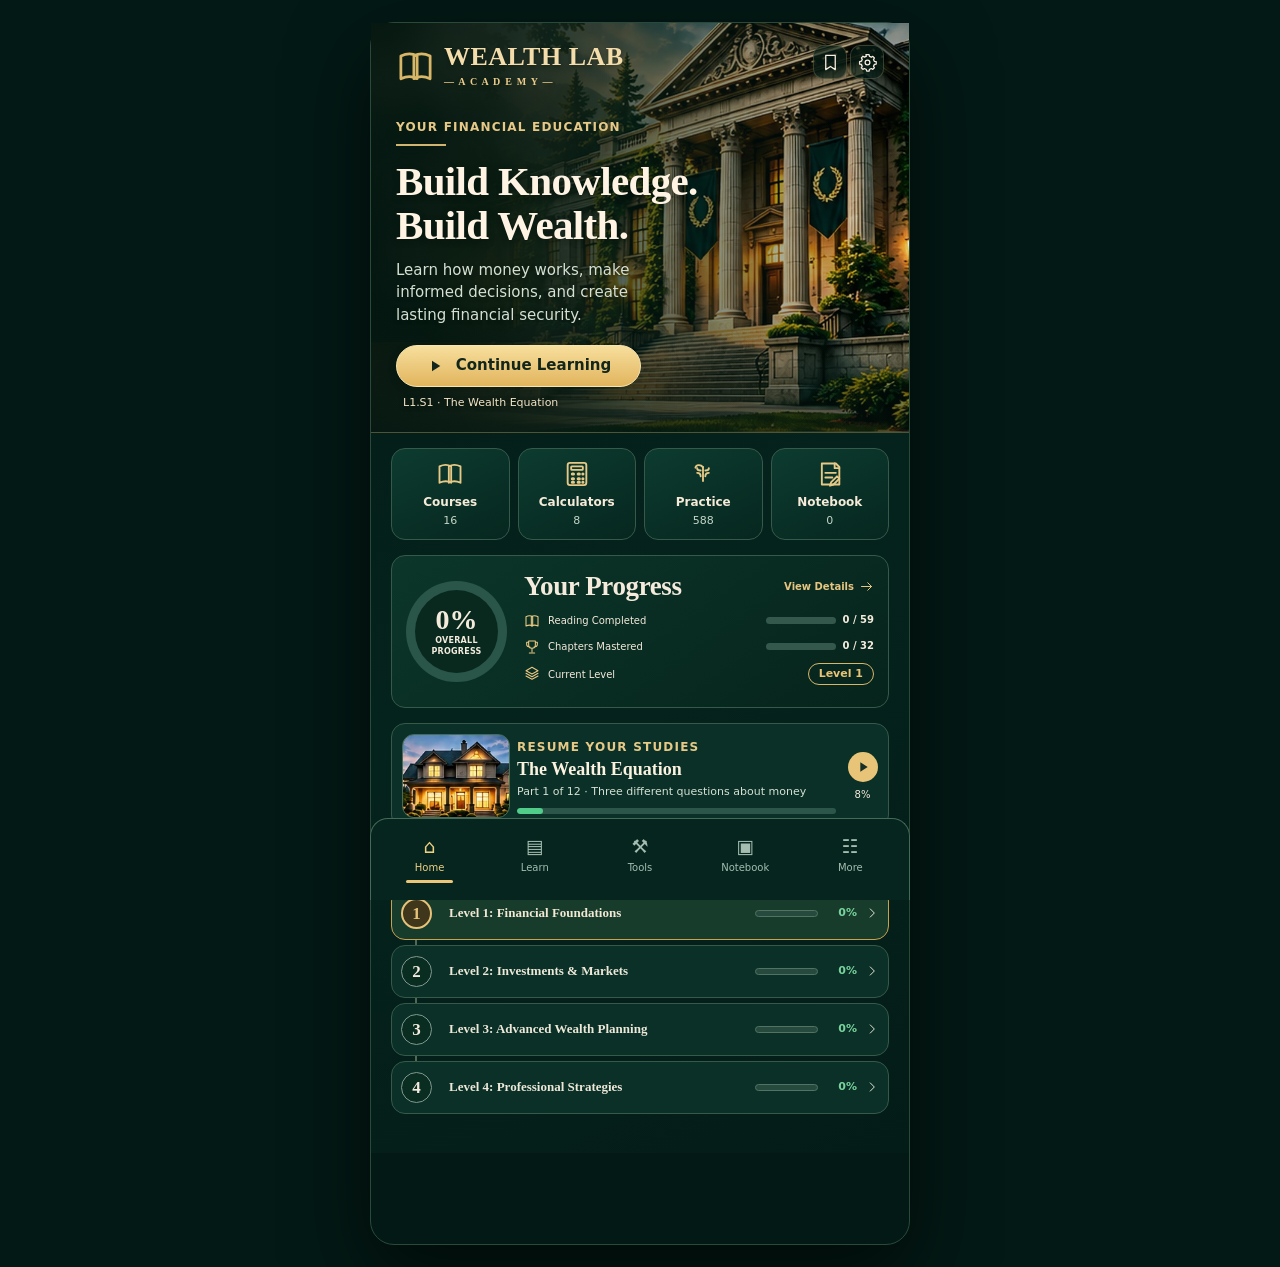
==== index.html @ 4a2fea73 "Integrate Module 14 Academic into existing reader, preserving progress and notes" ====
<!doctype html>
<html lang="en">
<head>
  <meta charset="utf-8">
  <meta name="viewport" content="width=device-width,initial-scale=1,viewport-fit=cover">
  <meta name="theme-color" content="#031915">
  <link rel="manifest" href="./manifest.webmanifest">
  <link rel="icon" type="image/svg+xml" href="./icon.svg">
  <meta name="apple-mobile-web-app-capable" content="yes">
  <meta name="apple-mobile-web-app-status-bar-style" content="black-translucent">
  <meta name="description" content="A practical financial education field guide covering wealth fundamentals, real estate, trusts, investing, insurance, and taxes.">
  
  
  
  <style>:root{--bg:#061c18;--surface:#0c2a24;--surface2:#11372e;--surface3:#173f34;--border:rgba(169,204,182,.17);--text:#f6f2e7;--muted:#b9ccc3;--dim:#8ea89d;--accent:#4bd293;--accent-dark:#135d44;--gold:#d6b77e;--cream:#f4eee0;--ink:#162e28;--red:#e59e92;--radius:19px;--reader-size:15.5px;color-scheme:dark}
*{box-sizing:border-box}html{scroll-behavior:smooth}body{margin:0;background:radial-gradient(ellipse at top,#103a2f 0,#061c18 550px);color:var(--text);font:14px/1.48 system-ui,-apple-system,"Segoe UI",Arial,sans-serif;-webkit-font-smoothing:antialiased}button,input,select,textarea{font:inherit}button{cursor:pointer}button:focus-visible,a:focus-visible,input:focus-visible,textarea:focus-visible,select:focus-visible{outline:2px solid var(--gold);outline-offset:3px}button:disabled{opacity:.35;cursor:not-allowed}a{color:#a7e9c2}p{margin:0 0 13px}h1,h2,h3,h4{margin:0}h1,h2,.serif{font-family:Georgia,"Times New Roman",serif;font-weight:500;letter-spacing:-.025em}h1{font-size:35px;line-height:1.08}h2{font-size:27px;line-height:1.14}h3{font-size:17px;line-height:1.3}small,.small{font-size:11px}svg{display:block;max-width:100%}.app{max-width:540px;margin:0 auto;min-height:100dvh;padding-bottom:calc(91px + env(safe-area-inset-bottom));border-right:1px solid #163e32;border-left:1px solid #163e32;position:relative}.topbar{display:flex;align-items:center;justify-content:space-between;gap:12px;padding:21px 20px 16px}.brand{display:flex;align-items:center;gap:9px}.logo{width:35px;height:35px;border-radius:10px;background:url('[data-uri]') center/cover no-repeat;flex-shrink:0}.brandname{font:26px/1 Georgia,serif}.brand-sub{font-size:9px;color:var(--accent);letter-spacing:.4px;margin-top:5px}.top-actions{display:flex;align-items:center;gap:8px}.circle-btn{display:grid;place-items:center;background:#14382e;color:var(--text);border:1px solid var(--border);width:36px;height:36px;border-radius:50%;font-size:20px}.page{padding:0 18px 26px;animation:fade .18s ease-out}@keyframes fade{from{opacity:.7;transform:translateY(4px)}to{opacity:1;transform:none}}.eyebrow{text-transform:uppercase;letter-spacing:2.4px;font-weight:800;color:var(--gold);font-size:10px;margin-bottom:9px}.muted{color:var(--muted)}.dim{color:var(--dim)}.gold{color:var(--gold)}.mint{color:var(--accent)}.serif{font-size:24px}.section-heading{display:flex;align-items:center;justify-content:space-between;gap:9px;margin:23px 2px 12px}.section-heading h3{font-size:16px}.section-heading .linkish{font-size:12px}.linkish{color:var(--accent);font-weight:650;background:none;border:0;padding:5px}.hero{border:1px solid #41634e;border-radius:18px;min-height:202px;overflow:hidden;position:relative;background:#17463a url('[data-uri]') center/cover no-repeat;display:flex;flex-direction:column;justify-content:end;padding:22px 20px;isolation:isolate}.hero::before,.reader-hero::before{content:'';position:absolute;inset:0;background:linear-gradient(180deg,rgba(5,27,23,.04) 8%,rgba(4,22,19,.84) 100%);z-index:-1}.hero h1{font-size:31px;max-width:300px;text-shadow:0 1px 6px #08261c99}.hero p{margin:7px 0 0;font-size:12px;letter-spacing:.5px;color:#e1e9db}.hero-kicker{font-size:10px;letter-spacing:2px;font-weight:800;color:#f2d3a2;margin-bottom:8px}.progress-card,.panel{background:linear-gradient(145deg,#123c31,#0c2924);border:1px solid var(--border);border-radius:var(--radius);padding:17px}.continue-card{background:linear-gradient(135deg,#184e3d,#0d322a);border:1px solid #3a795a;border-radius:16px;padding:15px;margin-top:12px}.progress-row{display:flex;justify-content:space-between;align-items:center;gap:12px}.progress-row p{margin:4px 0}.round-progress{width:64px;height:64px;border-radius:50%;display:grid;place-items:center;position:relative;background:conic-gradient(var(--accent) var(--value),#2e5649 var(--value));flex:none}.round-progress::before{content:'';position:absolute;inset:8px;background:#123c31;border-radius:50%}.round-progress span{position:relative;font-weight:800;font-size:15px}.meter{height:5px;border-radius:99px;background:#254e3f;overflow:hidden;margin-top:11px}.meter>span{display:block;height:100%;background:linear-gradient(90deg,#8fe1ae,#36c985);border-radius:99px}.primary,.secondary,.cream-btn,.ghost{border-radius:11px;padding:12px 15px;font-weight:750;display:inline-flex;justify-content:center;align-items:center;gap:8px;text-decoration:none;min-height:43px}.primary{background:linear-gradient(#5bdaa0,#32b97d);border:1px solid #77e5ad;color:#082b1f}.secondary{background:#15382f;border:1px solid #416657;color:var(--text)}.cream-btn{background:var(--cream);border:0;color:var(--ink)}.ghost{border:1px solid var(--border);background:transparent;color:var(--muted)}.wide{width:100%}.mini-btn{min-height:31px;padding:7px 9px;border-radius:8px;font-size:12px}.btn-grid{display:grid;grid-template-columns:repeat(2,1fr);gap:9px;margin-top:12px}.tile{background:#153b30;border:1px solid #315c47;border-radius:13px;padding:15px;text-align:left;color:var(--text);min-height:93px;display:flex;flex-direction:column;justify-content:center;gap:7px}.tile-icon{width:31px;height:31px;display:grid;place-items:center;background:#236549;border-radius:9px;color:#ebd3a4;font-size:20px}.tile strong{font-size:13px}.tile small{color:var(--muted)}.module{width:100%;padding:15px 13px;margin:7px 0;background:var(--surface);border:1px solid var(--border);border-radius:13px;display:flex;align-items:center;gap:12px;text-align:left;color:var(--text)}.module.current{border-color:#578a62;background:#174737}.module-num{width:32px;height:32px;border-radius:50%;background:linear-gradient(135deg,#526f62,#23483e);display:grid;place-items:center;color:#f9f5e9;font:19px Georgia,serif;flex:none}.current .module-num{background:linear-gradient(135deg,#eddbb2,#b28e58);color:#26392e}.module-body{min-width:0;flex:1}.module-title{font-size:13px;font-weight:720}.module-sub{font-size:11px;margin-top:4px;color:var(--muted)}.module-pct{font-size:11px;color:var(--accent)}.module-meter{height:3px;background:#2d5042;border-radius:9px;margin-top:7px;overflow:hidden}.module-meter span{display:block;background:var(--accent);height:100%}.module-next{font-size:17px;color:var(--gold)}.reader-hero{height:238px;border-radius:18px;overflow:hidden;background:#245947 url('[data-uri]') center/cover no-repeat;position:relative;display:flex;flex-direction:column;justify-content:end;padding:18px;isolation:isolate;border:1px solid #4d6859}.reader-hero h1{font-size:30px;max-width:380px}.reader-hero p{font-size:12px;line-height:1.4;color:#e3e6de;max-width:350px;margin:7px 0 0}.reader-overhead{display:flex;align-items:center;justify-content:space-between;padding:0 0 12px;gap:7px}.back{background:transparent;color:var(--text);border:0;font-size:13px;padding:4px 0}.pill{display:inline-flex;align-items:center;gap:5px;border-radius:99px;padding:5px 9px;font-size:10px;background:#255741;color:#caead3;font-weight:700}.hero-lesson-meta{color:#e6cf9b;font-weight:800;letter-spacing:1.5px;font-size:10px;margin-bottom:8px}.lesson-progress{margin:14px 2px 16px;display:flex;align-items:center;gap:12px;color:var(--muted);font-size:11px}.lesson-progress .meter{margin:0;flex:1}.segmented{display:flex;background:#0d2922;border:1px solid #28503b;border-radius:12px;padding:4px;gap:4px;margin:13px 0}.segmented button{flex:1;padding:10px 4px;border:0;border-radius:9px;background:transparent;color:var(--muted);font-size:12px;font-weight:700}.segmented button[aria-selected="true"]{background:var(--cream);color:#15332b}.article{background:var(--cream);border-radius:16px;color:#20362e;padding:19px;margin-top:10px;line-height:1.7}.article h2{font-size:24px;margin-bottom:11px;color:#18372d}.article h3{font-size:15px;margin-top:19px;margin-bottom:7px;color:#1a4935}.article p,.article li{font-size:var(--reader-size);line-height:1.72}.article .intro{font-size:calc(var(--reader-size) + 1px);color:#263e35;line-height:1.7}.article .definition{padding:12px 13px;border-bottom:1px solid #ded8c8}.article .definition:last-child{border-bottom:0}.article .definition strong{display:block;color:#124a38;margin-bottom:4px;font-size:14px}.article .definition p{font-size:calc(var(--reader-size) - 1px);margin:0}.article .inside{background:#e6ebdb;border:1px solid #ccd9c5;border-radius:12px;padding:12px 13px;margin:17px 0}.article .inside p{font-size:13px;color:#254333;margin:0}.disclaimer{font-size:11px;color:var(--dim);line-height:1.65}.article .disclaimer{color:#607568}.table-lite{width:100%;border-collapse:collapse;font-size:13px}.table-lite tr td{border-bottom:1px solid #d9dfd1;padding:9px 2px}.table-lite tr:last-child td{border-bottom:0}.table-lite tr td:last-child{text-align:right;font-weight:700;color:#245745}.quizard{display:flex;flex-direction:column;gap:8px}.answer{border:1px solid #c7d5c7;border-radius:10px;background:white;color:#193b2e;text-align:left;padding:12px 14px}.answer.chosen{border:2px solid #2f8d65;background:#e1f1e6}.feedback{margin-top:12px;background:#d9eadb;color:#17402f;border-radius:11px;padding:13px;font-size:13px;line-height:1.55}.article .feedback{font-size:13px}.noteeditor{background:#102e26;border:1px solid #2c5943;padding:16px;border-radius:15px}.noteeditor textarea,textarea.note-input{background:#0b261f;border:1px solid #3d6651;color:var(--text);width:100%;border-radius:11px;padding:12px;min-height:125px;resize:vertical;line-height:1.55}.note-card{padding:14px 15px;border-radius:13px;background:var(--cream);color:var(--ink);margin:8px 0}.note-card p{color:#445a4b;font-size:13px;white-space:pre-wrap;margin:8px 0}.tag{font-size:10px;font-weight:750;color:#315a45;background:#d9dfd3;border-radius:100px;padding:4px 8px}.note-actions{display:flex;gap:8px;flex-wrap:wrap}.note-actions button{flex:1}.reader-actions{margin:15px 0;display:flex;flex-wrap:wrap;gap:8px}.reader-actions button{flex:1}.sources{margin-top:15px}.sources summary{color:var(--muted);font-size:12px;cursor:pointer}.sources a{display:block;margin:8px 0;font-size:12px}.eyeline{color:var(--gold);font-weight:750;font-size:11px;letter-spacing:1px}.tool-chooser{display:flex;gap:8px;overflow-x:auto;padding:3px 0 10px;scrollbar-width:none}.tool-chooser button{flex-shrink:0;padding:9px 13px;border-radius:30px;border:1px solid #34624e;background:#0a2a22;color:var(--muted);font-size:12px}.tool-chooser button.active{background:#dfeede;color:#15412f;font-weight:750}.tool-panel{margin-top:10px}.range-row{margin:18px 0}.range-header{display:flex;align-items:center;justify-content:space-between;gap:10px;font-size:13px;margin-bottom:7px}.range-header strong{color:var(--accent)}input[type=range]{width:100%;accent-color:#53d49a;height:26px}.value-box{display:flex;gap:12px;align-items:center;justify-content:space-between;margin:12px 0}.value-big{font:38px/1.05 Georgia,serif;letter-spacing:-1.6px;color:#f0e1be}.value-label{color:var(--muted);font-size:12px}.breakdown{display:flex;height:13px;border-radius:99px;overflow:hidden;background:#143d33;margin:16px 0}.breakdown span{height:100%;display:block}.breaklist{margin:12px 0}.breakline{display:flex;justify-content:space-between;align-items:center;padding:8px 0;border-bottom:1px solid var(--border);font-size:12px}.breakline:last-child{border:0}.swatch{width:10px;height:10px;border-radius:50%;display:inline-block;margin-right:7px}.small-warning{background:#3c3326;color:#ecdbb2;border-radius:11px;padding:12px;font-size:12px;line-height:1.55;margin:14px 0}.searchbox{width:100%;padding:12px 13px;border:1px solid #39614c;background:#10352b;color:white;border-radius:12px;margin:14px 0}.top-intro{margin-bottom:18px}.top-intro h1{margin:7px 0 10px}.stats-row{display:grid;grid-template-columns:repeat(3,1fr);gap:8px;margin:13px 0}.stat{background:#14382e;border:1px solid var(--border);border-radius:13px;padding:11px;text-align:center}.stat strong{font:23px Georgia,serif;display:block;color:#e7cd9c}.stat span{font-size:10px;color:var(--muted)}.empty{padding:28px 20px;text-align:center;color:var(--muted);border:1px dashed #4c6c53;border-radius:14px}.empty strong{color:var(--text);display:block;margin:8px 0}.bottom{position:fixed;bottom:0;z-index:30;left:50%;transform:translateX(-50%);width:min(100%,540px);display:grid;grid-template-columns:repeat(5,1fr);background:rgba(5,26,21,.975);border-top:1px solid #2f5241;padding:9px 6px calc(11px + env(safe-area-inset-bottom));backdrop-filter:blur(17px)}.bottom button{background:transparent;border:0;color:#a4bdb0;display:flex;align-items:center;flex-direction:column;gap:3px;padding:5px 0;min-width:0}.bottom button span:first-child{font-size:19px;line-height:1.3}.bottom button small{font-size:10px}.bottom button.active{color:var(--accent)}.divider{border:0;border-top:1px solid var(--border);margin:17px 0}.settings-row{display:flex;justify-content:space-between;align-items:center;border-bottom:1px solid var(--border);padding:13px 0;gap:10px}.toggle{border:1px solid #46775c;background:#1b4b39;color:#e2efdd;border-radius:9px;padding:8px 10px;font-size:12px}.toast{position:fixed;z-index:90;bottom:105px;left:50%;transform:translateX(-50%);background:#f2ead7;color:#153c2c;box-shadow:0 10px 30px #0007;border-radius:11px;padding:13px 16px;max-width:400px;width:calc(100% - 40px);font-size:12px;font-weight:700;text-align:center}.dialog-back{position:fixed;inset:0;z-index:60;background:#000b;display:flex;align-items:flex-end;justify-content:center}.dialog{max-width:540px;width:100%;background:#12352c;border:1px solid #567258;border-radius:23px 23px 0 0;padding:23px 20px calc(30px + env(safe-area-inset-bottom));box-shadow:0 0 65px #0007}.dialog h2{margin:7px 0}.dialog p{color:var(--muted);font-size:13px}.dialog textarea{width:100%;min-height:90px;padding:12px;background:#0b261f;color:white;border:1px solid #477058;border-radius:11px}.dialog .note-actions{margin-top:13px}.help{font-size:11px;line-height:1.65;color:var(--dim)}.footer-note{text-align:center;margin:25px 5px;font-size:10px;color:var(--dim)}.source-pill{display:inline-flex;padding:5px 7px;border-radius:8px;background:#285042;color:#bdebd1;font-size:10px}.install-tip{background:#1e4937;border:1px solid #648362;border-radius:12px;padding:13px;font-size:12px;line-height:1.6;margin:16px 0}.archive{display:none}@media(min-width:700px){.app{margin:22px auto;min-height:calc(100vh - 44px);border:1px solid #294a39;border-radius:24px;box-shadow:0 30px 80px #0009}.bottom{bottom:0}.hero{min-height:225px}.reader-hero{height:270px}}@media(max-width:360px){.page{padding:0 13px 22px}.topbar{padding:16px 14px}.brandname{font-size:23px}.article{padding:15px}.hero h1{font-size:29px}.reader-hero h1{font-size:27px}}@media(prefers-reduced-motion:reduce){html{scroll-behavior:auto}.page{animation:none}}
/* Keep chapter metadata on separate lines in narrow mobile layouts. */
.module-title,.module-sub,.module-meter{display:block}
.module-body{overflow:hidden}
.module-title,.module-sub{overflow-wrap:anywhere}

/* Foundation and Mortgage deep dives (v1.1); native details remain functional offline. */
.article .deep-dive{border-top:1px solid #d8ddcc;margin:21px 0 9px;padding-top:20px}
.deep-marker{font-size:10px;font-weight:800;letter-spacing:1.25px;color:#3a7658}
.article .deep-head h3{font:700 23px/1.15 Georgia,serif;color:#163b30;margin:8px 0}
.article .deep-head p{font-size:calc(var(--reader-size) - 1px);line-height:1.65;color:#395849;margin:0 0 13px}
.deep-steps{border-radius:13px;background:#eff2e9;border:1px solid #d2ddcb;padding:4px 12px 5px}
.deep-step{display:flex;gap:11px;align-items:flex-start;padding:13px 0;border-bottom:1px solid #dce2d7}
.deep-step:last-child{border-bottom:0}
.step-num{flex:0 0 27px;width:27px;height:27px;border-radius:50%;background:#1b684b;color:#fff;display:grid;place-items:center;font-size:12px;font-weight:700}
.step-text{min-width:0;display:flex;flex-direction:column;gap:3px}
.step-text strong{color:#234e3c;font-size:12px}
.step-text b{color:#0f3428;font-size:17px;line-height:1.2}
.step-text small{color:#547064;font-size:12px;line-height:1.4}
.deep-more{border:1px solid #d3ddce;background:#f8f8f2;border-radius:13px;margin:10px 0;overflow:hidden}
.deep-more summary{display:flex;justify-content:space-between;gap:8px;align-items:center;padding:13px 14px;font-size:13px;font-weight:750;color:#1b543d;cursor:pointer;list-style:none}
.deep-more summary::-webkit-details-marker{display:none}
.deep-more[open] summary{border-bottom:1px solid #d9e0d6}
.deep-inner{padding:13px 14px;color:#335747;font-size:13px;line-height:1.55}
.deep-inner>strong{display:block;margin-bottom:9px;color:#244b3b}
.deep-inner>p{margin:0}
.deep-row{display:flex;gap:11px;align-items:flex-start;justify-content:space-between;border-bottom:1px solid #e0e3d9;padding:10px 0}
.deep-row:last-child{border-bottom:0}
.deep-row>span{flex:1;color:#214638;font-size:13px}
.deep-row small{display:block;color:#62766a;font-size:11px;margin-top:3px}
.deep-row b{flex:0 0 auto;color:#104a34;font-size:13px;text-align:right;max-width:48%}
.deep-footnote{margin-top:12px!important;color:#557363}
.deep-prompt{background:#173a2d;color:#f0ecdc;padding:15px;border-radius:13px;margin-top:13px}
.deep-prompt span{font-size:10px;letter-spacing:1.1px;color:#d8bd85;font-weight:800}
.deep-prompt p{font-size:14px;line-height:1.6;margin:7px 0 0;color:#e6eddf}


/* Wealth Lab state explorer: nationwide research, still local-first */
.state-page .state-hero{background:linear-gradient(135deg,#173f32,#08261f 68%);border:1px solid #39674d;border-radius:18px;padding:20px 17px;margin:16px 0;color:#f9f3e8}.state-hero h2{font:30px/1.1 Georgia,serif;margin:11px 0 10px;max-width:290px}.state-hero p{font-size:13px;line-height:1.65;color:#c9d7ca}.state-select-label{display:block;margin:16px 0 6px;font-size:12px;font-weight:700;color:#c0e6ce}.state-select{width:100%;font-size:16px;background:#f9f5e9;border:1px solid #cabf9d;color:#18392d;padding:12px 10px;border-radius:11px}.state-region{display:flex;align-items:center;gap:14px;margin:17px 0 10px}.state-region h2{margin:3px 0;font:27px Georgia,serif}.state-big-code{width:65px;height:65px;display:grid;place-items:center;border-radius:16px;background:#204c39;color:#e9d4a7;border:1px solid #6b845f;font:27px Georgia,serif;flex-shrink:0}.state-agency{background:#f7f2e5;color:#17382a;border:1px solid #d6ceb7;border-radius:15px;padding:17px;margin:11px 0}.state-agency h3{color:#123e2e;font:22px/1.2 Georgia,serif;margin:9px 0}.state-agency p{font-size:13px;line-height:1.55;color:#476152}.state-link{display:inline-block;background:#176245;color:#fff!important;text-decoration:none;border-radius:10px;padding:12px 14px;font-size:12px;font-weight:750;margin-top:8px}.state-agency .eyeline{color:#426a4c}.state-check{display:flex;gap:10px;padding:13px 0;border-bottom:1px solid #355444}.state-check:last-child{border:0}.state-check span{color:#6de0a3;font-weight:bold;font-size:16px}.state-check strong{font-size:13px}.state-check p{font-size:12px;line-height:1.55;color:var(--muted);margin:4px 0 0}.state-loan{border-top:1px solid #31503f;padding:13px 0}.state-loan strong{font-size:14px}.state-loan p{color:var(--muted);font-size:12px;line-height:1.55;margin:6px 0}.state-loan a,.state-links a,.state-underlink{font-size:12px;color:#8fdfb1}.state-rates{display:grid;grid-template-columns:repeat(2,1fr);gap:10px;margin:16px 0}.state-rates>div{background:#173a30;border:1px solid #365b49;border-radius:12px;padding:14px}.state-rates small{display:block;font-size:11px;color:#c2d1c1}.state-rates strong{display:block;font:30px Georgia,serif;margin-top:7px;color:#f1d49b}.state-links a{display:block;padding:11px 0;border-bottom:1px solid #345340}.state-chat{border:1px solid #927a49;background:linear-gradient(135deg,#1b4132,#142e27);border-radius:17px;padding:19px 16px;margin-top:15px}.state-chat strong{font:22px Georgia,serif}.state-chat p{font-size:12px;line-height:1.55;color:#d4dac7}.state-chat a{display:block;text-align:center;margin-top:13px;color:#d9c197;font-size:12px}.state-tool-link{display:block;width:100%;text-align:center;background:#224b37;color:#c9f2d9;padding:13px 10px;border:1px solid #51735b;border-radius:12px;font-weight:750;font-size:13px;margin:12px 0}.state-teaser{margin:15px 0}.state-page .panel{margin-top:13px}

/* State assistance research catalog — Wealth Lab v1.3 */
.program-panel{margin-top:14px;padding:16px 14px}
.program-panel .program-heading{display:flex;align-items:flex-start;justify-content:space-between;gap:12px}
.program-panel .program-heading h3{font:24px/1.17 Georgia,serif;margin:7px 0 4px;color:#f6f1e6}
.program-panel .program-count{white-space:nowrap;background:#183f34;border:1px solid #406651;color:#c9ead7;padding:7px 9px;border-radius:11px;font-weight:750;font-size:12px}
.program-hint{font-size:12px;line-height:1.6;color:#b8cfc1;margin:6px 0 13px}
.program-card{border:1px solid #406851;background:linear-gradient(155deg,#103a2e,#092b23);border-radius:15px;padding:15px 13px;margin:10px 0}
.program-card-title{font-size:17px;line-height:1.2;margin:0;color:#f3e9d1;font-weight:750;letter-spacing:-.3px}
.program-tags{display:flex;gap:6px;flex-wrap:wrap;margin:9px 0}
.program-tag{border:1px solid #4b745d;border-radius:20px;padding:5px 8px;font-size:10px;color:#d4e5d4;background:#1c4839}
.program-tag.closure{color:#f0cf9c;border-color:#8a6b3e;background:#423424}
.program-amount{font:21px/1.3 Georgia,serif;color:#efd5a0;margin:12px 0 7px}
.program-detail{font-size:12px;line-height:1.7;color:#d0ded3;margin:0 0 12px}
.program-source{display:flex;align-items:center;justify-content:space-between;gap:8px;flex-wrap:wrap;border-top:1px solid #315543;padding-top:12px;margin-top:12px}
.program-source a{font-size:12px;font-weight:750;color:#70e0a7}
.program-source small{font-size:10px;color:#a2bead;line-height:1.4}
.program-glossary{border:1px solid #406751;background:#112f27;border-radius:12px;padding:12px;margin:13px 0 0}
.program-glossary summary{cursor:pointer;color:#e9d5a4;font-size:12px;font-weight:700}
.program-glossary p{color:#c8d6c9;font-size:12px;line-height:1.6;margin:10px 0}
.program-smallprint{font-size:11px;line-height:1.6;color:#acc4b6;margin-top:12px}
.program-panel.compact .program-card{padding:12px}
.program-panel.compact .program-card-title{font-size:15px}

/* Wealth Lab v2.2 — state-by-state comparison */
.state-selector-grid{display:grid;grid-template-columns:repeat(2,minmax(0,1fr));gap:10px;margin-top:16px}
.state-selector-grid .state-select{width:100%;min-width:0;padding:12px 7px;font-size:12px}
.state-selector-grid .state-select-label{font-size:11px;letter-spacing:0;display:block;margin-bottom:7px}
.state-compare-actions{display:flex;gap:9px;margin:12px 0 0;flex-wrap:wrap}
.state-compare-actions button{flex:1;min-width:125px}
.state-compare-actions button:disabled{opacity:.4;cursor:not-allowed}
.state-mode-label{font-size:11px;letter-spacing:.55px;color:#a8debd;font-weight:700;margin:12px 0 0;line-height:1.45}
.compare-summary{margin-top:16px}
.compare-summary h2,.compare-heading h2{margin:7px 0;font:25px Georgia,serif}
.comparison-table{border:1px solid #3c6352;border-radius:12px;overflow:hidden;margin:13px 0}
.compare-grid-row{display:grid;grid-template-columns:minmax(72px,.77fr) repeat(2,minmax(0,1fr));align-items:stretch}
.compare-grid-row>div{padding:10px 8px;min-width:0;font-size:11px;line-height:1.5;overflow-wrap:anywhere;border-top:1px solid #31503f}
.compare-grid-row>div+div{border-left:1px solid #31503f}
.compare-grid-row>div:first-child{font-weight:720;color:#c4d9ca}
.compare-grid-row:nth-child(odd){background:#0c3026}
.compare-grid-head>div{border-top:0;background:#20503c;color:#f3eddb!important;font-weight:750;font-size:12px}
.compare-grid-head>div:first-child{font-size:10px;color:#d3e8d8!important}
.compare-grid-row a{color:#9becbb;text-decoration:underline;text-underline-offset:2px}
.compare-letter{display:inline-grid;place-items:center;width:22px;height:22px;border:1px solid #c6ae77;color:#efddb2;background:#244536;border-radius:7px;margin-right:7px;font-weight:800;font-size:12px;vertical-align:middle}
.compare-heading{margin-top:14px}
.compare-horizontal{overflow-x:auto;overscroll-behavior-inline:contain;-webkit-overflow-scrolling:touch;scrollbar-width:thin;scrollbar-color:#6dbb8b #0c3026;border-radius:14px;margin:10px 0;outline-offset:3px}
.compare-two-columns{display:grid;grid-template-columns:repeat(2,minmax(292px,1fr));gap:10px;min-width:610px;align-items:start;padding:2px 2px 12px}
.compare-detail-column{background:#11372b;border:1px solid #3c6651;border-radius:15px;padding:10px;min-width:0}
.compare-detail-heading{display:flex;gap:9px;align-items:center;min-height:64px;margin-bottom:9px}
.compare-detail-heading h3{margin:3px 0;font:23px Georgia,serif;color:#f1e7d2}
.compare-detail-column .state-agency{margin:8px 0;padding:14px}
.compare-detail-column .state-agency h3{font-size:20px;overflow-wrap:anywhere}
.compare-detail-column .program-panel{margin-top:10px!important;padding:13px}
.compare-detail-column .program-panel h3{font-size:20px}
.compare-detail-column .program-card{overflow-wrap:anywhere}
.compare-detail-column .program-source a{overflow-wrap:anywhere}
.compare-detail-column .compare-checklist{margin-top:11px}
.compare-full-reading{margin-top:13px}
.compare-full-reading summary{cursor:pointer;font-weight:750;color:#dcebcf;padding:4px}
.compare-readable-details h3{margin:24px 0 12px;color:#ebd2a0}
.compare-readable-details .state-agency,.compare-readable-details .program-panel{max-width:100%}
.compare-note{margin-top:12px}
@media(min-width:740px){.compare-two-columns{min-width:0}.compare-grid-row>div{font-size:12px;padding:11px 12px}}
@media(max-width:380px){.compare-grid-row{grid-template-columns:minmax(66px,.68fr) repeat(2,minmax(0,1fr))}.compare-grid-row>div{font-size:10px;padding:9px 6px}.compare-grid-head>div{font-size:11px}.state-selector-grid{gap:6px}}

/* Wealth Lab v2.2 — Optional local assistance research; off by default */
.local-lookup{border:1px solid #385c4c;background:#0d2e25;border-radius:15px;margin:12px 0 16px;padding:0 13px}
.local-lookup>summary{list-style:none;cursor:pointer;display:flex;align-items:center;justify-content:space-between;gap:9px;min-height:53px;font-size:13px;font-weight:700;color:#f3ebd6}
.local-lookup>summary::-webkit-details-marker{display:none}
.local-lookup>summary small{color:#9cbaa9;font-size:10px;font-weight:500;text-align:right}
.local-lookup>summary:before{content:'⌖';font-size:17px;color:#c9ac7b;margin-right:2px}
.local-lookup .local-body{border-top:1px solid #2c5141;padding:12px 0 15px}
.local-picker-grid{display:grid;grid-template-columns:repeat(2,minmax(0,1fr));gap:10px}
.local-picker-grid label{font-size:11px;color:#c4d6c7;display:block}
.local-picker-grid input{display:block;width:100%;margin-top:7px;background:#08231d;color:#f5f1e4;border:1px solid #57725b;padding:10px;border-radius:9px;font-size:13px;min-width:0}
.local-body .local-help{font-size:11px;line-height:1.5;color:#a9c1b3;margin:10px 0}
.local-selected{font-size:11px;color:#b9e6c6;margin:4px 0}
.local-results{margin:12px 0;background:#10362c;border:1px solid #46694e;border-radius:12px;padding:0 11px}
.local-results>summary{cursor:pointer;display:flex;justify-content:space-between;align-items:center;gap:8px;min-height:57px;list-style:none;font-size:12px;color:#f1e8d4;font-weight:700}
.local-results>summary::-webkit-details-marker{display:none}
.local-results>summary small{color:#a8d5b5;white-space:nowrap;font-weight:600}
.local-results .local-content{border-top:1px solid #385946;padding:10px 0 12px}
.local-results .local-card{background:#09291f;border:1px solid #375f46;border-radius:10px;padding:12px;margin:10px 0}
.local-card h4{font-size:13px;margin:1px 0 7px;color:#f4eddb;overflow-wrap:anywhere}
.local-card .local-amount{font-size:14px;color:#b6e3b8;font-weight:750;margin:7px 0}
.local-card p{font-size:11px;color:#c6d8cb;line-height:1.55;margin:7px 0}
.local-card a{font-size:11px;color:#92e2b3;display:inline-block;margin-top:6px}
.local-card .local-type{font-size:10px;color:#d7c49b}
.local-note{font-size:10px;line-height:1.5;color:#aec4b1}
.compare-detail-column .local-results{margin:12px 0}
@media(max-width:350px){.local-picker-grid{grid-template-columns:1fr}.local-lookup>summary small{font-size:9px}}


/* Financial Planning Academy v2 · grouped course catalog, deep reader, assessment */
.academy-page .top-intro h1{font:32px/1.15 Georgia,serif;letter-spacing:-.5px}
.academy-overview{display:grid;grid-template-columns:repeat(3,minmax(0,1fr));gap:8px;margin:14px 0}
.academy-overview>div{border:1px solid #315c49;background:#10362b;border-radius:13px;text-align:center;padding:13px 6px}
.academy-overview span{display:block;font-size:9px;letter-spacing:.6px;color:#a5c8b6}
.academy-overview strong{display:block;font:29px Georgia,serif;color:#f1dfb6;margin-top:6px}
.academy-intro{border-left:3px solid #c0a673;margin:18px 0;padding:3px 14px;color:#ebeee5}
.academy-intro p{font-size:12px;line-height:1.65;color:#bacdc1;margin:8px 0}
.academy-note{font-size:11px!important;color:#9db5a7!important;line-height:1.6!important}
.academy-level{background:#102f27;border:1px solid #315543;border-radius:15px;margin:10px 0;overflow:hidden}
.academy-level summary{display:flex;align-items:center;gap:12px;list-style:none;padding:16px 14px;cursor:pointer}
.academy-level summary::-webkit-details-marker{display:none}
.academy-level-no{background:#274d3e;border:1px solid #637c5c;color:#ebddbf;border-radius:10px;width:38px;height:38px;display:grid;place-items:center;font:21px Georgia,serif;flex-shrink:0}
.academy-level-label{flex:1;min-width:0}
.academy-level-label strong{display:block;font:16px Georgia,serif;color:#f2ebda;line-height:1.3}
.academy-level-label small{font-size:10px;color:#abc2b4;display:block;margin-top:5px}
.academy-level-arrow{color:#b7d4bf;font-size:17px}
.academy-level-inside{padding:0 11px 13px}
.academy-level-inside>p{font-size:12px;color:#a8c9b8;line-height:1.5;margin:2px 4px 12px}
.academy-level-inside .module{margin:7px 0}
.academy-active{margin:22px 0}
.academy-active h2{margin:9px 0 6px;font:26px Georgia,serif}
.academy-active p{line-height:1.55}
.academy-pulse{display:flex;flex-wrap:wrap;gap:10px;margin:15px 0;color:#b8d1c3;font-size:11px}
.academy-section-list{margin:17px 0}
.academy-section-list .module{margin:7px 0}
.academy-assessment{background:#173b30;border:1px solid #46705a;padding:13px;border-radius:12px}
.academy-assessment strong{color:#e9d7b0;font-size:13px}
.academy-assessment p{font-size:12px;color:#c1d2c8;margin:8px 0}
.academy-assessment span{font-size:11px;color:#9cd9b8}
.academy-deep{border-top:1px solid #d8ddcd;margin-top:19px;padding-top:18px}
.academy-study-label{font-size:10px;font-weight:750;letter-spacing:.8px;color:#3a725b}
.article .academy-deep h3{font:22px Georgia,serif;color:#214c36;margin:9px 0}
.article .academy-deep p{line-height:1.7;font-size:calc(var(--reader-size) - 1px);color:#334e3f}
.academy-catch{background:#eee8da;border:1px solid #dbcdb5;border-radius:11px;padding:13px;margin-top:14px}
.academy-catch summary{font-size:13px;font-weight:700;color:#634b2d;cursor:pointer}
.article .academy-catch p{font-size:13px;line-height:1.6}
.academy-work{background:#eaf0e5;border:1px solid #cadac3;border-radius:12px;padding:15px;margin:20px 0}
.academy-work h3{font:21px Georgia,serif;color:#274936;margin:9px 0}
.article .academy-work p{font-size:13px;line-height:1.65;color:#375242}
@media(max-width:360px){.academy-level-label strong{font-size:15px}.academy-page .top-intro h1{font-size:28px}}

/* Replace the beginner property photo with a serious abstract backdrop for advanced study. */
.reader-hero.academy-hero{background-image:linear-gradient(135deg,rgba(5,32,26,.97),rgba(9,57,44,.92)),repeating-linear-gradient(90deg,transparent 0px,transparent 31px,rgba(156,204,171,.2) 32px),linear-gradient(60deg,#083627,#164538)!important;position:relative;isolation:isolate}
.reader-hero.academy-hero:before{content:"";position:absolute;right:23px;top:22px;width:125px;height:95px;border-bottom:2px solid rgba(174,214,181,.35);border-left:2px solid rgba(174,214,181,.35);background:linear-gradient(135deg,transparent 57%,rgba(140,218,173,.22) 58%,rgba(140,218,173,.22) 59%,transparent 60%);z-index:-1}
.reader-hero.academy-hero h1,.reader-hero.academy-hero p{position:relative;text-shadow:0 1px 5px #0005}


/* Textbook chapter reading system: long-form instruction, one manageable page at a time. */
.textbook-book{scroll-margin-top:12px}.book-masthead{padding:12px 0 10px;border-bottom:1px solid #d9e0d4}.book-masthead h2{font:29px/1.13 Georgia,serif;color:#173f30;margin:10px 0}.book-masthead p{font-size:14px;line-height:1.6;color:#4c6657}.book-counter{display:flex;justify-content:space-between;align-items:center;gap:8px;margin:20px 0 7px;color:#275241;font-size:12px}.book-counter span{color:#617a69}.book-meter{height:7px;background:#dbe5dc;overflow:hidden;border-radius:100px}.book-meter span{display:block;height:100%;background:#24835b;transition:width .2s}.book-toc,.book-glossary{border:1px solid #ced9ce;border-radius:12px;margin:18px 0;background:#f8f6ee}.book-toc summary,.book-glossary summary{cursor:pointer;padding:13px;color:#2d5c43;font-size:13px;font-weight:700}.book-toc>div{padding:0 9px 9px}.book-toc button{display:flex;width:100%;align-items:center;gap:10px;background:transparent;border:0;border-top:1px solid #dde3d8;text-align:left;padding:11px 6px;color:#36594b;font-size:12px}.book-toc button span{color:#608d71;font-weight:800}.book-toc button.selected{font-weight:800;color:#10613d;background:#e5efe4}.book-sheet{padding:8px 0}.book-part-label{font-size:11px;font-weight:800;letter-spacing:1px;color:#5a8666}.book-sheet>h2{font:29px/1.15 Georgia,serif;color:#173f30;margin:13px 0 10px}.book-lede{font:19px/1.4 Georgia,serif;color:#216449!important;margin:10px 0 20px!important}.book-paragraph{font-size:calc(var(--reader-size) + 0px)!important;line-height:1.78!important;color:#344a40!important;margin:0 0 16px!important}.book-numbers{background:#edf2e7;border:1px solid #d8e5d4;padding:14px;border-radius:13px;margin:16px 0}.book-numbers .eyeline{color:#386647}.book-numbers td{font-size:12px;white-space:normal;overflow-wrap:anywhere;vertical-align:top}.book-numbers td:first-child{width:40%}.book-pitfall{background:#f5ebdf;border-left:4px solid #bb7a40;border-radius:8px;padding:13px 15px;margin:17px 0}.book-pitfall>div,.book-thinking>div{font-size:11px;font-weight:850;letter-spacing:.6px;color:#795022}.book-pitfall p{color:#654a37;font-size:13px;margin:8px 0 0;line-height:1.65}.book-thinking{background:#e6efea;border-left:4px solid #247c59;border-radius:8px;padding:13px 15px;margin:17px 0}.book-thinking>div{color:#286343}.book-thinking p{color:#335947;font-size:13px;line-height:1.6;margin:8px 0 0}.book-navigation{display:grid;grid-template-columns:1fr 1fr;gap:10px;margin:22px 0}.book-navigation button{min-width:0;font-size:12px;padding:13px 7px}.book-navigation button:disabled{opacity:.3}.book-finished{background:#eaf1e6;border:1px solid #cbdccc;border-radius:13px;padding:16px;margin:16px 0;color:#264c37}.book-finished p{font-size:13px;line-height:1.6;margin:9px 0}.book-finished strong{color:#19513a}.book-glossary{padding:0 9px 8px}.book-glossary .definition{padding:9px 6px}.book-glossary a{display:block;font-size:12px;padding:8px;color:#116344;overflow-wrap:anywhere}.book-case-card,.book-quiz-card{background:#f8f7f0;border:1px solid #dbe1d6;border-radius:13px;padding:14px;margin:15px 0}.book-case-card h3,.book-quiz-card h3{color:#244d39;font-size:16px;line-height:1.45;margin:10px 0}.book-case-card .table-lite td{font-size:12px;overflow-wrap:anywhere}.book-case-note{color:#506752!important;font-size:13px!important}.book-score{color:#2f7250;font-size:12px;font-weight:800;margin:14px 0}.textbook-practice .answer{width:100%;}.textbook-practice .feedback p{margin:8px 0 0;color:#194d38}.textbook-case .intro{font-size:15px}.textbook-book .eyeline{color:#386647}.textbook-book .book-finished button{margin-top:9px}.textbook-practice .book-finished button{margin-top:12px}

/* v2.2 part-specific references, practice and sourced practitioner insights */
.part-term-count{font-size:10px;float:right;color:#5c806b;font-weight:500}.part-caption{color:#65796b!important;font-size:12px!important;padding:2px 8px 9px;margin:0}.book-part-glossary{border-color:#bcd6c5;background:#eef4e9}.book-part-glossary summary{font-size:14px}.book-practitioner{background:#0f3b30;border:1px solid #467b61;color:#f1ead8;border-radius:13px;margin:17px 0;overflow:hidden}.book-practitioner summary{padding:14px;cursor:pointer;font-size:13px;font-weight:800;color:#e1ca9d;line-height:1.4}.book-practitioner summary span{float:right}.practitioner-copy{padding:0 14px 14px}.practitioner-copy p{color:#ebf1e6!important;font-size:13px!important;line-height:1.65!important;margin:0 0 12px!important}.practitioner-copy a{display:block;color:#92e3b3;font-size:12px;line-height:1.5;overflow-wrap:anywhere}.practitioner-copy small{display:block;margin-top:9px;color:#aac6b4;font-size:11px;line-height:1.5}.part-quiz{border:1px solid #c7dbca;background:#ecf2e9;border-radius:14px;padding:14px;margin:18px 0}.part-quiz-heading{display:flex;justify-content:space-between;gap:9px;align-items:flex-start}.part-quiz-heading h3{font:22px/1.2 Georgia,serif!important;color:#19452f!important;margin:8px 0!important}.part-quiz-heading p{font-size:12px!important;color:#4d6755!important;line-height:1.6!important;margin:0 0 9px!important}.part-score{font-size:11px;color:#225b3b;background:#d4e8d7;border-radius:99px;padding:6px 9px;white-space:nowrap;font-weight:800}.part-question{padding:12px 0;border-top:1px solid #c9d9cb}.part-question>strong{font-size:11px;text-transform:uppercase;color:#32654b;letter-spacing:.5px}.part-prompt{color:#183d2b!important;font-size:14px!important;font-weight:650;line-height:1.55!important;margin:9px 0 12px!important}.part-question .answer{width:100%;font-size:13px;line-height:1.4;min-height:43px}.part-feedback{margin-top:10px;padding:12px;border-radius:10px;border-left:3px solid #257d53;background:#d8ecdc;color:#1c4f33}.part-feedback.needs-review{background:#f6e9d8;border-color:#ae7638;color:#5c482f}.part-feedback strong{font-size:12px}.part-feedback p{font-size:12px!important;margin:7px 0 0!important;color:inherit!important;line-height:1.55!important}.part-quiz-footer{border-top:1px solid #cbd9cb;padding-top:10px;font-size:11px;color:#4f715b}.book-counter span{max-width:65%;text-align:right;line-height:1.4}

.academy-mastery{margin:12px 0 15px;padding:15px}.academy-mastery strong{display:block;margin:8px 0;font:22px Georgia,serif;color:#e8d5ac}.academy-mastery p{line-height:1.6;margin:0}.book-case-file{border:1px solid #ccd4c6;background:#f5f3ea;color:#173d2d;border-radius:14px;padding:15px;margin:15px 0}.book-case-file h3{font:24px Georgia,serif;color:#154834;margin:9px 0}.book-case-file p{color:#3b5848;font-size:14px;line-height:1.7}.book-case-file .book-thinking{background:#e9eee3;color:#174532;margin:13px 0 0;padding:13px;border-radius:11px}.book-case-file .book-thinking p{margin:5px 0 0}
</style>
<link rel="stylesheet" href="./home-v3.css">
  <link rel="stylesheet" href="./learn-v4.css?v=4.3.0">
  <link rel="stylesheet" href="./learn-thumbnails.css?v=4.3.0">
  <link rel="stylesheet" href="./tools-v1.css?v=1.2.0">
  <link rel="stylesheet" href="./notebook-v1.css?v=1.2.0">
  <link rel="stylesheet" href="./more-v1.css?v=1.0.2">
  <link rel="stylesheet" href="./reader-v1.css?v=1.0.1">
  <link rel="stylesheet" href="./academy-academic/module1-academic.css?v=3.0.0">
<link rel="stylesheet" href="./academy-academic/module2-academic.css?v=3.0.0">
<link rel="stylesheet" href="./academy-academic/module3-academic.css?v=3.0.0">
<link rel="stylesheet" href="./academy-academic/module4-academic.css?v=3.0.0">
<link rel="stylesheet" href="./academy-academic/module5-academic.css?v=3.0.0">
<link rel="stylesheet" href="./academy-academic/module6-academic.css?v=3.0.0">
<link rel="stylesheet" href="./academy-academic/module7-academic.css?v=3.0.0">
<link rel="stylesheet" href="./academy-academic/module8-academic.css?v=3.0.0">
<link rel="stylesheet" href="./academy-academic/module9-academic.css?v=3.0.0">
<link rel="stylesheet" href="./academy-academic/module10-academic.css?v=3.0.0">
<link rel="stylesheet" href="./academy-academic/module11-academic.css?v=3.0.0">
<link rel="stylesheet" href="./academy-academic/module12-academic.css?v=3.0.0">
<link rel="stylesheet" href="./academy-academic/module13-academic.css?v=3.0.0">
<link rel="stylesheet" href="./academy-academic/module14-academic.css?v=3.0.0">
<link rel="stylesheet" href="./visual-polish-v1.css?v=6.0.0">
  <title>Wealth Lab — Learn. Plan. Build.</title>
  
  
</head>
<body>
  <main id="app" class="app" aria-label="Wealth Lab learning app">
    <header class="topbar"><div class="brand"><div class="logo"></div><div><div class="brandname">Wealth Lab</div><div class="brand-sub">LEARN · PLAN · BUILD · PROTECT</div></div></div></header>
    <section class="page"><p class="eyebrow">LOADING YOUR LEARNING LAB</p><h1>Learn. Plan.<br>Build a legacy.</h1></section>
  </main>
  <noscript><div style="color:#f5f0e5;padding:20px;text-align:center">Wealth Lab needs JavaScript to display lessons and interactive tools.</div></noscript>
<script>/* Wealth Lab curriculum v1.0 — stable section IDs for chat references. */
const SOURCES = {
 cfpb:{name:'CFPB · Mortgage Loan Estimate guide',url:'https://www.consumerfinance.gov/owning-a-home/loan-estimate/'},
 payment:{name:'CFPB · What makes up a mortgage payment',url:'https://www.consumerfinance.gov/ask-cfpb/on-a-mortgage-whats-the-difference-between-my-principal-and-interest-payment-and-my-total-monthly-payment-en-1941/'},
 spend:{name:'CFPB · Decide what you can afford',url:'https://www.consumerfinance.gov/owning-a-home/prepare/decide-how-much-you-want-spend/'},
 chfa:{name:'CHFA · Time To Own assistance',url:'https://www.chfa.org/homebuyers-homeowners/homebuyers/time-to-own-down-payment-assistance-program-loan/'},
 ct:{name:'CT OPM · Municipal mill rates',url:'https://portal.ct.gov/opm/igpp/publications/mill-rates'},
 irstrust:{name:'IRS · Trust definitions and taxation',url:'https://www.irs.gov/instructions/i1041'},
 investor:{name:'SEC Investor.gov · Introduction to investing',url:'https://www.investor.gov/introduction-investing'},
 diversify:{name:'SEC Investor.gov · Asset allocation and diversification',url:'https://www.investor.gov/introduction-investing/investing-basics/investment-products/mutual-funds-and-exchange-traded-funds'},
 term:{name:'NAIC · Life insurance consumer resources',url:'https://content.naic.org/consumer/life-insurance'},
 taxes:{name:'IRS · Tax basics',url:'https://www.irs.gov/individuals'},
 probate:{name:'Connecticut Probate Courts',url:'https://www.ctprobate.gov/'},
 homeowner:{name:'CFPB · Buying a house',url:'https://www.consumerfinance.gov/owning-a-home/'}
};
function S(id,title,subtitle,lead,points,example,quiz,sourceKeys=[],action=''){
 return {id,title,subtitle,lead,points,example,quiz,sourceKeys,action};
}
const CURRICULUM = [
 {id:'M1',title:'Foundations',short:'Build your financial base',deck:'Understand the rules of money before making big decisions.',symbol:'◈',sections:[
  S('L1.S1','The Wealth Equation','What you own, what you owe, what remains',
  'Income is money coming in. Wealth is what remains after subtracting everything you owe from everything you own. These are different measurements.',
  [ ['Asset','Something you own with financial value: savings, a vehicle, shares, or property. An asset does not have to generate cash.'],['Liability','Money you owe: a mortgage, credit card balance, car loan, or personal loan.'],['Net worth','Assets − liabilities. It can rise even when your bank balance does not.'],['The catch','An asset might be difficult to sell quickly. High net worth does not guarantee enough cash for next month’s bills.'] ],
  {title:'A $250,000 home (any state)',lines:[['Home value','$250,000'],['Mortgage balance','− $237,500'],['Home equity','$12,500']],bottom:'Putting $12,500 down converts savings into equity; it does not create $12,500 of new wealth. Closing costs can reduce net worth.'},
  {q:'A house is worth $300,000 and has a $220,000 mortgage. What is the home equity?',options:['$300,000','$220,000','$80,000','$520,000'],answer:2,feedback:'Equity = $300,000 − $220,000 = $80,000. Sales expenses are not included.'},['spend'], 'Write down your assets and debts to calculate a starting net worth.'),
  S('L1.S2','Cash Flow vs. Net Worth','Why a valuable house can feel unaffordable',
  'Cash flow is the money entering and leaving your accounts. A financially valuable asset can have expensive monthly carrying costs.',
  [ ['Income','The money received over a period—usually measured monthly.'],['Outflows','Rent or mortgage, utilities, transport, food, taxes, debt payments, and savings contributions.'],['Free cash flow','Income minus outflows. A negative number means reserves or borrowing must cover the difference.'],['Liquidity','Cash or assets that can be accessed quickly without large losses. Home equity usually is not liquid.'] ],
  {title:'Two people, similar net worth',lines:[['Person A: monthly income','$4,000'],['Person A: monthly expenses','− $3,600'],['Person A: leftover','$400'],['Person B: monthly income','$4,000'],['Person B: monthly expenses','− $4,200'],['Person B: leftover','− $200']],bottom:'Even if Person B owns more property, cash flow is negative. Property taxes, insurance, and repairs still require cash.'},
  {q:'Which is the clearest sign of a monthly cash-flow problem?',options:['Home value is falling','Total expenses exceed income','Your net worth rises','Your mortgage balance falls'],answer:1,feedback:'When monthly expenses exceed monthly income, the difference must be covered somehow.'},['spend']),
  S('L1.S3','Compound Growth','The effect of returns and time',
  'Compounding means that growth can earn additional growth. With investments, returns vary and negative years happen; a steady rate is an illustration, not a forecast.',
  [ ['Principal','The money contributed at the start or along the way.'],['Return','A gain or loss on investments, from price changes, income, or both.'],['Time','More periods can magnify compounding, but also expose investments to changing markets.'],['Costs and taxes','Fees, taxes, and inflation can materially reduce how much your balance is worth or how fast it grows.'] ],
  {title:'Investing $250 every month',lines:[['Total contributions, 20 years','$60,000'],['Illustrative balance at 6%','$115,510'],['Illustrative growth','$55,510']],bottom:'Assumes monthly contributions and 6% nominal annual return compounded monthly, before taxes, fees, and inflation. Real investments will not grow smoothly.'},
  {q:'What allows an investment to compound?',options:['Only the original deposit earns returns','Any earned returns can also earn returns','Growth is legally guaranteed','Inflation disappears'],answer:1,feedback:'Reinvested earnings can grow alongside original contributions. Neither the return nor its timing is guaranteed.'},['investor'],'Try the investment-growth calculator and change the number of years.'),
  S('L1.S4','Debt and Leverage','Borrowing magnifies outcomes',
  'Leverage means using borrowed money to control an asset worth more than the cash you put down. It can magnify both gains and losses.',
  [ ['Positive leverage','You borrow at a cost and the asset performs better than the total financing and ownership costs.'],['Negative leverage','Interest, fees, upkeep, or losses outweigh the benefit. Borrowing can increase the damage.'],['Debt service','The ongoing payment obligation exists even when income drops or the property falls in value.'],['Practical rule','Before borrowing, evaluate the worst plausible outcome—not just the attractive forecast.'] ],
  {title:'What a 10% price swing does',lines:[['Home purchase price','$250,000'],['Cash down at 5%','$12,500'],['Home value after 10% decline','$225,000'],['Mortgage initially','− $237,500'],['Equity (before principal paydown)','− $12,500']],bottom:'A 10% decline in home value can wipe out a small down payment and leave negative equity. Closing and sale costs make it harder.'},
  {q:'What is a major risk of buying property with a small down payment?',options:['The mortgage balance disappears','Prices can never drop more than 5%','A modest price decline can erase equity','Property taxes stop applying'],answer:2,feedback:'Borrowing amplifies the effect of changing property prices on your smaller equity stake.'},['spend'])
 ]},
 {id:'M2',title:'Real Estate & Mortgages',short:'Buy intelligently. Own deliberately.',deck:'Understand the real price of a home and the traps inside financing.',symbol:'⌂',sections:[
  S('L2.S1','What a Mortgage Really Is','The bank, the borrower, and collateral',
  'A mortgage is a secured loan used to finance property. You generally hold ownership subject to the lender’s security interest. The lender can enforce its rights if payments are not made.',
  [ ['Principal','The loan balance you must repay.'],['Interest rate','The percentage used to calculate the cost of borrowing on the outstanding principal.'],['Term','How long payments are scheduled, such as 15 or 30 years.'],['APR','Annual percentage rate, a comparison measure that includes certain loan charges; it can differ from the stated interest rate.'],['Security interest','The property secures the debt. Missing required payments can ultimately lead to foreclosure.'] ],
  {title:'A simple purchase',lines:[['Purchase price','$250,000'],['Down payment (5%)','$12,500'],['Mortgage principal','$237,500'],['Illustrative annual rate','6.50%']],bottom:'A 30-year fixed loan at this illustrative rate has principal-and-interest payments of about $1,501/month; the actual housing cost is higher.'},
  {q:'What is mortgage principal?',options:['The lender’s upfront fee','The original borrowed balance, adjusted by payments','The property tax bill','The insurance company’s premium'],answer:1,feedback:'Principal is the balance borrowed and not yet repaid; paying down principal builds equity if the property value holds.'},['cfpb','payment']),
  S('L2.S2','Down Payment vs. Reserves','How much cash do you need?',
  'Putting more money down can reduce borrowing and some insurance costs. But spending your last dollar at closing leaves no cushion for repairs or emergencies.',
  [ ['Down payment','Your initial contribution toward the purchase price.'],['Cash to close','The money required at closing, including down payment and applicable closing charges, minus credits and deposits already made.'],['Emergency reserves','Money set aside after closing for living expenses or surprises.'],['Tradeoff','A larger down payment can improve the loan economics, but less cash on hand can increase financial fragility.'] ],
  {title:'Two ways to buy a $250,000 house',lines:[['5% down','$12,500'],['20% down','$50,000'],['Extra upfront cash required','$37,500']],bottom:'At 20% down, the loan is $200,000 versus $237,500 at 5%. Compare total loan costs and remaining savings before deciding.'},
  {q:'Why might a buyer choose a smaller down payment even if a larger one saves interest?',options:['To preserve emergency reserves','To eliminate all loan fees','To avoid property taxes','To guarantee property appreciation'],answer:0,feedback:'Cash left after closing can cover emergencies, moving, insurance, and repairs. Lenders still decide eligibility.'},['spend','cfpb']),
  S('L2.S3','The Anatomy of a Mortgage','Why the headline payment is misleading',
  'Mortgage ads often emphasize principal and interest (P&I). The full cost of ownership usually includes more. Use the payment breakdown calculator to see each part.',
  [ ['Principal','Reduces the loan balance.'],['Interest','The lender’s charge for using its money. On a fixed-payment mortgage, its portion typically falls as the balance is repaid.'],['Property taxes','Local taxes; an escrow account may collect them monthly.'],['Homeowners insurance','Protection against covered losses; usually required by lenders.'],['Mortgage insurance','Often applies to loans with smaller down payments, but rules vary by product. It generally protects the lender.'],['Upkeep and HOA','Repairs, maintenance, and association fees may be real cash costs even if they are not paid to the lender.'] ],
  {title:'A hypothetical monthly breakdown',lines:[['Principal and interest','$1,501'],['Property taxes','$530'],['Homeowners insurance','$150'],['Mortgage insurance','$95'],['Total before maintenance','$2,276']],bottom:'Amounts are illustrative, not quotes. Actual property taxes vary by state and locality; these are teaching numbers.'},
  {q:'Which cost may be missing from a quoted “principal and interest” payment?',options:['Only principal','Only interest','Property tax and homeowners insurance','The loan balance'],answer:2,feedback:'The full housing cost includes property taxes, insurance, and possibly mortgage insurance, HOA charges, and maintenance.'},['payment','cfpb'],'Open Tools → Mortgage Payment to see your own breakdown.'),
  S('L2.S4','Property Taxes by Location','A Connecticut mill-rate example',
  'Property tax rules differ widely by state, county, city, and parcel. Connecticut uses a mill-rate system: this is just one example. Always check the selected property’s official local assessment and bill.',
  [ ['Assessed value','The value recorded by the town assessor for taxation, which is not necessarily the sale price.'],['Mill rate','The local tax rate per $1,000 of assessment.'],['Formula','Annual tax = (assessed value × mill rate) ÷ 1,000.'],['Practical step','Before making an offer, look up the parcel assessment, current town mill rate, and whether revaluation or district taxes may affect the bill.'] ],
  {title:'Illustrative Connecticut calculation',lines:[['Assessed value','$175,000'],['Example mill rate','36.00'],['Annual property tax','$6,300'],['Monthly equivalent','$525']],bottom:'The 36.00 mill rate is a round-number illustration, not a verified current Vernon rate. Use the town and parcel records for the real bill.'},
  {q:'A parcel is assessed at $200,000 and the tax rate is 30 mills. What is the annual tax?',options:['$600','$3,000','$6,000','$60,000'],answer:2,feedback:'$200,000 × 30 ÷ 1,000 = $6,000 per year.'},['ct']),
  S('L2.S5','State Assistance, Refinancing & Trusts','One strategy can affect another',
  'Most states have a housing finance agency that may provide affordable mortgage or assistance options. This section uses Connecticut’s CHFA as a case study, not a nationwide offer. Verify the selected state’s current rules.',
  [ ['Time To Own','CHFA publishes a 0% forgivable assistance loan for eligible borrowers alongside a CHFA first mortgage, with annual forgiveness under program terms.'],['Possible restrictions','Occupancy, resale, refinance, and transfer provisions may affect repayment or permission. Read the actual loan documents.'],['Trust complication','Do not assume you can transfer a home into a trust without consequences for an assistance loan or mortgage. Get lender/servicer and attorney confirmation before changing title.'],['Better sequence','Check purchase eligibility → obtain and review loan documents → discuss estate plan with an attorney licensed in the property state → obtain written approvals where required.'] ],
  {title:'A tempting plan that needs checking',lines:[['First mortgage','CHFA-qualified loan'],['Possible assistance','Up to program limits'],['Later change','Refinance or deed transfer'],['Potential issue','Repayment / consent terms']],bottom:'The example is about sequencing, not disqualification. Program terms and individual circumstances control; do not transfer title based on a generic online claim.'},
  {q:'Before transferring a home with assistance financing into a trust, what is the sensible first step?',options:['Assume trusts are always exempt','Change the deed without telling anyone','Review the loan terms and obtain professional/lender guidance','Stop paying property tax'],answer:2,feedback:'Financing and assistance documents may include restrictions. Confirm the actual requirements before transferring property.'},['chfa','cfpb'],'Save a question for a lender about future refinancing and trust transfers.')
 ]},
 {id:'M3',title:'Trusts & Inheritance',short:'Plan for the next generation',deck:'The difference between building assets and legally transferring them.',symbol:'♧',sections:[
  S('L3.S1','A Trust Is Not a Money Machine','The people and the property',
  'A trust is a legal relationship: someone establishes it, a trustee administers assets under its terms, and beneficiaries may benefit. A trust is not automatically a tax shelter or a shield against all creditors.',
  [ ['Grantor / settlor','The person creating and funding the trust.'],['Trustee','The person or institution with the legal duty to manage assets under the trust terms.'],['Beneficiary','The person or group who can receive benefits under the trust.'],['Funding','A trust document alone is not enough if an asset was never properly transferred or assigned where required.'],['Costs','Creating, administering, maintaining, and occasionally filing for a trust may involve ongoing costs.'] ],
  {title:'A simple family illustration',lines:[['Parent','Creates trust'],['Trustee','Manages trust assets'],['Daughter','Named beneficiary'],['Property','Transferred only if legally appropriate']],bottom:'The arrangement must be drafted to fit the actual circumstances, title documents, lenders, and other legal requirements.'},
  {q:'What does a trustee generally do?',options:['Guarantees investment returns','Manages assets following trust terms and duties','Eliminates every tax','Owns the assets for personal use'],answer:1,feedback:'A trustee has legal obligations to administer the trust in accordance with its terms and applicable law.'},['irstrust','probate']),
  S('L3.S2','Revocable vs. Irrevocable','Control, flexibility, and tradeoffs',
  'A revocable living trust can typically be amended or revoked by its creator during life. An irrevocable trust generally gives up meaningful control. The legal and tax results depend on detailed terms and applicable law.',
  [ ['Revocable trust','Commonly used for management, continuity, and estate administration. It generally does not shield the creator’s assets from the creator’s creditors.'],['Irrevocable trust','Can serve specific planning objectives but may sacrifice flexibility and involve complicated gift, income, estate, or benefit rules.'],['Tax trap','The IRS generally treats a revocable trust as a grantor trust. Trust ownership does not automatically create an income-tax deduction.'],['Professional checkpoint','Have a Connecticut estate-planning attorney assess actual beneficiary needs, family dynamics, and financing terms.'] ],
  {title:'Choosing the right question',lines:[['Goal','Make inheritance simpler'],['Potential tool','Revocable living trust'],['Goal','Specialized asset protection'],['Potential tool','Possibly an irrevocable arrangement']],bottom:'These are broad examples, not recommendations for a particular trust. Different goals call for different legal instruments.'},
  {q:'Does moving cash into your own revocable trust automatically eliminate income tax on its earnings?',options:['Yes, always','No, generally not','Only if the home is paid off','Only in Connecticut'],answer:1,feedback:'The IRS generally treats a revocable living trust as a grantor trust for income-tax purposes.'},['irstrust']),
  S('L3.S3','Planning for a Daughter','The inheritance is more than a deed',
  'Passing an asset means deciding who receives it, when, how it will be managed, and who pays ongoing expenses. A clear plan can be more valuable than a sophisticated-sounding trust.',
  [ ['Who','Identify intended beneficiaries and backups.'],['When','Decide whether distribution should be immediate, staged, or managed over time.'],['How','Plan for property taxes, insurance, repairs, sale decisions, and co-owners.'],['Contingencies','Consider disability-benefit eligibility, minor beneficiaries, incapacity, divorce, and creditor claims where applicable.'],['Coordination','Review wills, trust provisions, insurance beneficiaries, bank account designations, and deeds together.'] ],
  {title:'An inherited home still has bills',lines:[['Estimated yearly property taxes','$6,300'],['Insurance (illustrative)','$1,800'],['Repairs reserve (illustrative)','$3,000'],['Annual cash needed','$11,100']],bottom:'A mortgage-free home can still cost $925/month in this example. It matters how the beneficiary will pay those bills.'},
  {q:'What is an important question when leaving a mortgage-free home to a child?',options:['Can they afford ongoing taxes and repairs?','Will all taxes disappear?','Is insurance no longer needed?','Can a trustee ignore the deed?'],answer:0,feedback:'Even without a mortgage, the beneficiary must address property taxes, insurance, and upkeep.'},['probate'])
 ]},
 {id:'M4',title:'Investing & Growth',short:'Make long-term decisions',deck:'Build diversified growth without confusing predictions for promises.',symbol:'↗',sections:[
  S('L4.S1','Stocks, Funds, and Ownership','What exactly are you buying?',
  'A share of stock represents an ownership interest in a company. A fund can own many securities, letting investors buy a portfolio rather than only one company.',
  [ ['Individual stock','Concentrated exposure to one company’s performance.'],['Index fund','A fund designed to track a specified market index; performance, fees, and tracking can differ.'],['ETF','Exchange-traded fund; a wrapper that can hold stocks, bonds, or other assets and trades on an exchange.'],['Risk','Diversification can reduce some company-specific risk, not remove the possibility of market losses.'] ],
  {title:'Concentration vs. diversification',lines:[['Single-company portfolio','1 company'],['Broad index example','Hundreds or thousands'],['Guaranteed return','None']],bottom:'A diversified fund can still lose value during a broad market decline.'},
  {q:'Which generally spreads company-specific risk across more businesses?',options:['Owning one stock only','A broad diversified stock index fund','Borrowing to buy one stock','Keeping all money in one company'],answer:1,feedback:'Owning many companies spreads the impact of any single company’s results, although overall market risk remains.'},['investor','diversify']),
  S('L4.S2','Risk, Time, and Liquidity','Match money to its job',
  'Money needed for a down payment soon has a different job from retirement investments decades away. A high expected return is not useful if a sudden loss ruins the purchase plan.',
  [ ['Short horizon','Prioritize accessible, low-volatility funds for near-term obligations.'],['Long horizon','A diversified investment mix may be appropriate, depending on risk capacity and goals.'],['Emergency savings','A buffer for unexpected expenses should generally be liquid.'],['Volatility','The price of an investment can move sharply before you need to sell.'] ],
  {title:'One savings goal, two jobs',lines:[['House closing in 12 months','Needs stability'],['Retirement in 25 years','Can evaluate long-term growth'],['Emergency fund','Needs ready access']],bottom:'How soon you need the money often matters more than the most exciting potential return.'},
  {q:'Where is money for a house closing next month generally better placed?',options:['A highly speculative stock','Liquid, stable savings appropriate for the goal','One volatile cryptocurrency','An illiquid long-term investment'],answer:1,feedback:'Short-horizon money must be available when needed; large price swings can jeopardize closing.'},['investor']),
  S('L4.S3','Investing with Tax Advantages','Different accounts, different rules',
  'A tax-advantaged account can change when or how investments are taxed. It does not guarantee returns, and eligibility and contribution limits vary by year.',
  [ ['Traditional retirement accounts','Contributions may receive a tax benefit subject to rules; future withdrawals may be taxable.'],['Roth accounts','Contributions are generally after-tax; qualifying withdrawals can be tax-free under applicable conditions.'],['Employer match','If available, may add funds to retirement savings; vesting and plan rules matter.'],['Taxable brokerage','Usually flexible access but investment income and gains may create taxes.'] ],
  {title:'Same investment, different wrapper',lines:[['Investment','Diversified fund'],['Account A','Taxable brokerage'],['Account B','Eligible retirement account'],['Result','Different tax treatment']],bottom:'Check current IRS limits, filing status, income eligibility, and employer plan rules before contributing.'},
  {q:'What is the main role of a Roth IRA?',options:['Guaranteeing a fixed investment return','Providing qualifying tax advantages to retirement investing','Avoiding all stock-market risk','Replacing homeowners insurance'],answer:1,feedback:'A Roth IRA is an account with particular tax rules; its investments can still gain or lose value.'},['taxes','investor'])
 ]},
 {id:'M5',title:'Insurance & Protection',short:'Protect what you build',deck:'Understand risk transfer and the actual job of insurance.',symbol:'⬡',sections:[
  S('L5.S1','Term vs. Permanent Life Insurance','Protection first, product second',
  'Life insurance is primarily meant to provide a death benefit to beneficiaries. Some permanent policies also build cash value; they have more moving parts and costs.',
  [ ['Term insurance','Coverage for a defined period, often with lower initial premiums for the same death benefit. Typically no cash value.'],['Permanent insurance','Coverage designed to remain in force subject to premiums and policy terms; some products build cash value.'],['Policy loan','Usually borrows against available cash value; interest and unpaid debt can reduce the death benefit or jeopardize the policy.'],['Opportunity cost','Money spent on insurance premiums cannot simultaneously fund other goals. Compare protection, fees, and alternatives.'] ],
  {title:'A common marketing claim',lines:[['Claim','Borrow from your own policy'],['Missing detail','You still owe interest'],['Potential downside','Reduced death benefit / lapse risk'],['Decision','Compare policy illustration and alternatives']],bottom:'Never assume borrowing is free, untaxed in every circumstance, or a shortcut to a mortgage down payment.'},
  {q:'What can happen to a permanent policy if a loan is not managed properly?',options:['Debt is always forgiven with no effect','Policy lapse or reduced benefit is possible','The policy becomes a savings account insured by FDIC','Mortgage interest stops'],answer:1,feedback:'Unpaid policy loans and interest may erode cash value, reduce proceeds, or contribute to lapse.'},['term']),
  S('L5.S2','Protecting a Home and a Family','Match coverage to real risks',
  'Property ownership introduces hazards: damage, liability, illness, loss of income, and death. Different insurance policies address different risks and exclusions.',
  [ ['Homeowners policy','May cover certain property losses and liability subject to limits, exclusions, and deductibles.'],['Flood insurance','Flood damage is commonly excluded from standard homeowners policies; separate protection may be needed.'],['Life insurance','May replace lost income or pay debts for surviving family members.'],['Disability coverage','May replace some income if disability prevents work, subject to definitions and limits.'],['Emergency reserves','Insurance does not replace accessible cash for deductibles, smaller repairs, and waiting periods.'] ],
  {title:'Start from what could go wrong',lines:[['Roof damage','Property insurance + deductible'],['Income lost','Income replacement plan'],['Death of earner','Beneficiary needs assessment'],['Unexpected repair','Cash reserves']],bottom:'The useful coverage is the coverage that pays for the particular loss—subject to the policy contract.'},
  {q:'Which statement about homeowners insurance is generally accurate?',options:['It covers every type of loss','It removes the need for emergency savings','It has terms, exclusions, and deductibles','It pays off every mortgage automatically'],answer:2,feedback:'Policy terms determine which losses are covered, how much is paid, and what you must pay yourself.'},['term','homeowner'])
 ]},
 {id:'M6',title:'Taxes & Advanced Strategies',short:'Learn the fine print',deck:'Understand how rules, incentives, and legal structures interact.',symbol:'⚖',sections:[
  S('L6.S1','Taxes: The Rules of the Game','Deduction is not a rebate',
  'A tax deduction can reduce income subject to tax under applicable rules. A tax credit can reduce tax liability more directly. Neither necessarily makes a purchase free.',
  [ ['Marginal rate','The rate applying to the next dollar of taxable income within a bracket.'],['Deduction','May reduce taxable income; its value depends on tax circumstances.'],['Credit','May reduce the tax owed, with different refundability and eligibility rules.'],['Tradeoff','Paying $1 solely to deduct a fraction of it still costs money.'] ],
  {title:'The $1,000 deduction example',lines:[['Qualifying deduction','$1,000'],['Illustrative marginal rate','22%'],['Potential federal tax reduction','$220'],['Net cost before other effects','$780']],bottom:'Simplified illustration; actual eligibility, itemization, limits, and state taxation change the outcome.'},
  {q:'At a hypothetical 22% marginal rate, what is the simplified tax value of a $1,000 deductible expense?',options:['$1,000','$780','$220','$22'],answer:2,feedback:'$1,000 × 22% = $220 in simplified income-tax savings if the deduction applies as assumed.'},['taxes']),
  S('L6.S2','The High-Stakes Fine Print','Where clever strategies go wrong',
  'A strategy involving property, a mortgage, insurance, a trust, and taxes must work under all of those systems—not just the one someone is advertising.',
  [ ['Financing documents','Review transfer, refinance, due-on-sale, assistance, and occupancy terms.'],['Tax treatment','Determine whose tax is affected, when tax applies, and what basis or reporting changes occur.'],['Estate planning','Confirm title, beneficiary designations, trust funding, and management instructions line up.'],['Benefit eligibility','Some programs count assets or trusts differently. Obtain specialized advice where public benefits are involved.'],['Written verification','Ask for contracts, independent legal/tax review, and a numerical comparison with simpler alternatives.'] ],
  {title:'Before saying yes to a strategy',lines:[['1. Benefit','What dollars could it save?'],['2. Cost','Fees, premiums, taxes, lost flexibility'],['3. Worst case','What could go wrong?'],['4. Authority','Where are the rules written?']],bottom:'If a salesperson cannot explain downside scenarios in plain language, that is a reason to slow down.'},
  {q:'Which is the best test of a sophisticated wealth strategy?',options:['It uses the most legal entities','It sounds tax-free','It works financially and legally after costs and risks','A stranger claims rich people use it'],answer:2,feedback:'A useful strategy survives full cash-flow, tax, legal, and downside analysis—not only a persuasive sales pitch.'},['chfa','irstrust','cfpb'])
 ]}
];

/* Wealth Lab Academy v2.0. Independent non-accredited study. */
const ACADEMY_MODULES=[{"id":"M7","title":"Economics & Financial Math","short":"Know why prices, credit and markets move","deck":"Money, policy, growth, and calculation skills behind financial advice.","level":1,"symbol":"◇","lessons":[{"id":"L7.S1","title":"Inflation and Real Wealth","subtitle":"Why nominal dollars can mislead","lead":"Inflation means the general price level rises; future money can buy less even if the number of dollars grows.","points":[["Nominal return","The percentage increase before adjusting for inflation."],["Real return","Purchasing-power growth, approximately nominal return minus inflation for small rates."],["CPI","A price index for a basket of consumer goods and services, not a perfect index of your household."],["Planning implication","A future retirement balance has to support future prices, not today’s prices."]],"example":{"title":"Work through the numbers","lines":[["Savings starting value","$10,000"],["One-year nominal gain at 5%","$500"],["One-year inflation at 3%","About 3%"],["Approx. real growth","About 1.94%"]],"bottom":"Exact real return is (1.05 / 1.03) − 1 = about 1.94%; a 5% bank interest rate is not 5% additional buying power."},"quiz":{"q":"At a 5% nominal return and 3% inflation, what is the closest exact real return?","options":["5.00%","3.00%","1.94%","8.00%"],"answer":2,"feedback":"(1.05/1.03)−1 ≈ 1.94%; subtracting gives a useful approximation of 2%."},"academy":{"study":"Imagine $50,000 needed for tuition today. With 3% inflation for ten years it would cost approximately $67,196. A savings plan that ignores changing prices can fall behind even while its balance increases.","pitfall":"Inflation is not uniform; homeowners insurance, medical bills, and food may move differently from the headline CPI. Do not assume investments will beat inflation in any particular year.","assignment":"Estimate a future cost for a home repair using 2%, 3% and 5% annual inflation. Compare the amounts.","level":1,"minutes":18},"sourceKeys":["investor"]},{"id":"L7.S2","title":"Rates, Central Banks & Bonds","subtitle":"How the cost of money moves through the economy","lead":"Central-bank policy, lender funding costs, inflation expectations and risk influence interest rates, but do not determine every mortgage or savings quote.","points":[["Policy rate","A short-term rate target used by the Federal Reserve to influence financial conditions."],["Yield curve","Rates across maturities; long-term bond yields reflect expectations and term/risk premiums."],["Credit spread","Extra yield a riskier borrower pays over a benchmark."],["Transmission","Higher rates can make borrowing costly and may slow spending and investment."]],"example":{"title":"Work through the numbers","lines":[["Illustrative principal","$200,000"],["Loan A at 6% / 30 years","About $1,199 monthly P&I"],["Loan B at 7% / 30 years","About $1,331 monthly P&I"],["Monthly difference","About $132"]],"bottom":"A one-percentage-point rate change affects monthly affordability and long-run interest costs; taxes and insurance are additional."},"quiz":{"q":"Which change generally raises a fixed-rate new mortgage payment when other terms stay equal?","options":["A smaller principal","A lower interest rate","A longer term","A higher interest rate"],"answer":3,"feedback":"For the same principal and term, a higher rate requires a larger payment."},"academy":{"study":"Mortgage pricing is not set by a single official number. Investors buying mortgage bonds, inflation expectations, property and borrower risk, and lender margins all matter. Compare Loan Estimates on the same day using the same assumptions.","pitfall":"A shorter loan term may have a lower rate but a higher payment; never decide based on the advertised rate alone.","assignment":"Model a $250,000 mortgage at 5%, 6% and 7% over 30 years and explain the payment and interest differences.","level":1,"minutes":18},"sourceKeys":["cfpb","payment"]},{"id":"L7.S3","title":"The Time Value of Money","subtitle":"A dollar now versus later","lead":"A dollar available today can be invested or used to avoid borrowing; future cash flows must be compared using the same reference date.","points":[["Present value","What future money is worth today at a given discount rate."],["Future value","How money grows after a specified return and period."],["Discount rate","Rate reflecting opportunity cost and risk; choosing it matters."],["Compounding frequency","How often growth is applied changes final results."]],"example":{"title":"Work through the numbers","lines":[["Future payment","$10,000"],["Years until payment","5"],["Illustrative discount rate","5%"],["Present value","About $7,835"]],"bottom":"Present value = $10,000 / 1.05^5. A promised $10,000 in five years is not equivalent to $10,000 cash today."},"quiz":{"q":"What is the approximate present value of $10,000 in five years discounted at 5% yearly?","options":["$7,835","$10,500","$12,763","$5,000"],"answer":0,"feedback":"10,000 divided by 1.05 to the fifth power is about 7,835."},"academy":{"study":"The same tool helps compare buying now versus saving longer, life insurance premiums versus future benefits, and a rental property’s expected net receipts. When cash flows are risky, a low discount rate may be misleading.","pitfall":"Present value is a model, not a guarantee. Investors can use unrealistic discount assumptions to make expensive investments seem cheap.","assignment":"Calculate the present value of $20,000 received in 10 years at 3%, 6%, and 9%; explain the range.","level":1,"minutes":18},"sourceKeys":["investor"]},{"id":"L7.S4","title":"Economic Indicators and Cycles","subtitle":"GDP, jobs, recessions and expectations","lead":"An economy can grow while some households struggle, and markets price expectations rather than simply reacting to yesterday’s headline.","points":[["GDP","A measure of total output, not a report card on personal welfare."],["Unemployment","Share of the labor force without jobs and looking for work; it omits some forms of underemployment."],["Leading vs lagging","Some measures anticipate activity while others reflect conditions after they occur."],["Market response","A positive economic report may still hurt stocks if it implies tighter policy than investors expected."]],"example":{"title":"Work through the numbers","lines":[["Portfolio starting value","$20,000"],["Market falls 20%","− $4,000"],["Value after drop","$16,000"],["Gain needed to recover","25%"]],"bottom":"To return from $16,000 to $20,000 requires $4,000 / $16,000 = 25%. Declines and recoveries are mathematically asymmetric."},"quiz":{"q":"After a 20% loss, what percentage gain restores the portfolio to its original value?","options":["20%","25%","10%","40%"],"answer":1,"feedback":"A gain of 4,000 on the remaining 16,000 is 25%."},"academy":{"study":"Advisers use broad indicators to understand risks, but precise market timing is very difficult. A long-term plan should survive multiple business cycles and avoid relying on one prediction.","pitfall":"Headlines are not a strategy. A rapidly growing economy does not prove every stock is attractively priced.","assignment":"Find a GDP, inflation, and employment report from official sources and explain how each might influence a fixed-rate borrower.","level":1,"minutes":18},"sourceKeys":["investor"]}]},{"id":"M8","title":"Stock Markets & Company Analysis","short":"Read businesses instead of guessing prices","deck":"Ownership, company filings, earnings quality, valuation and dividends.","level":2,"symbol":"◇","lessons":[{"id":"L8.S1","title":"What a Stock Actually Owns","subtitle":"Equity shares, rights and risk","lead":"Buying common stock gives you a residual ownership interest in a business, not a guaranteed savings balance.","points":[["Common stock","Residual ownership after creditors; shareholders may vote and receive dividends."],["Market capitalization","Share price multiplied by shares outstanding."],["Volatility","Market prices can move without the business’s operations changing by the same amount."],["Concentration","One company can fail; diversification reduces company-specific exposure."]],"example":{"title":"Work through the numbers","lines":[["Shares outstanding","10 million"],["Price per share","$40"],["Market capitalization","$400 million"],["Your shares","25 (0.00025% ownership)"]],"bottom":"Market cap measures market value of equity, not the company’s bank cash or enterprise value."},"quiz":{"q":"A company has 10 million shares at $40 each. What is its market capitalization?","options":["$40 million","$400 million","$4 billion","$10 million"],"answer":1,"feedback":"Ten million shares multiplied by $40 each equals $400 million."},"academy":{"study":"A stock can produce gains through price changes and cash dividends. Shareholders are last in line if the firm is liquidated. Learn what you own before evaluating what price to pay.","pitfall":"A cheap share price does not mean a cheap business; share count matters. A $5 stock can be more richly valued than a $500 stock.","assignment":"Choose a public company and identify its ticker, total shares, market cap and latest Form 10-K.","level":2,"minutes":18},"sourceKeys":["investor"]},{"id":"L8.S2","title":"Reading the Three Statements","subtitle":"Profit is not the same as cash","lead":"Business analysis starts with an income statement, balance sheet, and cash flow statement; each answers a different question.","points":[["Income statement","Revenue minus expenses over a period leads to net income."],["Balance sheet","Assets = liabilities + equity at a point in time."],["Cash flow statement","Operating, investing and financing cash movements over the period."],["Free cash flow","Commonly operating cash flow less capital expenditure; definitions can vary."]],"example":{"title":"Work through the numbers","lines":[["Sales","$1,000,000"],["Operating expenses","− $800,000"],["Net income (simplified)","$200,000"],["Operating cash flow","$120,000"]],"bottom":"The $80,000 gap prompts research into receivables, inventories and noncash accounting items; it does not automatically prove fraud."},"quiz":{"q":"Which report shows a company’s financial position at one date?","options":["Income statement","Balance sheet","Cash flow statement","Statement of returns"],"answer":1,"feedback":"The balance sheet is a snapshot of assets, liabilities and equity on the reporting date."},"academy":{"study":"Imagine a manufacturer books sales on credit but has not collected cash. Its income statement may look strong while payroll and inventory drain available cash. Read the notes to statements, too.","pitfall":"Net income can include noncash expenses and estimated accruals; do not treat it as the same thing as cash in the bank.","assignment":"Download a public company 10-K and find revenue, net income, operating cash flow, total debt and cash.","level":2,"minutes":18},"sourceKeys":["investor"]},{"id":"L8.S3","title":"Valuing a Stock","subtitle":"Price is what you pay; value is an estimate","lead":"Investors use earnings, cash flow and growth expectations to estimate value. Every valuation depends on uncertain assumptions.","points":[["P/E ratio","Share price divided by earnings per share; meaningful only with appropriate earnings."],["Earnings yield","Earnings per share divided by share price; the reciprocal of a positive P/E."],["Enterprise value","Approximate total business value considering debt and cash, not just common stock."],["Margin of safety","Buying below a reasoned valuation estimate may provide a cushion, but not certainty."]],"example":{"title":"Work through the numbers","lines":[["Share price","$60"],["Annual earnings/share","$3"],["P/E ratio","20×"],["Earnings yield","5%"]],"bottom":"A 20× P/E is a price-to-earnings relationship, not a guaranteed 5% investment return."},"quiz":{"q":"A stock trades at $60 and earns $3 per share. What is its P/E?","options":["10×","15×","20×","30×"],"answer":2,"feedback":"Price divided by earnings per share: 60/3 = 20 times earnings."},"academy":{"study":"Two firms both trading at 20 times earnings can differ sharply in debt, revenue growth, cash flow quality and competitive threats. Compare businesses, not just headline multiples.","pitfall":"A low P/E can reflect deteriorating earnings. A high P/E can be a warning or reflect optimistic growth expectations. Neither alone decides value.","assignment":"Choose two companies in the same industry and compare P/E, debt, cash flow, and reasons for differing valuations.","level":2,"minutes":18},"sourceKeys":["investor"]},{"id":"L8.S4","title":"Dividends, Buybacks and Returns","subtitle":"Cash distributions versus share price movement","lead":"Shareholder return can come from dividends, changing prices or both; a company can also reinvest cash instead of distributing it.","points":[["Dividend yield","Annual dividends per share divided by current share price."],["Total return","Price change plus cash distributions, with assumptions about reinvestment."],["Buyback","Company repurchases stock, potentially changing shares outstanding."],["Ex-dividend date","A key date in determining which shareholders receive a declared dividend."]],"example":{"title":"Work through the numbers","lines":[["Initial share price","$50"],["Ending share price","$54"],["Cash dividend","$1.50"],["Simple holding-period return","11%"]],"bottom":"($54 − $50 + $1.50) / $50 = 11% before trading costs and taxes."},"quiz":{"q":"A stock rises from $50 to $54 and pays $1.50. What is its one-period simple total return?","options":["8%","11%","3%","15%"],"answer":1,"feedback":"Total dollar gain is $5.50 and $5.50/$50 = 11%."},"academy":{"study":"High dividend yield may look attractive but can rise because the stock price collapses. Examine whether earnings and cash flow support payments and whether the company needs capital for growth.","pitfall":"A dividend is not free money that appears in addition to an unchanged company value; ex-dividend pricing and taxes matter.","assignment":"Compare a growth stock and a dividend stock for a long-term account versus a taxable account.","level":2,"minutes":18},"sourceKeys":["investor","irs_cap"]}]},{"id":"M9","title":"Bonds, Funds & Alternatives","short":"Understand what each product pays and risks","deck":"Fixed income, fund structures, property exposure, and complex products.","level":2,"symbol":"◇","lessons":[{"id":"L9.S1","title":"Bonds and Yield","subtitle":"Lending money through securities","lead":"A bond typically promises interest and principal subject to issuer and contractual risks; its price changes as market yields move.","points":[["Coupon","Cash interest defined by the bond, often stated as a percentage of face value."],["Yield to maturity","A rate estimate incorporating purchase price and promised cash flows if held to maturity and payments occur."],["Duration","Sensitivity of a bond’s price to changes in yields."],["Credit risk","Issuer may pay late, default or restructure obligations."]],"example":{"title":"Work through the numbers","lines":[["Face value","$1,000"],["Annual coupon at 4%","$40"],["Market price","$950"],["Current yield","About 4.21%"]],"bottom":"Current yield = 40/950 ≈ 4.21%; yield to maturity also considers the gap between market price and principal repaid."},"quiz":{"q":"A $1,000 bond pays $40 annually and trades at $950. Approximately what is current yield?","options":["4.00%","4.21%","5.26%","9.50%"],"answer":1,"feedback":"Annual coupon divided by market price: 40/950 ≈ 4.21%."},"academy":{"study":"When interest rates rise, existing fixed-rate bonds generally fall in market price. Holding a default-free individual bond to maturity can be very different from needing to sell early.","pitfall":"Bond funds do not necessarily mature on a date when your original principal is returned. Do not equate all bonds with a bank deposit.","assignment":"Model a coupon payment and compare what happens if the bond is bought above or below face value.","level":2,"minutes":18},"sourceKeys":["investor"]},{"id":"L9.S2","title":"Savings, CDs and Treasuries","subtitle":"Where short-term money belongs","lead":"An emergency fund and a near-term down payment need liquidity and capital preservation more than an exciting projected return.","points":[["Insured bank deposits","FDIC or NCUA rules may protect deposits within applicable limits."],["CD","Deposit with a term and potential early withdrawal penalty."],["Treasury bills","Short-dated U.S. government obligations purchased at discount or otherwise auctioned."],["Money market fund","Investment fund, generally not FDIC-insured even when sold through a bank."]],"example":{"title":"Work through the numbers","lines":[["Savings held","$10,000"],["Illustrative annual yield","4%"],["Simple one-year interest","$400"],["Illustrative income tax at 22%","$88"]],"bottom":"After $88 tax on $400 of taxable interest the example retains $312; actual tax depends on taxpayer and account."},"quiz":{"q":"Which choice is generally an investment fund rather than an insured bank deposit?","options":["FDIC-insured checking account","NCUA-insured savings account","Money market mutual fund","FDIC-insured CD"],"answer":2,"feedback":"A money market mutual fund is a security rather than a bank deposit, so deposit insurance does not apply to it."},"academy":{"study":"Cash is an asset class with a purpose: availability when you need it. For someone buying within a year, stock-market losses could be more harmful than missing upside.","pitfall":"Compare after-tax yields and terms, not just headline APY. Municipal and Treasury interest can have different federal/state treatments.","assignment":"Find the published deposit insurance rules and build an emergency fund placement plan using three account options.","level":2,"minutes":18},"sourceKeys":["investor","irs_cap"]},{"id":"L9.S3","title":"ETFs, Mutual Funds and Indexes","subtitle":"Diversification with a single holding","lead":"Pooled funds give investors an interest in a portfolio, but the name of a fund does not prove it is diversified or low cost.","points":[["Index fund","Attempts to track a specified market index rather than select stocks one by one."],["ETF","Exchange-traded fund bought and sold during market hours; trading spread and price-to-NAV matter."],["Mutual fund","Fund generally bought or redeemed at end-of-day net asset value."],["Expense ratio","Annual fund operating expense expressed as a percentage of assets."]],"example":{"title":"Work through the numbers","lines":[["Initial portfolio","$20,000"],["Fund A fee at 0.10%","$20 / year initially"],["Fund B fee at 1.00%","$200 / year initially"],["Initial annual fee gap","$180"]],"bottom":"With compounding, higher ongoing expenses can meaningfully widen the performance gap over long periods."},"quiz":{"q":"On $20,000, what is the initial annual fee at a 1% expense ratio?","options":["$20","$100","$200","$2,000"],"answer":2,"feedback":"1% of $20,000 is $200; the charge is generally reflected in fund performance, not necessarily a bill."},"academy":{"study":"A fund tracking 500 companies may still be concentrated in a few large names. Compare holdings, geography, stock/bond exposure, fee, trading costs, and the account used.","pitfall":"An ETF is a wrapper, not a guarantee of safety. A leveraged or single-sector ETF can be much riskier than a broad index fund.","assignment":"Compare two ETFs for asset allocation, expense ratio, underlying index, top holdings, and tax considerations.","level":2,"minutes":18},"sourceKeys":["investor","diversify"]},{"id":"L9.S4","title":"REITs, Annuities and Alternatives","subtitle":"The tradeoffs of less familiar investments","lead":"Some products promise property exposure, retirement income or nontraditional returns; their liquidity, expenses and complexity differ widely.","points":[["REIT","Real estate investment trust holding income-producing real estate or financing."],["Annuity","Insurance contract with terms for accumulation and/or future payments."],["Private investments","May have limited reporting, restrictions, fees and long lockups."],["Liquidity risk","You may be unable to sell quickly without losing value or paying a penalty."]],"example":{"title":"Work through the numbers","lines":[["Investment principal","$50,000"],["Hypothetical annual distribution","$2,000"],["Cash distribution yield","4%"],["Capital change","Unknown"]],"bottom":"A 4% distribution does not establish a 4% total return; principal can rise or fall and some distributions can be return of capital."},"quiz":{"q":"A fund distributes $2,000 on a $50,000 investment. What does that prove?","options":["4% total profit","4% cash-distribution ratio","No loss of principal","A guaranteed return"],"answer":1,"feedback":"The distribution is 4% of the stated amount; total return requires price change, fees and possibly tax details."},"academy":{"study":"An investor can own real estate through a public REIT without handling tenants, yet may still experience public-market volatility. An annuity can address income longevity but may introduce surrender charges and complex riders.","pitfall":"A high advertised payout is not proof of high economic return. Ask how much is investment profit versus your own principal coming back.","assignment":"Pick one REIT and one annuity illustration and list liquidity, fees, tax treatment, ownership and counterparty risk.","level":2,"minutes":18},"sourceKeys":["investor","term"]}]},{"id":"M10","title":"Portfolio Design & Risk","short":"Turn investments into a coherent strategy","deck":"Allocation, statistical risks, fees, rebalancing and investment policy.","level":2,"symbol":"◇","lessons":[{"id":"L10.S1","title":"Asset Allocation and Goal Buckets","subtitle":"Different money deserves different risk","lead":"A portfolio should be built from goals, time horizon, cash needs and ability to endure losses—not the most exciting past return.","points":[["Asset allocation","How funds are divided across stocks, bonds, cash and other exposures."],["Time horizon","How soon money may need to be spent."],["Risk capacity","Financial ability to absorb a decline without missing obligations."],["Risk tolerance","Emotional willingness to face market losses; different from capacity."]],"example":{"title":"Work through the numbers","lines":[["Total investments","$40,000"],["Stock allocation 70%","$28,000"],["Bond allocation 20%","$8,000"],["Cash allocation 10%","$4,000"]],"bottom":"A 70/20/10 allocation describes exposure but must be justified by needs and risk—not treated as a universal formula."},"quiz":{"q":"At 70% stocks, how much of a $40,000 portfolio is in stocks?","options":["$7,000","$12,000","$28,000","$35,000"],"answer":2,"feedback":"0.70 × $40,000 = $28,000."},"academy":{"study":"A home purchase in 12 months and retirement in 25 years are different goals. It can make sense to hold them in different asset mixes even for the same person.","pitfall":"The popular phrase “stocks average X%” is not a promise; short-horizon losses can be severe.","assignment":"Create three buckets: emergency, house purchase, and long-term wealth. Specify horizon, liquidity and allowable drawdown.","level":2,"minutes":18},"sourceKeys":["diversify"]},{"id":"L10.S2","title":"Diversification and Correlation","subtitle":"What several holdings do together","lead":"A portfolio can own many securities yet still depend heavily on one risk factor; what matters is how exposures move together.","points":[["Systematic risk","Market-wide risk not eliminated simply by owning more individual shares."],["Specific risk","Company or sector exposures that diversification may reduce."],["Correlation","A measure of how asset returns move together, from −1 to +1."],["Concentration","A fund, employer stock or leveraged property can create hidden large exposures."]],"example":{"title":"Work through the numbers","lines":[["Fund A equities","60%"],["Fund B equities (same index)","40%"],["Total equity market exposure","100%"],["True diversification gain","Very limited"]],"bottom":"Two funds tracking the same index are not meaningfully diversified simply because they have different tickers."},"quiz":{"q":"A person holds two ETFs tracking the exact same index. What is the main issue?","options":["Funds are always tax-free","They may overlap almost completely","The funds guarantee gains","The investor has no equity risk"],"answer":1,"feedback":"Funds tracking the same market can hold nearly identical companies and leave overall exposure unchanged."},"academy":{"study":"Review the top ten holdings of each ETF. If both have the same large positions, the asset-allocation chart can look more varied than the actual business exposures.","pitfall":"Correlation changes during crises; diversification reduces some risks but cannot eliminate market losses.","assignment":"Draw a portfolio with five investments and identify overlapping industries, geography, and employer/income risks.","level":2,"minutes":18},"sourceKeys":["diversify"]},{"id":"L10.S3","title":"Rebalancing and Costs","subtitle":"Why disciplined adjustments matter","lead":"As prices move, portfolio weights drift; rebalancing restores your intended mix but can trigger taxes, trading costs and missed gains.","points":[["Drift","Actual asset weights move away from desired weights as returns differ."],["Rebalancing","Buy or sell exposures to return toward targets."],["Tax awareness","Selling appreciated holdings in taxable accounts may realize gains."],["Contribution method","New deposits can help correct drift without selling existing assets."]],"example":{"title":"Work through the numbers","lines":[["Initial portfolio","$10,000"],["Target stocks / bonds","60% / 40%"],["Later stocks / bonds","$8,000 / $4,000"],["Later stock percentage","66.7%"]],"bottom":"The total is now $12,000; target stocks are $7,200. Selling $800 in stocks and buying bonds would restore 60/40, before costs/taxes."},"quiz":{"q":"If stocks are $8,000 and bonds $4,000, what fraction of the portfolio is stocks?","options":["60%","66.7%","75%","80%"],"answer":1,"feedback":"8,000 / 12,000 = 66.7%."},"academy":{"study":"Periodic or threshold-based rebalancing is a process decision, not an attempt to predict tomorrow’s winner. Contributions and tax-advantaged accounts may simplify it.","pitfall":"Trading too frequently can incur costs and taxable events; rebalancing is not an automatic return booster.","assignment":"Compare annual rebalancing with a five-percentage-point drift threshold and describe tax implications.","level":2,"minutes":18},"sourceKeys":["diversify","irs_cap"]},{"id":"L10.S4","title":"Building an Investment Policy","subtitle":"Rules before emotions","lead":"An investment policy statement is a simple set of written rules connecting goals, allocation, risk, deposits, and review habits.","points":[["Goal","Identify amount needed, deadline and purpose."],["Constraints","Liquidity, taxes, restrictions, emergency reserves, debt and ethics."],["Implementation","Accounts, asset mix, low-cost vehicles, contributions and rebalancing thresholds."],["Review","Regular checks when life changes—not reacting to every market headline."]],"example":{"title":"Work through the numbers","lines":[["Emergency fund","$8,000"],["House fund target","$20,000 in 24 months"],["Retirement contribution","$250 per month"],["Review cadence","Every 6 months"]],"bottom":"The policy should specify which investments serve which goal and what actions are triggered by a major life change."},"quiz":{"q":"What belongs in an investment policy statement?","options":["Only last year’s top stocks","Goals, constraints and rebalancing rules","A guaranteed market forecast","A single favorite asset"],"answer":1,"feedback":"A useful policy defines measurable goals, constraints and an implementation/review process."},"academy":{"study":"Professional portfolio construction begins by understanding the person and the goal. A brilliant fund choice can be wrong for money needed for a down payment soon.","pitfall":"Risk questionnaires are imperfect. Financial capacity, willingness and the consequences of loss require conversation and scenario testing.","assignment":"Write a one-page investment policy for a hypothetical household saving for a home and retirement simultaneously.","level":2,"minutes":18},"sourceKeys":["diversify"]}]},{"id":"M11","title":"Income & Investment Taxes","short":"Understand the mechanics before strategies","deck":"Taxable income, brackets, gains, losses and federal-state differences.","level":3,"symbol":"◇","lessons":[{"id":"L11.S1","title":"From Income to Tax","subtitle":"Learn the structure of a return","lead":"Federal tax is calculated using income classification, adjustments, deductions, credits and several special rules; not all dollars face one rate.","points":[["Gross income","Starting categories such as wages, interest, dividends or business income."],["Adjusted gross income","Income after certain permitted adjustments."],["Taxable income","Amount after applicable deductions; exclusions and rules matter."],["Credits","Often reduce tax owed dollar for dollar, subject to limitations."]],"example":{"title":"Work through the numbers","lines":[["Illustrative gross income","$70,000"],["Illustrative adjustments","− $3,000"],["Illustrative deductions","− $15,000"],["Simplified taxable income","$52,000"]],"bottom":"This shows structure, not current-year filing law; real deductions, thresholds and tax calculations require the correct tax year and filing status."},"quiz":{"q":"A $1,000 nonrefundable tax credit, where fully usable, generally changes federal tax liability by how much?","options":["$100","$1,000","$10,000","$0"],"answer":1,"feedback":"A fully usable $1,000 credit ordinarily reduces tax liability by $1,000."},"academy":{"study":"Effective tax rate is total tax divided by a chosen income measure; the marginal rate applies to the next taxable dollar in its bracket. They are not interchangeable concepts.","pitfall":"Deductions reduce taxable income, while credits reduce computed tax. A $1,000 deduction does not usually save $1,000 in taxes.","assignment":"Sketch a federal tax return flow from wages and interest to AGI, deductions, taxable income and credits.","level":3,"minutes":18},"sourceKeys":["taxes"]},{"id":"L11.S2","title":"Marginal vs Effective Tax Rate","subtitle":"Why brackets do not swallow all income","lead":"Progressive federal brackets apply different rates to portions of taxable income; moving into a higher bracket generally does not re-tax all earlier income at that rate.","points":[["Marginal rate","Rate on the next dollar of taxable ordinary income, subject to special rules."],["Effective rate","Total tax divided by income, using a clearly stated income definition."],["Tax bracket","Band of taxable income taxed at a specified marginal rate."],["Tax planning","Control timing, deductions, credits and account types legally—not simply avoid any higher bracket."]],"example":{"title":"Work through the numbers","lines":[["Hypothetical first $20,000 taxed at 10%","$2,000"],["Next $10,000 taxed at 20%","$2,000"],["Total taxable income","$30,000"],["Total tax in toy example","$4,000"]],"bottom":"Average effective rate on that simplified $30,000 taxable income is 13.3%; last dollar is taxed at 20%. These are made-up brackets for teaching."},"quiz":{"q":"With a toy system charging 10% on first $20k and 20% on next $10k, tax on $30k is:","options":["$3,000","$4,000","$6,000","$5,000"],"answer":1,"feedback":"$2,000 + $2,000 = $4,000. The higher rate only applies to the top layer."},"academy":{"study":"This distinction matters when deciding whether to take more work, convert retirement dollars, realize investment income or defer a business payment. Some benefits and special rules create additional effects.","pitfall":"Tax brackets change with tax year and filing status. Never reuse old brackets for actual tax filing.","assignment":"Draw a staircase illustration of a progressive tax system and calculate marginal and effective rates at three incomes.","level":3,"minutes":18},"sourceKeys":["taxes"]},{"id":"L11.S3","title":"Capital Gains, Basis & Dividends","subtitle":"Selling an asset can create a taxable event","lead":"A stock’s sale proceeds minus adjusted tax basis determines realized gain or loss; holding period, account type and special rules affect taxes.","points":[["Cost basis","Generally what you paid, adjusted for applicable events and rules."],["Realized gain","Typically proceeds less adjusted basis when sold."],["Holding period","Can distinguish short-term and long-term capital transactions."],["Dividend income","Dividends may be taxable even if automatically reinvested in a taxable account."]],"example":{"title":"Work through the numbers","lines":[["Shares purchased","10 at $50"],["Original basis","$500"],["Shares sold","10 at $70"],["Illustrative realized gain","$200"]],"bottom":"Realized gain is $700 proceeds minus $500 basis. The tax rate is NOT necessarily your ordinary rate, especially for long-term gains."},"quiz":{"q":"What is realized gain when an investment with $500 adjusted basis sells for $700 before fees?","options":["$500","$700","$200","$1,200"],"answer":2,"feedback":"Proceeds of $700 less basis of $500 equals $200."},"academy":{"study":"Stocks inside an IRA and stocks in a regular brokerage account are subject to different timing and reporting rules. Reinvested taxable dividends may also increase basis in newly purchased shares.","pitfall":"An unrealized gain usually differs from a realized sale for income-tax timing. Estate/inheritance basis rules can change the eventual result; learn them separately.","assignment":"Create a three-lot share purchase log and work out potential gain on the sale of selected lots.","level":3,"minutes":18},"sourceKeys":["irs_cap"]},{"id":"L11.S4","title":"Tax-Loss Harvesting and State Taxes","subtitle":"Legal tax planning has constraints","lead":"A loss may help offset certain gains and limited ordinary income, but wash-sale and basis rules can affect whether and when the loss counts.","points":[["Tax-loss harvesting","Realizing investment losses for possible tax benefits while preserving an appropriate portfolio."],["Wash sale","Certain purchases of substantially identical securities within the statutory window can defer a loss."],["Federal vs state","Different jurisdictions may treat retirement income, interest, gains or credits differently."],["Location","Property taxes, transfer taxes and local benefits can outweigh a narrow income-tax advantage."]],"example":{"title":"Work through the numbers","lines":[["Security purchased","$5,000"],["Sold for","$4,000"],["Realized capital loss","$1,000"],["Automatic tax savings","Not necessarily $1,000"]],"bottom":"Actual tax value depends on offsetting gains, deduction rules, individual circumstances and wash-sale restrictions."},"quiz":{"q":"Which is the best description of a $1,000 realized stock loss?","options":["A guaranteed $1,000 refund","A loss with possible tax effects subject to rules","An amount the broker always reimburses","A deduction from property tax automatically"],"answer":1,"feedback":"Tax losses may offset certain gains or other income under applicable limits, but are not dollar-for-dollar refunds."},"academy":{"study":"Suppose you move from a high-income-tax state to a low-income-tax state. Housing, property tax, insurance, salaries and state tax treatment can change the real benefit. Model the entire picture.","pitfall":"Wash-sale rules may apply across related accounts and automatic dividend reinvestment. Not every loss produces an immediate tax saving.","assignment":"Compare two hypothetical states by after-tax income plus housing, insurance and property-tax costs.","level":3,"minutes":18},"sourceKeys":["irs_cap","taxes"]}]},{"id":"M12","title":"Retirement & Tax-Advantaged Accounts","short":"Use account rules to keep more of what grows","deck":"Work plans, Roth/traditional tradeoffs, income and withdrawal risk.","level":3,"symbol":"◇","lessons":[{"id":"L12.S1","title":"401(k), Employer Match and Vesting","subtitle":"Understanding compensation beyond the paycheck","lead":"Workplace retirement plans may allow pre-tax or Roth contributions, employer matching and investment choices subject to plan rules.","points":[["Employee deferral","Money you elect to contribute; payroll and tax treatment depend on the election."],["Employer match","Additional contribution under the plan’s formula, if offered."],["Vesting","When employer-contributed funds become nonforfeitable."],["Fees","Plan investment and administrative charges reduce results."]],"example":{"title":"Work through the numbers","lines":[["Annual salary","$50,000"],["Employee contribution 4%","$2,000"],["Employer match 50% of first 4%","$1,000"],["Total annual additions","$3,000"]],"bottom":"Formula is illustrative. An employer can match differently, have eligibility rules and a vesting schedule."},"quiz":{"q":"Employer matches half of the first 4% of pay. On $50,000 salary, what match results from a 4% employee contribution?","options":["$500","$1,000","$2,000","$4,000"],"answer":1,"feedback":"Employee puts in $2,000; matching half equals $1,000."},"academy":{"study":"The matching contribution can significantly improve retirement saving, but it is not always immediately owned if it is subject to vesting. Contribute within a realistic budget and understand debt/emergency tradeoffs.","pitfall":"Contribution limits and employer policies change. A match is not automatically paid on every paycheck without checking the plan document.","assignment":"Read a hypothetical 401(k) summary and calculate match dollars and vested dollars under three tenure scenarios.","level":3,"minutes":18},"sourceKeys":["irs_ira","investor"]},{"id":"L12.S2","title":"Traditional and Roth Accounts","subtitle":"When you pay tax changes the outcome","lead":"Traditional and Roth accounts generally differ in when tax benefits apply; access, deductibility, distribution rules and eligibility can differ.","points":[["Traditional IRA","Contributions may be deductible; qualifying withdrawals are generally taxed under traditional IRA rules."],["Roth IRA","Contributions use after-tax dollars; qualified distributions can be tax-free."],["Tax bracket timing","Current versus future tax rates affect the arithmetic."],["Withdrawal restrictions","Early distributions and special holding periods can create taxes or penalties."]],"example":{"title":"Work through the numbers","lines":[["Money available before current tax","$5,000"],["Illustrative marginal rate now","22%"],["After-tax amount for Roth","$3,900"],["Traditional pre-tax contribution","$5,000"]],"bottom":"The same $5,000 before tax is not the same current out-of-pocket cost for both options. Compare after-tax retirement value using equal economic cost."},"quiz":{"q":"Which statement best describes qualified Roth IRA distributions?","options":["Always ordinary-income taxed","May be federal income-tax free under Roth rules","Always subject to 10% penalty","Taxed based on the stock market index"],"answer":1,"feedback":"Qualified Roth IRA distributions are generally federal income-tax free when statutory requirements are met."},"academy":{"study":"Investing in the same index fund inside different accounts creates different tax timing. The account matters as much as the asset for withdrawal and reporting decisions.","pitfall":"A Roth account is not an unrestricted checking account. Eligibility, five-year rules and distribution ordering require attention.","assignment":"Build a traditional vs Roth comparison using one expected current and future tax rate, and explain uncertainty.","level":3,"minutes":18},"sourceKeys":["irs_ira","taxes"]},{"id":"L12.S3","title":"Social Security and Retirement Income","subtitle":"Planning for spending, not just accumulation","lead":"Retirement planning is a cash-flow problem: benefits, portfolio withdrawals, expenses, health costs and longevity must be considered together.","points":[["Social Security","Benefits reflect eligibility and earnings history; claiming age changes monthly benefits."],["Withdrawal plan","Portfolio withdrawals must cover the gap between expenses and other income."],["Inflation","Retirement spending often rises over time; purchasing power matters."],["Longevity risk","Outliving assets or experiencing high costs late in life."]],"example":{"title":"Work through the numbers","lines":[["Monthly retirement spending","$4,000"],["Illustrative monthly benefit","$2,200"],["Portfolio gap per month","$1,800"],["Annual gap","$21,600"]],"bottom":"The $21,600 is a starting withdrawal need before taxes and one-time costs—not a prediction of safe sustainable withdrawals."},"quiz":{"q":"If retirement spending is $4,000/month and reliable income is $2,200/month, annual portfolio gap is:","options":["$1,800","$12,000","$21,600","$48,000"],"answer":2,"feedback":"Monthly gap is $1,800; multiply by 12 for $21,600 a year."},"academy":{"study":"Claiming Social Security early versus later should consider health, work, spouse benefits, taxes and longevity. A high investment balance is useless if retirement withdrawals are poorly planned.","pitfall":"A single “4% rule” is a historical planning heuristic with assumptions and limitations; it is not an income guarantee.","assignment":"Make an annual retirement budget and estimate how much must come from a portfolio after other income.","level":3,"minutes":18},"sourceKeys":["investor"]},{"id":"L12.S4","title":"Sequence Risk and Withdrawals","subtitle":"Market losses hurt differently in retirement","lead":"The order of portfolio returns matters when money is withdrawn; early retirement losses can permanently reduce the principal available to recover.","points":[["Sequence-of-returns risk","Same average investment return can produce different retirement outcomes due to withdrawal timing."],["Withdrawal rate","Annual portfolio withdrawal divided by starting or current balance, depending on method."],["Cash reserve","May reduce forced stock sales in downturns but has opportunity cost."],["Required distributions","Certain tax-advantaged accounts may require distributions under age and beneficiary rules."]],"example":{"title":"Work through the numbers","lines":[["Starting portfolio","$500,000"],["Year-one decline 20%","− $100,000"],["Withdrawal for living costs","− $25,000"],["Ending before later returns","$375,000"]],"bottom":"The year begins with a decline and withdrawal; reversing this damage requires larger percentage gains on a smaller capital base."},"quiz":{"q":"A $500,000 portfolio declines 20%, then $25,000 is withdrawn. What remains?","options":["$400,000","$375,000","$475,000","$350,000"],"answer":1,"feedback":"After market loss it is $400,000; withdraw $25,000 to leave $375,000."},"academy":{"study":"An accumulation-phase investor may benefit from buying at lower prices with new deposits. A retiree selling the same assets to pay bills experiences the opposite cash-flow pattern.","pitfall":"Never project steady 7% every year when designing withdrawal safety; volatility and spending flexibility must be stress-tested.","assignment":"Model a retirement portfolio with early losses versus late losses using the same annual return set and $20,000 withdrawals.","level":3,"minutes":18},"sourceKeys":["irs_ira"]}]},{"id":"M13","title":"Insurance & Estate Design","short":"Protect assets and plan what passes on","deck":"Income protection, policy loans, beneficiaries, and trust tradeoffs.","level":3,"symbol":"◇","lessons":[{"id":"L13.S1","title":"How to Calculate Insurance Needs","subtitle":"Cover a risk instead of chasing a product","lead":"Insurance planning starts with potential losses and resources, not with a sales brochure claiming a policy builds wealth.","points":[["Human capital","Present value of future earnings and household contributions."],["Life insurance need","Needs such as debts, dependents, education and income replacement less available resources."],["Disability protection","Income protection when illness or injury prevents work."],["Risk pooling","Premiums pay for contractual protections based on insurer underwriting."]],"example":{"title":"Work through the numbers","lines":[["Remaining home loan","$220,000"],["Income replacement target","$250,000"],["Available savings to offset","− $40,000"],["Illustrative coverage gap","$430,000"]],"bottom":"This simple needs analysis excludes additional details such as existing policies, survivor income, education and final expenses."},"quiz":{"q":"What is the illustrative insurance need for $220k debt + $250k support − $40k existing resources?","options":["$430,000","$510,000","$210,000","$470,000"],"answer":0,"feedback":"220,000 + 250,000 − 40,000 = $430,000."},"academy":{"study":"A person with dependents, a large mortgage and limited savings may need affordable large death-benefit protection; a young person with no dependents can have very different priorities.","pitfall":"Cash-value life insurance is not always an appropriate replacement for retirement investing or emergency savings.","assignment":"Create a protection-needs worksheet for a hypothetical family with a child, mortgage and two earners.","level":3,"minutes":18},"sourceKeys":["term"]},{"id":"L13.S2","title":"Whole Life, Universal Life & Policy Loans","subtitle":"Why borrowing from a policy is not free","lead":"Permanent life insurance can build contract cash value, but premiums, charges, loan interest and lapse risk can complicate its use.","points":[["Term insurance","Temporary death-benefit protection, usually no policy cash value."],["Whole life","Lifetime-policy form with contract guarantees subject to insurer strength and premium obligations."],["Universal life","Policy with flexible elements and cash-value/charge mechanics that require monitoring."],["Policy loan","Borrowing against policy value accrues interest and reduces available benefits; lapse can create tax consequences."]],"example":{"title":"Work through the numbers","lines":[["Policy cash value","$25,000"],["Illustrative loan","$15,000"],["Illustrative loan rate","7%"],["One-year simple interest","$1,050"]],"bottom":"The policy loan creates debt; it is not new income from nowhere. Terms, capitalized interest and potential dividends affect real outcomes."},"quiz":{"q":"A $15,000 policy loan at 7% simple annual interest incurs approximately how much first-year interest?","options":["$105","$1,050","$7,000","$15,700"],"answer":1,"feedback":"15,000 × 0.07 = $1,050 before compounding and policy-specific details."},"academy":{"study":"Insurance agents sometimes describe policy borrowing as “paying yourself interest.” Actual loans can charge the insurer’s contractual rate, with possible dividend adjustments. Read an in-force illustration and alternatives.","pitfall":"A policy in a trust is not automatically protected, tax-free or available for a home down payment; owner, beneficiary and trustee roles matter.","assignment":"Request a policy illustration showing guarantees, non-guaranteed projections, total premiums, cash surrender value, and loan lapse stress.","level":3,"minutes":18},"sourceKeys":["term","irstrust"]},{"id":"L13.S3","title":"Deeds, Beneficiaries and Probate","subtitle":"Assets transfer in different ways","lead":"What happens at death depends on property title, beneficiaries, marital rules, probate and whether a trust actually owns an asset.","points":[["Probate","Court-supervised process that may handle assets passing through an estate."],["Beneficiary designation","Can transfer certain accounts outside the will or probate process."],["Joint title","May carry survivorship consequences, but state laws and deed language matter."],["Funding a trust","Actually transferring suitable assets or naming beneficiaries as appropriate; merely signing a trust may not accomplish it."]],"example":{"title":"Work through the numbers","lines":[["Home market value","$300,000"],["Mortgage balance","− $200,000"],["Equity before selling costs","$100,000"],["Net inherited value","Depends on debts, costs, title and estate"]],"bottom":"A beneficiary does not automatically inherit a debt-free $300,000 house."},"quiz":{"q":"What is usually required for a living trust to control a deeded home?","options":["Only talking about a trust","Properly completing required ownership/transfer steps","Buying life insurance","Opening a brokerage account"],"answer":1,"feedback":"Appropriate legal transfer or other valid arrangement is needed; signing a trust alone does not necessarily move title."},"academy":{"study":"Changing title can conflict with assistance loans, property tax exemptions, homestead rules, Medicaid planning or mortgages. Estate strategy must begin with the actual deed and contracts.","pitfall":"A will does not always override beneficiary designations. Review every account and title separately.","assignment":"Make an asset map: home, bank accounts, IRA, insurance, vehicle. Identify how each would pass and what documents govern.","level":3,"minutes":18},"sourceKeys":["probate","irstrust"]},{"id":"L13.S4","title":"Estate Tax, Basis & Trust Types","subtitle":"Avoid assuming every trust saves tax","lead":"Revocable trusts generally do not remove assets from the creator’s taxable estate; specialized irrevocable strategies have tradeoffs and state-specific consequences.","points":[["Revocable trust","Can help management and probate planning; creator usually retains control and tax attribution."],["Irrevocable trust","Can change control and estate-treatment outcomes depending on terms, transfers and applicable rules."],["Income tax basis","Inherited asset basis can differ from gifted asset basis; exceptions matter."],["Estate and gift tax","Different from income tax; federal and certain state regimes may apply."]],"example":{"title":"Work through the numbers","lines":[["Original property cost basis","$150,000"],["Property value at death","$300,000"],["Hypothetical sale proceeds","$310,000"],["Illustrative gain if basis adjusted to $300k","$10,000"]],"bottom":"Basis adjustments depend on ownership, inclusion and law; the example is not a guarantee. A lifetime gift might retain older basis under different rules."},"quiz":{"q":"If inherited asset basis is $300,000 and it sells for $310,000 before costs, what is the gain?","options":["$160,000","$310,000","$10,000","$150,000"],"answer":2,"feedback":"310,000 − 300,000 = $10,000 on the assumptions given."},"academy":{"study":"Estate plans often prioritize a smooth transfer and stable stewardship of property, not just minimizing an estate tax that may not apply to a particular family. Trust administration has costs.","pitfall":"A trust does not make creditors, mortgages, taxes or benefit-eligibility issues disappear. Consult local counsel before transferring ownership.","assignment":"Compare a lifetime gift, an inheritance through an estate and a funded revocable trust using title, basis, probate and control.","level":3,"minutes":18},"sourceKeys":["irstrust","probate","taxes"]}]},{"id":"M14","title":"Rental Property & Real Estate Investing","short":"Analyze property as an operating business","deck":"Net operating income, financing, maintenance, tax and exit scenarios.","level":3,"symbol":"◇","lessons":[{"id":"L14.S1","title":"Rentals: Revenue vs Cash Flow","subtitle":"Gross rent can be misleading","lead":"An investment rental is a small operating business with rent collections, vacancy, taxes, insurance, upkeep, management and financing.","points":[["Gross scheduled rent","Contracted rent if fully occupied and paid."],["Vacancy and credit loss","Expected empty periods and unpaid rent."],["Operating expenses","Taxes, insurance, maintenance, utilities or management paid by owner."],["Cash flow after debt","Operating cash left after loan principal and interest payments."]],"example":{"title":"Work through the numbers","lines":[["Gross rent $1,800/month","$21,600 per year"],["Vacancy allowance","− $1,300"],["Operating costs","− $7,500"],["Annual NOI","$12,800"]],"bottom":"NOI excludes mortgage payments and typically capital expenditures; actual cash flow could be much lower."},"quiz":{"q":"Rent is $21,600 per year, vacancy $1,300, operating expense $7,500. What is NOI?","options":["$21,600","$14,100","$12,800","$20,300"],"answer":2,"feedback":"21,600 − 1,300 − 7,500 = 12,800."},"academy":{"study":"Suppose the property’s annual debt payments are $14,000. Despite positive NOI of $12,800, cash flow before major capital expenses is negative $1,200. Appreciation cannot pay a current shortfall.","pitfall":"Ignoring vacancy and large repairs makes an investment property appear safer than it is.","assignment":"Underwrite a property with rent, property tax, insurance, repairs, vacancy, management and mortgage; compute cash flow.","level":3,"minutes":18},"sourceKeys":["homeowner"]},{"id":"L14.S2","title":"Cap Rate, Cash-on-Cash and Leverage","subtitle":"Compare a property independent of financing","lead":"Properties can be evaluated through capitalization rates and cash-on-cash return, but these metrics answer different questions.","points":[["Cap rate","NOI divided by property value; an unlevered operating yield measure."],["Cash-on-cash return","Pre-tax annual cash flow divided by cash invested."],["Loan-to-value","Loan balance divided by property value."],["Debt-service coverage","NOI divided by annual debt service; below 1 indicates NOI does not cover debt payments."]],"example":{"title":"Work through the numbers","lines":[["Annual NOI","$12,000"],["Purchase price","$200,000"],["Cap rate","6%"],["Annual debt service","$10,000"]],"bottom":"Debt-service coverage is 12,000/10,000 = 1.20. Cap rate excludes financing effects and ignores property price growth."},"quiz":{"q":"Annual NOI $12,000 divided by $200,000 purchase price is:","options":["4%","6%","8%","12%"],"answer":1,"feedback":"12,000 / 200,000 = 6%."},"academy":{"study":"The same property can have an attractive cap rate but weak cash-on-cash return with expensive financing. Negative leverage is especially dangerous when rates rise or rents disappoint.","pitfall":"Cap rates based on optimistic seller expenses can be overstated; audit line items before accepting an offer.","assignment":"Compare a 5%-cap property with 7%-cap property after reserves, financing, taxes and management.","level":3,"minutes":18},"sourceKeys":["homeowner"]},{"id":"L14.S3","title":"Repairs, Reserves and Stress Testing","subtitle":"What happens when the furnace breaks","lead":"Investment returns depend on realistic reserves for recurring repairs, vacancies and large capital expenditures, not just average months.","points":[["Maintenance","Regular fixes that keep property functional."],["Capex","Long-lived replacements such as roof, HVAC or major systems."],["Reserves","Cash set aside for unexpected repairs and vacancies."],["Stress test","Model adverse rent, interest, property tax or occupancy outcomes."]],"example":{"title":"Work through the numbers","lines":[["Annual rent collected","$21,600"],["Base cash flow before major repairs","$3,000"],["Emergency roof cost","− $9,000"],["Cash flow after roof","− $6,000"]],"bottom":"A single capital event can turn a seemingly positive year into a cash deficit."},"quiz":{"q":"A property has $3,000 annual cash flow before a $9,000 roof replacement. Net after repair:","options":["$12,000","$6,000","− $6,000","− $12,000"],"answer":2,"feedback":"3,000 − 9,000 = −6,000."},"academy":{"study":"A reserve protects the property and the household from having to use credit cards or sell during a vacancy. Inspection reports, systems ages and local regulation affect the reserve needed.","pitfall":"Never count a security deposit or expected appreciation as a substitute for repair reserves.","assignment":"Run a two-month vacancy, 20% tax increase, and a $7,000 repair scenario on the same rental.","level":3,"minutes":18},"sourceKeys":["homeowner"]},{"id":"L14.S4","title":"Selling, Exchanges and Property Taxes","subtitle":"When a good investment may still trigger taxes","lead":"Selling real estate involves transaction costs, loan payoff, possible gain/depreciation rules, and special reinvestment procedures.","points":[["Adjusted basis","Original basis with qualifying capital improvements and depreciation adjustments."],["Depreciation","Tax deduction for eligible rental building basis over applicable periods."],["1031 exchange","Potential gain deferral if strict conditions for qualifying business/investment real estate are met."],["After-tax proceeds","Sale price less costs, debt payoff, and applicable taxes."]],"example":{"title":"Work through the numbers","lines":[["Illustrative sale price","$300,000"],["Selling costs","− $18,000"],["Mortgage payoff","− $170,000"],["Before-tax cash proceeds","$112,000"]],"bottom":"The $112,000 is not equal to taxable gain. Gains depend on adjusted basis, depreciation and other rules."},"quiz":{"q":"A $300,000 property sale with $18,000 selling costs and $170,000 loan payoff leaves cash before tax of:","options":["$130,000","$112,000","$170,000","$282,000"],"answer":1,"feedback":"300,000 − 18,000 − 170,000 = 112,000."},"academy":{"study":"A tax-deferred exchange is not a free cash withdrawal; there are identification and closing deadlines and qualified intermediary requirements. It generally does not apply to a personal residence.","pitfall":"Avoid the claim that forming an LLC or trust automatically eliminates real-estate gain or transfer tax.","assignment":"Make a sale worksheet showing cash proceeds separately from taxable gain and compare sale vs hold.","level":3,"minutes":18},"sourceKeys":["taxes","homeowner"]}]},{"id":"M15","title":"Business Ownership & Complex Strategies","short":"Evaluate entrepreneurship and “wealth hacks”","deck":"Cash flow statements, financing, legal structures and product scrutiny.","level":3,"symbol":"◇","lessons":[{"id":"L15.S1","title":"Business Profit and Owner Cash","subtitle":"Revenues are not personal income","lead":"Business owners must track revenue, variable expenses, overhead, cash conversions, working capital, taxes and owner compensation.","points":[["Gross margin","Revenue less direct cost of goods or service, divided by revenue."],["Operating profit","What remains after operating costs, before certain financing/tax items."],["Working capital","Cash committed to receivables, inventory and supplier terms."],["Owner distribution","Cash taken out of a business; not automatically equivalent to deductible salary."]],"example":{"title":"Work through the numbers","lines":[["Business sales","$150,000"],["Direct costs","− $90,000"],["Operating overhead","− $40,000"],["Operating profit","$20,000"]],"bottom":"A $150,000-sales business might generate only $20,000 in operating profit before taxes, capital needs and financing."},"quiz":{"q":"Business revenue $150k, direct costs $90k, overhead $40k. Operating profit is:","options":["$150,000","$60,000","$20,000","$40,000"],"answer":2,"feedback":"150,000 − 90,000 − 40,000 = 20,000."},"academy":{"study":"A business selling fast but offering long payment terms can be profitable on paper while short on payroll cash. Owner wealth also depends on marketable business value and debts.","pitfall":"Revenue growth is not automatically healthy growth. Track cash collections and returns on invested capital.","assignment":"Read a sample small-business P&L and calculate gross margin, net operating margin and cash buffer.","level":3,"minutes":18},"sourceKeys":["taxes"]},{"id":"L15.S2","title":"LLCs, Corporations and Asset Protection","subtitle":"An entity is a legal framework, not a magic shield","lead":"Business structures can change liability, administration and taxation, but personal guarantees, misconduct and compliance obligations remain.","points":[["Sole proprietorship","Owner and business generally not separate legal persons."],["LLC","State-law entity offering potential liability separation with conditions and costs."],["S corporation","A federal tax election/status with eligibility and payroll rules; not a universal entity type."],["Personal guarantee","Owner personally promises repayment; often survives an LLC ownership structure."]],"example":{"title":"Work through the numbers","lines":[["Rental loan balance","$180,000"],["LLC holds title","Entity form alone"],["Owner signs personal guarantee","Owner risk remains"],["Annual admin and insurance","Still required"]],"bottom":"Forming an LLC does not automatically erase mortgage debt or the owner’s guarantee."},"quiz":{"q":"Which fact may expose an owner personally despite an LLC?","options":["An LLC owns property","The owner signed a personal loan guarantee","The company pays bills","The entity files reports"],"answer":1,"feedback":"A personal guarantee is a separate obligation undertaken by the guarantor."},"academy":{"study":"Compare entity insurance and ownership choices with a local attorney and tax professional. Moving a mortgaged home into an LLC can also affect a loan and homeowner-assistance conditions.","pitfall":"A trust and an LLC are not interchangeable; one manages assets and distributions while the other is generally a legal business entity.","assignment":"Draw owner → LLC → property → mortgage → insurer and mark which contractual obligations attach to each.","level":3,"minutes":18},"sourceKeys":["taxes","probate"]},{"id":"L15.S3","title":"Debt Strategies and Arbitrage Claims","subtitle":"When borrowing to invest fails","lead":"Borrowing to invest only improves results when the true after-tax, risk-adjusted return exceeds financing and operating costs.","points":[["Leverage","Borrowed funds amplify gains and losses."],["Spread","Difference between investment return and all-in borrowing rate."],["Margin call","Lender may require cash or sale of collateral after a drop."],["Counterparty risk","Other party in a contract may not perform or may impose restrictions."]],"example":{"title":"Work through the numbers","lines":[["Amount borrowed","$50,000"],["Loan rate 8%","− $4,000 annual simple cost"],["Investment return 5%","$2,500 illustrative gain"],["Pre-tax spread","− $1,500"]],"bottom":"Borrowing at 8% to earn 5% loses $1,500 before fees, taxes and market risk on the stated assumptions."},"quiz":{"q":"Borrow $50,000 at 8%, earn 5% for a year. Simple pre-tax spread is:","options":["+$1,500","− $1,500","+$6,500","$0"],"answer":1,"feedback":"Investment return is $2,500; interest cost $4,000; net spread −$1,500."},"academy":{"study":"Schemes described as infinite banking, tax-free real estate borrowing, or guaranteed 12% cash flow must be deconstructed into contracts, rates, capital, fees and downside cases.","pitfall":"Borrowing is not automatically taxable income, but debt forgiveness, failed collateral, and policy lapse can create tax consequences.","assignment":"Audit a hypothetical “borrow against insurance to buy property” pitch using loan interest, premiums, reserve and downside assumptions.","level":3,"minutes":18},"sourceKeys":["term","irs_cap"]},{"id":"L15.S4","title":"Comparing Wealth-Building Vehicles","subtitle":"Cash, stocks, property, business and insurance","lead":"Every strategy has a role and a cost. Choose tools by objectives, liquidity, risk, tax treatment and the work required to maintain them.","points":[["Return source","Interest, dividends, profit, appreciation, risk transfer or tax timing."],["Liquidity","How reliably funds can be accessed when needed."],["Ongoing burden","Management time, maintenance, insurance, legal administration and reporting."],["Hidden costs","Fees, taxes, spreads, interest, commissions and opportunity cost."]],"example":{"title":"Work through the numbers","lines":[["Option A: savings","$10,000 liquid"],["Option B: stock ETF","$10,000 exposed to markets"],["Option C: property down payment","$10,000 illiquid equity"],["Option D: policy premium","$10,000 for contract protection/cash-value mechanics"]],"bottom":"Identical cash outlay does not create interchangeable assets: the availability, protections and risks differ."},"quiz":{"q":"Which feature is most important for a six-month emergency reserve?","options":["Maximum expected volatility","Immediate accessible liquidity","Illiquid appreciation potential","Longest lock-up"],"answer":1,"feedback":"An emergency reserve must be available when needed; illiquid gains do not pay immediate bills."},"academy":{"study":"The sophisticated approach is not the strategy with the most tax code citations. It is the combination that meets the goal at acceptable cost and risk. Document what you need before selecting a product.","pitfall":"Reject comparisons that cherry-pick one product’s advantages and ignore the alternatives’ fees, time requirements or downside risks.","assignment":"Create a decision matrix ranking five assets on liquidity, risk, fees, effort, taxation and time horizon.","level":3,"minutes":18},"sourceKeys":["investor","taxes"]}]},{"id":"M16","title":"Financial Adviser Practice & Capstone","short":"Think like an analyst; act like a fiduciary","deck":"Client discovery, professional conduct, rigorous analysis and integrated planning.","level":4,"symbol":"◇","lessons":[{"id":"L16.S1","title":"Fiduciary Duty and Conflicts","subtitle":"Who is paid and whose interests matter","lead":"Financial planning advice depends on standards of care, compensation, conflicts, scope and the client’s actual goals.","points":[["Fiduciary obligation","Under applicable standards, act in the client’s best interest and manage conflicts appropriately."],["Compensation models","Fees, asset-based percentages, commissions and indirect revenue may create different incentives."],["Disclosure","Explanation of material conflicts and services; not a substitute for understanding."],["Verification","Check registration and disciplinary information in official databases."]],"example":{"title":"Work through the numbers","lines":[["Portfolio balance","$200,000"],["Adviser fee 1% of assets","$2,000/year at current size"],["Additional fund fees 0.50%","$1,000/year initially"],["Total illustration","$3,000/year"]],"bottom":"The combined $3,000 equals 1.5% of the portfolio at the starting balance, before other costs and changes in asset value."},"quiz":{"q":"On $200,000, a 1% advisory fee plus 0.5% fund fee initially totals:","options":["$1,000","$2,000","$3,000","$5,000"],"answer":2,"feedback":"1.5% × 200,000 = $3,000 for the initial annual amount."},"academy":{"study":"Commission-based products can be legitimate but may reward product sales. A capable adviser should be able to explain fees, alternatives, conflicts and why a recommendation fits the client.","pitfall":"Someone calling themselves a “financial advisor” is not proof of a specific license, fiduciary obligation or CFP certification. Verify the role and registration.","assignment":"Compare two hypothetical adviser compensation disclosures and identify conflicts, total cost and questions you would ask.","level":4,"minutes":18},"sourceKeys":["fiduciary","investor"]},{"id":"L16.S2","title":"The Financial Planning Process","subtitle":"Start with goals and data, not products","lead":"A professional plan moves from the client’s circumstances to analysis, recommendations, implementation and monitoring.","points":[["Discovery","Identify goals, priorities, values, documents, income, assets, liabilities and risks."],["Analysis","Stress-test cash flow, taxes, insurance, assets and future needs."],["Recommendations","Compare alternatives with explicit rationale and costs."],["Monitoring","Revisit assumptions and adjust for changed circumstances or law."]],"example":{"title":"Work through the numbers","lines":[["Annual net income","$48,000"],["Annual baseline spending","− $42,000"],["Annual surplus","$6,000"],["Potential savings rate","12.5% of net income"]],"bottom":"A $6,000 surplus is not a recommendation to invest all of it; reserves and near-term needs determine allocation."},"quiz":{"q":"On $48,000 net income and $42,000 spending, what percent of net income is available before further decisions?","options":["6%","12.5%","15%","20%"],"answer":1,"feedback":"6,000/48,000 = 12.5%."},"academy":{"study":"If a client asks which life insurance product to buy before providing income, dependents, debt, health and existing coverage, the correct first step is information gathering, not product selection.","pitfall":"A recommendation based only on investment returns ignores legal ownership, insurance, estate transfer and tax considerations.","assignment":"Design an intake checklist for a couple planning a first home, protection for a child and retirement savings.","level":4,"minutes":18},"sourceKeys":["fiduciary"]},{"id":"L16.S3","title":"Regulation and Adviser Due Diligence","subtitle":"Understanding roles, registration and the law","lead":"Financial advice can involve different regulatory frameworks depending on services, compensation, registration and jurisdiction.","points":[["Investment adviser","Person or firm meeting statutory definitions and registration requirements."],["Broker-dealer","Securities intermediary under a different framework with its own standards."],["Series 65","Examination covering investment-adviser laws, investment vehicles and recommendations; passing alone does not confer all permissions."],["Disciplinary history","Public databases can help consumers examine firm and professional records."]],"example":{"title":"Work through the numbers","lines":[["Question to adviser","How are you compensated?"],["Question to adviser","Are you registered, and where?"],["Question to adviser","What standard applies to this recommendation?"],["Question to adviser","Are there surrender fees or lockups?"]],"bottom":"The questions are qualitative; an impressive title or certificate is not enough to evaluate financial advice."},"quiz":{"q":"Which is the best way to verify an investment adviser’s background?","options":["Only social media","Official registration records and disclosures","A company slogan","An advertisement saying “fiduciary”"],"answer":1,"feedback":"Official records and disclosures are appropriate verification starting points."},"academy":{"study":"Learn the distinction between a planning credential, an examination, an employer role and a state or federal registration. Wealth Lab is a self-study course and does not grant any of these.","pitfall":"Never assume all “tax-free”, “guaranteed” or “asset protected” claims are factual without the written contract and statutory basis.","assignment":"Investigate an example Form ADV brochure and identify its services, compensation, conflicts and disciplinary disclosures.","level":4,"minutes":18},"sourceKeys":["fiduciary","investor"]},{"id":"L16.S4","title":"Comprehensive Financial Plan Capstone","subtitle":"Put all the systems together","lead":"A real planning exercise combines the budget, investing, taxes, housing, protection and transfer strategy into one defensible plan.","points":[["Assumptions","Make current figures, forecasts and uncertainties explicit."],["Cash flow","A purchase must leave realistic monthly spending capacity and reserves."],["Risk","Consider job loss, market drawdown, death, disability and home repair."],["Implementation","Prioritize steps with owners, deadlines, professional verification and monitoring."]],"example":{"title":"Work through the numbers","lines":[["Household annual take-home pay","$65,000"],["Annual core expenses","$48,000"],["Annual remaining before goals","$17,000"],["Cash reserves","$10,000"]],"bottom":"The case is hypothetical. A 250k home, child’s future needs and retirement goals compete for the same limited cash; solve as a system."},"quiz":{"q":"Before allocating all $17,000 annual surplus to investments, a planner should first check:","options":["Stock tips only","Liquidity, goals, debt and risk exposures","A single tax deduction","Last year’s market leaderboard"],"answer":1,"feedback":"Liquidity, near-term needs, debts and protection determine whether the surplus is really investable."},"academy":{"study":"Capstone file: fictional household with one child, $65,000 annual take-home income, $48,000 annual expenses, $10,000 liquid assets, a possible $250,000 property purchase, and $7,000 credit-card debt at 22%. Design a 5-year plan with a reserve, debt payoff, mortgage estimate, insurance review, asset allocation, and estate/beneficiary steps. Explain the opportunity costs.","pitfall":"An elegant spreadsheet is not a plan if it assumes no repairs, perfect investment returns, guaranteed assistance or no unexpected medical expenses.","assignment":"Write a 1–2 page investment and homeownership plan with three scenarios: base, income disruption, and housing-cost surprise. Justify every priority.","level":4,"minutes":18},"sourceKeys":["fiduciary","investor","cfpb","irs_cap"]}]}];
CURRICULUM.push(...ACADEMY_MODULES.map(m=>({id:m.id,title:m.title,short:m.short,deck:m.deck,level:m.level,symbol:m.symbol,sections:m.lessons.map(l=>Object.assign(S(l.id,l.title,l.subtitle,l.lead,l.points,l.example,l.quiz,l.sourceKeys,l.academy.assignment),{academy:l.academy}))})));


Object.assign(SOURCES,{
 irs_cap:{name:'IRS · Investment income and capital gains (Pub. 550)',url:'https://www.irs.gov/publications/p550'},
 irs_ira:{name:'IRS · Traditional and Roth IRA withdrawal rules',url:'https://www.irs.gov/publications/p590b'},
 fiduciary:{name:'CFP Board · Financial planning knowledge domains',url:'https://www.cfp.net/certification-process/education-requirement/certification-coursework-requirement/what-youll-learn'},
 nasaa:{name:'NASAA · Series 65 content outline',url:'https://www.nasaa.org/exams/general-exam-information/series-65-exam-content-outline/'},
 asset:{name:'SEC Investor.gov · Investment options and tradeoffs',url:'https://www.investor.gov/introduction-investing/investing-basics/save-and-invest/learn-about-investment-options'}
});
const TEXTBOOK={"L1.S1":{"title":"The Wealth Equation","pages":[{"heading":"Three different questions about money","concept":"Wealth is a balance-sheet idea, not a paycheck.","paragraphs":["Income measures money received over a period. Cash flow measures what comes in and goes out over the same period. Net worth measures what remains after subtracting liabilities from assets at a particular moment. A person can have strong income but weak net worth after years of spending; another can own a valuable property yet struggle to buy groceries.","Imagine two pictures. The first is a snapshot of everything you own and owe on October 31. That is the balance sheet. The second is a movie showing each paycheck, insurance bill, grocery purchase, debt payment, and savings deposit throughout October. That is cash flow. A financial planner needs both to understand what a person can afford and what risks they face.","The goal is not automatically to maximize net worth today. A sensible plan considers access to cash, stability of income, the timing of bills, and future obligations. A single net-worth total can hide a dangerous situation."],"example":[["Assets","Cash $8,000 + retirement $12,000 + car $10,000 = $30,000"],["Liabilities","Car loan $7,000 + cards $3,000 = $10,000"],["Net worth","$30,000 − $10,000 = $20,000"]],"pitfall":null,"exercise":"Try writing a balance sheet using broad categories only. Do not confuse an asset value with cash available tomorrow."},{"heading":"How assets and liabilities interact","concept":"Assets have different quality, costs, and liquidity.","paragraphs":["An asset is anything with economic value you control or own, but owning it does not guarantee a return. Cash may be stable in dollar terms but lose purchasing power to inflation. A car helps you travel and may be necessary for work, yet its market value typically declines and maintenance consumes cash. A stock offers partial ownership of a business, with uncertain future profits and prices. A home can appreciate, stagnate, or decline while generating ongoing tax, insurance, and repair bills.","A liability is an obligation, not a judgment about whether borrowing was smart. A low-rate mortgage can help a family acquire an asset; a high-interest revolving balance may reduce future options. But both impose future payments, and the benefit depends on what was financed, terms, resilience and opportunity cost.","A useful personal balance sheet records each asset at a realistic estimated market value and each liability at its payoff balance. Do not count a home at its original price forever or list a retirement account at a value that ignores its market movements."],"example":null,"pitfall":"A vehicle worth $14,000 with a $17,000 loan contributes negative $3,000 to net worth. Monthly payments do not prove the asset is worth what you owe.","exercise":null},{"heading":"Buying a home does not create instant wealth","concept":"Follow every dollar through a purchase.","paragraphs":["Suppose a buyer starts with $25,000 in cash and no debt. Their net worth is $25,000. They purchase a $250,000 home with a $12,500 down payment, borrow $237,500 and incur $7,500 of assumed costs. Immediately afterward, they have $5,000 cash and a house worth $250,000, offset by $237,500 of mortgage debt.","The new net worth is $17,500: $5,000 cash plus $12,500 equity. The purchase did not create $250,000 of wealth. Under these simplified assumptions, $7,500 in transaction costs reduced net worth. Actual accounting can vary with prepaid costs, property valuation and items that retain economic value.","Equity is home value minus mortgage debt. Equity can increase through principal repayment or appreciation, but appreciation is never guaranteed. Moreover, selling usually costs money. You should not equate appraised equity with proceeds you could put into your bank account today."],"example":[["Starting wealth","$25,000 cash"],["Closing cash used","$12,500 down + $7,500 costs = $20,000"],["After purchase","$5,000 cash + $12,500 equity = $17,500 net worth"]],"pitfall":"If the home value falls 10% before meaningful principal payments, the $25,000 price decline more than wipes out the initial equity.","exercise":null},{"heading":"Cash flow can make you property-rich and cash-poor","concept":"Owning an asset creates obligations.","paragraphs":["Suppose the same household takes home $4,000 per month. Housing consumes $2,350 after taxes and insurance, and all other essential costs consume $1,450. The monthly margin is $200. On paper, their equity may grow as the mortgage is paid down, but a $3,000 furnace repair could require fifteen months of that entire surplus.","That is why planners distinguish solvency from liquidity. Solvency asks whether total assets exceed total debts. Liquidity asks how quickly money can cover a bill. Your financial position can be positive but fragile if most assets are inaccessible without penalties, borrowing, sale costs or market risk.","Emergency savings are not wasted just because a mortgage down payment could have been larger. The cash reserve can prevent expensive borrowing or forced asset sales. A home purchase is a collection of decisions about price, financing, insurance, monthly cash margin and reserves—not just whether a lender offers approval."],"example":[["Net monthly income","$4,000"],["Housing and other essentials","$2,350 + $1,450 = $3,800"],["Monthly margin","$200"],["$3,000 repair","15 months of that margin"]],"pitfall":null,"exercise":"Calculate how many months your available cash could cover core expenses if income stopped."},{"heading":"Changes in net worth have several causes","concept":"Distinguish progress from market movement.","paragraphs":["If a $200,000 investment portfolio rises 8%, its value goes up $16,000 without new savings. If the market then falls 20%, the same portfolio might be worth $172,800. Neither change tells you what cash the owner earned from work. Conversely, depositing $500 a month can increase net worth while markets do nothing.","Debt principal repayment generally moves value from cash into equity, ignoring interest and other costs. Interest payments are expenses; they do not directly build equity. A good financial review separates new savings, market gains or losses, debt reduction, income, taxes and fees so the sources of progress are visible.","Inflation complicates the picture. A nominal net worth of $100,000 now and $120,000 many years later is not necessarily 20% more buying power. Real wealth depends on what that money will purchase, not merely the account balance. This leads directly to lessons on time value of money, investing and financial planning."],"example":null,"pitfall":"Do not call an increase in property value “guaranteed retirement income.” You must still decide whether and how to turn value into spendable resources.","exercise":null},{"heading":"From personal wealth to generational wealth","concept":"Ownership, transfer and protection are separate problems.","paragraphs":["Generational planning starts by determining what is actually owned, what debts encumber it, and who depends on it. Then it asks how ownership or benefits should pass to other people, whether a will, beneficiary designation, trust or another legal arrangement is appropriate, and how taxes, disability benefits and creditors may affect the outcome.","A trust is not an investment return. It is a legal arrangement that can control management and distribution of assets. Putting a home into a trust does not eliminate its mortgage, property tax, insurance or maintenance. Depending on the trust and loan agreement, transfers and retained control can have important consequences.","A practical legacy plan considers sufficient insurance, an emergency fund, records of assets and debts, beneficiary coordination, and a plan for the person receiving the property. A daughter inheriting a house also needs resources to pay insurance, taxes and repairs. A valuable asset without a cash plan can become a burden."],"example":null,"pitfall":null,"exercise":"Explain in your own words: what is the difference between passing a house to someone and giving that person enough resources to keep it?"}],"sources":["https://www.consumerfinance.gov/owning-a-home/","https://www.investor.gov/introduction-investing/investing-basics/investment-products","https://www.cfp.net/certification-process/education-requirement"]},"L2.S3":{"title":"The Anatomy of a Mortgage","pages":[{"heading":"The mortgage has several separate moving parts","concept":"The payment advertisement is not the ownership budget.","paragraphs":["A fixed-rate mortgage has a principal balance, an interest rate and a term. The scheduled principal-and-interest payment is calculated so the loan amortizes over its term. But homeownership adds property tax, homeowners insurance, possible mortgage insurance, association fees, maintenance, utilities and one-time closing costs.","Banks often collect property taxes and insurance through an escrow account. Escrow is not an extra loan payment: it is money set aside to pay those bills as they come due. The combined total sent to the lender may rise even if the interest rate is fixed, because taxes and insurance can change. Some costs, such as HOA dues, may be billed outside the lender payment entirely.","Always look for the estimated total payment and cash to close on the Loan Estimate, then build your own budget for additional ownership costs. A lender approval is not the same as a guarantee that the home suits your circumstances."],"example":null,"pitfall":"Comparing two offers by the advertised principal-and-interest amount can hide much higher taxes, insurance, mortgage insurance or upfront points.","exercise":null},{"heading":"Why the first payments barely reduce debt","concept":"Interest is based on the balance still outstanding.","paragraphs":["For a $237,500 mortgage at an illustrative 6.5% annual fixed rate for 30 years, the monthly principal-and-interest payment is about $1,501.16. In the first month, interest equals $237,500 multiplied by 6.5% divided by 12, or about $1,286.46. Only about $214.70 of the first payment reduces the balance.","That pattern is called amortization. The scheduled payment stays constant, but each payment reduces principal, leaving less balance on which to charge the following month’s interest. Over time, the interest share falls and principal share rises. If you sell early, you may have paid substantial interest while reducing relatively little principal.","A payment calculator can estimate the schedule, but your actual loan contract governs. Adjustable-rate loans, interest-only periods, balloon clauses, lender fees and prepayment terms can change the results."],"example":[["Illustrative original balance","$237,500"],["Monthly P&I","$1,501.16"],["Month 1 interest","$1,286.46"],["Month 1 principal","$214.70"]],"pitfall":null,"exercise":"Why is “I made twelve payments” not the same as “my debt fell by twelve payments”?"},{"heading":"Escrow, insurance and the true monthly budget","concept":"Your total monthly cost has more categories than the loan.","paragraphs":["Suppose monthly property taxes are $525, homeowners insurance is $150 and mortgage insurance is $95. Add those to the $1,501.16 principal-and-interest payment and the amount routed through the lender might be about $2,271.16. Now assume you separately reserve $210 a month toward maintenance. Your planning cost is approximately $2,481.16 before utilities and any HOA dues.","A maintenance reserve is not a bank bill, but the cash eventually becomes necessary. Roofs, heating systems and plumbing do not wait for convenient paycheck dates. An affordable purchase must include expected repairs and adequate savings for emergencies, not just the monthly loan payment.","Taxes should be estimated from the actual property and jurisdiction rather than broad state averages. Insurance premiums depend on risk, coverage, deductible and insurer. Ask for property-specific quotes and any flood or other special coverage requirements before committing."],"example":[["Principal + interest","$1,501.16"],["Taxes + insurance + mortgage insurance","$525 + $150 + $95"],["Estimated lender payment","$2,271.16"],["Plus maintenance reserve","$2,481.16 planned housing cost"]],"pitfall":"A seller’s tax bill may not reflect taxes after a sale or reassessment. Local rules matter.","exercise":null},{"heading":"APR, points and closing costs","concept":"The lowest advertised interest rate may cost more.","paragraphs":["The interest rate controls the interest calculation on principal. Annual percentage rate (APR) is a broader standardized measure that incorporates specified finance charges under lending rules. The APR helps compare offers but is not the same as your contractual note rate, and it does not capture every cost of owning the property.","Some lenders offer a lower rate if you pay discount points upfront. A point typically means 1% of the loan amount, so one point on a $237,500 loan is $2,375. Whether it is worth paying depends on the actual payment savings, how long you keep the loan and the competing uses of that cash.","Imagine a discount saves $45 monthly but costs $2,375 upfront. The simple break-even is about 53 months, ignoring time value, tax differences and other factors. Refinancing or selling earlier can eliminate the expected benefit. Ask both lenders for comparable Loan Estimates on the same day with the same loan type, term and assumptions."],"example":[["Upfront point cost","$2,375"],["Hypothetical monthly saving","$45"],["Simple break-even","$2,375 ÷ $45 ≈ 53 months"]],"pitfall":"Lender credits work in the opposite direction: less cash at closing may come with a higher rate. There is no universally cheapest structure.","exercise":null},{"heading":"Assistance programs interact with the mortgage","concept":"A down-payment grant and a second lien are not interchangeable.","paragraphs":["A first-time buyer program can help reduce initial cash needed, but assistance may be a grant, a forgivable loan, a deferred loan, or a repayable second mortgage. The headline amount does not reveal who must repay, when repayment starts or which events trigger it.","For example, a $15,000 deferred second loan may require no monthly payment while you remain in the home but come due upon sale, refinancing or other specified events. A $10,000 grant might have no repayment obligation if all conditions are satisfied. The $15,000 headline looks larger, but it may create a future debt and restrictions on your options.","Some programs require occupancy for a minimum period, approved lenders, homebuyer education or location and household-income criteria. A deed transfer into a trust may create extra issues under the assistance agreement even where other mortgage laws provide certain transfer protections. Never transfer title without reviewing both sets of documents."],"example":null,"pitfall":null,"exercise":"For any assistance offer, write four questions: Who owns the debt? When is it repayable? What triggers repayment? What happens if we refinance or transfer title?"},{"heading":"A mortgage is a long-term cash-flow commitment","concept":"Evaluate resilience rather than the maximum approval.","paragraphs":["A family might qualify for a $250,000 purchase yet struggle when insurance rises, a car breaks down or one paycheck is missed. Build three scenarios: normal month, income-reduction month and major-repair month. Check the home payment and minimum expenses in each scenario, as well as how much liquid cash remains after closing.","Consider the opportunity cost of a larger down payment. Paying extra toward principal can reduce interest but also ties up cash that is expensive to access again. A smaller down payment preserves reserves but can increase interest, mortgage insurance and exposure to falling property prices. The best choice depends on loan pricing, job stability, liquidity and personal risk tolerance.","The financial planner’s job is to compare written offers and constraints—not to make assumptions based on a slogan such as “rent is throwing money away.” Renting can preserve flexibility and reduce maintenance risk; ownership can offer stability and potential appreciation, but involves transaction costs and concentrated risk."],"example":null,"pitfall":null,"exercise":"Create two purchase budgets with different down payments. Include cash remaining at closing and a major repair. Decide which is more survivable, not merely which has the lower payment."}],"sources":["https://www.consumerfinance.gov/ask-cfpb/how-does-paying-down-a-mortgage-work-en-1943/","https://www.consumerfinance.gov/ask-cfpb/on-a-mortgage-whats-the-difference-between-my-principal-and-interest-payment-and-my-total-monthly-payment-en-1941/","https://www.consumerfinance.gov/owning-a-home/loan-estimate/"]},"L8.S2":{"title":"Reading the Three Financial Statements","pages":[{"heading":"A business tells three connected financial stories","concept":"Profit, financial position and cash movement are related but not identical.","paragraphs":["Before buying an individual stock, ask what economic activity you are buying. A business sells goods or services, pays costs, invests in assets, borrows or repays money and may distribute cash to owners. The income statement, balance sheet and cash flow statement describe different dimensions of these activities.","The income statement measures revenue and expenses over a period. The balance sheet is a snapshot of assets, liabilities and shareholders’ equity on a date. The cash flow statement explains where cash came from and where it went over a period. A separate shareholders’ equity statement describes changes in owners’ claims.","You need all three because a company can report accounting profits while running short of cash, hold plenty of cash while losing money, or own valuable equipment financed with risky debt. No single number proves investment quality."],"example":null,"pitfall":null,"exercise":"When a company says “sales increased,” ask whether margins, cash flow and debt improved too."},{"heading":"Follow the income statement from sales to profit","concept":"Revenue is not earnings, and earnings are not automatically cash.","paragraphs":["Suppose a company reports $1.2 million of revenue and $720,000 cost of goods sold. Gross profit is $480,000, producing a gross margin of 40%. The company still pays salaries, rent, technology, advertising and other operating costs. If those amount to $300,000, operating income is $180,000.","Now assume $20,000 of interest expense and a hypothetical $40,000 income-tax expense. Net income becomes $120,000. That is 10% of sales. But taxes depend on actual jurisdictions and accounting, and every line must be checked for one-time items, estimates and changing business conditions.","Margins help compare businesses. Gross margin focuses on the economics of delivering a product; operating margin incorporates recurring operating costs; net margin reflects financing, taxes and other items too. A great company may have low margins and huge volume; a seemingly high margin may conceal fragile demand."],"example":[["Revenue","$1,200,000"],["Gross profit","$1,200,000 − $720,000 = $480,000"],["Operating income","$480,000 − $300,000 = $180,000"],["Net income","$180,000 − $20,000 − $40,000 = $120,000"]],"pitfall":"Never compare a retailer’s gross margin to a software firm’s as though the underlying cost structure were identical.","exercise":null},{"heading":"The balance sheet reveals obligations","concept":"Resources and claims must balance.","paragraphs":["The fundamental relationship is assets = liabilities + shareholders’ equity. Imagine a business with $900,000 of assets, $530,000 of liabilities and $370,000 of equity. Assets might include inventory, receivables, cash and machinery. Liabilities might include bank loans, supplier bills, taxes and lease obligations.","Some assets may not be easy to turn into cash. Accounts receivable are amounts customers owe; collection can be delayed or uncertain. Inventory may be slow-moving or obsolete. Meanwhile, short-term debt and supplier bills can become due soon. An analyst pays attention to timing, not just totals.","Working capital is current assets minus current liabilities. It helps you ask whether near-term obligations can be met with near-term resources, but a large working-capital figure is not always positive if it consists of unsellable inventory. Cash availability and cash conversion matter."],"example":[["Assets","$900,000"],["Liabilities","$530,000"],["Shareholders’ equity","$370,000"]],"pitfall":null,"exercise":"List three reasons a company could show positive equity but still struggle to make payroll."},{"heading":"Cash flow catches problems income misses","concept":"Accounting earnings and cash movement follow different timing rules.","paragraphs":["Accrual accounting often recognizes revenue when goods or services are delivered rather than when cash is collected, and records expenses in the periods they relate to. If a customer buys on credit, revenue can appear before cash arrives. Buying inventory also uses cash, even if the goods have not yet been sold and expensed through cost of goods sold.","Take the $120,000 net income example. Add back $25,000 of noncash depreciation, subtract a $70,000 increase in receivables and a $40,000 increase in inventory, then add a $10,000 increase in payables. Under this simplified reconciliation, operating cash flow is just $45,000.","If the company also spent $80,000 on capital equipment, a rough operating-cash-flow-minus-capital-expenditure measure is negative $35,000. Different businesses have different needs for reinvestment, and “free cash flow” is not defined identically by every company. Read the calculation they actually use."],"example":[["Net income","$120,000"],["+ depreciation − receivables − inventory + payables","+$25,000 − $70,000 − $40,000 + $10,000"],["Cash from operations","$45,000"],["Less capital expenditure","$80,000"],["Simplified free cash flow","−$35,000"]],"pitfall":"A company reporting record earnings can still need new borrowing or share issuance to finance growth.","exercise":null},{"heading":"Read the 10-K as a skeptical investor","concept":"Narrative, footnotes and accounting choices explain the numbers.","paragraphs":["For U.S. public companies, the annual Form 10-K provides a business description, risk factors, management discussion and analysis (MD&A), audited financial statements and notes. Start with what the company does, what makes customers pay it and why rivals cannot easily take the business. Then connect that story to reported sales, cash flow, leverage and investment.","Look for debt maturity schedules, customer concentration, stock-based compensation, changes in accounting assumptions, share dilution, pension obligations, acquisition-related charges and management’s definition of adjusted earnings. Neither “adjusted” nor “GAAP” automatically tells the whole story without context.","Compare at least three periods where available. Is growth consistent? Are receivables growing faster than sales? Are earnings supported by cash? Is share count rising? Does management discuss risks honestly? The goal is to build a defensible explanation of the business, not find a magical valuation ratio."],"example":null,"pitfall":null,"exercise":"Open a public company’s 10-K on SEC EDGAR. In your own words, summarize its business, one major risk and one possible mismatch between earnings and cash flow."},{"heading":"Convert financial analysis into an investment decision","concept":"A profitable business is not automatically a cheap stock.","paragraphs":["Market price is what someone will pay for ownership today; intrinsic value is an estimate of what the enterprise’s future economics are worth. A company may be excellent but overpriced. Another may appear inexpensive because its profits are about to deteriorate. Estimating value requires assumptions about growth, margins, reinvestment, interest rates and competitive risks.","Ratios such as price-to-earnings, debt-to-equity and return on invested capital can help frame a question, but are easy to misuse. A company with temporary earnings may show a distorted price-to-earnings ratio. Debt ratios differ by industry and lease treatment. Strong returns may reflect a mature franchise or an accounting denominator with unusual history.","Before investing, write a thesis: what must happen for the stock to justify its current price, what could go wrong, what evidence would prove the thesis wrong, and what share of a diversified portfolio you are willing to risk. Good analysis includes a decision not to invest when uncertainty or price is too high."],"example":null,"pitfall":null,"exercise":"Prepare a one-page investment note with business model, profit trend, cash-flow trend, risks, valuation assumptions and reasons for waiting."}],"sources":["https://www.sec.gov/files/investor/pubs/begfinstmtguide.htm","https://www.investor.gov/introduction-investing/getting-started/researching-investments/how-read-10-k","https://www.sec.gov/edgar/search/"]},"L11.S3":{"title":"Capital Gains, Basis & Dividends","pages":[{"heading":"Taxes depend on what happened and where the asset is held","concept":"The same stock can create different tax results in different accounts.","paragraphs":["In a regular taxable brokerage account, interest, dividends, sales and some fund distributions can create tax consequences. In a qualified retirement account, the tax timing may follow a different set of rules. A Roth IRA and a traditional IRA are not identical; contributions, withdrawals, qualifications and exceptions matter.","The first distinction is between an unrealized change in market value and a realized disposition. If stock you bought for $5,000 is now worth $7,000 and you still hold it, the $2,000 price increase generally has not yet created a sale-based capital gain. Selling may realize a gain, while dividends may be taxable even if reinvested. Special transactions and rules can change outcomes.","A tax-aware investor asks which asset is held in which account, expected trading frequency, available losses, state residence and future withdrawal plans. “Tax-free” is a term to verify carefully, not a blanket description of investing."],"example":null,"pitfall":"Do not mistake a lack of sales for a lack of investment tax reporting. Dividends and fund distributions can be taxable while holdings remain in the account.","exercise":null},{"heading":"Cost basis determines your gain or loss","concept":"Reconstruct the money invested before calculating tax.","paragraphs":["Suppose you purchase 100 shares at $50 each and pay $10 of purchase transaction fees included in basis. Your total cost basis is $5,010, or $50.10 per share. Later, you sell all 100 shares at $70 each and incur $10 of selling costs. Your amount realized is $6,990, so the illustrated capital gain is $1,980.","Real tax basis can be adjusted by stock splits, reinvested dividends, certain corporate actions, return-of-capital distributions and other events. Each new dividend-reinvestment purchase generally creates an additional tax lot with its own cost basis and holding period. This is one reason why records matter even when a brokerage displays a simple average.","If you sell only some shares, identifying which lot was sold can affect reported gain, within permitted rules and your broker’s procedures. A gain calculation is not the same as the tax amount; applicable rates and offsets depend on your circumstances."],"example":[["Purchase basis","$5,000 shares + $10 qualifying transaction costs = $5,010"],["Amount realized","$7,000 proceeds − $10 selling costs = $6,990"],["Illustrated capital gain","$1,980"]],"pitfall":null,"exercise":"If another 100-share lot cost $60 per share, why could choosing which lot is sold matter to taxes?"},{"heading":"Holding period changes federal capital-gain treatment","concept":"The calendar and the type of asset matter.","paragraphs":["For ordinary investment stock, a holding period of more than one year generally produces a long-term capital gain or loss; one year or less generally means short-term. Long-term gains for individuals can receive preferential federal rates depending on income and other rules. Short-term gains are generally taxed at ordinary income rates.","The sale date and purchase date matter, and the rules have detailed exceptions for special transactions and types of property. Some taxpayers may face additional taxes such as the net investment income tax. States can impose their own income taxes, often without replicating federal preferential rates.","Do not plan using a tax-rate table without checking the correct tax year, filing status, taxable income, asset category and state. Tax thresholds change, and most tax decisions interact with the rest of the return."],"example":null,"pitfall":"A person who expects a 15% federal long-term capital-gains rate may still owe additional state tax or other applicable federal taxes; “15% total” is not a safe assumption.","exercise":null},{"heading":"Dividends are not all the same","concept":"What is distributed may affect tax treatment and basis.","paragraphs":["Companies may pay dividends from earnings, and mutual funds or ETFs may distribute dividend income or capital gains. Certain dividends qualify for preferential federal rates when statutory requirements are met, including rules concerning the paying company and how long the investor held the shares. Other dividends are taxed as ordinary income.","If you receive a $200 dividend and use it to purchase additional shares in a taxable account, that reinvestment usually does not make the original dividend nontaxable. The dividend may create taxable income; the new shares generally have their own cost basis and purchase date.","Some distributions are classified as returns of capital, which can reduce basis rather than being treated like ordinary dividends, subject to applicable rules. Your brokerage’s Forms 1099 and issuer information are a starting point, but the classifications can sometimes be corrected."],"example":[["Dividend received","$200"],["Automatically reinvested","$200 buys additional shares"],["Tax consideration","Reinvestment generally does not itself erase taxable dividend income"]],"pitfall":null,"exercise":"Explain why choosing “reinvest dividends” is an investment setting, not a promise that dividends will be tax-free."},{"heading":"Losses and wash sales require care","concept":"Selling at a loss is not a universal tax deduction.","paragraphs":["Capital losses can offset capital gains under federal rules, and a limited amount of net capital loss may generally offset certain other income, with unused amounts carried forward in many circumstances. The amount and ordering depend on the taxpayer and transaction, so losses should be tracked as carefully as gains.","The wash-sale rule may disallow an immediate loss deduction when you sell or trade stock or securities at a loss and acquire substantially identical stock or securities during the applicable window around the sale. The rule can be triggered by purchases in other accounts, including certain retirement-account transactions, with potentially different consequences.","Do not purposely manufacture losses without understanding fees, market exposure, tracking of substantially identical assets, and the rules for basis adjustments. An apparent tax saving can be much smaller than the economic cost or risk."],"example":null,"pitfall":"A brokerage 1099 may not identify every wash sale across different accounts or institutions. The taxpayer remains responsible for accurate reporting.","exercise":null},{"heading":"Estate and gifting strategies change the analysis","concept":"Basis planning and ownership transfer are intertwined.","paragraphs":["Inherited property commonly receives a basis measured under rules tied to fair market value at death, subject to important exceptions. Gifted property often carries over all or part of the donor’s basis for gain computations, with special rules for losses and other adjustments. These differences can be substantial when assets have appreciated for decades.","That does not mean “put assets into a trust and they automatically get a step-up.” Basis treatment can depend on ownership, estate inclusion, type of trust and the transfer. Likewise, transferring appreciated stock to a child can create tax, control, financial-aid or benefit eligibility consequences.","Good tax planning begins with the full family objective: who needs income now, who should control assets, what tax brackets may apply later, and which legal instrument actually meets the goal. Coordinate investment taxes, estate law, account beneficiaries and trust documents before making transfers."],"example":null,"pitfall":null,"exercise":"Describe how selling an appreciated asset, gifting it during life and leaving it at death could lead to different basis and control outcomes. Identify what must be verified by a tax professional."}],"sources":["https://www.irs.gov/publications/p550","https://www.irs.gov/publications/p551","https://www.irs.gov/publications/p590b"]},"L4.S1":{"title":"Stocks, Funds, and Ownership","pages":[{"heading":"What you actually own","concept":"Investing is purchasing financial claims with uncertain future outcomes.","paragraphs":["Common stock generally represents an ownership interest in a company, potentially including voting rights and residual claims on future profits. Shares can rise or fall because of changing business fundamentals, interest rates, industry conditions or investor expectations. Stock ownership is different from making a bank deposit; investors are not promised repayment of the original amount.","A bond usually represents a debt claim with specified payment terms, although an issuer can default. A mutual fund or exchange-traded fund pools investor money to hold multiple underlying assets according to a defined strategy. An ETF share is a claim on the fund, not a direct personal certificate for every stock it holds.","The first investment question is not “Which stock will jump?” It is what job the money must do, when it may be needed, and how much loss the investor could withstand without abandoning the plan."],"example":null,"pitfall":null,"exercise":"Label three different dollars: emergency money needed soon, home down-payment money within two years and retirement money decades away. Why might each need a different approach?"},{"heading":"Index funds and active funds","concept":"Diversification changes exposure, not the existence of risk.","paragraphs":["A broad stock index fund seeks to follow a basket of securities through a published index methodology. It can reduce single-company concentration, but may remain exposed to large market declines, sector concentration or other risks. An actively managed fund uses manager decisions to choose holdings, potentially outperforming or underperforming its benchmark after costs.","Funds have different investment objectives, expense ratios, turnover, tax distributions and holdings. Two products labeled “S&P 500 fund” may differ in fees, structure and tracking quality; products labeled “balanced fund” may take very different amounts of risk. Read the prospectus and portfolio rather than just the category name.","Owning several funds does not guarantee real diversification if they all hold the same large stocks. Look through the underlying holdings and asset classes: domestic equities, international equities, government bonds, corporate credit, cash and other assets behave differently across conditions."],"example":null,"pitfall":"Buying five technology-focused funds may concentrate your money in the same companies rather than diversify it.","exercise":null},{"heading":"Returns include both price and cash distributions","concept":"Price charts alone can understate or overstate the investing experience.","paragraphs":["A stock bought at $80 and sold at $92 has a $12 price gain per share. If it also distributed $3 in dividends while held, the pre-tax, pre-fee total economic return is $15 per $80 invested, or 18.75%, assuming distributions are not reinvested and ignoring timing effects.","Dividends are not free additional wealth detached from the value of the company. Prices commonly adjust when shares begin trading without the right to receive a declared dividend, while market movements can obscure the adjustment. A dividend-focused investment can still lose money overall.","Use total-return figures when comparing investments, and be precise about whether dividends are reinvested and how fees and taxes are treated. Historical total returns are observations, not forecasts."],"example":[["Purchase price","$80"],["Sale proceeds","$92"],["Cash dividends received","$3"],["Simplified total return","($92 + $3 − $80) / $80 = 18.75%"]],"pitfall":null,"exercise":"Why might a high dividend yield be a warning sign if a company’s share price collapsed because of financial trouble?"},{"heading":"Fees and compounding compound together","concept":"Small annual percentages become large long-term differences.","paragraphs":["Assume someone invests $250 at the end of each month for 20 years. At a hypothetical consistent annual return of 6%, compounded monthly, the balance is about $115,510 before taxes and fees. At 5%, it is about $102,758. Just one percentage point of annualized difference produces roughly $12,752 less at the end of this example.","That difference could result from fees or from investment performance. It is not a promise that a particular fund will return either rate. Real markets move unpredictably, and fund fees are not always the only cost: trading expenses, spreads and taxable distributions can matter.","Long time horizons magnify growth and also magnify the effects of investment decisions. Lower expense ratios can be useful when products provide genuinely comparable exposure, but fee minimization alone is not a complete investment strategy."],"example":[["Contributions","250 × 240 months = $60,000"],["Hypothetical 6% balance","$115,510"],["Hypothetical 5% balance","$102,758"],["Illustrative difference","$12,752"]],"pitfall":null,"exercise":"Compare two genuinely similar funds by their expense ratio, tracking performance and underlying holdings."},{"heading":"Losses require disproportionate recovery","concept":"Volatility matters because decisions are made by humans.","paragraphs":["If a $10,000 investment falls 30%, it is worth $7,000. A 30% recovery on $7,000 would only restore $2,100, leaving $9,100. To get back to $10,000, the remaining balance must gain approximately 42.86%. This math matters because a large drawdown can delay a near-term goal or cause a frightened investor to sell at a bad time.","An investment plan should specify the mix of stocks, bonds and accessible cash appropriate to goals and risk capacity. Rebalancing means periodically restoring target allocations instead of letting winners or losses unintentionally dictate all future exposure.","Risk tolerance is the emotional willingness to handle volatility. Risk capacity is the financial ability to survive a loss. A person may enjoy speculation but lack the capacity to risk money needed for a near-term home purchase."],"example":[["Starting balance","$10,000"],["After 30% decline","$7,000"],["Gain needed to break even","$3,000 / $7,000 ≈ 42.86%"]],"pitfall":"Past average stock returns cannot justify placing a required near-term down payment entirely in equities.","exercise":null},{"heading":"Construct a portfolio for a goal, not a story","concept":"A repeatable policy beats chasing headlines.","paragraphs":["A simple investment policy identifies the objective, planned contributions, time horizon, target asset mix, maximum acceptable drawdown, rebalancing rule, tax-account placement and conditions for changing the strategy. It can include broad low-cost funds, but there is no single portfolio appropriate for everyone.","Before adding a product, ask which risk or return source it introduces, what it costs, how liquid it is, how it is taxed and which alternatives perform the same job. Be cautious with leverage, options, illiquid private investments and products described as safe or guaranteed without a clear explanation of the guarantor and restrictions.","The strongest beginner skill is not guessing winners. It is understanding what you own, why you own it, how the investment fits your life and what you will do if the market drops sharply."],"example":null,"pitfall":null,"exercise":"Draft an investment policy for a fictional household saving for retirement in 25 years and a house in three years. Keep those two objectives separate."}],"sources":["https://www.investor.gov/introduction-investing/investing-basics/investment-products/mutual-funds-and-exchange-traded-funds","https://www.investor.gov/introduction-investing/investing-basics/investment-products/stocks","https://www.investor.gov/introduction-investing/investing-basics/investment-products/bonds"]},"L3.S2":{"title":"Revocable vs. Irrevocable","pages":[{"heading":"The trust is a set of rules, not an asset class","concept":"Learn who owns, controls and benefits from property.","paragraphs":["A trust is a legal relationship: someone establishes terms, a trustee holds or manages assets under those terms, and beneficiaries receive rights or benefits. A trust can own a bank account, home, brokerage account or other property, but creating a document does not automatically fund it. Title changes and beneficiary designations must be coordinated.","The trust’s name does not reveal what it accomplishes. Important questions include who may amend it, who may distribute assets, who pays income taxes, who can remove the trustee, and what occurs when the person establishing the trust dies or becomes incapacitated.","A trust can be useful for continuity and distribution control, but it does not create an investment return. The assets still experience market risk, expenses and legal obligations."],"example":null,"pitfall":null,"exercise":"Name the grantor, trustee, beneficiary and property in a hypothetical family trust. Could one person fill more than one role?"},{"heading":"Revocable trust: flexibility with limits","concept":"Control has a cost when creditor or tax planning is the goal.","paragraphs":["A revocable living trust generally lets the creator change or revoke its terms while capable. It is commonly used for management during incapacity and distribution after death, and may avoid probate for assets correctly titled to the trust. However, property still needs to be legally transferred to the trust or otherwise coordinated; an unfunded trust cannot control an asset it does not own.","Because the creator often retains substantial control and benefit, a revocable trust typically does not protect their own assets from their creditors. For federal income-tax purposes, a standard revocable grantor trust is generally treated as owned by the grantor. It normally does not make income disappear from taxation.","A will may still be needed to handle property left outside the trust and other matters. Probate and trust rules differ by state, including how debts are paid and when information becomes public."],"example":null,"pitfall":"A document labeled “living trust” is not proof that a house was deeded correctly or that mortgage and insurance obligations were coordinated.","exercise":null},{"heading":"Irrevocable trust: different tradeoffs","concept":"Giving up powers can change legal and tax treatment, but details govern.","paragraphs":["An irrevocable trust generally cannot be changed or revoked as freely as a revocable one, though state law and the document may offer modification mechanisms. Some structures can support specific estate, charitable or asset-protection objectives; others are designed for a beneficiary with special needs or particular distribution restrictions.","Whether assets are protected from a creditor or excluded from an estate depends on retained powers, beneficial interests, applicable state law, timing, fraudulent-transfer rules, and federal tax provisions. Simply declaring a trust irrevocable does not guarantee those outcomes.","Irrevocable structures may introduce separate tax reporting, professional fees, trustee responsibilities, constraints on selling property and difficult decisions for a family. The relevant question is not “Which trust is better?” but which legal powers you need to keep and which you may be willing or permitted to relinquish."],"example":null,"pitfall":null,"exercise":"Write down one practical advantage and one disadvantage of allowing someone else to control property distributions."},{"heading":"The trust’s tax identity is not a magic shield","concept":"Grantor, non-grantor and estate rules must be separated.","paragraphs":["Federal tax rules distinguish grantor trusts, where certain income may be attributed to the grantor, from non-grantor trusts, which can have their own income-tax obligations. Trusts may also face compressed federal income-tax brackets compared with individuals, and state rules may impose additional consequences.","Estate inclusion and income-tax ownership are related questions but not interchangeable. A transfer can be complete for one purpose and still have different consequences for basis, gift tax or estate tax. Basis rules for inherited property also have exceptions and must not be assumed from the name of the trust.","Tax outcomes require analysis of actual governing documents, property, beneficiaries and timing. A strategy that reduces one tax can create another tax, legal cost, loss of control or benefit-eligibility problem."],"example":null,"pitfall":"“Put your house in an irrevocable trust and it becomes tax-free” is not a reliable legal statement.","exercise":null},{"heading":"Mortgages, benefits and transfers create constraints","concept":"Property does not escape its existing contracts.","paragraphs":["A mortgage lien generally remains against real estate when title is transferred. Certain federal protections restrict a lender’s ability to enforce a due-on-sale clause for some transfers into an inter vivos trust where the borrower remains a beneficiary and occupancy rights do not change. That does not guarantee every trust transfer is safe: loan details, assistance-program second liens, insurance and other agreements still need review.","Transfers can matter for Medicaid long-term-care planning and its look-back/transfer rules; Supplemental Security Income and other means-tested programs have their own trust and asset rules. Eligibility questions are technical and highly fact dependent.","A family preparing to help a child should also think about the child’s age, decision-making abilities, creditor exposure, existing benefits, trustee suitability and how distributions will be managed. For a minor or beneficiary with disabilities, the trust design can have consequences far beyond probate."],"example":null,"pitfall":null,"exercise":"Before changing title to a house, identify the mortgage holder, any down-payment assistance lien, insurance provider, tax consequences and beneficiary needs."},{"heading":"Build the decision tree before hiring counsel","concept":"Define the goal, then compare legal tools.","paragraphs":["Start by writing the goal in plain language: avoid a court process after death, plan for incapacity, set age-based distributions for a daughter, manage a home as a family asset, reduce taxes when legally appropriate, or protect a vulnerable beneficiary. Different objectives can require different instruments.","Next, inventory property and debts; collect existing deeds, loan documents and beneficiary designations; then compare wills, revocable trusts, irrevocable trusts, transfer-on-death tools where available and insurance arrangements. Evaluate fees, loss of flexibility, administration and what happens if the family moves to another state.","The best outcome is not necessarily the most complicated trust. A professional estate-planning attorney licensed in the relevant state should be able to explain, in writing, what each recommended clause accomplishes and what it does not."],"example":null,"pitfall":null,"exercise":"Draft three questions for an estate attorney: what objective are we solving, what control do we lose, and which loans or benefits could be affected?"}],"sources":["https://www.irs.gov/instructions/i1041","https://www.irs.gov/publications/p551","https://www.law.cornell.edu/uscode/text/12/1701j-3","https://www.ctprobate.gov/"]},"L1.S2":{"title":"Cash Flow vs. Net Worth","pages":[{"heading":"A balance sheet and a cash-flow statement","concept":"A financial snapshot and the movement of money answer different questions.","paragraphs":["A balance sheet lists assets and debts on one date. Cash flow shows money arriving and leaving over a period. You can have high net worth and fail to pay next Tuesday's rent because your wealth is tied up in a house, retirement plan or business that cannot quickly be turned into cash. Conversely, a person with modest net worth might have dependable pay and a comfortable monthly margin.","A planner starts by deciding which problem needs solving. A negative monthly margin is a cash-flow problem even if the home price is rising. An underwater vehicle loan is a net-worth problem even if the payment fits. Different problems call for different responses: a budget redesign, refinancing analysis, increased reserves, debt reduction, asset sale or income adjustment.","The key skill is reconciliation: take your month-end cash balance, add money received, subtract money paid, and confirm the new balance. Then separately examine whether assets and obligations changed. You will stop treating a transfer from checking to savings as income or a loan deposit as wealth."],"example":[["Home value − mortgage","$300,000 − $220,000 = $80,000 equity"],["Immediately accessible cash","$200"],["What to fix first","Near-term liquidity"]],"pitfall":null,"exercise":"Build two sheets for the same fictional household: one balance sheet and one month of inflows and outflows."},{"heading":"Cash flow has timing, not just totals","concept":"A positive month can still contain a cash crisis.","paragraphs":["Suppose income arrives on the 15th and 30th, but rent and the car payment are due on the 1st and 5th. If the account starts at zero, knowing that the month's total income exceeds expenses does not prevent an overdraft early in the month. A cash-flow calendar adds the due dates and opening balance that ordinary budgets omit.","Use three layers: fixed commitments such as rent and debt minimums; variable but essential costs such as food, fuel and electricity; and optional spending or transfers. When you compare them with a paycheck, reserve for obligations before deciding how much can safely be spent. A bill paid every six months still deserves a monthly allocation even if it is not due now.","Professional planners often ask for several months of statements rather than trusting a single estimated month. Annual fees, vehicle repairs and irregular pay make a one-month average misleading. A spending plan should include a buffer for things you can predict will occur eventually even if you cannot predict exactly when."],"example":[["Monthly surplus","$4,000 − $3,700 = $300"],["Annual bill reserve","$1,200 / 12 = $100/month"],["Net after reserve","$200/month"]],"pitfall":null,"exercise":"Place 10 bills on a 30-day calendar and mark which paycheck is responsible for each."},{"heading":"Fixed, variable and discretionary obligations","concept":"The right expense category helps identify which levers actually exist.","paragraphs":["Rent, loan minimums and contracted payments are relatively fixed in the short term. Groceries and utilities are variable but necessary. Entertainment may be easier to reduce, but calling food “discretionary” leads to unrealistic budgets and repeated failure. A financial plan should describe required living standards honestly rather than pretend essential spending can vanish.","Classify expenses by both necessity and flexibility. An auto loan may be essential for transportation yet difficult to change this week; a phone plan may be essential but possible to renegotiate over the next billing cycle. For every line, ask: can we change the amount, the due date, the provider, the underlying need, or none of these?","When a household has a deficit, focus on big structural expenses before policing tiny purchases. Reducing a $1,900 housing commitment by $200 changes the plan much more than finding a $6 subscription. This does not make small leaks irrelevant; it puts decisions in order of economic impact."],"example":null,"pitfall":"A budget that is balanced only by leaving out maintenance, medication, food or irregular bills is not balanced.","exercise":"Label 15 expenses by essential versus optional and short-term versus long-term flexibility."},{"heading":"Emergency reserves and real liquidity","concept":"Savings help when the future refuses to follow the forecast.","paragraphs":["A reserve protects the household against the timing of events such as job loss, a deductible, a major car repair or an unexpected property expense. There is no single legally required emergency fund amount. The right target depends on income stability, dependents, insurance, debt obligations, and how quickly spending could adjust after a disruption.","Separate emergency reserves from planned spending. Money earmarked for next month's rent is not extra emergency savings. Likewise, home equity may be accessible through a loan or sale, but borrowing approval, interest, sale costs and timing make it a poor substitute for ready cash. Investments exposed to market losses can be hazardous reserves when a forced sale might happen during a downturn.","Start with a small attainable buffer if cash is tight, then progress toward multiple months of essential expenses as circumstances allow. If a household needs $2,800 monthly for essentials, three months means $8,400. That benchmark is a planning scenario, not a universal rule or proof that the household can afford to save that amount immediately."],"example":[["Essential spending","$2,800/month"],["Two-month reserve","$5,600"],["Three-month reserve","$8,400"]],"pitfall":null,"exercise":"Choose a realistic starter buffer and state exactly which costs it would cover."},{"heading":"Build a stress test, not just a monthly budget","concept":"A useful plan survives a reasonable disruption.","paragraphs":["A stress test changes one or more assumptions and asks whether the household can still meet its obligations. Examples include a paycheck arriving two weeks late, an insurance premium rising, an unexpected $1,500 repair, or a temporary reduction in work hours. This is more informative than assuming every month will match an optimistic spreadsheet.","Create three scenarios: baseline, mild disruption, severe disruption. In each, list starting cash, incoming money, truly unavoidable expenses, and debt minimums by date. Calculate the lowest projected bank balance, not merely the end-of-month surplus. If it turns negative, identify the least damaging intervention while there is still time to act.","This procedure is particularly valuable before buying a home. A mortgage payment that just fits the ordinary month may not fit after property tax changes or a roof repair. A lender's approval limit reflects lending rules, not a guarantee that the purchase will support a comfortable life."],"example":[["Baseline margin","+$350"],["Repair shock","−$1,100"],["Net cash effect","−$750"]],"pitfall":null,"exercise":"Model a missed payday, a repair and a tax increase. State the first action for each scenario."},{"heading":"The cash-flow action plan","concept":"Turn measurements into a repeatable weekly decision process.","paragraphs":["The final step is to convert an analysis into a routine that can operate with real paychecks. Record required bills by due date, calculate the amount already committed, and make a separate line for irregular expenses. This turns a pile of transactions into a sequence of upcoming decisions.","A well-designed system avoids counting the same dollars twice. A balance transferred between accounts remains the same money. A credit card payment is a cash outflow, but the original purchases were already economic expenses; counting both as consumption inflates spending. The statement balance and your cash plan need to be reconciled without confusing cash movements with expense categories.","Review the plan after each paycheck and at the end of the month. Capture the difference between estimates and actual bills, adjust assumptions, and note whether negative cash flow is a one-time event or a structural problem. Progress means a more accurate picture and better decisions, not merely a prettier chart."],"example":null,"pitfall":null,"exercise":"Write a weekly 10-minute review checklist: bills due, money available, reserves, variance, and one action."}],"sources":["https://www.consumerfinance.gov/consumer-tools/budgeting/","https://www.consumerfinance.gov/consumer-tools/educator-tools/your-money-your-goals/toolkit/"]},"L1.S3":{"title":"Compound Growth","pages":[{"heading":"Why compound growth is nonlinear","concept":"Growth can create additional growth, but the rate is not guaranteed.","paragraphs":["Simple interest applies to original principal. Compounding means previously earned returns can also earn returns in future periods. At a fixed 5% annual rate, $10,000 gains $500 in year one, bringing the balance to $10,500. Year two gains $525 if that same rate applies. The growing base is what makes the curve gradually steepen.","Do not equate a mathematical model with the stock market. A bank deposit with a stated interest arrangement is not the same as a portfolio whose returns vary and can be negative. Investment results depend on market prices, dividends, taxes, fees and when money is contributed or withdrawn. A constant percentage in a calculator is a planning assumption.","The clean mental model is repeated multiplication. An initial amount exposed to a periodic growth factor is multiplied once per period. This helps you understand why earning a return for ten years can be very different from earning that return for thirty years."],"example":[["Start","$10,000"],["After year 1","$10,500"],["After year 2","$11,025"]],"pitfall":null,"exercise":"Calculate three years at 5% manually; compare with simply adding $500 three times."},{"heading":"Contributions change the equation","concept":"Money added over time can matter more than an impressive headline return.","paragraphs":["Future value depends on three main inputs: the starting balance, the periodic contributions and the sequence of investment returns. A saver who contributes steadily builds principal over time, even in flat markets. When a calculator shows a future account balance, it is important to separate personal contributions from the modeled investment gain.","For example, contributing $250 at each month's end for 20 years puts in $60,000 before investment returns. With a hypothetical nominal annual 6% rate applied monthly, the calculated balance is about $115,500. That difference is modeled growth, not cash that is certain to materialize. If returns turn out lower, the result will be lower as well.","Some investment accounts accept automatic transfers. This can reduce decision fatigue, but the contribution must fit the cash plan first. A reliable savings schedule that does not trigger expensive credit card borrowing is generally more sustainable than an ambitious schedule that repeatedly creates emergencies."],"example":[["Monthly contribution","$250"],["Time","240 months"],["Contributed principal","$60,000"]],"pitfall":null,"exercise":"Model $100, $250 and $400 monthly under the same hypothetical rate; separately show deposits versus growth."},{"heading":"Compounding frequency and APR versus APY","concept":"Rates must be translated into the same measurement before comparison.","paragraphs":["An annual percentage rate may quote a nominal annual rate without incorporating the effect of compounding. Annual percentage yield for deposit products takes compounding into account under a stated annual period. With a nominal 12% annual rate compounded monthly, each month applies 1% to the balance; after 12 months the effective annual increase is roughly 12.68%, not 12%.","Small differences appear unimportant at first but can affect decades of outcomes. A calculator must match rate periods and contribution periods. If contributions occur monthly, an annual rate cannot simply be inserted as a monthly rate; it must be converted according to the modeling convention.","Loan APR and deposit APY describe different products and can include different elements. Do not compare a mortgage APR directly with a savings APY and assume their numeric difference alone determines whether borrowing to invest is smart. Risk, taxes, cash commitments and contract terms also matter."],"example":[["Monthly rate","12% / 12 = 1%"],["Annual effective return","(1.01)^12 − 1"],["Approximate APY","12.68%"]],"pitfall":null,"exercise":"Compare a nominal 4% rate compounded annually to the same nominal rate compounded monthly, before taxes."},{"heading":"Inflation takes away purchasing power","concept":"Nominal balances and real outcomes are different.","paragraphs":["A balance that rises in dollars might not buy more goods. If a portfolio grows by 5% while prices rise by 3%, purchasing power grows by less than 5%. The exact one-year real return is (1.05 / 1.03) − 1, about 1.94%. Simply subtracting the percentages gives an approximate answer of 2%.","Inflation is not uniform across every household. Rent, health care, food and college tuition can move differently from a broad inflation index. Financial planning should account for the specific future goods and services the money must buy, not merely preserve the appearance of a rising account number.","Retirement examples are especially sensitive to inflation. A future account statement may show a six-figure balance, but an assessment of adequacy asks how much income it buys at that time. This is why planners label projections in nominal dollars or today's purchasing-power dollars."],"example":[["Nominal growth factor","1.05"],["Price growth factor","1.03"],["Real growth","1.05 / 1.03 − 1 = 1.94%"]],"pitfall":null,"exercise":"Recalculate a retirement target under 2%, 3% and 4% assumed inflation; identify how sensitive the target is."},{"heading":"Fees, taxes and volatility alter the curve","concept":"Compounding also magnifies the effect of persistent costs.","paragraphs":["A financial product fee reduces the amount left to grow. Over one year the difference between a 0.1% and a 1.0% annual charge may seem small. Over decades, lower after-fee compounding can produce a meaningfully different outcome. The SEC urges investors to compare not just advertised returns but investment fees and expenses.","Taxes may also matter, though the timing depends on the investment and account. A taxable distribution can create a bill while the investment remains held; a tax-advantaged retirement account may defer or otherwise change taxes under its rules. Do not use a one-line calculator to conclude two tax treatments have identical long-term results.","Market losses are asymmetric. A 50% loss requires a 100% gain to return to the starting balance. This does not imply that stocks should always be avoided; it means investment choices need to match the time before the money is needed, the household's risk tolerance and its ability to withstand a decline."],"example":[["Starting balance","$10,000"],["After 50% decline","$5,000"],["Recovery needed","+$5,000 / $5,000 = +100%"]],"pitfall":"A high historical average return can conceal severe annual losses and the possibility you must withdraw money in a bad year.","exercise":"Use the SEC fee illustration to explain why a cost of less than 1% annually may matter over decades."},{"heading":"Use a range instead of a magic forecast","concept":"Sensitivity analysis is more valuable than a single impressive future number.","paragraphs":["No one knows next decade's exact investment returns. A responsible projection uses several scenarios, such as poor, moderate and strong outcomes, with assumptions disclosed. The purpose is not to predict accurately to the dollar; it is to identify decisions that still work if the future is less favorable.","Stress the time horizon too. Money earmarked for a home purchase in two years is different from retirement money invested for thirty years. A near-term goal may call for liquidity and stability rather than aggressive exposure to stocks, even if stocks offer higher long-run expected returns.","When analyzing a projection, ask what was left out: taxes, fees, lost income, changes in contributions, inflation, and the order of market returns. Keep enough detail that another person can reconstruct the result rather than trusting a polished growth chart without assumptions."],"example":null,"pitfall":null,"exercise":"Build pessimistic, base and optimistic 20-year scenarios and describe which household decisions change between them."}],"sources":["https://www.investor.gov/financial-tools-calculators/calculators/compound-interest-calculator","https://www.investor.gov/introduction-investing/general-resources/news-alerts/alerts-bulletins/investor-bulletins/updated"]},"L1.S4":{"title":"Debt and Leverage","pages":[{"heading":"What borrowing really buys","concept":"Leverage changes who supplies cash and who carries risk.","paragraphs":["A borrower receives purchasing power today in exchange for promised future payments. That arrangement can finance a home, education or equipment, but borrowing is not income and the loan proceeds do not increase net worth by themselves. The balance sheet gets more cash or an asset and an offsetting liability.","Leverage means using borrowed funds to control a larger asset than the borrower's equity alone would permit. When property values rise, equity returns can look large relative to the down payment. When values fall, the same leverage magnifies losses and can leave the borrower owing more than the asset could be sold for.","The correct question is not simply whether a lender offers credit. Ask what the loan purchases, whether it produces reliable value or utility, how payments fit with actual cash flow, what happens during a downturn, and what valuable options are lost by committing future money to debt service."],"example":[["Original value","$250,000"],["Debt","$237,500"],["Value after −10%","$225,000"],["New equity","−$12,500"]],"pitfall":"Selling a leveraged home includes transaction costs and debt payoff; a modest price decline can consume all initial equity.","exercise":"Describe how the same leverage ratio changes both the upside and downside of ownership."},{"heading":"Understand rate, balance and term","concept":"Total borrowing cost depends on more than the monthly payment.","paragraphs":["Interest is the price of borrowing. A loan payment typically allocates money toward the interest owed for the period and repayment of principal. Early in an amortizing loan, a large balance means larger interest charges. As principal falls, more of a level scheduled payment can reduce the balance.","Term is crucial. Stretching a loan over more months may reduce its required monthly payment but increase the total interest paid if the rate and other terms are the same. A low payment is not automatically a low-cost loan. Origination fees, insurance, prepayment rules and collateral requirements also belong in the comparison.","For an installment loan, look at the interest rate, APR, total scheduled interest, closing costs and amount needed to retire the debt early. For revolving credit, the balance changes as you spend and pay, so a simple fixed-term amortization table will not necessarily describe what happens."],"example":null,"pitfall":null,"exercise":"Compare an auto loan using 48 and 72 months at an equal assumed rate. Record payment and total interest."},{"heading":"Credit cards work differently from installment loans","concept":"Revolving debt can compound quickly and pricing varies across balances.","paragraphs":["Credit card borrowing is usually revolving: payments free capacity to borrow again, and the outstanding balance may change daily. Many issuers calculate interest using daily balances. Purchase transactions may have a grace period if you meet the agreement's conditions; cash advances and other balance types often follow different rules.","For a simplified illustration, a $4,000 balance at a 24% nominal APR corresponds to roughly 2% monthly interest if we ignore varying days and compounding conventions. That is approximately $80 for one month before principal repayment. Paying $100 does not mean the balance fell by $100; only the amount above interest and fees goes toward principal.","The CFPB emphasizes that carrying balances and making only minimum payments can lead to years of interest costs. Card statements include important payoff information. If payments are in danger, communicate with the issuer and consider reputable credit counseling rather than assuming a debt-settlement advertisement will solve the problem."],"example":[["Starting balance","$4,000"],["Illustrative monthly interest","$80"],["Payment","$100"],["Reduction in principal","$20"]],"pitfall":"A credit-card limit is borrowing capacity, not cash income or an emergency fund.","exercise":"Read a fictional credit card statement: APR, balance, fees, minimum due, interest, and payoff warnings."},{"heading":"Debt avalanche and snowball are tools, not magic","concept":"A payoff strategy must be mathematically and behaviorally workable.","paragraphs":["Debt avalanche directs extra payment toward the highest interest rate while meeting minimums on all loans. In a simplified case with identical fees and no changing rates, this generally minimizes interest. Snowball directs extra money toward the smallest balance first, potentially giving faster wins that help a household stay engaged.","Neither method fixes a budget with no room for minimum payments. Before accelerating payoff, protect essential expenses and avoid creating new high-rate debt because all liquidity was spent. Some borrowers also have promotional rates, prepayment penalties or tax effects that alter the comparison.","The behavioral dimension matters: a mathematically optimal strategy is only effective if the person can maintain it. A planner should explain the tradeoff transparently, model projected payoff times and let the household choose an approach it can actually sustain."],"example":null,"pitfall":null,"exercise":"Compare three fictitious balances at 9%, 18% and 26% APR under both payoff orders; reflect on behavior and cost."},{"heading":"Secured and unsecured debt create different risks","concept":"Collateral changes what the lender may pursue.","paragraphs":["A secured loan is tied to specified collateral. Auto financing may be secured by the vehicle; a mortgage by the property. If the borrower defaults, legal remedies may include repossession or foreclosure, with jurisdiction- and contract-specific procedures. A secured loan is not “safe debt” just because it may have a lower rate.","Unsecured credit such as many ordinary credit cards lacks a specific pledged asset. That does not mean failure to repay has no consequences: collection actions, credit reporting and possible court judgments can still occur. Personal guarantees can also transform the risk for a business owner borrowing through a company.","Before signing, identify the primary borrower, cosigners, collateral, rate variability, late charges, prepayment rules and whether personal liability continues after collateral is sold. A financial adviser must distinguish the economic attractiveness of a project from the risks borne by the people guaranteeing its financing."],"example":null,"pitfall":null,"exercise":"List borrower, collateral, guarantor, interest-rate rules and default consequences for two sample loans."},{"heading":"Make a debt decision matrix","concept":"Compare cash-flow impact, total cost and failure scenarios together.","paragraphs":["A disciplined borrowing decision begins with the purpose: what problem does this debt solve and what alternatives exist? Then list amount financed, upfront fees, payment, term, rate, total interest, collateral, and how the debt affects monthly reserves. Include what happens if income falls or the financed asset declines in value.","Debt can be reasonable when it buys lasting utility or productive capacity and the household can service it comfortably. Debt can be dangerous when it finances recurring consumption without a repayment plan or creates a payment that leaves no buffer. The distinction is not a slogan like “all mortgages are good and all credit cards are bad.” Terms and circumstances dominate.","End with a recommendation that another person could audit. Say which assumptions matter, which risks remain, why the chosen option beats the alternatives and when the decision should be revisited. A professional-style conclusion includes a reason *not* to borrow if the available options do not improve the household's resilience."],"example":null,"pitfall":null,"exercise":"Write a one-page borrowing memo comparing cash purchase, a conventional loan and waiting six months to save."}],"sources":["https://www.consumerfinance.gov/consumer-tools/credit-cards/answers/key-terms/","https://www.consumerfinance.gov/ask-cfpb/how-does-my-credit-card-company-calculate-the-amount-of-interest-i-owe-en-51/"]},"L2.S1":{"title":"What a Mortgage Really Is","pages":[{"heading":"Separate the note, mortgage and ownership","concept":"Buying property involves contracts and claims, not only a monthly payment.","paragraphs":["In a typical financed purchase, the buyer takes ownership under a deed and signs a promissory note committing to repay a lender. A mortgage or deed of trust grants a lien or security interest connected to the property. State law affects the documents and foreclosure procedure, so the exact instrument differs by location.","The lender does not automatically own the same financial interest as the buyer. A mortgage is a debt secured by the property, while the owner's equity is market value minus related debt. The borrower may sell, refinance or transfer property only within the applicable contract, title and legal constraints, and may need to repay certain liens at closing.","For inheritance planning, this separation matters. A deed transfer, an estate plan, the promissory note and any down-payment assistance agreement can impose different rules. Putting a house into a trust does not automatically eliminate a mortgage or other recorded obligations."],"example":null,"pitfall":null,"exercise":"Draw a diagram with owner, lender, note, property, deed and recorded lien."},{"heading":"How mortgage types distribute risk","concept":"Fixed and adjustable rates solve different problems.","paragraphs":["A fixed-rate mortgage normally has a contractual note rate that does not change over the agreed loan term. An adjustable-rate mortgage may start with a lower introductory rate and later reset based on its index, margin, adjustment schedule and caps. A lower initial payment can be offset by payment uncertainty later.","Loan products also differ in down-payment and insurance rules. Conventional, FHA, VA and USDA loans are not all appropriate for the same borrower or property. Eligibility, loan limits, qualifying ratios, guarantee fees, insurance and closing costs must be compared using a lender's real Loan Estimate rather than a marketing headline.","An introductory rate should never be evaluated without its reset conditions. The relevant question is the plausible payment under adverse rates, the expected holding period, and whether a refinance would even be available if the borrower wanted one. Do not treat refinancing as guaranteed future relief."],"example":null,"pitfall":null,"exercise":"Compare two hypothetical Loan Estimates, one fixed and one adjustable, including a stress-rate payment."},{"heading":"The cost of the entire housing obligation","concept":"Principal and interest are only part of the recurring cost.","paragraphs":["A lender quote may emphasize principal and interest. A homeowner also faces property tax, homeowners insurance, possibly mortgage insurance and HOA charges, utilities, repairs, maintenance and periodic replacement of major building systems. Some of those are collected in escrow; others demand separate cash planning.","Suppose principal and interest are $1,500, taxes $450, homeowners insurance $150 and mortgage insurance $90. The total of those four mortgage-related bill items is $2,190. Add $200 as a hypothetical maintenance reserve and the planning amount becomes $2,390, before utilities and HOA. Only the first line amortizes mortgage debt in the usual sense.","A buyer should verify the parcel's tax history and possible reassessment, insurance quotes for that property, and the condition of the roof, heating and electrical systems. A lender's approval is not a warranty that every expense is captured."],"example":[["Principal + interest","$1,500"],["Tax + insurance + MI","$450 + $150 + $90"],["P&I plus listed charges","$2,190"],["Add repair reserve","$2,390"]],"pitfall":null,"exercise":"Build a complete housing budget with property-specific tax and insurance estimates."},{"heading":"A Loan Estimate is a comparison document","concept":"The lowest note rate may not mean the cheapest offer.","paragraphs":["In the U.S., qualifying mortgage applications generally lead to a standardized Loan Estimate describing loan terms, projected payments and closing costs. Its structure is designed to make offers more comparable, but you still need to read each entry. Understand interest rate, APR, origination charges, points, lender credits, escrow and the cash to close.","Two lenders may quote the same home purchase and loan amount with different points, fees or mortgage insurance. One could offer a low note rate bought down with points and another a higher rate with lender credits. The choice depends on cash available now, expected years holding the loan, ability to tolerate risk and the total projected cost over that horizon.","The CFPB encourages comparing the “In 5 years” disclosure when evaluating borrowing costs over a common time window. Also compare services that can be shopped and lender fees. Always compare quotes made on similar days using consistent assumptions because market rates move."],"example":null,"pitfall":null,"exercise":"Find the note rate, APR, points and cash-to-close fields in a sample CFPB Loan Estimate."},{"heading":"Underwriting is not personal financial planning","concept":"A lender may be willing to lend more than you are comfortable spending.","paragraphs":["Mortgage underwriting assesses credit, income, debt, collateral and other eligibility factors under the product's rules. Debt-to-income ratios are calculated from qualifying debt payments and income and do not capture every expense a household cares about. A family's childcare, medical needs, future education goals or desire to save may be absent from the underwriting model.","A planner therefore builds a second budget using actual after-tax income and all predictable spending. Evaluate employment uncertainty, moving expenses, ongoing reserves and how much cash remains after closing. The result may recommend a lower purchase budget than a lender's maximum.","A preapproval is useful for searching within a plausible financing range, but it is conditional. Final approval depends on property and loan details, verification and lender decisions. Treating preapproval as a guarantee can result in commitments that are difficult to unwind."],"example":null,"pitfall":null,"exercise":"Calculate two maximum payments: lender hypothetical limit versus household after-tax comfort limit."},{"heading":"The purchase has a timeline and offramps","concept":"Know when money becomes at risk and which professional handles what.","paragraphs":["The process commonly moves from preapproval to offer, contract, inspections, appraisal, loan processing, title review, closing disclosure and settlement. Different states and transactions allocate responsibilities differently. Contract contingencies may govern whether the buyer can terminate if financing, inspection or appraisal results are unsatisfactory.","Earnest money is not identical to a down payment. It is money deposited under a contract and later credited or handled according to contract conditions. Depending on the contract, a buyer who misses deadlines may risk forfeiting funds even if they never acquire the home.","Keep a closing checklist with dates, documents, required cash, insurance binding, title issues, assistance-program conditions and the final payment budget. A house purchase is not complete financial planning until the post-closing bank balance, repair reserves and ownership plan have been reviewed."],"example":null,"pitfall":null,"exercise":"Create a hypothetical purchase timeline with inspection, financing, appraisal and closing deadlines."}],"sources":["https://www.consumerfinance.gov/owning-a-home/loan-estimate/","https://www.consumerfinance.gov/owning-a-home/loan-options/"]},"L2.S2":{"title":"Down Payment vs. Reserves","pages":[{"heading":"Where your cash actually goes at closing","concept":"A down payment is only one of several cash requirements.","paragraphs":["Buyers often ask, “How much do I need down?” when the fuller question is, “How much cash must I bring, and how much will be left afterward?” The down payment reduces the loan amount and becomes initial equity. Other cash needs include lender and title fees, appraisal, inspections, prepaid insurance or interest, escrows and moving costs. Seller credits and assistance may offset some expenses but are subject to rules.","On a $250,000 property with 5% down, the down payment is $12,500 and the original loan is $237,500. If illustrative other cash-to-close items total $7,500, the buyer needs $20,000 at settlement before discussing post-closing reserves. A buyer with $23,000 available would retain only $3,000, ignoring other moving costs.","An accurate plan uses a lender's Loan Estimate and later Closing Disclosure rather than a generic closing-cost percentage as though it were a binding quote. Different states, counties and products produce different fees and tax prepayments."],"example":[["Purchase price","$250,000"],["5% down","$12,500"],["Illustrative other closing cash","$7,500"],["Total assumed cash to close","$20,000"]],"pitfall":null,"exercise":"Create a settlement cash checklist separating down payment, financing charges, prepaids, escrows and moving expenses."},{"heading":"The down payment changes the loan","concept":"More cash down can reduce borrowing and affect insurance.","paragraphs":["A larger down payment usually lowers the amount borrowed and consequently the principal-and-interest payment at a given loan rate and term. Depending on the financing program, it may change mortgage insurance, pricing and underwriting eligibility. But a larger down payment also transfers cash into an illiquid asset and can leave too little for emergencies.","Suppose one buyer puts $12,500 down on a $250,000 house while another puts $50,000 down. Their loans start at $237,500 and $200,000. At 6.5% fixed for 30 years, the principal-and-interest payment difference is roughly $237 per month, excluding taxes, insurance and other terms. That is valuable—but whether it justifies using an extra $37,500 cash depends on remaining reserves and future needs.","Avoid treating 20% down as universally mandatory. Several loan programs permit smaller amounts for qualifying buyers, but each has different costs and eligibility. The most informed approach compares offers using the same property, date and full payment assumptions."],"example":[["5% down loan","$237,500"],["20% down loan","$200,000"],["Difference in borrowed principal","$37,500"]],"pitfall":null,"exercise":"Compare two down payments while holding rate and term constant, then quantify cash remaining after settlement."},{"heading":"Mortgage insurance is a tradeoff, not just a penalty","concept":"Low down payment options can accelerate purchasing but carry costs.","paragraphs":["Mortgage insurance generally protects a lender or guarantor against some risk of borrower default. It is not an insurance policy that pays the buyer's housing expenses after losing a job. Different products use different monthly premiums, upfront charges and cancellation arrangements, so the label “mortgage insurance” does not mean every program works alike.","A small down payment may allow a household to buy earlier, preserve cash or avoid waiting for years of price and rent changes. The cost is often a higher loan and possibly more insurance. A higher down payment may avoid or reduce some charges, but can leave a precariously small cash cushion.","Do not calculate PMI from a guessed universal percentage and then announce that one option is superior. Obtain specific lender quotes with the same credit profile, purchase assumptions and closing date. For FHA mortgages, evaluate upfront and annual mortgage insurance according to the applicable current rules and loan details."],"example":null,"pitfall":null,"exercise":"Create a cost comparison grid for a hypothetical 5%-down conventional loan and a qualifying FHA option."},{"heading":"Reserves protect the purchase after closing","concept":"A home can be affordable on paper but fragile in practice.","paragraphs":["Reserves are assets that remain available after the transaction. A family that empties every account for a down payment has little ability to absorb a roof leak, temporary unemployment or moving costs that exceed the original estimate. The risk is higher when the house needs work or income is unstable.","Take the example of $30,000 available for a purchase. A scenario requiring $20,000 at closing leaves $10,000. Another requiring $28,000 leaves $2,000. If essential monthly spending is $3,000, the first leaves a little over three months of coverage while the second leaves less than one month. Neither figure alone decides whether to buy; one must consider other obligations, insurance and likely repairs.","A good homebuying plan records reserves before the purchase, estimated cash at settlement and a realistic post-closing forecast. Avoid calling money that is committed to next month’s mortgage “extra emergency savings.”"],"example":[["Available before settlement","$30,000"],["Scenario A cash to close","$20,000 → $10,000 remains"],["Scenario B cash to close","$28,000 → $2,000 remains"]],"pitfall":null,"exercise":"Write a purchase decision using a down-payment alternative and explicit minimum post-closing cash target."},{"heading":"Assistance is not always free money","concept":"Grants, forgivable loans and deferred second mortgages differ.","paragraphs":["Assistance can reduce immediate cash needed, but its legal and economic character matters. A grant may not require repayment if all conditions are met. A forgivable loan might become forgiven over years, with repayment triggered by early sale, refinance or moving. A deferred loan delays payments until a specified event; it is still debt unless forgiven under its terms.","Some offers also restrict income, location, purchase price, owner occupancy, homebuyer education or use of approved lenders. A buyer intending to place the property in a trust, move out, refinance or convert it into a rental must confirm how the assistance agreement treats that event. Generic descriptions rarely contain all controlling clauses.","When comparing assistance, calculate cash saved today, any second-loan balance, additional required monthly payments, restrictions, first-mortgage pricing and the amount that could be due if plans change. A $15,000 headline can be less advantageous than a smaller award with safer terms."],"example":null,"pitfall":null,"exercise":"Compare a $10,000 repayable program and a $7,500 forgivable program using a hypothetical sale after three years."},{"heading":"Build the closing-and-after model","concept":"Decide using all cash flows, not a down-payment percentage.","paragraphs":["A useful decision worksheet presents three scenarios: buy with a small down payment, buy with a larger down payment, or wait and save. For each scenario, show initial cash required, actual lender payment, tax and insurance estimates, maintenance reserves, money remaining after closing and potential assistance restrictions.","Next include stress events: a delayed paycheck, unexpected $2,000 expense, higher insurance, and a need to sell in two years. A scenario that saves $150 a month but leaves zero reserves might be less resilient than one with slightly higher scheduled costs and a healthy buffer.","Explain the result using the family's priorities. If the goal includes passing an asset to the next generation, a sustainable property with affordable carrying costs and clear legal title is more useful than a house acquired through a program the family does not understand. Avoid confusing the largest property that can be financed with the best asset to own."],"example":null,"pitfall":null,"exercise":"Produce a three-scenario recommendation with assumptions, calculations and one reason to reject each option."}],"sources":["https://www.consumerfinance.gov/owning-a-home/prepare/decide-how-much-you-want-spend/","https://www.consumerfinance.gov/owning-a-home/loan-estimate/"]},"L7.S1":{"title":"Inflation and Real Wealth","pages":[{"heading":"What inflation actually measures","concept":"A change in the general price level does not describe every purchase.","paragraphs":["Inflation refers to changes in the overall price level over time. One widely used U.S. measure is the Consumer Price Index, constructed from a basket of goods and services and published by the Bureau of Labor Statistics. It is not the same as a single grocery item rising in price or the value of an individual home increasing.","Every household experiences its own mix of housing, transport, medical costs, education and other spending. If a large share of expenses is rent or insurance, the household's actual cost increase may differ from a national CPI report. The index helps economic comparison, but it should not be treated as a perfect forecast of a person's bills.","Inflation also interacts with wages and interest. Higher nominal pay can leave purchasing power flat if prices rise by a similar amount. Conversely, a fixed contractual payment may become smaller relative to future nominal income, though real affordability also depends on whether wages actually grow."],"example":null,"pitfall":null,"exercise":"Compare annual cost increases for rent, food and medical expenses for a fictional household."},{"heading":"Compute real return, not just nominal growth","concept":"Money can increase while purchasing power barely changes.","paragraphs":["A nominal investment return reports percentage growth before accounting for inflation. A real return describes growth in purchasing power. The exact formula is (1 + nominal return) / (1 + inflation) − 1. This matters because simple subtraction is an approximation and becomes less accurate with larger percentage changes.","If a portfolio grows 7% while a price index rises 4%, the exact real increase is approximately 2.88%. The dollar statement can rise considerably while the underlying buying-power progress is far more modest. Taxes and investment expenses may reduce the effective outcome further.","Choose a consistent period for both rates. A one-year portfolio return should be compared with one-year inflation; mixing monthly inflation with annual investment performance gives a misleading conclusion. And remember that a portfolio may lose value independently of inflation even when the overall economy is healthy."],"example":[["Investment factor","1.07"],["Price factor","1.04"],["Exact real return","1.07 / 1.04 − 1 ≈ 2.88%"]],"pitfall":null,"exercise":"Calculate nominal and real returns for 3%, 6% and 9% hypothetical nominal rates under 4% inflation."},{"heading":"Why interest rates and inflation interact","concept":"Borrowing costs, savings yields and policy decisions are connected.","paragraphs":["Interest rates reflect many influences, including monetary policy, credit risk, maturity, liquidity and inflation expectations. The Federal Reserve sets a target range for the federal funds rate, affecting short-term financing conditions, but mortgage rates and long-term bond yields also respond to market expectations and other factors. They do not move in perfect lockstep with the policy rate.","A lender accepting repayment in future dollars wants compensation for time, default risk and expected purchasing-power loss. That helps explain why high inflation expectations can coexist with higher nominal borrowing rates. But it does not justify predicting a precise mortgage quote from one inflation release.","For households, the useful lesson is to distinguish nominal and real borrowing costs, variable versus fixed-rate exposure, and the cash-flow risks of each. Inflation can erode the real value of fixed-rate debt, but rising prices can still harm a family if wages fail to keep up."],"example":null,"pitfall":null,"exercise":"Create a diagram: inflation expectation → nominal yields → consumer loan terms, and label other influencing factors."},{"heading":"Inflation affects different kinds of assets differently","concept":"No investment is a perfect universal inflation hedge.","paragraphs":["Cash remains stable in nominal dollars but can lose purchasing power if interest fails to keep up with inflation. Fixed-rate bonds can fall in market value when yields rise, while individual bonds held to maturity have their own credit and reinvestment considerations. Stock ownership is a claim on businesses whose profits and valuations may respond differently to rising prices.","Real estate may see rents and values adjust over time, but insurance, repairs, property taxes and financing costs can rise too. Inflation does not guarantee that every property appreciates or that a landlord can increase rent fast enough to offset costs. Concentrating all savings in one leveraged property introduces other risks.","Some U.S. Treasury securities are specifically designed with inflation adjustments, such as Treasury Inflation-Protected Securities, while I Bonds follow their own rules and purchase limits. Compare maturity, liquidity, interest calculation and tax treatment before treating any of them as a universal solution."],"example":null,"pitfall":null,"exercise":"Compare cash, stocks, bonds and housing under a hypothetical inflation shock; list at least two risks per asset."},{"heading":"Plan in today’s dollars and future dollars","concept":"The unit used on your projection must be explicit.","paragraphs":["If living costs of $3,000 monthly grow 3% per year for 20 years, the nominal monthly amount required at the end is approximately $5,418. This does not mean the person will necessarily earn that much or that every expense grows at 3%. It describes how a stated cost changes under one mathematical assumption.","Retirement and education plans should make clear whether a target is expressed in today's purchasing power or future nominal dollars. Comparing a future nominal investment balance directly with today's expenses mixes different units. Adjusting for inflation makes the comparison more meaningful.","Build both views when planning: future dollars help with cash needs in the future, today's dollars help you understand what those amounts represent. Test at least two inflation scenarios and include the possibility of expenses growing at different rates."],"example":[["Monthly cost today","$3,000"],["Annual assumed inflation","3%"],["Future factor","1.03^20 ≈ 1.806"],["Future monthly cost","≈ $5,418"]],"pitfall":null,"exercise":"Project housing and healthcare separately at different inflation assumptions."},{"heading":"Avoid being fooled by nominal results","concept":"A planning memo should explicitly state what was gained in real terms.","paragraphs":["A financial analysis should state the starting amount, nominal changes, time horizon, inflation measure, fees, taxes and result in comparable units. When evaluating a savings account or bond, ask what the yield buys after inflation and any applicable tax, rather than praising the highest interest rate without regard to purchasing power.","For debt, distinguish a fixed contractual payment from the future household income available to make it. Inflation alone does not make repayment easy. If wages stay flat while insurance and food costs rise, a fixed mortgage payment can remain difficult even as its real burden slowly declines.","End with sensitivity analysis, not a one-number prophecy. Present how the household fares under 2%, 3% and 5% inflation, and identify which decisions would change. This approach keeps a financial plan honest when economic conditions move unexpectedly."],"example":null,"pitfall":null,"exercise":"Write a short investment outlook showing both nominal and inflation-adjusted outcomes in three scenarios."}],"sources":["https://www.bls.gov/cpi/","https://www.federalreserve.gov/faqs/economy_14419.htm","https://www.investor.gov/financial-tools-calculators/calculators/compound-interest-calculator"]}};
const PART_TERMS={"L1.S1":[[["Income","Money received during a period, such as a month."],["Cash flow","Money moving into and out of an account over time."],["Net worth","Assets minus liabilities measured at one moment."]],[["Market value","A defensible estimate of what an asset could sell for."],["Secured debt","Debt backed by specific collateral."],["Negative equity","When the associated debt is greater than an asset’s value."]],[["Down payment","Buyer cash applied to the purchase price."],["Closing costs","Transaction expenses paid to complete a purchase."],["Equity","Property value minus outstanding secured debt."]],[["Liquidity","Ability to access money quickly without a large loss."],["Housing carrying costs","Recurring costs such as taxes, insurance and maintenance."],["Emergency reserve","Accessible cash set aside for unplanned expenses."]],[["Appreciation","An increase in estimated market value."],["Principal reduction","A decrease in outstanding loan balance."],["Unrealized gain","Growth in value not yet captured through a sale."]],[["Beneficiary","Person or entity designated to benefit from an asset or arrangement."],["Estate plan","Instructions and legal arrangements for managing or transferring property."],["Upkeep reserve","Funds set aside for recurring and unexpected ownership costs."]]],"L2.S3":[[["Principal","The unpaid amount borrowed."],["Interest","Charge for borrowing outstanding principal."],["Escrow","Funds collected by a servicer for taxes or insurance."]],[["Amortization","Scheduled reduction of loan principal over time."],["Monthly rate","Annual note rate divided by 12 for standard monthly calculations."],["Principal portion","Part of a payment that reduces debt rather than paying interest."]],[["PITI","Principal, interest, taxes and insurance."],["Mortgage insurance","Coverage for the lender, often required with small down payments."],["Escrow shortage","Difference when tax/insurance disbursements exceed escrow collections."]],[["APR","Estimated annualized cost metric incorporating certain loan charges."],["Discount point","Upfront loan fee often paid to reduce the interest rate."],["Break-even period","Time required for payment savings to offset an upfront cost."]],[["Second lien","Additional mortgage or secured claim behind a first mortgage."],["Forgiveness period","Time or conditions needed for some assistance debt to be waived."],["Repayment trigger","Event, such as sale or refinancing, that can require payoff."]],[["Cash-to-close","Money due at settlement after credits and deposits."],["Debt-to-income ratio","Qualifying debt payments relative to gross income."],["Payment shock","A sudden increase in housing expense after a change."]]],"L8.S2":[[["Income statement","Report of revenue, costs and profit over a period."],["Balance sheet","Snapshot of assets, liabilities and equity on a date."],["Cash-flow statement","Report of operating, investing and financing cash flows."]],[["Revenue","Sales recognized under accounting rules."],["COGS","Direct cost of goods or services sold."],["Gross margin","Gross profit divided by revenue."]],[["Assets","Resources controlled by the business."],["Liabilities","Amounts owed or other present obligations."],["Working capital","Current assets minus current liabilities."]],[["Accrual accounting","Recording revenue or expense when earned or incurred, not necessarily paid."],["Accounts receivable","Customer amounts billed but not collected."],["Capital expenditure","Cash spent acquiring or improving longer-lived assets."]],[["Form 10-K","Annual report containing audited financial statements and risks."],["MD&A","Management discussion of results, liquidity and trends."],["Footnotes","Disclosures explaining accounting policies, estimates and obligations."]],[["Free cash flow","A common simplified measure: operating cash flow minus capital expenditure."],["Valuation","Process of assessing what a security is worth."],["Margin of safety","Discount to an estimated value intended to absorb error, not eliminate risk."]]],"L11.S3":[[["Taxable account","Investment account where dividends and realized gains may be taxable currently."],["Tax-deferred account","Account with generally delayed tax recognition subject to distribution rules."],["Tax-free qualified withdrawal","Distribution meeting conditions for favorable treatment, e.g. from a Roth account."]],[["Cost basis","Original or adjusted investment amount used in gain/loss calculations."],["Amount realized","Sale proceeds adjusted for qualifying selling costs."],["Tax lot","Specific group of shares with its own acquisition date and basis."]],[["Short-term gain","Gain on a capital asset generally held one year or less."],["Long-term gain","Gain on a capital asset generally held more than one year."],["Net investment income tax","Additional federal tax applying to certain taxpayers and investment income."]],[["Qualified dividend","Distribution meeting conditions for preferential federal rates."],["Dividend reinvestment","Using a distribution to buy additional shares."],["Return of capital","Distribution that may reduce basis rather than being current dividend income."]],[["Tax-loss harvesting","Realizing investment losses when useful under tax rules."],["Wash sale","Loss-disallowance rule triggered by specified substantially identical purchases."],["Disallowed loss","Loss not currently deductible, sometimes added to replacement shares’ basis."]],[["Carryover basis","Often the donor’s adjusted basis transferred with a lifetime gift."],["Basis adjustment at death","Certain inherited assets may receive a basis tied to date-of-death value."],["Estate inclusion","Whether property is included in a decedent’s gross estate under applicable rules."]]],"L4.S1":[[["Common stock","Ownership shares with residual claim on business value."],["Bond","Debt security promising payments under agreed terms, subject to credit risk."],["ETF","Exchange-traded fund holding a portfolio of assets."]],[["Index fund","Fund tracking a specified securities index."],["Active management","Management attempting to outperform a benchmark or meet another mandate."],["Concentration risk","Large exposure to a single asset, company or sector."]],[["Total return","Price change plus income distributions, generally assuming reinvestment when specified."],["Dividend yield","Annualized dividends divided by price."],["Capital appreciation","Increase in the market price of an investment."]],[["Expense ratio","Annual fund operating expenses as a percentage of average assets."],["Compounding","Earnings or losses affecting a larger accumulated base over time."],["Tracking difference","Gap between a fund’s return and its benchmark return."]],[["Drawdown","Decline from a previous portfolio peak."],["Recovery return","Gain needed to return to an earlier value after a loss."],["Sequence risk","Importance of when returns occur when money is added or withdrawn."]],[["Asset allocation","How a portfolio is divided among asset categories."],["Investment policy","Written rules for goals, risk, allocations and rebalancing."],["Rebalancing","Restoring target asset weights after market movements."]]],"L3.S2":[[["Grantor","Person who creates a trust."],["Trustee","Person or institution administering trust assets."],["Beneficiary","Person or entity for whose benefit a trust operates."]],[["Revocable trust","Trust the grantor generally retains power to amend or revoke."],["Funding a trust","Actually transferring assets or title into the trust arrangement."],["Successor trustee","Person who administers the trust after an identified transition."]],[["Irrevocable trust","Trust with legally limited ability to revoke or amend."],["Distribution standard","Rules governing when beneficiaries can receive assets."],["Retained power","Authority the trust creator keeps that can change tax/legal outcomes."]],[["Grantor trust","Trust treated as owned by grantor for some income tax purposes."],["Non-grantor trust","Trust generally treated as a separate federal income taxpayer."],["Form 1041","Federal income-tax return used for estates and certain trusts."]],[["Due-on-sale clause","Loan term allowing acceleration after some transfers, subject to laws and exceptions."],["Title","Legal ownership evidence in an asset, especially property."],["Assistance lien","Security interest that can require repayment upon specified events."]],[["Probate","Court-supervised process involving aspects of a decedent’s estate."],["Beneficiary designation","Contractual direction about who receives a specified asset."],["Estate attorney","Lawyer who advises on laws, ownership and transfer documents."]]],"L1.S2":[[["Balance sheet","List of assets, liabilities and resulting net worth at a specific date."],["Cash-flow statement","Record of cash inflows and outflows during a period."],["Liquidity","Ability to access money quickly at limited loss."]],[["Pay-period planning","Matching expenses to the paycheck or balance that must cover them."],["Sinking fund","Money accumulated gradually for a known future expense."],["Cash timing gap","Period when bills come due before expected money arrives."]],[["Fixed expense","Payment that is relatively stable or contracted over a period."],["Variable expense","Payment that changes with use or circumstances."],["Discretionary expense","Cost that can more readily be reduced without losing essentials."]],[["Emergency reserve","Accessible assets set aside for unexpected financial disruptions."],["Months of coverage","Liquid reserve divided by essential monthly spending."],["Forced sale","Selling an asset because cash is needed rather than timing the sale by choice."]],[["Stress test","Recalculation of finances under adverse assumptions."],["Minimum cash balance","Lowest projected cash level during the planning period."],["Margin of safety","Extra capacity beyond the bare minimum needed for obligations."]],[["Reconciliation","Matching projected or recorded balances with actual account activity."],["Double counting","Treating a transfer or repeated accounting entry as additional income or spending."],["Variance","Difference between expected and actual financial outcomes."]]],"L1.S3":[[["Principal","Original money invested or deposited."],["Compound growth","Returns earned on prior returns as well as principal."],["Growth factor","One plus the periodic rate, used to carry a balance forward."]],[["Contribution","Additional money added to an account."],["Future value","Projected value after growth and contributions."],["Dollar-cost averaging","Investing fixed amounts over time, purchasing more shares when prices are lower and fewer when higher."]],[["APR","Annual percentage rate; its precise calculation depends on the product."],["APY","Annual percentage yield, which incorporates interest compounding for a deposit product."],["Periodic rate","Interest or modeled return rate for one compounding interval."]],[["Nominal return","Return expressed in dollars before adjusting for inflation."],["Real return","Increase or decrease in purchasing power."],["Purchasing power","Quantity of goods or services that money can purchase."]],[["Expense ratio","Recurring fund operating costs expressed as a percentage of assets."],["Net return","Return after specified fees, and sometimes taxes depending on the definition."],["Drawdown","Decline from a previous peak value."]],[["Sensitivity analysis","Testing how a result changes when assumptions change."],["Time horizon","Period before invested money is needed."],["Sequence risk","Impact of the order of returns, particularly when withdrawing funds."]]],"L1.S4":[[["Principal","Amount owed before future interest accrues."],["Leverage","Use of borrowing to gain exposure to a larger asset or expenditure."],["Equity","Asset value minus associated debt."]],[["Term","Length of time allowed for repayment."],["Amortization","Scheduled reduction of loan principal through payments."],["APR","Standardized annual cost measure; inclusions vary by credit product."]],[["Revolving credit","Credit arrangement where balances can be repaid and borrowed again."],["Grace period","Conditional period during which qualifying purchases may avoid interest."],["Daily periodic rate","Daily interest rate derived from an annual percentage rate under an issuer agreement."]],[["Avalanche method","Directing extra debt payments to the highest interest rate first."],["Snowball method","Directing extra debt payments to the smallest outstanding balance first."],["Minimum payment","Contractually required payment needed to keep an account current."]],[["Collateral","Property pledged as security for a loan."],["Default","Failure to meet a contractual obligation."],["Personal guarantee","Promise by a person to repay a debt if the primary obligor fails."]],[["Debt service","Scheduled principal and interest payments on obligations."],["Debt-to-income ratio","Debt payment obligations compared with qualifying income under a specified calculation."],["Opportunity cost","Value of the next-best use of money or borrowing capacity given up."]]],"L2.S1":[[["Promissory note","Borrower’s agreement to repay debt."],["Mortgage lien","Security interest connected to repayment of a loan."],["Deed","Legal instrument used to convey an interest in real property."]],[["Fixed-rate mortgage","Mortgage with a note rate fixed for its contractual term."],["Adjustable-rate mortgage","Mortgage rate that may adjust under stated rules."],["Rate cap","Contractual limit on how much the interest rate may change."]],[["PITI","Principal, interest, property taxes and insurance."],["Mortgage insurance","Coverage protecting lender/guarantor that may be required under loan rules."],["Maintenance reserve","Cash set aside for property repairs and replacements."]],[["Loan Estimate","Standardized mortgage disclosure provided under applicable requirements."],["Discount point","Upfront payment sometimes used to reduce a mortgage rate."],["Lender credit","Credit offsetting some closing costs, often connected to pricing."]],[["Underwriting","Evaluation of whether a borrower and property meet lending requirements."],["DTI","Debt payment obligations divided by qualifying income under lender rules."],["Preapproval","Conditional lender evaluation before final loan approval."]],[["Earnest money","Deposit associated with a purchase contract."],["Appraisal","Opinion of property value used for a defined purpose."],["Contingency","Contractual condition affecting obligations or termination rights."]]],"L2.S2":[[["Down payment","Buyer’s upfront contribution toward the purchase price."],["Cash to close","Amount buyer must bring at settlement after credits and deposits."],["Prepaid expense","Cost paid in advance such as initial insurance premium or prepaid interest."]],[["Loan-to-value (LTV)","Loan amount divided by property value used for underwriting."],["Private mortgage insurance (PMI)","Insurance sometimes required for conventional loans with limited equity."],["Opportunity cost","Value of the alternative use of cash committed to the down payment."]],[["Mortgage insurance premium","Fee for mortgage-default insurance or guarantee protection."],["Cancellation rules","Conditions under which specified mortgage insurance charges may end."],["Upfront premium","Mortgage insurance or guarantee cost due at origination under certain products."]],[["Post-closing reserves","Accessible assets remaining after purchase completion."],["Reserve coverage","Accessible reserves divided by essential monthly expenses."],["Cash cushion","Funds available beyond immediately scheduled commitments."]],[["Forgivable second loan","Second mortgage whose balance may be forgiven if contract conditions are met."],["Deferred loan","Loan with payments postponed until specified triggers."],["Recapture","Requirement to repay assistance under agreed triggering circumstances."]],[["Cash-to-close model","Estimate of required purchase cash after credits and deposits."],["Holding period","Expected time before selling or refinancing an asset."],["Resilience","Ability to meet obligations under adverse financial changes."]]],"L7.S1":[[["CPI","Price index measuring changes for a defined basket of consumer goods and services."],["Inflation rate","Rate of change in a broad price index over a stated period."],["Purchasing power","Amount of goods or services a sum of money can purchase."]],[["Nominal return","Change measured before purchasing-power adjustment."],["Real return","Return after adjusting for inflation."],["Fisher relationship","Exact multiplicative relationship linking nominal and real rates with inflation."]],[["Federal funds rate","Short-term policy rate targeted by the Federal Reserve."],["Inflation expectations","Anticipated future price-level changes."],["Real interest rate","Approximate borrowing or saving rate after inflation adjustment."]],[["TIPS","U.S. Treasury Inflation-Protected Securities with principal adjustments tied to inflation."],["Duration risk","Sensitivity of bond price to changes in interest rates."],["Concentration risk","Risk from investing too heavily in one asset, issuer or sector."]],[["Future nominal cost","Projected future amount in dollars of that future date."],["Present purchasing-power value","Equivalent value measured in today’s consumption terms."],["Inflation assumption","Hypothetical price growth rate used in planning."]],[["Real burden","Cost expressed relative to purchasing power or real income."],["Scenario analysis","Comparison of outcomes under alternative assumptions."],["Assumption disclosure","Explicit statement of inputs that drive a forecast."]]]};
const PART_CHECKS={"L1.S1":[[{"q":"A person has $30,000 in assets and $10,000 in liabilities. Their net worth is:","options":["$40,000","$30,000","$20,000","$10,000"],"answer":2,"why":"Net worth subtracts the obligations ($10,000) from the assets ($30,000)."},{"q":"Which information would best reveal whether this household can pay rent next week?","options":["Last year’s car purchase price","Current accessible cash and near-term bills","Current home appraisal alone","Retirement balance alone"],"answer":1,"why":"A balance sheet cannot replace a dated cash-flow forecast of cash on hand and upcoming payments."}],[{"q":"A vehicle could sell for $14,000 but has a $17,000 loan. Its contribution to net worth is:","options":["$3,000","−$3,000","$14,000","$17,000"],"answer":1,"why":"The asset minus the associated loan is $14,000 − $17,000 = −$3,000."},{"q":"Which is the soundest way to value assets on a personal balance sheet?","options":["Use what was originally paid","Use realistic current estimated values","Use only the insurance coverage limits","Use what you hope to receive in five years"],"answer":1,"why":"The balance sheet should represent a defensible snapshot, not historic cost or optimistic predictions."}],[{"q":"Cash starts at $25,000. You put $12,500 down and spend $7,500 on closing costs. How much cash remains?","options":["$5,000","$12,500","$17,500","$20,000"],"answer":0,"why":"$25,000 − $12,500 − $7,500 = $5,000 remaining cash."},{"q":"Why did the buyer’s net worth fall by $7,500 in the simplified purchase?","options":["Because the house was not an asset","Because transaction expenses did not automatically create equity","Because the mortgage was forgiven","Because the down payment disappeared entirely"],"answer":1,"why":"The down payment changed the form of wealth; the assumed $7,500 of costs were spent."}],[{"q":"A household earns $4,000 and spends $4,250 a month. Its monthly cash flow is:","options":["+$250","+$4,000","−$250","−$4,250"],"answer":2,"why":"Money received less money spent equals −$250 per month."},{"q":"A home-owning household has high net worth but only $500 cash and a $3,000 repair. What is the immediate challenge?","options":["Lack of liquidity","Lack of a home title","High book profit","Automatic negative equity"],"answer":0,"why":"Net worth can be positive while cash available for urgent expenses is inadequate."}],[{"q":"You pay $400 of loan principal using $400 cash. Ignoring fees, what happens to net worth?","options":["Rises by $400","Falls by $400","Stays unchanged","Rises by $800"],"answer":2,"why":"Cash falls $400, but liabilities also fall $400, so net worth is unchanged at that moment."},{"q":"A house’s estimated market value rises $30,000 without a sale. Which statement is most accurate?","options":["The homeowner received $30,000 cash","The debt is automatically forgiven","Estimated equity rose, but it is not yet spendable cash","Property taxes cannot change"],"answer":2,"why":"Appreciation changes estimated net worth, not automatically liquid funds."}],[{"q":"A daughter inherits a debt-free property worth $250,000, but cannot pay its taxes. What was missing from the plan?","options":["A way to meet ongoing carrying costs","A larger mortgage","A guarantee of stock returns","A lower purchase appraisal"],"answer":0,"why":"Generational plans require cash flow, maintenance and administration as well as transferred ownership."},{"q":"Which action best coordinates estate planning with financial reality?","options":["Sign any trust without listing assets","Inventory debts, ownership, beneficiaries and expenses before selecting tools","Assume a trust eliminates property taxes","Transfer all accounts without reading their terms"],"answer":1,"why":"The estate plan should start with goals and a complete inventory of assets, debts and contractual designations."}]],"L2.S3":[[{"q":"Which amount is excluded from a lender’s quoted principal-and-interest payment?","options":["Principal","Note interest","Property taxes","Scheduled amortization"],"answer":2,"why":"Property taxes are a separate housing cost, often collected through escrow."},{"q":"A mortgage quote says $1,500 P&I, with $500 taxes, $150 insurance and $100 mortgage insurance. Total monthly collection is:","options":["$1,500","$2,250","$2,000","$1,750"],"answer":1,"why":"$1,500 + $500 + $150 + $100 = $2,250 before maintenance and utilities."}],[{"q":"A $237,500 balance carries 6.5% annual interest. Approximate first-month interest is:","options":["$215","$1,286","$1,501","$2,375"],"answer":1,"why":"Monthly interest is approximately $237,500 × 0.065 ÷ 12 = $1,286.46."},{"q":"If the payment is $1,501 and interest is $1,286, approximately how much reduces principal?","options":["$215","$1,286","$1,501","$2,787"],"answer":0,"why":"Payment minus interest is $215 paid toward principal, before rounding."}],[{"q":"P&I is fixed at $1,500, but taxes increase by $90 a month. All else equal, what happens to total collected?","options":["Decreases $90","Stays fixed","Increases $90","Mortgage principal jumps $90"],"answer":2,"why":"Escrow payments can increase independently of a fixed contractual principal-and-interest schedule."},{"q":"Which cost is often missing from an advertised total lender payment?","options":["Principal","Interest","Home maintenance reserve","Mortgage insurance charged with the loan"],"answer":2,"why":"Repairs and maintenance often are not included in the mortgage servicer’s collection."}],[{"q":"A discount point costs $2,400 and saves $40 monthly. Simple break-even is:","options":["12 months","24 months","60 months","120 months"],"answer":2,"why":"$2,400 ÷ $40 = 60 months without time value or tax effects."},{"q":"Two otherwise similar offers have different note rates and fees. Which comparison is more complete?","options":["Rate only","Upfront cost, projected holding period and total borrowing cost","Advertised monthly taxes only","Property listing price only"],"answer":1,"why":"A lower rate is not necessarily cheaper over the expected time you keep the loan."}],[{"q":"An assistance program is a deferred second mortgage. What should you assume?","options":["It is automatically free money","Repayment is delayed and contract triggers must be read","There is never a lien","It eliminates the first mortgage"],"answer":1,"why":"Deferred means payments are postponed under specified terms, not waived."},{"q":"What may happen when refinancing a first mortgage linked to down-payment assistance?","options":["All assistance is always forgiven","Assistance contract may require repayment or consent","Property taxes end","Refinancing automatically transfers title to a trust"],"answer":1,"why":"Second-lien and assistance agreements can restrict refinance or require payoff."}],[{"q":"A lender approves $2,500 monthly housing, but your budget leaves $100 after essentials. Best conclusion?","options":["Approval proves it is affordable","Approval says little about your cash-flow resilience","No reserve is necessary","Home repairs are guaranteed not to happen"],"answer":1,"why":"Underwriting approval is not the same as a household’s capacity to absorb emergencies."},{"q":"Buyer A has $1,000 saved after closing. Buyer B has $12,000 after closing but a slightly higher payment. What must be examined?","options":["Only the lowest payment","Only the largest down payment","Payment difference and emergency resilience together","Only the appraised value"],"answer":2,"why":"Compare total cash-to-close, sustainable monthly budget and reserves rather than one isolated number."}]],"L8.S2":[[{"q":"Which statement best shows what the company owns and owes on a date?","options":["Income statement","Balance sheet","Cash-flow statement","Dividend announcement"],"answer":1,"why":"A balance sheet reports assets, liabilities and owners’ equity at a specific date."},{"q":"A company reports strong profit but low operating cash. What should an analyst do?","options":["Assume fraud immediately","Inspect receivables, inventory and cash conversion","Ignore the cash statement","Value it by revenue alone"],"answer":1,"why":"Profit may not yet have been collected as cash; working-capital changes matter."}],[{"q":"Revenue is $1,200,000 and cost of goods sold is $720,000. Gross profit is:","options":["$480,000","$720,000","$1,200,000","$1,920,000"],"answer":0,"why":"$1,200,000 − $720,000 = $480,000."},{"q":"Using those numbers, gross margin is:","options":["20%","40%","60%","67%"],"answer":1,"why":"$480,000 gross profit divided by $1,200,000 revenue equals 40%."}],[{"q":"A company has $900,000 in assets and $530,000 in liabilities. Equity is:","options":["$370,000","$530,000","$900,000","$1,430,000"],"answer":0,"why":"Assets less liabilities equal $370,000 owners’ equity."},{"q":"What is a likely short-term warning sign despite positive equity?","options":["Bills due exceed readily available current assets","Equipment has a useful life","Stockholders own shares","Revenues are reported quarterly"],"answer":0,"why":"Timing and liquidity can cause inability to pay even with positive net assets."}],[{"q":"Net income is $120,000. Add depreciation $25,000, subtract receivable growth $70,000 and inventory growth $40,000, add payables growth $10,000. Operating cash flow is:","options":["$45,000","$85,000","$120,000","$265,000"],"answer":0,"why":"$120,000 + $25,000 − $70,000 − $40,000 + $10,000 = $45,000."},{"q":"If operating cash flow is $45,000 and capex is $80,000, simplified free cash flow is:","options":["+$125,000","+$35,000","−$35,000","−$80,000"],"answer":2,"why":"Operating cash flow less capex is $45,000 − $80,000 = −$35,000."}],[{"q":"Where should you first look for company-reported material business risks?","options":["Risk Factors in the 10-K","A social media stock tip","Only the share price chart","The quarterly dividend amount"],"answer":0,"why":"SEC filings present risk disclosures in the Risk Factors section of Form 10-K."},{"q":"A company changes a key accounting estimate. What is a useful place to investigate the impact?","options":["Financial statement footnotes and MD&A","Only the opening bell price","Only the CEO biography","Only analyst price targets"],"answer":0,"why":"Footnotes and management discussion can reveal assumptions affecting reported results."}],[{"q":"A highly profitable firm trades at an extremely high valuation. Which conclusion is soundest?","options":["Its stock is automatically a bargain","Business quality does not guarantee an attractive purchase price","Its shares cannot decline","Profits always translate into dividends"],"answer":1,"why":"Excellent company performance can already be reflected or overreflected in the share price."},{"q":"Which pair best tests cash generation and pricing together?","options":["Free cash flow and valuation assumptions","Revenue only and social mentions","Dividend yield and logo recognition","P/E only and last week’s return"],"answer":0,"why":"Cash-flow economics and price paid should both be part of investment analysis."}]],"L11.S3":[[{"q":"In which account are ordinary stock dividends generally potentially taxable in the year paid?","options":["Taxable brokerage account","Traditional IRA holding the stock","Roth IRA holding the stock","A 401(k) account"],"answer":0,"why":"Dividends in ordinary brokerage accounts may be taxable currently; retirement accounts follow different tax timing rules."},{"q":"An investor receives a taxable dividend and immediately reinvests it. Which is true?","options":["Reinvestment generally erases tax","Reinvestment can create a new tax lot and basis","Dividend becomes a bank loan","Old shares lose their basis"],"answer":1,"why":"The distribution may still be taxable; reinvestment purchases additional shares with their own basis."}],[{"q":"A sale produces $6,990 amount realized and adjusted basis of $5,010. Gain is:","options":["$2,010","$1,980","$5,010","$6,990"],"answer":1,"why":"$6,990 − $5,010 = $1,980 realized gain."},{"q":"You bought different lots of the same stock at different prices. Why identify the shares being sold?","options":["Different lots can have different basis and gain amounts","Share identification changes the market price","It guarantees no taxes","Brokers cannot hold multiple lots"],"answer":0,"why":"Specific-lot choices may change realized gain and holding period if tax requirements are met."}],[{"q":"For most capital assets, what holding period generally qualifies a gain as long term?","options":["More than one year","At least 30 days","Exactly six months","Less than one year"],"answer":0,"why":"Long-term treatment generally requires holding a capital asset for more than one year."},{"q":"A taxpayer assumes a federal 15% capital gains rate equals the total tax burden. What is missing?","options":["Possible state tax and additional federal taxes","Cost basis always becomes zero","A dividend cancellation rule","The buyer’s credit score"],"answer":0,"why":"Total liability can involve state income tax and other federal taxes depending on circumstances."}],[{"q":"A $200 taxable cash dividend is reinvested in more stock. Which statement best describes it?","options":["No tax can be owed because no cash leaves the account","Dividend income may be reportable and newly purchased shares gain basis","The broker automatically refunds the dividend","The old shares gain $200 in market value by law"],"answer":1,"why":"Reinvestment is a purchase with dividend proceeds and generally does not itself avoid recognition."},{"q":"Why might a large advertised dividend yield be misleading?","options":["A falling stock price can inflate the percentage","The yield guarantees future cash distributions","Dividends always equal net profit","Yield measures only the bond coupon"],"answer":0,"why":"Dividend yield is annual dividend divided by price; falling share prices can make it appear unusually high."}],[{"q":"You sell shares at a $250 loss and buy substantially identical shares 15 days later. What may apply?","options":["Wash sale loss deferral","Automatic permanent tax exemption","A guaranteed $250 refund","Higher home property tax"],"answer":0,"why":"The 30-day-before-or-after wash-sale window can disallow current loss deduction."},{"q":"Why should you check purchases in another brokerage or IRA before tax-loss harvesting?","options":["Cross-account activity may affect wash sale treatment","All brokers coordinate your taxes automatically","Losses never require reporting","Market losses are always deductible in full"],"answer":0,"why":"Wash sales can arise from purchases outside the selling account; broker reporting may not capture every case."}],[{"q":"A donor gifts appreciated stock during life. Which basis rule is often relevant?","options":["Carryover basis, subject to exceptions","Automatic fair-market-value basis in every case","Zero basis for all gifts","Basis equal to the recipient’s salary"],"answer":0,"why":"Lifetime gifts of appreciated property generally retain donor-related basis under applicable rules."},{"q":"Why compare gifting during life against leaving property at death?","options":["Basis and estate inclusion rules can create different outcomes","Both always eliminate tax","Property never has a legal owner","Trust documents always set the market price"],"answer":0,"why":"Certain inherited property may receive a date-of-death basis adjustment; gifts and inheritance are not interchangeable."}]],"L4.S1":[[{"q":"Which investment is an ownership claim rather than a promise to repay debt?","options":["Common stock","Corporate bond","Bank certificate of deposit","Treasury bill"],"answer":0,"why":"Common stock represents a residual ownership interest, unlike debt securities."},{"q":"You need a down payment in nine months. What is the key investment consideration?","options":["Liquidity and the risk of a short-term market loss","Only the highest hypothetical stock return","Only last year’s best performer","The stock with the highest trading volume"],"answer":0,"why":"A short time horizon makes loss and accessibility risk particularly important."}],[{"q":"A fund tracks a broad stock index. What is its primary investment method?","options":["Passive index tracking","Guaranteeing positive returns","Holding cash only","Automatically avoiding taxes"],"answer":0,"why":"Index funds seek to track an identified benchmark; they are not risk-free."},{"q":"You own three funds all dominated by the same five technology firms. What is the concern?","options":["Overlapping holdings and concentration","Too many brokerage accounts","A required minimum dividend","Lack of any market exposure"],"answer":0,"why":"Different fund labels do not ensure materially different underlying positions."}],[{"q":"You buy stock at $80, sell at $92 and collect $3 dividends. Total dollar return is:","options":["$12","$15","$3","$95"],"answer":1,"why":"Price gain $12 plus $3 dividend equals $15 before costs and taxes."},{"q":"Using those values, simple percentage total return on the $80 cost is:","options":["15%","18.75%","3.75%","11.25%"],"answer":1,"why":"($92 − $80 + $3) ÷ $80 = 0.1875 or 18.75%."}],[{"q":"A fund charges 0.80% and another comparable fund charges 0.05%. Annual fee difference on $10,000 is:","options":["$7.50","$75","$800","$5"],"answer":1,"why":"Difference is 0.75% of $10,000, or $75 per year, before compounding."},{"q":"Two similar funds differ on fees. Which statement is correct?","options":["Fees are a predictable drag on returns","Higher fees guarantee better performance","Low fees eliminate risk","Fees apply only in years with gains"],"answer":0,"why":"All else equal, expenses reduce the amount of investment growth the owner keeps."}],[{"q":"A $10,000 account falls 30%. How much remains?","options":["$3,000","$7,000","$13,000","$9,700"],"answer":1,"why":"$10,000 × 70% = $7,000."},{"q":"After the account falls from $10,000 to $7,000, gain required to recover to $10,000 is approximately:","options":["30%","42.9%","70%","23.1%"],"answer":1,"why":"$3,000 ÷ $7,000 is about 42.86%; recovery percent exceeds the original loss percent."}],[{"q":"Which is the clearest reason to rebalance a portfolio?","options":["Restore a target risk allocation after weights drift","Guarantee the next year’s return","Avoid all future taxes","Predict the market bottom"],"answer":0,"why":"Rebalancing controls exposures relative to an investment policy; it does not forecast prices."},{"q":"A home down payment is needed in two years and retirement is 25 years away. What makes sense?","options":["Different allocations according to time horizon","Use identical aggressive stocks for both goals automatically","Invest both entirely on one hot company","Assume inflation is irrelevant"],"answer":0,"why":"Different goals have different loss tolerance, horizon and liquidity requirements."}]],"L3.S2":[[{"q":"Who must administer trust assets under the trust terms and fiduciary obligations?","options":["Trustee","Mortgage servicer","Appraiser","County assessor"],"answer":0,"why":"The trustee holds and manages assets in accordance with governing rules and fiduciary duties."},{"q":"A parent creates a trust benefiting a daughter. What is the daughter’s role?","options":["Beneficiary","Loan underwriter","Appraiser","Insurer"],"answer":0,"why":"A beneficiary is intended to receive the benefits of trust property under its terms."}],[{"q":"A revocable living trust document is signed but home title never changes. What should be checked?","options":["Whether the house was actually transferred/funded into the trust","Whether the house becomes tax-free by signing","Whether the mortgage automatically vanishes","Whether every beneficiary receives cash now"],"answer":0,"why":"Trust documents alone may not transfer property title; appropriate funding is a separate step."},{"q":"What is generally true about a typical revocable living trust during its creator’s life?","options":["The creator often retains power to change it","It automatically protects creator assets from all creditors","It permanently waives property taxes","It requires every asset to be sold"],"answer":0,"why":"Revocability preserves control but does not create blanket creditor or tax protections."}],[{"q":"An irrevocable trust limits the grantor’s ability to undo transfers. Which tradeoff matters most?","options":["Reduced control versus potentially different protections and tax consequences","Guaranteed positive investment return","Elimination of all beneficiaries","No need for trust administration"],"answer":0,"why":"Restrictions on control can affect both benefits and practical flexibility."},{"q":"Why can two irrevocable trusts have different consequences?","options":["Retained powers, distribution terms, state law and funding may differ","They both must hold identical portfolios","The words irrevocable guarantee the same taxes","All trustees have identical discretionary powers"],"answer":0,"why":"Specific drafting, reserved powers and applicable law govern results."}],[{"q":"For federal income-tax purposes, what is a key initial question about a trust?","options":["Is it treated as a grantor or non-grantor trust?","What is the home’s paint color?","Does it hold exactly one stock?","Who estimated the appraisal?"],"answer":0,"why":"Grantor versus non-grantor classification changes who generally reports income."},{"q":"What statement about transferring assets to an irrevocable trust is unsafe?","options":["Every transfer becomes tax-free","Tax results depend on classification and circumstances","Control can change","Legal documentation matters"],"answer":0,"why":"No blanket tax-free result exists for every type of irrevocable trust or transfer."}],[{"q":"A home has an assistance second lien and mortgage. What is the safest first step before changing title?","options":["Review loan and assistance transfer terms with the lender and counsel","Assume the liens disappear","Stop insurance coverage","Record a deed without reading documents"],"answer":0,"why":"Existing financing and program restrictions can survive or be triggered by title changes."},{"q":"Why does homeowner insurance matter when property transfers to a trust?","options":["Named insured and ownership interests should align with coverage","Trusts automatically pay every claim","Insurance premiums are refunded on transfer","The lender no longer requires coverage"],"answer":0,"why":"Insurance policy details and legal ownership must be coordinated to avoid coverage problems."}],[{"q":"Which planning approach is most defensible?","options":["Define objectives and inventory assets before choosing a trust type","Choose the trust with the biggest marketing promise","Assume estate planning is only about avoiding probate","Ignore beneficiary designations"],"answer":0,"why":"Legal tools should fit ownership, transfer, tax, liquidity, beneficiaries and intended control."},{"q":"A daughter inherits a property with ongoing insurance and tax bills. What additional planning element helps?","options":["A budget or reserve for carrying costs","Automatic cancellation of all bills","No successor trustee or manager","A stock-price prediction"],"answer":0,"why":"Transfer planning should include ongoing resources and administration so ownership remains sustainable."}]],"L1.S2":[[{"q":"Someone owns a $300,000 house with a $220,000 mortgage but has $200 in checking. Which statement is best?","options":["They have $300,000 in spendable money","They have $80,000 in equity but limited cash","Their net worth must be negative","They have no financial assets"],"answer":1,"why":"Home equity is $80,000 before costs, but cash available for imminent bills is only $200."},{"q":"Moving $500 from checking to savings changes which measure immediately?","options":["Total net worth increases $500","Total net worth declines $500","Neither overall net worth nor total cash changes","Income rises by $500"],"answer":2,"why":"A transfer changes where cash sits, not total assets or income."}],[{"q":"Income $4,000 and expenses $3,700 this month, but rent is due before payday and opening cash is $0. What is the immediate risk?","options":["No risk because income exceeds expenses","A timing shortfall before income arrives","Net worth automatically rises $300","Property taxes are forgiven"],"answer":1,"why":"A $300 monthly surplus does not guarantee cash on the day the rent is due."},{"q":"A $1,200 insurance bill occurs once every 12 months. What monthly reserve would fully fund it over a year?","options":["$50","$75","$100","$120"],"answer":2,"why":"$1,200 divided by 12 months is $100 per month."}],[{"q":"Which change has the greatest monthly effect?","options":["Cancel a $7 subscription","Reduce a $1,900 housing commitment by $150","Skip a $12 restaurant order once","Save $9 on groceries once"],"answer":1,"why":"The $150 recurring reduction exceeds the smaller one-time or monthly changes."},{"q":"Which expense is usually variable but essential?","options":["Electricity","An optional gaming subscription","A concert ticket","A hobby collectible"],"answer":0,"why":"Electricity use and prices vary, but the service is generally necessary."}],[{"q":"A household has $5,600 in accessible emergency money and $2,800 monthly essential costs. Coverage is approximately:","options":["One month","Two months","Three months","Four months"],"answer":1,"why":"$5,600 ÷ $2,800 = 2 months."},{"q":"Which usually offers the most direct emergency liquidity?","options":["Home equity before securing a loan","A long-term restricted investment","Insured savings that can be accessed promptly","An estimated future inheritance"],"answer":2,"why":"Accessible savings can cover a bill without needing a new loan, sale or uncertain future event."}],[{"q":"Baseline monthly surplus is $350. A repair adds $1,100 in the same month. What is that month’s net shortfall, before using reserves?","options":["$750 short","$350 short","$1,100 surplus","$1,450 short"],"answer":0,"why":"$350 surplus − $1,100 repair = −$750."},{"q":"A lender approves a large mortgage. What should a buyer conclude?","options":["The household must spend the maximum","Approval replaces emergency planning","Affordability still requires a household stress test","Repairs will be funded by the bank"],"answer":2,"why":"Lender approval is not a complete test of emergency reserves and living expenses."}],[{"q":"A $200 transfer moves from checking to savings. When categorizing spending, it should normally be:","options":["An additional $200 in wages","A $200 loss of net worth","An internal transfer rather than consumption","A deductible expense"],"answer":2,"why":"The transfer moves assets without changing total wealth or consuming goods."},{"q":"Planned utilities were $180 and actual utilities $225. The expense variance is:","options":["$45 above plan","$45 below plan","$180 above plan","$225 below plan"],"answer":0,"why":"$225 − $180 = $45 more than planned."}]],"L1.S3":[[{"q":"At 5% annual interest with annual compounding, what is $10,000 worth after the second year?","options":["$11,000","$11,025","$10,525","$12,500"],"answer":1,"why":"$10,000 × 1.05 × 1.05 = $11,025."},{"q":"Which is a planning assumption rather than an investment guarantee?","options":["A fixed 7% annual stock return every year","The current account balance","The number of shares owned","The contractual cost of a known fee"],"answer":0,"why":"Market returns fluctuate; a constant return is a simplified modeling input."}],[{"q":"Contributing $250 monthly for 20 years adds how much principal before returns?","options":["$30,000","$50,000","$60,000","$72,000"],"answer":2,"why":"$250 × 12 × 20 = $60,000 contributed."},{"q":"A projected balance includes contributions and growth. Which part is generally within your direct control?","options":["The market’s average yearly return","The timing of a future recession","How much you choose to contribute","Future stock valuations"],"answer":2,"why":"You control contributions and spending decisions more than the market return."}],[{"q":"A nominal 12% annual rate compounded monthly implies a monthly periodic rate of approximately:","options":["12%","1%","0.12%","6%"],"answer":1,"why":"12% ÷ 12 months = 1% per month."},{"q":"The effective annual increase from 1% monthly compounding for 12 months is closest to:","options":["12.00%","12.12%","12.68%","24.00%"],"answer":2,"why":"(1.01)^12 − 1 ≈ 12.68%."}],[{"q":"An investment rises 5% and inflation is 3%. The exact real return is closest to:","options":["2.00%","1.94%","5.00%","8.00%"],"answer":1,"why":"(1.05 / 1.03) − 1 ≈ 1.94%."},{"q":"A future balance is shown in “today’s dollars.” That means the display is:","options":["Adjusted for assumed inflation","Always guaranteed by an insurer","Untaxed by any government","Excluding principal contributions"],"answer":0,"why":"Today’s-dollar projections are adjusted for purchasing power."}],[{"q":"An account falls from $10,000 to $5,000. What gain is required to recover?","options":["50%","75%","100%","150%"],"answer":2,"why":"$5,000 must double to return to $10,000: 100% gain."},{"q":"Two similar funds have fees of 0.10% and 1.00%. Which statement is supported?","options":["The high-fee fund must outperform","The lower fee leaves more assets invested, all else equal","The funds must hold different stocks","Fee differences do not compound"],"answer":1,"why":"Lower recurring costs leave more to grow if pre-fee returns are otherwise identical."}],[{"q":"Which approach is most useful for a 20-year investment projection?","options":["A single guaranteed 12% return","A range of returns with assumptions disclosed","Ignoring inflation because it is uncertain","Using a past good year for every future year"],"answer":1,"why":"A range reveals uncertainty instead of presenting one optimistic model as certainty."},{"q":"A down payment is needed in 18 months. What concern is especially important?","options":["Short-term volatility and ability to access funds","Long-term portfolio factor tilts only","A guaranteed stock dividend","Retirement withdrawal taxes in 40 years"],"answer":0,"why":"The short timeline means a market decline could coincide with needing the cash."}]],"L1.S4":[[{"q":"You borrow $20,000 cash and owe $20,000. Immediately, ignoring fees, net worth:","options":["Increases $20,000","Decreases $20,000","Does not change","Becomes $40,000"],"answer":2,"why":"An additional $20,000 asset is offset by a $20,000 liability."},{"q":"A $250,000 house financed with $12,500 down falls 10% before amortization. Equity is approximately:","options":["$37,500","Negative $12,500","$12,500","$225,000"],"answer":1,"why":"$225,000 value − $237,500 mortgage = negative $12,500 equity."}],[{"q":"Two identical-rate loans finance the same amount, one over 15 years and one over 30. Generally the longer loan has:","options":["A higher monthly payment and lower total interest","A lower monthly payment but higher total interest","No interest at all","The same total interest"],"answer":1,"why":"Spreading repayment over longer normally reduces the monthly requirement while accruing interest over more periods."},{"q":"Which metric alone is least sufficient for identifying the cheapest installment loan?","options":["Total interest plus fees","APR and relevant terms","Monthly payment only","Amount financed plus repayment schedule"],"answer":2,"why":"A low payment can result from a longer, more expensive loan."}],[{"q":"Using a simplified 2% monthly interest rate, a $4,000 balance generates roughly how much first-month interest?","options":["$8","$40","$80","$240"],"answer":2,"why":"$4,000 × 0.02 = $80, before fees and actual daily-balance variations."},{"q":"If a $100 payment includes $80 interest and no fees, principal falls by about:","options":["$20","$80","$100","$180"],"answer":0,"why":"Only $20 remains after the $80 interest charge."}],[{"q":"Which debt receives extra money under a basic avalanche approach?","options":["The smallest balance","The highest annual interest rate","The newest account","The account with the lowest required payment"],"answer":1,"why":"The avalanche method targets higher rates to reduce modeled interest costs."},{"q":"Which premise should be checked before accelerated payoff?","options":["That all essential bills and minimums remain funded","That the lender will forgive debt","That stock prices will rise","That extra principal increases total interest"],"answer":0,"why":"Paying extra is counterproductive if it causes missed essentials or new expensive borrowing."}],[{"q":"A vehicle is pledged for a loan. The loan is generally:","options":["Unsecured","Secured by collateral","Automatically forgiven","An equity investment"],"answer":1,"why":"The lender has a security interest in the vehicle, subject to applicable law."},{"q":"Why does a business owner review a personal guarantee?","options":["It may expose personal finances if the business defaults","It always eliminates interest","It creates government mortgage insurance","It makes a loan a grant"],"answer":0,"why":"A guarantee can create personal responsibility beyond the business entity."}],[{"q":"A loan funds equipment but its payments exceed the added reliable cash flow and leave no reserve. Best conclusion?","options":["The loan is risk-free because it buys equipment","Evaluate downside and financing alternatives first","Borrow more to cover every payment","Ignore the loan term"],"answer":1,"why":"Economic benefit does not remove repayment and liquidity risk."},{"q":"A decision memo should include:","options":["Only the advertised monthly payment","Only the highest possible upside","Total cost, cash-flow effect, collateral and risk assumptions","Only the borrower’s credit limit"],"answer":2,"why":"A robust comparison includes total cost and potential adverse outcomes."}]],"L2.S1":[[{"q":"Which document generally evidences a borrower’s promise to repay?","options":["The promissory note","A property tax bill","A home inspection report","A utility contract"],"answer":0,"why":"The note states the obligation; the mortgage or deed of trust secures repayment."},{"q":"Placing mortgaged property in a trust generally:","options":["Erases all mortgage debt","Must be reviewed against the loan and title rules","Doubles the home’s equity","Automatically reduces insurance"],"answer":1,"why":"Title and debt are distinct; contracts and law still matter."}],[{"q":"Which risk is particularly important for adjustable-rate borrowing?","options":["Potential payment increase after resets","Required equity always rises monthly","All title transfers become tax-free","Closing costs disappear automatically"],"answer":0,"why":"Future rate resets can change the interest charge and payment under contract terms."},{"q":"A borrower plans to refinance in three years. What is a sound planning assumption?","options":["Refinancing is certain","Refinancing depends on future rates, credit, equity and lender terms","Current teaser rates must persist forever","Loan approval removes housing costs"],"answer":1,"why":"Future refinance eligibility and rates are uncertain."}],[{"q":"P&I is $1,500, taxes $450, insurance $150, and mortgage insurance $90. Subtotal?","options":["$1,650","$2,100","$2,190","$2,390"],"answer":2,"why":"$1,500 + $450 + $150 + $90 = $2,190."},{"q":"Which recurring cost is not typically included in a simple principal-and-interest quote?","options":["Scheduled principal","Contractual interest","Property maintenance","Interest based on outstanding balance"],"answer":2,"why":"Maintenance costs must be modeled separately; they are not part of the amortizing P&I payment."}],[{"q":"Which comparison is most informative when expected to keep a mortgage about five years?","options":["Advertised note rate alone","Five-year borrowing cost and cash to close","Home listing photographs","A lender’s brand colors"],"answer":1,"why":"Comparable Loan Estimates help assess near-term cost and closing cash."},{"q":"A loan with a low note rate but substantial points may:","options":["Cost more upfront","Always be cheaper in one year","Remove all property tax","Guarantee refinance eligibility"],"answer":0,"why":"Points are upfront costs that must be recovered through savings over time."}],[{"q":"Why might a planner’s recommended home budget be below a lender’s maximum?","options":["The planner models savings and living costs underwriting may not capture","The planner automatically has better credit","The lender does not examine income","Property taxes never apply"],"answer":0,"why":"Budgeting for actual priorities and costs can support a lower target."},{"q":"A preapproval means:","options":["The property must pass inspection","Financing is irrevocably guaranteed","The lender made a conditional preliminary assessment","The home will appreciate"],"answer":2,"why":"Final approval depends on updated documents, property and loan conditions."}],[{"q":"Earnest money is best described as:","options":["An automatic tax credit","A contract deposit with rules for credit or refund","Mortgage insurance","An investment return"],"answer":1,"why":"Treatment of the deposit depends on contract terms and closing."},{"q":"What should the buyer still check after receiving loan approval?","options":["Only paint color","Final cash to close, title, insurance and remaining reserves","Future price appreciation guarantee","Nothing else"],"answer":1,"why":"Closing obligations and post-purchase resilience remain essential."}]],"L2.S2":[[{"q":"5% down on a $250,000 home equals:","options":["$5,000","$10,000","$12,500","$25,000"],"answer":2,"why":"$250,000 × 0.05 = $12,500."},{"q":"If down payment is $12,500 and other closing cash is $7,500, total needed before moving/reserves is:","options":["$5,000","$12,500","$20,000","$25,000"],"answer":2,"why":"$12,500 + $7,500 = $20,000."}],[{"q":"On a $250,000 home with a $200,000 initial mortgage, LTV is:","options":["20%","50%","80%","125%"],"answer":2,"why":"$200,000 / $250,000 = 80%."},{"q":"What is a possible downside of paying substantially more down?","options":["It may reduce available emergency reserves","It always increases the mortgage payment","It erases all taxes","It guarantees a higher home value"],"answer":0,"why":"More cash in equity can reduce liquid reserves."}],[{"q":"Who is ordinarily protected by lender-required mortgage insurance?","options":["The borrower’s repair budget","The lender or loan guarantor","The property tax authority","The home inspector"],"answer":1,"why":"Mortgage insurance typically protects lender/guarantor from certain default losses."},{"q":"Which comparison is most reliable?","options":["Using a universal guessed PMI fee","Comparing actual lender quotes with loan details and insurance costs","Assuming every FHA fee ends after five years","Counting mortgage insurance as an investment"],"answer":1,"why":"Terms vary by program and must be quoted and checked."}],[{"q":"Savings $30,000 less cash to close $20,000 leaves:","options":["$2,000","$10,000","$20,000","$50,000"],"answer":1,"why":"$30,000 − $20,000 = $10,000 remaining."},{"q":"If essential monthly costs are $3,000, a $2,000 reserve covers approximately:","options":["Two-thirds of a month","Two months","Three months","Six months"],"answer":0,"why":"$2,000 / $3,000 ≈ 0.67 month."}],[{"q":"A 0% deferred $10,000 second mortgage with no current payment is best categorized as:","options":["Always a gift","Debt with postponed repayment","Immediate house equity with no liability","An investment dividend"],"answer":1,"why":"Payment deferral does not by itself erase an obligation."},{"q":"Which event should be checked in an assistance agreement before putting a house into a trust?","options":["Ownership and transfer restrictions","Kitchen paint choice","Neighborhood restaurant prices","Future stock dividends"],"answer":0,"why":"Transfer restrictions may matter even when a trust strategy is otherwise valid."}],[{"q":"Which information belongs in the final buying comparison?","options":["Only down-payment percentage","Total payment, cash to close, reserves and constraints","Only property listing price","Only a lender’s maximum approval"],"answer":1,"why":"Sustainable purchase choices require full costs and remaining reserves."},{"q":"Why model selling after two years?","options":["Home prices can never fall","Selling costs and assistance recapture may change the result","Mortgage payments automatically stop without payoff","Title insurance pays every loss"],"answer":1,"why":"A short holding period can magnify transaction costs and trigger assistance repayment."}]],"L7.S1":[[{"q":"CPI is best described as:","options":["A single home-price index","A broad consumer price basket measure","A promise of future wage increases","A bank mortgage rate"],"answer":1,"why":"The CPI measures a defined basket of consumer prices."},{"q":"A household’s personal inflation rate can differ from national CPI mainly because:","options":["Everyone buys exactly the same basket","Actual spending mix differs from the index basket","CPI is calculated only once per decade","Borrowing eliminates price increases"],"answer":1,"why":"Different spending patterns expose households to different price changes."}],[{"q":"Nominal return 7%, inflation 4%. Exact real return is closest to:","options":["3.00%","2.88%","7.00%","11.00%"],"answer":1,"why":"1.07 / 1.04 − 1 ≈ 2.88%."},{"q":"Which formula computes exact one-period real growth?","options":["Nominal × inflation","(1 + nominal) / (1 + inflation) − 1","Nominal + inflation","1 / nominal"],"answer":1,"why":"The formula divides growth of money by growth of prices."}],[{"q":"A lower policy rate guarantees which mortgage outcome?","options":["A specific 30-year mortgage quote","No guaranteed one-for-one mortgage change","The elimination of fees","Automatic refinance eligibility"],"answer":1,"why":"Mortgage pricing also reflects longer-term market conditions and borrower factors."},{"q":"Why might lenders charge more when expected inflation is higher?","options":["Future repayment dollars may buy less","All assets become worthless","Credit risk disappears","Loan terms shorten by law"],"answer":0,"why":"Inflation expectations can affect the compensation required for lending."}],[{"q":"Which statement is most accurate about owning rental real estate during inflation?","options":["Rent and price gains are guaranteed","Operating costs and financing can also rise","Mortgage debt is automatically forgiven","Property taxes become fixed nationwide"],"answer":1,"why":"Costs can rise even if rent or value also rises."},{"q":"A fund holding long-maturity fixed-rate bonds often has which exposure?","options":["Interest-rate risk","Guaranteed stock dividends","No market-value variation","Unlimited FDIC insurance"],"answer":0,"why":"Bond market values can respond significantly to changing yields."}],[{"q":"Monthly cost $3,000 grows 3% annually for 20 years. Future monthly cost is closest to:","options":["$3,600","$4,200","$5,418","$8,000"],"answer":2,"why":"$3,000 × 1.03^20 ≈ $5,418."},{"q":"Why compare future balances with future expenses?","options":["To keep values in consistent dollar units","Because prices never change","Because tax rules disappear","To guarantee investment performance"],"answer":0,"why":"Future nominal dollars should not be compared directly to today’s costs without adjustment."}],[{"q":"A savings yield is 4% and inflation 5%. Purchasing power is approximately:","options":["Increasing 9%","Increasing 4%","Declining about 1%","Exactly unchanged"],"answer":2,"why":"1.04 / 1.05 − 1 ≈ −0.95% real return."},{"q":"Which is the most transparent projection?","options":["A single unexplained future balance","A future balance with inflation assumptions and alternative scenarios","A guarantee of future stock gains","An inflation rate copied to every bill"],"answer":1,"why":"Assumptions and scenarios reveal risk rather than hiding it."}]]};
const PRACTITIONER_NOTES={"L1.S1":{"0":["Planner method","A net-worth snapshot and a cash-flow forecast answer different questions. Use both before making an irreversible financial move.","CFP Board · Psychology of Financial Planning","https://www.cfp.net/industry-insights/psychology-of-financial-planning"],"2":["Planner method","When assessing a purchase, separate money converted into equity from money permanently spent on transaction costs. Then check remaining liquid cash.","CFPB · Decide what you can afford","https://www.consumerfinance.gov/owning-a-home/prepare/decide-how-much-you-want-spend/"],"3":["Practitioner interview","Christine Benz describes holding near-term spending money apart from volatile long-term assets to avoid forced selling at a bad time. The principle applies beyond retirement.","Morningstar · Christine Benz interview","https://www.morningstar.com/portfolios/retirement-bucket-basics-qa-with-morningstars-christine-benz"],"5":["Estate-planning method","Before writing estate documents, list asset ownership, beneficiary designations, debts, and who could actually manage inherited property.","American Bar Association · Estate planning checklist","https://www.americanbar.org/groups/public_education/resources/law_issues_for_consumers/wills/estate-planning-information/"]},"L2.S3":{"0":["Lender-comparison technique","Compare the Loan Estimates for total monthly payment, lender fees and credits, not just the rate in an advertisement.","CFPB · Loan Estimate explainer","https://www.consumerfinance.gov/owning-a-home/loan-estimate/"],"2":["Lender-comparison technique","Treat tax and insurance estimates as property-specific assumptions, not prices the lender controls. Investigate any difference between quotes.","CFPB · Compare Loan Estimates","https://www.consumerfinance.gov/owning-a-home/compare/compare-loan-estimates/"],"3":["Lender-comparison technique","Use the five-year cost of borrowing and holding period to test discount points; a low advertised rate may require excessive fees.","CFPB · Five-year cost method","https://www.consumerfinance.gov/owning-a-home/compare/compare-loan-estimates/"],"5":["Financial planning method","Do not treat underwriting approval as a spending target. Compare the mortgage against total household expenses and emergency reserves.","CFPB · Determine what you can spend","https://www.consumerfinance.gov/owning-a-home/prepare/decide-how-much-you-want-spend/"]},"L8.S2":{"0":["Investor method","Read the income statement, balance sheet and cash-flow statement together, then cross-check management explanations against actual financial data.","SEC Investor.gov · Form 10-K","https://www.investor.gov/introduction-investing/getting-started/researching-investments/how-read-10-k"],"3":["Investor method","When earnings rise but cash does not, inspect receivables, inventory, capital expenditure and debt. Ask whether growth is financing itself.","SEC Investor.gov · How to read a 10-K","https://www.investor.gov/introduction-investing/getting-started/researching-investments/how-read-10-k"],"4":["Investor method","Read Risk Factors and MD&A before trusting a rosy investor presentation. The filing is not marketing copy and includes material disclosures.","SEC Investor.gov · 10-K and EDGAR","https://www.investor.gov/introduction-investing/getting-started/researching-investments/how-read-10-k"],"5":["Investor method","A business can be high quality but a poor investment at the wrong price. Put assumptions and downside scenarios in writing before buying.","SEC Investor.gov · Researching investments","https://www.investor.gov/introduction-investing/getting-started/researching-investments/using-edgar-research-investments"]},"L11.S3":{"0":["Adviser interview","Michael Kitces argues asset location should consider both tax efficiency and expected return, not just a rigid “bonds in IRA, stocks in taxable” rule.","CFA Institute · Michael Kitces interview","https://rpc.cfainstitute.org/research/multimedia/2018/new-perspectives-on-asset-location-decisions"],"1":["Tax practice","For different tax lots, properly identify shares at sale and keep broker confirmations. Specific identification can change realized tax outcomes.","IRS · Publication 550","https://www.irs.gov/publications/p550"],"4":["Tax practice","Before harvesting a loss, check substantially identical purchases 30 days before and after across accounts and related transactions.","IRS · Publication 550 wash-sales rules","https://www.irs.gov/publications/p550"],"5":["Estate-planning method","Lifetime gifts and inheritances can have different basis consequences. Model the after-tax outcome and ownership objectives before moving appreciated property.","IRS · Publication 551 cost basis","https://www.irs.gov/publications/p551"]},"L4.S1":{"0":["Practitioner interview","Christine Benz uses separate cash reserves and long-term diversified investments to match money to when it is needed, rather than chasing returns for every dollar.","Morningstar · Christine Benz on buckets","https://www.morningstar.com/portfolios/retirement-bucket-basics-qa-with-morningstars-christine-benz"],"1":["Investor method","Look through the fund wrapper to its holdings. Multiple sector funds can be less diversified than one broad-market fund.","SEC Investor.gov · Diversification","https://www.investor.gov/introduction-investing/investing-basics/investment-products/mutual-funds-and-exchange-traded-funds"],"3":["Practitioner perspective","Christine Benz emphasizes saving consistently and limiting costs rather than expecting to win by complex fund choices.","Morningstar · Portfolio lessons","https://www.morningstar.com/portfolios/what-i-got-right"],"5":["Practitioner perspective","Rules chosen before a market decline reduce the chance of reacting impulsively to every headline. Match risk-taking to the actual goal.","CFP Board · Psychology of Financial Planning","https://www.cfp.net/industry-insights/psychology-of-financial-planning"]},"L3.S2":{"0":["Estate practice","Separate the roles of creator, manager and beneficiary. One person can sometimes hold several roles, but the powers and duties still matter.","American Bar Association · Glossary of estate-planning terms","https://www.americanbar.org/groups/real_property_trust_estate/resources/estate-planning/glossary/"],"1":["Estate practice","A trust document and a properly titled asset are different things. Inventory the property actually transferred into the trust.","American Bar Association · Estate planning checklist","https://www.americanbar.org/groups/public_education/resources/law_issues_for_consumers/wills/estate-planning-information/"],"3":["Tax practice","Do not assume “irrevocable” means separately taxed or tax-free. Confirm whether a trust is treated as grantor or non-grantor and who reports the income.","IRS · Form 1041 instructions","https://www.irs.gov/instructions/i1041"],"4":["Estate practice","Check loan documents, beneficiary designations and property insurance before altering ownership. A transfer plan must respect existing contracts.","American Bar Association · Estate planning information","https://www.americanbar.org/groups/public_education/resources/law_issues_for_consumers/wills/estate-planning-information/"]},"L1.S2":{"3":["planning technique","Before deciding a savings target, distinguish money needed for the next scheduled bills from genuinely uncommitted reserves. A budget can look cash-rich days before large payments come due.","CFPB · Budgeting","https://www.consumerfinance.gov/consumer-tools/budgeting/"]},"L1.S3":{"4":["SEC investor bulletin","Fees reduce invested capital and its ability to grow; compare all-in costs rather than assuming a small yearly percentage is harmless.","SEC Investor.gov · Fees and Expenses","https://www.investor.gov/introduction-investing/general-resources/news-alerts/alerts-bulletins/investor-bulletins/updated"]},"L1.S4":{"2":["CFPB consumer guidance","When carrying a balance, interest may depend on daily balances; paying earlier can reduce accrued interest, subject to the actual card agreement.","CFPB · Credit-card interest","https://www.consumerfinance.gov/ask-cfpb/how-does-my-credit-card-company-calculate-the-amount-of-interest-i-owe-en-51/"]},"L2.S1":{"3":["CFPB comparison method","Compare five-year borrowing costs and upfront costs alongside rate rather than deciding from a rate advertisement.","CFPB · Loan Estimates","https://www.consumerfinance.gov/owning-a-home/loan-estimate/"]},"L2.S2":{"4":["decision technique","Compare restrictions and triggered repayment beside the headline assistance amount; immediate savings are not the same as lifetime benefit.","CFPB · Loan comparison","https://www.consumerfinance.gov/owning-a-home/loan-estimate/"]},"L7.S1":{}};
const CASE_FILES={"L1.S2":{"title":"A two-paycheck household with a cash gap","scenario":"A household receives $2,100 on the 15th and 30th, has $200 cash on the 1st, and owes $1,400 rent on the 5th. Other monthly costs total $2,300. It has $8,000 of home equity but no dedicated cash reserve.","steps":[["Monthly net pay","$2,100 × 2 = $4,200"],["Total monthly expenses","$1,400 + $2,300 = $3,700"],["Monthly margin","+$500, assuming no hidden bills"],["Cash gap on the 5th","$200 opening cash versus $1,400 rent: −$1,200"]],"decision":"A monthly surplus does not solve the early-month rent gap. Explain which bills or pay cycles must change and how the household could rebuild a dedicated reserve without counting home equity as cash."},"L1.S3":{"title":"A saver compares deposits and growth","scenario":"One saver deposits $250 monthly for 20 years and models a 6% nominal annual return compounded monthly; another deposits the same amount but earns no growth. Neither projection includes fees, taxes, inflation or actual market volatility.","steps":[["Total deposits","250 × 12 × 20 = $60,000"],["No-growth outcome","$60,000"],["6% hypothetical outcome","Approximately $115,500"],["Modeled difference","About $55,500 before tax, fees and inflation"]],"decision":"Identify the part within the saver’s control, the uncertain assumptions, and why the model should be rerun under lower returns, higher inflation and different fees."},"L1.S4":{"title":"Borrow for equipment or keep a cash cushion?","scenario":"A small business considers borrowing $12,000 at a fixed 12% APR for three years to purchase equipment. Its expected incremental cash contribution is $350 monthly, but revenue is uncertain and operating cash reserves cover only one month.","steps":[["Illustrative monthly loan payment","Approximately $399 (36 months at 12%)"],["Expected monthly equipment contribution","$350"],["Monthly gap before other costs","Approximately −$49"],["Reserve coverage","One month of existing operating costs"]],"decision":"Explain why projected positive operating benefit is insufficient, how the personal guarantee could matter, and what evidence would justify waiting, reducing price or finding alternatives."},"L2.S1":{"title":"Two mortgage offers, one buyer","scenario":"A buyer compares a low note rate requiring $2,400 in points with a higher-rate option carrying no points. The low-rate choice is estimated to save $40 monthly. The buyer may sell after three years and has limited cash after settlement.","steps":[["Extra upfront point cost","$2,400"],["Assumed monthly saving","$40"],["Simple break-even","60 months"],["Simple savings within 36 months","$1,440, short of upfront cost"]],"decision":"Identify the preferred offer under these assumptions, then name factors that could change the choice, such as other fees, taxes, loan balances or holding period."},"L2.S2":{"title":"5% down versus a larger down payment","scenario":"A buyer has $42,000 available. A $250,000 home can be purchased with 5% down and $7,500 other closing cash, or 10% down with the same other closing cash. Estimated monthly essential spending after buying is $3,000.","steps":[["Option A: 5% down","$12,500 + $7,500 = $20,000 cash to close"],["Option A: cash left","$22,000 = 7.3 months at $3,000"],["Option B: 10% down","$25,000 + $7,500 = $32,500 cash to close"],["Option B: cash left","$9,500 = 3.2 months at $3,000"]],"decision":"Compare payment savings against resilience. Explain why the lower down-payment choice may be sensible despite a larger mortgage, and identify information still missing (PMI, lender rates, tax, planned repairs)."},"L7.S1":{"title":"Compare a nominal savings forecast with rising costs","scenario":"A family expects a $3,000 monthly expense today to increase by 3% annually for 20 years. At the same time a savings forecast quotes a future portfolio in nominal dollars without mentioning inflation.","steps":[["Expense today","$3,000 per month"],["Growth factor","1.03^20 ≈ 1.806"],["Modeled nominal expense in year 20","About $5,418 per month"],["What the balance must be compared with","Future nominal expense or today’s purchasing-power equivalent"]],"decision":"Rebuild the projection under 2%, 3% and 5% inflation and identify the risk of using nominal savings balances against today’s rent and living costs."}};
const TEXTBOOK_CHECKS={"L1.S1":[{"q":"After buying a $250,000 home with $12,500 down and $7,500 in assumed transaction costs from $25,000 cash, what is simplified net worth immediately afterward?","options":["$250,000","$25,000","$17,500","$12,500"],"answer":2,"why":"The $237,500 mortgage offsets most home value; $5,000 cash plus $12,500 equity equals $17,500. The costs reduced wealth."},{"q":"Which situation best demonstrates a liquidity problem?","options":["Strong net worth but not enough accessible money to cover repairs","All bills paid with substantial cash reserves","Income exceeding expenses with no debt","Home equity increasing due to principal repayment"],"answer":0,"why":"A home or retirement account can contribute to positive net worth while accessible cash remains insufficient."},{"q":"Which payment directly reduces the balance of a typical amortizing mortgage?","options":["Homeowners insurance","Mortgage principal","Property tax escrow","Mortgage interest"],"answer":1,"why":"Principal repayment reduces the debt. Interest, taxes and insurance are separate costs."}],"L2.S3":[{"q":"About how much of the first $1,501.16 payment on a $237,500 mortgage at 6.5% goes to principal?","options":["$1,286","$1,501","$215","$525"],"answer":2,"why":"First-month interest is about $1,286.46, leaving $214.70 of the principal-and-interest payment to reduce the balance."},{"q":"Which mortgage cost may change even when the note rate and scheduled principal-and-interest payment are fixed?","options":["Property tax escrow","The original loan term","The fixed contractual rate","The original principal balance"],"answer":0,"why":"Property taxes and insurance premiums can change, raising the total payment collected in escrow."},{"q":"A point costs $2,375 and saves $45 a month. What is the simple break-even, ignoring time value and other effects?","options":["About 26 months","About 53 months","About 12 months","About 100 months"],"answer":1,"why":"$2,375 divided by $45 per month is approximately 52.8 months."}],"L8.S2":[{"q":"A company has $1.2 million sales and $720,000 cost of goods sold. What is its gross profit?","options":["$480,000","$720,000","$1,200,000","$180,000"],"answer":0,"why":"Gross profit equals revenue minus cost of goods sold: $1,200,000 − $720,000 = $480,000."},{"q":"Which event can make accounting profit larger than operating cash inflow?","options":["Collecting an old receivable","Selling products on credit without immediate cash collection","Paying off trade payables","Raising new common stock"],"answer":1,"why":"Accrual revenue may be recognized before customers pay, increasing receivables and not current cash."},{"q":"If operating cash flow is $45,000 and capital expenditure is $80,000, what is simple free cash flow?","options":["$125,000","$45,000","$35,000 negative","$80,000"],"answer":2,"why":"Under operating-cash-flow-minus-capex, $45,000 − $80,000 = −$35,000."}],"L11.S3":[{"q":"A purchase basis of $5,010 and sale amount realized of $6,990 imply which gain before further adjustments?","options":["$1,980","$2,000","$6,990","$5,010"],"answer":0,"why":"Amount realized minus adjusted basis is $6,990 − $5,010 = $1,980."},{"q":"What generally happens when a taxable-account dividend is automatically reinvested?","options":["Reinvestment always cancels dividend income tax","The dividend may still be taxable and new shares acquire basis","A dividend becomes a deductible capital loss","The shares always qualify for long-term rates immediately"],"answer":1,"why":"Reinvesting buys shares; it does not generally erase taxable dividend income. The purchase creates basis in the new lot."},{"q":"Which statement best reflects the wash-sale issue?","options":["Loss deductions are always allowed if a position is repurchased immediately","It only concerns cash accounts, never retirement accounts","It may disallow an immediate loss when substantially identical securities are acquired during the applicable window","Any 30% market decline creates a wash sale"],"answer":2,"why":"The wash-sale rule can affect loss recognition when substantially identical securities are acquired around a loss sale."}],"L4.S1":[{"q":"An asset bought at $80, sold at $92 and paying $3 cash dividends has what simplified total return?","options":["15%","18.75%","12%","3.75%"],"answer":1,"why":"Total return is ($92 + $3 − $80) / $80 = $15 / $80 = 18.75%."},{"q":"An investment drops from $10,000 to $7,000. About what percent must it then gain to recover to $10,000?","options":["30%","23.08%","42.86%","70%"],"answer":2,"why":"It needs $3,000 on a $7,000 base, or about 42.86%."},{"q":"Which collection is most likely to be broadly diversified by asset class?","options":["Three different funds all concentrated in the same ten technology firms","A mix of broad global stocks, high-quality bonds and liquidity reserves","Only the shares of the investor’s employer","Five leveraged funds in one sector"],"answer":1,"why":"Diversification across economic exposures means different asset classes, not simply holding multiple product labels."}],"L3.S2":[{"q":"What usually describes a basic revocable living trust during the grantor’s life?","options":["The grantor often retains the power to amend or revoke it","The grantor automatically pays no federal income tax","The home mortgage always disappears","It is always protected from all grantor creditors"],"answer":0,"why":"A standard revocable trust generally preserves grantor control, which limits several creditor and tax outcomes."},{"q":"Which statement about an irrevocable trust is most accurate?","options":["Its label alone guarantees tax-free growth","It can support certain objectives, depending on retained rights, state law, tax treatment and terms","It must invest only in insurance policies","It cancels existing property liens automatically"],"answer":1,"why":"Specific legal rights and rules determine outcomes; the irrevocable label is not a blanket guarantee."},{"q":"Before transferring a financed home into a trust, what needs review?","options":["Only the furniture inventory","Only the current market valuation","Mortgage terms, assistance liens, insurance, beneficiary needs and legal/tax rules","Only whether the house has increased in value"],"answer":2,"why":"Existing contracts and property obligations continue to matter after title transfers."}],"L1.S2":[{"q":"A household gets paid on the 15th, has $0 cash on the 1st, and owes $1,200 rent on the 5th. Total monthly income exceeds spending by $300. What problem still exists?","options":["The home must have negative equity","A cash-timing shortfall before payday","A guaranteed surplus on the 5th","An interest-rate mismatch"],"answer":1,"why":"Monthly totals hide the balance available when a bill actually becomes due."},{"q":"Starting liquid reserve is $7,000. A repair costs $2,400 and essential monthly expenses are $2,300. How much emergency coverage remains?","options":["One month","Two months","Three months","Four months"],"answer":1,"why":"$7,000 − $2,400 = $4,600; $4,600 / $2,300 = two months."},{"q":"A credit card is used to pay for groceries and the bank transfer later pays the credit card. How should the two events be treated in a spending report?","options":["Count grocery spending and the card payment both as consumption","Count only the bank transfer as groceries","Record consumption once and the card payment as a debt/cash movement","Ignore both because they cancel"],"answer":2,"why":"The grocery purchase represents consumption; the later card payment reduces an obligation. Counting both as consumption double-counts."}],"L1.S3":[{"q":"$10,000 earns 5% annual compounding for two years, no deposits. Ending balance?","options":["$10,500","$11,000","$11,025","$12,000"],"answer":2,"why":"$10,000 × (1.05)^2 = $11,025."},{"q":"An investment loses 20%. What increase on the remaining value would fully recover the starting amount?","options":["20%","22%","25%","40%"],"answer":2,"why":"After a 20% decline, $80 must return to $100; $20/$80 = 25%."},{"q":"A long-term account forecast shows $200,000 in 25 years but is not inflation-adjusted. Which correction improves decision quality?","options":["Assume it buys what $200,000 buys today","Display a real-dollar estimate and assumptions","Assume zero taxes or fees","Increase the forecast to ensure a cushion"],"answer":1,"why":"A nominal amount should be analyzed against future prices or translated into today’s purchasing power."}],"L1.S4":[{"q":"A $5,000 credit card balance carries a simplified 24% nominal APR (2% per month). With a $130 payment and $100 interest, principal reduction is:","options":["$30","$100","$130","$230"],"answer":0,"why":"$130 payment less $100 interest leaves $30 to reduce principal."},{"q":"Borrowed money buys an asset worth exactly the debt and adds no fees. Which is the immediate net-worth effect?","options":["Net worth rises by the loan amount","Net worth falls by the loan amount","No immediate net-worth change","Net worth doubles"],"answer":2,"why":"The asset and liability offset each other."},{"q":"A homeowner is considering a personal-guaranteed loan for a rental property. Which risk belongs in the decision?","options":["Personal financial exposure if the borrower defaults","Loan interest becomes tax-free","Market values cannot decline","All fees are refundable"],"answer":0,"why":"A personal guarantee may expose the individual’s finances, depending on the instrument and law."}],"L2.S1":[{"q":"A purchaser signs a promissory note and grants a mortgage lien. What does the note generally establish?","options":["The title insurance premium","The repayment obligation","The property’s market value","The estate tax exemption"],"answer":1,"why":"The note contains the borrower’s promise to repay; the lien secures debt with the property."},{"q":"P&I $1,600, taxes $400, insurance $150, mortgage insurance $85, and repair reserve $200. The planning monthly total excluding utilities is:","options":["$2,150","$2,235","$2,435","$2,635"],"answer":2,"why":"$1,600+$400+$150+$85+$200 = $2,435."},{"q":"Two offers have different points and lender credits. What is the best next step?","options":["Choose lowest note rate immediately","Compare same-date Loan Estimates and expected holding period","Assume the highest APR always has the lowest closing cash","Ignore fees if the payment fits"],"answer":1,"why":"Points, credits, fees and holding period change the total economic comparison."}],"L2.S2":[{"q":"Available cash $32,000, down payment $12,500, other closing cash $7,500, moving cost $2,000. Remaining cash after moving?","options":["$8,000","$10,000","$12,000","$20,000"],"answer":1,"why":"$32,000 − $12,500 − $7,500 − $2,000 = $10,000."},{"q":"Which describes a deferred down-payment loan correctly?","options":["It is automatically a gift","Its payment may be delayed but debt can remain","It cancels mortgage insurance on all loans","It never has transfer restrictions"],"answer":1,"why":"Deferral postpones repayment until contractually defined events; it is not necessarily forgiven."},{"q":"When weighing 5% versus 20% down, which input is essential beyond principal-and-interest?","options":["The first broker’s slogan","Cash remaining, insurance, fees and property risks","Future appreciation guaranteed","The number of rooms alone"],"answer":1,"why":"A larger down payment reduces borrowing but may sacrifice critical reserves; full cash and cost comparison is required."}],"L7.S1":[{"q":"Nominal return 6%, inflation 4%. Exact real return closest to:","options":["2.00%","1.92%","6.00%","10.00%"],"answer":1,"why":"1.06/1.04−1 ≈ 1.923%."},{"q":"A $2,000 monthly expense rises 5% annually for 10 years. Future monthly nominal cost closest to:","options":["$2,100","$2,500","$3,258","$4,000"],"answer":2,"why":"$2,000×1.05^10≈$3,257.79."},{"q":"Which statement is a reliable general principle of inflation planning?","options":["Every personal expense rises exactly at CPI","Inflation always raises stock prices","Compare future nominal spending with future nominal resources","Fixed mortgage payments always become affordable"],"answer":2,"why":"Consistent units help compare resources and needs; actual costs and wages may vary widely."}]};
const ALL_SECTIONS=CURRICULUM.flatMap(m=>m.sections);
const SECTION_BY_ID=Object.fromEntries(ALL_SECTIONS.map(s=>[s.id,s]));
</script>
<script src="./academy-depth-core.js?v=1.0.0"></script>
<script src="./academy-chapters/L7.S3.js?v=1.0.0"></script>
<script src="./academy-chapters/L8.S3.js?v=1.0.0"></script>
<script src="./academy-chapters/L9.S1.js?v=1.0.0"></script>
<script src="./academy-chapters/L10.S1.js?v=1.0.0"></script>
<script src="./academy-chapters/L13.S2.js?v=1.0.0"></script>
<script src="./academy-chapters/L15.S3.js?v=1.0.0"></script>
<script src="./academy-chapters/L7.S2.js?v=1.0.0"></script>
<script src="./academy-chapters/L7.S4.js?v=1.0.0"></script>
<script src="./academy-chapters/L8.S1.js?v=1.0.0"></script>
<script src="./academy-chapters/L8.S4.js?v=1.0.0"></script>
<script src="./academy-chapters/L9.S2.js?v=1.0.0"></script>
<script src="./academy-chapters/L9.S3.js?v=1.0.0"></script>
<script src="./academy-chapters/L1.S1-edition2.js?v=2.0.0"></script>
<script src="./academy-gold-lab.js?v=2.0.0"></script>
<script src="./academy-gold-standard-core.js?v=2.0.0"></script>
<script src="./academy-chapters/L1.S2-edition2.js?v=2.0.0"></script>
<script src="./academy-chapters/L1.S3-edition2.js?v=2.0.0"></script>
<script src="./academy-chapters/L1.S4-edition2.js?v=2.0.0"></script>
<script src="./academy-gold-foundations-labs.js?v=2.0.0"></script>
<script src="./academy-chapters/L2.S1-edition2.js?v=2.0.0"></script>
<script src="./academy-chapters/L2.S2-edition2.js?v=2.0.0"></script>
<script src="./academy-chapters/L2.S3-edition2.js?v=2.0.0"></script>
<script src="./academy-gold-mortgage-labs.js?v=2.0.0"></script>
<script src="./academy-gold-short-converter.js?v=2.0.0"></script>
<script src="./academy-chapters/L3.S1-edition2.js?v=2.0.0"></script>
<script src="./academy-chapters/L3.S2-edition2.js?v=2.0.0"></script>
<script src="./academy-chapters/L3.S3-edition2.js?v=2.0.0"></script>
<script src="./academy-gold-estate-labs.js?v=2.0.0"></script>
<script src="./academy-chapters/L4.S1-edition2.js?v=2.0.0"></script>
<script src="./academy-chapters/L4.S2-edition2.js?v=2.0.0"></script>
<script src="./academy-chapters/L4.S3-edition2.js?v=2.0.0"></script>
<script src="./academy-gold-investing-labs.js?v=2.0.0"></script>
<script src="./academy-chapters/L5.S1-edition2.js?v=2.0.0"></script>
<script src="./academy-chapters/L5.S2-edition2.js?v=2.0.0"></script>
<script src="./academy-gold-insurance-labs.js?v=2.0.0"></script>
<script src="./academy-chapters/L6.S1-edition2.js?v=2.0.0"></script>
<script src="./academy-chapters/L6.S2-edition2.js?v=2.0.0"></script>
<script src="./academy-gold-tax-labs.js?v=2.0.0"></script>
<script src="./academy-academic/module1-academic.js?v=3.0.0"></script>
<script src="./academy-academic/module2-data.js?v=3.0.0"></script>
<script src="./academy-academic/module2-core.js?v=3.0.0"></script>
<script src="./academy-academic/module3-data.js?v=3.0.0"></script>
<script src="./academy-academic/module3-core.js?v=3.0.0"></script>
<script src="./academy-academic/module4-data.js?v=3.0.0"></script>
<script src="./academy-academic/module4-core.js?v=3.0.0"></script>
<script src="./academy-academic/module5-data.js?v=3.0.0"></script>
<script src="./academy-academic/module5-core.js?v=3.0.0"></script>
<script src="./academy-academic/module6-data.js?v=3.0.0"></script>
<script src="./academy-academic/module6-core.js?v=3.0.0"></script>
<script src="./academy-academic/module7-data.js?v=3.0.0"></script>
<script src="./academy-academic/module7-core.js?v=3.0.0"></script>
<script src="./academy-academic/module8-data.js?v=3.0.0"></script>
<script src="./academy-academic/module8-core.js?v=3.0.0"></script>
<script src="./academy-academic/module9-data.js?v=3.0.0"></script>
<script src="./academy-academic/module9-core.js?v=3.0.0"></script>
<script src="./academy-academic/module10-data.js?v=3.0.0"></script>
<script src="./academy-academic/module10-core.js?v=3.0.0"></script>
<script src="./academy-academic/module11-data.js?v=3.0.0"></script>
<script src="./academy-academic/module11-core.js?v=3.0.0"></script>
<script src="./academy-academic/module12-data.js?v=3.0.0"></script>
<script src="./academy-academic/module12-core.js?v=3.0.0"></script>
<script src="./academy-academic/module13-data.js?v=3.0.0"></script>
<script src="./academy-academic/module13-core.js?v=3.0.0"></script>
<script src="./academy-academic/module14-data.js?v=3.0.0"></script>
<script src="./academy-academic/module14-core.js?v=3.0.0"></script>
<script>/* Wealth Lab state program index. Research snapshot: 2026-10-31. Terms and funding must be confirmed with program administrators. */
window.WL_STATE_PROGRAMS={"AL":[{"name":"Step Up","type":"repayable","amount":"4% of price, up to $10,000","note":"10-year second mortgage; minimum 640 credit score, DTI at most 45%, education required; program income cap applies.","url":"https://www.ahfa.com/programs/homeownership/available-programs/step-up","status":"Review eligibility","evidence":"official"}],"AK":[{"name":"Affordable Housing Enhanced (AHELP)","type":"varies","amount":"Amount depends on partner agency","note":"AHFC partners with governmental and nonprofit providers; assistance may be grant, forgivable loan, deferred loan or other second financing.","url":"https://www.ahfc.us/buy/add-options/affordable-housing-enhanced","status":"Check local provider funds","evidence":"official"}],"AZ":[{"name":"Home+Plus Down Payment Assistance","type":"forgivable","amount":"Amount varies by loan product","note":"0% second mortgage, no monthly payment; forgiveness only after required 60-month period. Confirm current rates and participating lenders.","url":"https://homeplusaz.com/","status":"Confirm program terms","evidence":"directory"}],"AR":[{"name":"ADFA Down Payment Assistance Loan","type":"repayable","amount":"$1,000–$15,000","note":"Second mortgage with 10-year term; only with ADFA StartSmart or Move-Up first mortgages.","url":"https://adfa.arkansas.gov/programs/homeloans/down-payment-assistance-program/","status":"Review eligibility","evidence":"official"}],"CA":[{"name":"MyHome Assistance Program","type":"deferred","amount":"Up to 3.5% FHA or 3% conventional","note":"Deferred junior loan; first-time buyers, homebuyer education, principal-residence and income restrictions apply.","url":"https://www.calhfa.ca.gov/homebuyer/programs/myhome.htm","status":"Review eligibility","evidence":"official"},{"name":"Dream For All Shared Appreciation","type":"shared","amount":"Up to 20%, capped at $150,000","note":"Repay assistance plus a share of appreciation. The 2026 application window closed March 16; do not assume applications are accepted.","url":"https://www.calhfa.ca.gov/dream/index.htm","status":"2026 window closed","evidence":"directory"}],"CO":[{"name":"CHFA Down Payment Assistance Grant","type":"grant","amount":"Up to lesser of $25,000 or 3% of first mortgage","note":"No repayment; may have a higher first-mortgage rate than no-assistance option.","url":"https://www.chfainfo.com/homeownership/down-payment-assistance","status":"Review rate trade-off","evidence":"official"},{"name":"CHFA Down Payment Assistance Second Mortgage","type":"deferred","amount":"Up to lesser of $25,000 or 4% of first mortgage","note":"Deferred balance generally due on refinance, sale, first mortgage payoff or moving out; higher first-mortgage rate can apply.","url":"https://www.chfainfo.com/homeownership/down-payment-assistance","status":"Review eligibility","evidence":"official"}],"CT":[{"name":"Time To Own","type":"forgivable","amount":"Up to $25,000 (per 2026 CHFA notice)","note":"0% loan with annual 10% forgiveness over 10 years; funding and eligibility limited; transfers and refinance can trigger repayment.","url":"https://www.chfa.org/homebuyers-homeowners/homebuyers/time-to-own-down-payment-assistance-program-loan/","status":"Funding changes","evidence":"official"},{"name":"CHFA DAP Loan","type":"repayable","amount":"Up to $15,000 (depending on calculation)","note":"Second mortgage requiring repayment, used with CHFA first mortgage. Review current minimum/maximum and interest terms.","url":"https://www.chfa.org/homebuyers-homeowners/homebuyers/downpayment-assistance-program-dap-loan/","status":"Review eligibility","evidence":"directory"}],"DE":[{"name":"First State Home Loan","type":"deferred","amount":"3% of first mortgage","note":"0% second, no monthly payments; due on sale, refinance, title transfer or end of owner occupancy.","url":"https://www.destatehousing.com/homeownership-loans/","status":"Review eligibility","evidence":"official"},{"name":"Take5 Home Loan","type":"deferred","amount":"5% of first mortgage","note":"0% second with deferred repayment; first mortgage qualification and income/purchase limits apply.","url":"https://www.destatehousing.com/homeownership-loans/","status":"Review eligibility","evidence":"official"}],"DC":[{"name":"Home Purchase Assistance Program (HPAP)","type":"varies","amount":"As much as $202,000 based on eligibility","note":"Income and household-size dependent; District program and funding limits, first-come application process, and repayment terms vary.","url":"https://dhcd.dc.gov/service/home-purchase-assistance-program","status":"Confirm current funding","evidence":"directory"},{"name":"DC Open Doors DPA Loan","type":"deferred","amount":"Up to required minimum down payment","note":"0% deferred loan due on sale, transfer, first loan refinance, end of residence, or maturity; eligible first-time and repeat buyers.","url":"https://dchfa.org/homeownership/dc-open-doors/","status":"Review eligibility","evidence":"official"}],"FL":[{"name":"Florida Assist (FL Assist)","type":"deferred","amount":"Up to $10,000","note":"0% deferred SECOND mortgage—not free money. Due at sale, transfer, refinance, payoff or ceasing occupancy. Florida Housing first loan required.","url":"https://www.floridahousing.org/programs/homebuyer-overview-page","status":"Review eligibility","evidence":"official"},{"name":"Florida Hometown Heroes","type":"deferred","amount":"5% of first loan, $10,000–$35,000","note":"0% deferred second mortgage for eligible employed groups; funding allocations can be exhausted. Not forgiven automatically.","url":"https://www.floridahousing.org/live-local-act/hometown-heroes-program","status":"Check funding before relying","evidence":"directory"}],"GA":[{"name":"Georgia Dream Standard / PEN / Choice","type":"varies","amount":"Standard up to $10,000; PEN/Choice up to $12,500","note":"First-time/3-year rule or targeted area exceptions; income, liquid asset and price limits. PEN and Choice have special eligibility.","url":"https://dca.georgia.gov/affordable-housing/home-ownership/georgia-dream-mortgage-products/georgia-dream","status":"Review eligibility","evidence":"official"},{"name":"Georgia Dream Peach Plus","type":"varies","amount":"Assistance options vary by borrower","note":"First-time buyer requirement waived; higher income and property price ceilings, but mortgage pricing can be higher.","url":"https://dca.georgia.gov/affordable-housing/home-ownership/georgia-dream-mortgage-products","status":"Review loan offers","evidence":"official"}],"HI":[{"name":"Hale Kamaʻāina Down Payment Loan","type":"deferred","amount":"4% of first mortgage amount","note":"1% simple interest, no monthly payment. Requires borrower contribution of 5% of purchase price when DPA used; first-time, counseling and residency rules.","url":"https://dbedt.hawaii.gov/hhfdc/for-homebuyers/","status":"Review eligibility","evidence":"official"}],"ID":[{"name":"Idaho Housing Down Payment & Closing Cost Assistance","type":"repayable","amount":"Up to 8% of sales price","note":"Second mortgage repaid monthly; buyer contribution can be as little as $500 and homebuyer education required.","url":"https://www.idahohousing.com/homebuyers/down-payment-closing-cost-assistance/","status":"Review eligibility","evidence":"directory"}],"IL":[{"name":"IHDA Access Forgivable","type":"forgivable","amount":"Up to $6,000","note":"Forgiveness requires 10 years in home; selling earlier can trigger repayment.","url":"https://www.ihda.org/my-home/faqs/","status":"Verify current offering","evidence":"directory"},{"name":"IHDA Access Deferred","type":"deferred","amount":"Up to $7,500","note":"Deferred second mortgage repayable on sale, refinance, or first loan maturity.","url":"https://www.ihda.org/my-home/faqs/","status":"Verify current offering","evidence":"directory"},{"name":"IHDA Access Repayable","type":"repayable","amount":"Up to $10,000","note":"0% loan repaid over 10 years, rather than a grant.","url":"https://www.ihda.org/my-home/faqs/","status":"Verify current offering","evidence":"directory"}],"IN":[{"name":"First Step","type":"varies","amount":"Advertised 5% of home price","note":"First-time buyer program with assistance; confirm second-lien/forgiveness terms and loan rates with IHCDA approved lenders.","url":"https://www.in.gov/ihcda/homebuyers/","status":"Confirm program terms","evidence":"directory"},{"name":"Next Home","type":"varies","amount":"Advertised up to 3.5% of home price","note":"May be available to repeat buyers; confirm current loan structure and assistance rules.","url":"https://www.in.gov/ihcda/homebuyers/","status":"Confirm program terms","evidence":"directory"}],"IA":[{"name":"FirstHome / Down Payment & Closing Cost Assistance","type":"varies","amount":"Grant or second-loan help; amount varies","note":"First-time buyer mortgage paired with eligibility-based assistance. Confirm 2026 changes and rules with Iowa Finance Authority.","url":"https://opportunityiowa.gov/housing/homeownership","status":"Confirm program terms","evidence":"directory"},{"name":"Military Homeownership Assistance","type":"grant","amount":"$5,000","note":"Special grant for eligible military personnel and veterans, with limited annual funds.","url":"https://www.iowafinance.com/housing/homeownership-programs/military-homeownership-assistance-program","status":"Check remaining funds","evidence":"directory"}],"KS":[{"name":"First Time Homebuyer Program","type":"forgivable","amount":"15%–20% of purchase price","note":"0% loan may be forgiven after ten years; household income at/below 80% AMI and geographical exclusions apply.","url":"https://kshousingcorp.org/housing-partners/community-solutions/","status":"Check city eligibility","evidence":"directory"}],"KY":[{"name":"KHC Down Payment Assistance","type":"repayable","amount":"Up to $12,500","note":"Second loan repaid over 15 years, paired with a KHC first mortgage; income and property price restrictions apply.","url":"https://kyhousing.org/page/down-payment-assistance","status":"Review eligibility","evidence":"official"},{"name":"Shared Appreciation Mortgage","type":"shared","amount":"Up to 25% of price or appraisal","note":"New construction only. Deferred repayment plus share of appreciation on maturity event; household income limits apply.","url":"https://www.kyhousing.org/programs/shared-appreciation-mortgage","status":"Specialized program","evidence":"directory"}],"LA":[{"name":"HomeStart Assist","type":"forgivable","amount":"4% of first mortgage","note":"Forgivable 0% second mortgage after 60 months; first-time buyer and income limits apply.","url":"https://www.lhc.la.gov/homestartassist","status":"Review eligibility","evidence":"directory"},{"name":"HomeStart Advantage","type":"forgivable","amount":"4% of first mortgage","note":"0% second forgiven after 60 months; first-time buyer status not required but restrictions apply.","url":"https://www.lhc.la.gov/homestartadvantage","status":"Review eligibility","evidence":"directory"}],"ME":[{"name":"First Home Loan Advantage","type":"varies","amount":"Advertised $5,000 assistance","note":"MaineHousing first mortgage, eligibility and counseling rules; confirm current benefit amount and use.","url":"https://www.mainehousing.org/programs-services/homebuyer/homebuyerdetail/first-home-loan-program","status":"Confirm program terms","evidence":"directory"}],"MD":[{"name":"1st Time Advantage 6000","type":"deferred","amount":"$6,000","note":"0% deferred second mortgage due on first mortgage payoff, sale, refinance or transfer. Partner match may add assistance.","url":"https://mmp.maryland.gov/home-loans/mmp-1st-time-advantage","status":"Review eligibility","evidence":"official"},{"name":"1st Time Advantage 3%, 4%, or 5%","type":"deferred","amount":"3%–5% of first mortgage","note":"Separate 0% deferred second loan options; compare corresponding first mortgage rates and fees.","url":"https://mmp.maryland.gov/home-loans/mmp-1st-time-advantage","status":"Compare first-loan rates","evidence":"official"}],"MA":[{"name":"MassHousing Down Payment Assistance","type":"varies","amount":"Up to $30,000, depending on income/location","note":"MassHousing first mortgages can pair with repayable or deferred second loans; amount and payment structure vary.","url":"https://www.masshousing.com/en/home-ownership/homebuyers/down-payment-assistance","status":"Verify current tiers","evidence":"directory"},{"name":"ONE Mortgage","type":"mortgage","amount":"Low down payment; no PMI for eligible buyers","note":"Affordable first mortgage often paired with community assistance. Not a cash grant; income and eligible property limits apply.","url":"https://www.masshousing.com/en/home-ownership/homebuyers","status":"Check eligibility","evidence":"directory"}],"MI":[{"name":"MI 10K Down Payment Assistance","type":"deferred","amount":"Up to $10,000","note":"Interest-free loan with no monthly payments; repaid on sale, refinance, first loan payoff, or end of occupancy. MI Home Loan required.","url":"https://www.michigan.gov/mshda/pathway-to-housing/mi-10k-dpa-loan","status":"Review eligibility","evidence":"official"}],"MN":[{"name":"Deferred Payment Loan / Plus","type":"deferred","amount":"Up to $18,000 for DPL+","note":"0% deferred loan tied to Minnesota Housing Start Up; balance due at mortgage maturity or triggering events. Not a grant.","url":"https://www.mnhousing.gov/home/homeownership/buy-home-refinance","status":"Review income tiers","evidence":"official"},{"name":"Monthly Payment Loan","type":"repayable","amount":"Up to $14,000","note":"Second mortgage paid monthly over 15 years; tied to Minnesota Housing first mortgages.","url":"https://www.mnhousing.gov/home/homeownership/buy-home-refinance","status":"Review eligibility","evidence":"official"}],"MS":[{"name":"Smart7 / Mississippi Home Corporation","type":"varies","amount":"Assistance amount depends on loan product","note":"State-supported mortgage with assistance options; check specific Smart7, Easy8 or Trusty10 rules and currently offered products.","url":"https://www.mshomecorp.com/","status":"Confirm availability","evidence":"directory"}],"MO":[{"name":"First Place Cash Assistance","type":"forgivable","amount":"Up to 4% of loan amount (directory description)","note":"For qualifying first-time homebuyers; assistance structure and forgiveness rules depend on specific loan selected.","url":"https://mhdc.com/services/homebuyers/","status":"Verify amount and terms","evidence":"directory"}],"MT":[{"name":"MBOH Plus 0% Deferred","type":"deferred","amount":"Up to 5% of price, max $15,000","note":"0% second, no monthly payments, due on sale/refinance/payoff; income, cash contribution and credit rules apply.","url":"https://commerce.mt.gov/Housing/Homeownership/Down-Payment-Assistance","status":"Review eligibility","evidence":"official"},{"name":"Bond Advantage DPA","type":"repayable","amount":"Up to 5% of price, max $15,000","note":"15-year amortizing loan with monthly payments, paired with Montana Board of Housing first mortgage.","url":"https://commerce.mt.gov/Housing/Homeownership/Down-Payment-Assistance","status":"Compare rates","evidence":"official"}],"NE":[{"name":"Homebuyer Assistance (HBA)","type":"repayable","amount":"Assistance amount varies with NIFA loan","note":"Second mortgage (1% on September 2026 official rate sheet) paired with a NIFA first mortgage; compare both rates.","url":"https://www.nifa.org/homebuyers-renters/homebuyer-assistance","status":"Verify today's rates","evidence":"official"}],"NV":[{"name":"Home Is Possible","type":"varies","amount":"Assistance amount depends on product","note":"Nevada Housing Division mortgage and down-payment help. Confirm whether particular product is a grant or loan and its current funding.","url":"https://housing.nv.gov/Programs/Home_Is_Possible/","status":"Confirm program terms","evidence":"directory"}],"NH":[{"name":"NH Housing Down Payment & Closing Cost Help","type":"deferred","amount":"Up to $15,000","note":"0% second mortgage, no monthly payments, generally repayable on sale, refinance, bankruptcy, move-out or at 30 years.","url":"https://www.nhhousing.org/homeownership/build-your-team/mortgage-programs/","status":"Review eligibility","evidence":"official"}],"NJ":[{"name":"NJHMFA Down Payment Assistance","type":"forgivable","amount":"Advertised $15,000; location may affect amount","note":"0% forgivable assistance for eligible first-time buyers with NJHMFA first mortgage. Confirm current county amounts/forgiveness triggers.","url":"https://www.njhousing.gov/dca/hmfa/roadhome/","status":"Verify current amounts","evidence":"directory"},{"name":"First Generation Down Payment Assistance","type":"forgivable","amount":"Additional assistance for qualifying first-generation buyers","note":"Requires eligibility through NJHMFA first-time mortgage and qualifying family ownership history; check available funding.","url":"https://www.njhousing.gov/dca/hmfa/roadhome/","status":"Check funding","evidence":"directory"}],"NM":[{"name":"HomeNow","type":"forgivable","amount":"$7,000","note":"0% non-amortizing second for first-time buyers at or below 80% AMI; may be forgiven after ten years if conditions are met.","url":"https://housingnm.org/lenders-realtors/mfa-loan-programs","status":"Review eligibility","evidence":"official"},{"name":"FirstDown / FirstDown Plus","type":"repayable","amount":"Assistance size varies by product","note":"Second loan for down payment/closing costs paired with Housing New Mexico mortgage; compare interest and repayment rules.","url":"https://housingnm.org/lenders-realtors/mfa-loan-programs","status":"Review terms","evidence":"official"}],"NY":[{"name":"SONYMA DPAL PLUS 2026","type":"deferred","amount":"Up to $30,000","note":"Limited funds for households at/below 60% AMI; paired first mortgage rate can be 0.40 percentage points higher.","url":"https://hcr.ny.gov/node/78501","status":"Check remaining funds","evidence":"official"},{"name":"SONYMA Down Payment Assistance Loan","type":"forgivable","amount":"Up to $15,000 per general DPAL program","note":"Mortgage program aid whose forgiveness and sale/refinance triggers must be checked against current SONYMA terms.","url":"https://hcr.ny.gov/sonyma-programs","status":"Verify current offering","evidence":"directory"}],"NC":[{"name":"NC 1st Home Advantage Down Payment","type":"forgivable","amount":"$15,000","note":"First-time buyer and eligible military-veteran assistance; 0% deferred second typically forgiven years 11–15, with early-sale repayment.","url":"https://www.nchfa.com/home-buyers/buy-home/nc-1st-home-advantage-down-payment","status":"Review eligibility","evidence":"directory"},{"name":"NC Home Advantage Mortgage DPA","type":"varies","amount":"Up to 3% of first mortgage","note":"Available to eligible first-time and move-up buyers; higher mortgage rates or repayment rules possible.","url":"https://www.nchfa.com/home-buyers/buy-home/nc-home-advantage-mortgage","status":"Compare rate options","evidence":"directory"}],"ND":[{"name":"DCA Down Payment & Closing Cost Assistance","type":"varies","amount":"Percentage support varies by eligible loan","note":"North Dakota Housing assistance linked to qualified first mortgages and income limits; confirm exact terms and loan type.","url":"https://www.ndhousing.nd.gov/","status":"Confirm current assistance","evidence":"directory"}],"OH":[{"name":"OHFA Your Choice! Down Payment Assistance","type":"forgivable","amount":"2.5% or 5% of purchase price","note":"Assistance has occupancy/repayment requirements and can affect first mortgage pricing; verify forgiveness schedule.","url":"https://www.ohiohome.org/downpaymentassistance.aspx","status":"Review eligibility","evidence":"directory"}],"OK":[{"name":"OHFA GOLD","type":"varies","amount":"3.5% of mortgage amount (Oct 30 rate sheet)","note":"For first-time buyers unless targeted-area waiver; specialized rates may apply to school, first response and state employees.","url":"https://www.ohfa.org/dpa-products/","status":"Compare program rate","evidence":"official"},{"name":"OHFA DREAM","type":"varies","amount":"Option for 3.5% DPA or lower-rate loan without it","note":"For both first-time and repeat buyers, with income and price limits.","url":"https://www.ohfa.org/dpa-products/","status":"Compare rate trade-off","evidence":"official"}],"OR":[{"name":"OHCS FirstHome Flex Lending","type":"varies","amount":"4% standard or 5% for qualifying groups","note":"First-time-buyer mortgage with forgivable second at/below 80% AMI or amortizing second above threshold.","url":"https://www.oregon.gov/ohcs/homeownership/homebuyers/Pages/flex-lending.aspx","status":"Review terms","evidence":"official"},{"name":"OHCS Community DPA","type":"varies","amount":"Up to $60,000 or 20% of price, whichever is less","note":"Offered through selected local organizations, not automatically statewide. First-time/first-generation and 100% AMI eligibility rules.","url":"https://www.oregon.gov/ohcs/homeownership/homebuyers/pages/down-payment-assistance.aspx","status":"Check county providers","evidence":"official"}],"PA":[{"name":"K-FIT (Keystone Forgivable in Ten Years)","type":"forgivable","amount":"5% of lesser of purchase price/appraisal","note":"Forgivable over ten years; income limits, closing-cost treatment, and early transfer triggers apply.","url":"https://www.phfa.org/homebuyers/assistance.aspx","status":"Confirm current terms","evidence":"directory"},{"name":"Keystone Advantage Assistance","type":"repayable","amount":"Up to $6,000","note":"0% second mortgage repaid over 10 years; eligible PHFA financing required.","url":"https://www.phfa.org/homebuyers/assistance.aspx","status":"Review eligibility","evidence":"directory"}],"RI":[{"name":"RIHousing 15kDPA","type":"deferred","amount":"$15,000","note":"0% assistance loan toward down payment/closing costs; confirm lien and repayment event terms, first-time rules.","url":"https://www.rihousing.com/homebuyers/","status":"Review terms","evidence":"official"},{"name":"FirstGenHomeRI","type":"varies","amount":"$25,000","note":"Special first-generation assistance; confirm residence/forgiveness, geography and fund availability.","url":"https://www.rihousing.com/homebuyers/","status":"Check eligibility/funding","evidence":"official"}],"SC":[{"name":"SC Housing Homebuyer DPA","type":"varies","amount":"Assistance varies by loan and county","note":"First-time homebuyer mortgages with down-payment help. Confirm whether the particular DPA is forgivable, repayable, or a grant.","url":"https://www.schousing.com/homebuyers","status":"Confirm current terms","evidence":"directory"}],"SD":[{"name":"Fixed Rate Plus","type":"varies","amount":"3% or 5% assistance options (program dependent)","note":"Paired with SD Housing first mortgage; verify whether assistance is a second loan and how it affects the first rate.","url":"https://www.sdhda.org/homeownership/","status":"Review options","evidence":"directory"}],"TN":[{"name":"Great Choice Plus","type":"deferred","amount":"Up to $6,000 under deferred option","note":"No payment until a trigger such as sale/refinance; compare with amortizing Great Choice Plus alternative.","url":"https://thda.org/homebuyers/","status":"Review options","evidence":"directory"}],"TX":[{"name":"Home Sweet Texas","type":"varies","amount":"Up to 5% of mortgage amount","note":"Grant OR three-year forgivable second depending on option; lender rates differ; income and credit requirements apply.","url":"https://www.tsahc.org/program/home-sweet-texas-homes/","status":"Review funding and rate","evidence":"official"},{"name":"My First Texas Home","type":"deferred","amount":"Up to 5% of mortgage amount","note":"First-time/qualifying veterans; financing with repayable deferred second lien; income and county price limits.","url":"https://welcomehome.tdhca.texas.gov/programs","status":"Review current pricing","evidence":"official"}],"UT":[{"name":"Utah Housing FirstHome / HomeAgain Second Loan","type":"repayable","amount":"Up to 6% of first mortgage (directory snapshot)","note":"Second mortgage covers down payment and some closing costs; eligibility, interest and product restrictions apply.","url":"https://utahhousingcorp.org/","status":"Confirm program terms","evidence":"directory"}],"VT":[{"name":"VHFA ASSIST","type":"deferred","amount":"Up to $10,000","note":"0% deferred loan repaid on sale, refinance, payoff; neither borrower nor nonborrowing spouse may have ever owned a home, plus liquid asset rules.","url":"https://vhfa.org/homebuyers?language=en","status":"Review eligibility","evidence":"official"},{"name":"First Generation Homebuyer Grant","type":"grant","amount":"$15,000","note":"Non-repayable grant for eligible first-generation buyers, subject to funds, with a VHFA mortgage.","url":"https://vhfa.org/StatePrograms","status":"Check grant funds","evidence":"official"}],"VA":[{"name":"Virginia Housing Down Payment Assistance Grant","type":"grant","amount":"Amount depends on loan product and buyer","note":"Nonrepayable down-payment help for eligible first-time buyers; regional income and purchase price limits.","url":"https://www.virginiahousing.com/homebuyers","status":"Review eligibility","evidence":"directory"},{"name":"Virginia Housing Closing Cost Assistance Grant","type":"grant","amount":"Amount depends on eligible loan type","note":"Closing cost grants with eligible government-backed first mortgages; verify specific loan and income rules.","url":"https://www.virginiahousing.com/homebuyers","status":"Review terms","evidence":"directory"}],"WA":[{"name":"Home Advantage Down Payment Assistance","type":"deferred","amount":"Up to 4% of first mortgage (depending on product)","note":"Second mortgage; deferred repayment due on sale/refinance or set maturity; education course and first mortgage required.","url":"https://www.wshfc.org/buyers/downpayment.htm","status":"Confirm terms","evidence":"directory"},{"name":"Covenant Homeownership Program","type":"varies","amount":"Enhanced down payment assistance for eligible buyers","note":"Eligibility tied to historical residency/family ties and program requirements; funding and financial terms vary.","url":"https://www.wshfc.org/covenant/","status":"Special eligibility","evidence":"directory"}],"WV":[{"name":"WV Housing Homeownership DPA","type":"repayable","amount":"Assistance amounts vary by financing","note":"Down payment/closing cost second mortgage paired with WV Housing first mortgage; check income and purchase limits.","url":"https://www.wvhdf.com/home-buyers/","status":"Confirm program terms","evidence":"directory"}],"WI":[{"name":"WHEDA Easy Close Advantage","type":"repayable","amount":"Up to 6% of purchase price (product limits apply)","note":"Amortizing second mortgage for down payment/closing costs, paired with WHEDA first mortgage.","url":"https://www.wheda.com/homeownership-and-renters/buy-a-home","status":"Review eligibility","evidence":"directory"},{"name":"WHEDA Capital Access Advantage","type":"deferred","amount":"Assistance amount varies","note":"0% deferred second loan with no monthly payment, due at specified payoff events; income caps apply.","url":"https://www.wheda.com/homeownership-and-renters/buy-a-home","status":"Confirm program terms","evidence":"directory"}],"WY":[{"name":"WCDA Home$tretch","type":"repayable","amount":"Up to $15,000 (directory snapshot)","note":"Second mortgage for down payment, closing costs or prepaids, paired with WCDA first loan; confirm loan rate and term.","url":"https://www.wyomingcda.com/","status":"Confirm current terms","evidence":"directory"}]};
</script><script>/* Wealth Lab — accessible, local-first mobile learning PWA. No external JS dependencies. */
(()=>{'use strict';
const STATE_HFAS=[["AL","Alabama","Alabama Housing Finance Authority","https://www.ahfa.com"],["AK","Alaska","Alaska Housing Finance Corporation","https://www.ahfc.us"],["AZ","Arizona","Arizona Department of Housing","https://housing.az.gov"],["AR","Arkansas","Arkansas Development Finance Authority","https://adfa.arkansas.gov"],["CA","California","California Housing Finance Agency","https://www.calhfa.ca.gov"],["CO","Colorado","Colorado Housing and Finance Authority","https://www.chfainfo.com"],["CT","Connecticut","Connecticut Housing Finance Authority","https://www.chfa.org"],["DE","Delaware","Delaware State Housing Authority","https://www.destatehousing.com"],["DC","District of Columbia","District of Columbia Housing Finance Agency","https://www.dchfa.org"],["FL","Florida","Florida Housing Finance Corporation","https://www.floridahousing.org"],["GA","Georgia","Georgia Department of Community Affairs","https://dca.georgia.gov"],["HI","Hawaii","Hawaii Housing Finance and Development Corporation","https://dbedt.hawaii.gov/hhfdc"],["ID","Idaho","Idaho Housing and Finance Association","https://www.idahohousing.com"],["IL","Illinois","Illinois Housing Development Authority","https://www.ihda.org"],["IN","Indiana","Indiana Housing and Community Development Authority","https://www.in.gov/ihcda"],["IA","Iowa","Iowa Finance Authority","https://opportunityiowa.gov"],["KS","Kansas","Kansas Housing Resources Corporation","https://kshousingcorp.org"],["KY","Kentucky","Kentucky Housing Corporation","https://www.kyhousing.org"],["LA","Louisiana","Louisiana Housing Corporation","https://www.lhc.la.gov"],["ME","Maine","MaineHousing","https://www.mainehousing.org"],["MD","Maryland","Maryland Department of Housing and Community Development","https://dhcd.maryland.gov"],["MA","Massachusetts","MassHousing","https://www.masshousing.com"],["MI","Michigan","Michigan State Housing Development Authority","https://www.michigan.gov/mshda"],["MN","Minnesota","Minnesota Housing","https://www.mnhousing.gov"],["MS","Mississippi","Mississippi Home Corporation","https://www.mshomecorp.com"],["MO","Missouri","Missouri Housing Development Commission","https://www.mhdc.com"],["MT","Montana","Montana Board of Housing","https://commerce.mt.gov/Housing"],["NE","Nebraska","Nebraska Investment Finance Authority","https://www.nifa.org"],["NV","Nevada","Nevada Housing Division","https://housing.nv.gov"],["NH","New Hampshire","New Hampshire Housing","https://www.nhhousing.org"],["NJ","New Jersey","New Jersey Housing and Mortgage Finance Agency","https://www.njhousing.gov"],["NM","New Mexico","Housing New Mexico","https://www.housingnm.org"],["NY","New York","New York State Homes and Community Renewal","https://hcr.ny.gov"],["NC","North Carolina","North Carolina Housing Finance Agency","https://www.nchfa.com"],["ND","North Dakota","North Dakota Housing Finance Agency","https://www.ndhousing.nd.gov"],["OH","Ohio","Ohio Housing Finance Agency","https://www.ohiohome.org"],["OK","Oklahoma","Oklahoma Housing Finance Agency","https://www.ohfa.org"],["OR","Oregon","Oregon Housing and Community Services","https://www.oregon.gov/ohcs"],["PA","Pennsylvania","Pennsylvania Housing Finance Agency","https://www.phfa.org"],["RI","Rhode Island","Rhode Island Housing","https://www.rihousing.com"],["SC","South Carolina","South Carolina Housing","https://www.schousing.com"],["SD","South Dakota","South Dakota Housing Development Authority","https://www.sdhda.org"],["TN","Tennessee","Tennessee Housing Development Agency","https://www.thda.org"],["TX","Texas","Texas Department of Housing and Community Affairs","https://www.tdhca.texas.gov"],["UT","Utah","Utah Housing Corporation","https://www.utahhousingcorp.org"],["VT","Vermont","Vermont Housing Finance Agency","https://www.vhfa.org"],["VA","Virginia","Virginia Housing","https://www.virginiahousing.com"],["WA","Washington","Washington State Housing Finance Commission","https://www.wshfc.org"],["WV","West Virginia","West Virginia Housing Development Fund","https://www.wvhdf.com"],["WI","Wisconsin","Wisconsin Housing and Economic Development Authority","https://www.wheda.com"],["WY","Wyoming","Wyoming Community Development Authority","https://www.wyomingcda.com"]];
const LOCAL_PROGRAMS=[{"state":"CT","area":"Hartford","kind":"City","aliases":["Hartford City"],"name":"HouseHartford Homebuyer Assistance","amount":"Up to 20% of purchase price, max $40,000","type":"Forgivable second mortgage","note":"Low/moderate income, owner-occupied 1–4 unit homes or condos inside Hartford; repayment/forgiveness spans 5–15 years; participating lender and homebuyer education.","url":"https://www.hartfordct.gov/Government/Departments/DDS/DDS-Services/Homebuyer-Assistance"},{"state":"CT","area":"New Haven","kind":"City","aliases":[],"name":"Down Payment / Closing Cost Assistance","amount":"City page: greater of 6% or $20,000; PDF differs — verify","type":"0% forgivable loan","note":"First-time and income limits; 20% forgiven annually over five years. Early transfer or sale generally triggers repayment of unforgiven balance. Agency web page and PDF have differing dollar figures—confirm current award.","url":"https://www.newhavenct.gov/government/departments-divisions/economic-development-administration/housing-administration-and-development/homebuyers/down-payment-closing-cost-assistance-financing"},{"state":"MA","area":"Boston","kind":"City","aliases":[],"name":"ONE+Boston Homebuyer Program","amount":"Discounted mortgage plus down-payment / closing-cost help","type":"Mortgage and assistance","note":"Boston residents who qualify as first-time buyers; education, income limits and participating lender required. Loan pricing and assistance determined by program.","url":"https://content.boston.gov/departments/housing/boston-home-center/one-boston-homebuyer-program"},{"state":"MA","area":"Boston","kind":"City","aliases":[],"name":"Community Stabilization Fund","amount":"Up to 10% of purchase price in eligible neighborhoods","type":"Targeted purchase assistance","note":"Limited to qualifying properties in parts of Fenway, Mission Hill and Roxbury. Not a citywide award; confirm current funding and ZIP eligibility.","url":"https://www.boston.gov/departments/housing/community-stabilization-fund"},{"state":"NY","area":"New York City","kind":"City","aliases":["NYC","Manhattan","Brooklyn","Queens","Bronx","Staten Island"],"name":"NYC HomeFirst","amount":"Up to $100,000","type":"Forgivable loan","note":"First-time buyer and education required; income, purchase price, buyer contribution, lender and owner-occupancy restrictions. Forgiveness typically after 10–15 years, depending on amount and funding source.","url":"https://www.nyc.gov/site/hpd/services-and-information/homefirst-down-payment-assistance-program.page"},{"state":"PA","area":"Philadelphia","kind":"City","aliases":["Philly"],"name":"Philly First Home","amount":"Up to $10,000 or 6% of price, whichever is less","type":"Conditional grant","note":"Income-qualified first-time buyer, Philadelphia eligible property, counseling before purchase agreement; moving or refinancing within 15 years can require repayment.","url":"https://www.phila.gov/services/property-lots-housing/buy-sell-or-rent-a-property/buy-my-first-home/"},{"state":"CA","area":"San Diego","kind":"City","aliases":[],"name":"SDHC Low-Income First-Time Buyer","amount":"Up to 17% of price (max $125,000) deferred loan + up to $10,000 grant","type":"Deferred loan and grant","note":"City of San Diego program, household income at/below 80% AMI. Deferred 3% simple interest second loan; sale or leaving primary residence triggers payoff. See official page for property ZIP and funding.","url":"https://sdhc.org/housing-opportunities/first-time-homebuyers/"},{"state":"CA","area":"San Diego","kind":"City","aliases":[],"name":"SDHC Middle-Income First-Time Buyer","amount":"$40,000 deferred loan + $10,000 closing-cost grant","type":"Deferred loan and conditional grant","note":"City-specific, 80–150% AMI and eligibility rules. Official schedule says payment deferral through year 5 then repayments; verify details, grant forgiveness, sales price and funding.","url":"https://sdhc.org/housing-opportunities/first-time-homebuyers/"},{"state":"CA","area":"San Diego County","kind":"County","aliases":["County of San Diego"],"name":"SDHC County Low-Income Buyer","amount":"Up to 22% of price for down payment + 4% (max $10,000) closing loan","type":"Deferred repayable loan","note":"Only unincorporated areas and participating cities; does not automatically apply to City of San Diego. Income up to 80% AMI, 3% simple interest, 30-year deferral subject to sale/occupancy terms.","url":"https://sdhc.org/housing-opportunities/first-time-homebuyers/"},{"state":"CA","area":"San Diego County","kind":"County","aliases":["County of San Diego"],"name":"SDHC County Moderate-Income Buyer","amount":"Up to 17% of price in down-payment loan","type":"Deferred repayable loan","note":"Income 80–120% AMI, applicable unincorporated or participating jurisdictions; not every address in San Diego County qualifies. Terms and funding require confirmation.","url":"https://sdhc.org/housing-opportunities/first-time-homebuyers/"},{"state":"WA","area":"Seattle","kind":"City","aliases":[],"name":"Seattle Office of Housing DPA","amount":"Up to $76,000 for qualifying open-market purchases","type":"Partner-administered assistance","note":"At/below 80% AMI, first-time buyer education and individual counseling, primary residence inside Seattle. The city says another layered assistance arrangement may reach higher amounts; confirm with a partner.","url":"https://www.seattle.gov/housing/renters/buy-a-home"},{"state":"FL","area":"Miami-Dade County","kind":"County","aliases":["Miami Dade","Miami","Dade County"],"name":"Miami-Dade Homebuyer DPA","amount":"Up to $35,000","type":"0% deferred loan","note":"County residency, income, education, borrower contribution and fixed-rate financing rules; loan due on transfer, sale, refinance or death. Resale shared-equity limitations may apply.","url":"https://www.miamidade.gov/global/housing/downpayment-assistance.page"},{"state":"NC","area":"Charlotte","kind":"City","aliases":[],"name":"House Charlotte","amount":"Up to $80,000 under qualifying tier and match rules","type":"Deferred and forgivable loan","note":"First-time buyer, income tier, eligible Charlotte purchase and price cap; 30-year term with forgiveness after year 30 on certain tracks. Not all buyers qualify for the advertised maximum.","url":"https://www.charlottenc.gov/Streets-and-Neighborhoods/Housing/Resources-for-Homeowners-Renters/Homeownership"},{"state":"TX","area":"Austin","kind":"City","aliases":[],"name":"Austin Down Payment Loan Assistance","amount":"Up to $40,000","type":"Down payment / closing assistance","note":"First-time/eligible exception criteria, homebuyer education and income limits; eligible homes within Full Purpose City Limits and price cap advertised at $440,000. Verify funding and repayment.","url":"https://www.austintexas.gov/housing/homebuyer-resources"},{"state":"IL","area":"Chicago","kind":"City","aliases":[],"name":"Chicago HomeGrown Purchase Assistance","amount":"Amount and allocation require city confirmation","type":"Down-payment / closing-cost grant","note":"City of Chicago lists HomeGrown for eligible purchases; location, funding, income and grant conditions need direct city verification.","url":"https://chicago.gov/city/en/depts/doh/provdrs/homebuyers.html"},{"state":"CO","area":"Denver","kind":"City","aliases":["Denver County","City and County of Denver"],"name":"metroDPA","amount":"Percentage of first mortgage varies by loan and market","type":"Potential grant or deferred second loan","note":"Metro-area eligibility, approved lender and loan program rules. Denver document describes 0% deferred 30-year second lien with repayment on refinance/sale/nonoccupancy. Verify current program rates.","url":"https://www.denvergov.org/files/assets/public/v/1/housing-stability/documents/second-lien-09.03.24.pdf"}];
const STORE='wealthlab-state-v1';
const clone=x=>JSON.parse(JSON.stringify(x));
const defaults={view:'home',module:'M1',section:'L1.S1',tab:'Learn',learnTab:'overview',learnLevel:'all',learnStatus:'all',learnQuery:'',learnSort:'course',learnTopic:'',learnCourse:'',tool:'mortgage',completed:{},notes:{},bookmarks:[],font:16,quiz:{},chapterPages:{},chapterAnswers:{},search:'',noteFilter:'all',moreExpanded:['reading'],nbView:'home',nbNotes:[],nbBooks:[],nbTasks:[],nbSelectedBook:'home',nbListType:'action',nbEditingId:'',nbDraft:{},nbBookDraft:'',nbQuery:'',stateCode:'',compareStateCode:'',calc:{price:250000,down:5,rate:6.5,years:30,tax:525,insurance:150,pmi:95,maint:210,value:300000,balance:220000,investMonthly:250,investYears:20,investRate:6,investStart:0,homeIncome:4500,homeDebt:300,compareRate:5.5,compareYears:30,compareFees:2500,retireStart:10000,retireMonthly:300,retireYears:25,retireRate:5,coverIncome:55000,coverYears:8,coverDebt:100000,coverSavings:40000,taxStatus:'single',taxWages1:65000,taxWages2:0,taxPretax:0,taxStateRate:4,taxPropertyAnnual:0,taxPurchases:0,taxSalesRate:6.35}};
let state=clone(defaults);try{const prior=JSON.parse(localStorage.getItem(STORE)||'null');if(prior&&typeof prior==='object')state={...state,...prior,calc:{...state.calc,...(prior.calc||{})}}}catch(e){}
state.localAreas=state.localAreas&&typeof state.localAreas==='object'?state.localAreas:{};
state.nbNotes=Array.isArray(state.nbNotes)?state.nbNotes:[];
state.nbBooks=Array.isArray(state.nbBooks)?state.nbBooks:[];
state.nbTasks=Array.isArray(state.nbTasks)?state.nbTasks:[];
state.nbDraft=state.nbDraft&&typeof state.nbDraft==='object'?state.nbDraft:{};
state.nbView=['home','edit','newbook','books','book','saved','list','all','search'].includes(state.nbView)?state.nbView:'home';
state.chapterPages=state.chapterPages&&typeof state.chapterPages==='object'?state.chapterPages:{};
state.partAnswers=state.partAnswers&&typeof state.partAnswers==='object'?state.partAnswers:{};
state.chapterAnswers=state.chapterAnswers&&typeof state.chapterAnswers==='object'?state.chapterAnswers:{};
let pendingChat=null,installPrompt=null,toastTimer=null;
const $=q=>document.querySelector(q), escapeHtml=x=>String(x??'').replace(/[&<>"']/g,c=>({'&':'&amp;','<':'&lt;','>':'&gt;','"':'&quot;',"'":'&#39;'}[c]));
const money=x=>new Intl.NumberFormat('en-US',{style:'currency',currency:'USD',maximumFractionDigits:0}).format(x||0);
const num=x=>new Intl.NumberFormat('en-US',{maximumFractionDigits:0}).format(x||0);
function persist(){try{localStorage.setItem(STORE,JSON.stringify(state))}catch(e){}}
function toast(s){let el=$('.toast');if(!el){el=document.createElement('div');el.className='toast';el.setAttribute('role','status');document.body.appendChild(el)}el.textContent=s;clearTimeout(toastTimer);toastTimer=setTimeout(()=>el.remove(),3100)}
function completed(module){return module.sections.filter(x=>!!state.completed[x.id]).length}
function prog(module){return Math.round(completed(module)/module.sections.length*100)}
function totalDone(){return ALL_SECTIONS.filter(x=>!!state.completed[x.id]).length}
function activeSection(){return SECTION_BY_ID[state.section]||ALL_SECTIONS[0]}
function moduleOf(id){return CURRICULUM.find(m=>m.sections.some(s=>s.id===id))||CURRICULUM[0]}
function bestNext(){return ALL_SECTIONS.find(s=>!state.completed[s.id])||ALL_SECTIONS[0]}
function sectionIndex(s){return moduleOf(s.id).sections.findIndex(x=>x.id===s.id)}
function topBar(){return `<header class="topbar"><div class="brand"><div class="logo" aria-hidden="true"></div><div><div class="brandname">Wealth Lab</div><div class="brand-sub">LEARN · PLAN · BUILD · PROTECT</div></div></div><div class="top-actions"><button class="circle-btn" title="Reading size" aria-label="Adjust reading size" data-action="font">Aa</button><button class="circle-btn" title="Settings" aria-label="Open settings" data-go="more">⋯</button></div></header>`}
const navItems=[['home','⌂','Home'],['learn','▤','Learn'],['tools','⚒','Tools'],['notebook','▣','Notebook'],['more','☷','More']];
function bottomNav(){return `<nav class="bottom" aria-label="Main navigation">${navItems.map(([v,icon,label])=>`<button type="button" data-go="${v}" class="${state.view===v||((state.view==='reader')&&v==='learn')||(state.view==='states'&&v==='tools')?'active':''}" ${state.view===v?'aria-current="page"':''}><span aria-hidden="true">${(state.view==='notebook'||state.view==='more')?homeGlyph(v==='notebook'?'note-lines':v==='learn'?'book':v==='tools'?'briefcase':v==='more'?'more':'home'):icon}</span><small>${label}</small></button>`).join('')}</nav>`}
function progressBar(pct){return `<div class="meter" aria-label="${pct}% complete"><span style="width:${pct}%"></span></div>`}
function homeGlyph(name, cls=''){
 const shapes={
  pencil:'<path d="m4 20 4.5-1L20 7.5a2.1 2.1 0 0 0-3-3L5.5 16 4 20z"/><path d="m14.5 6.5 3 3"/>',
  'folder-plus':'<path d="M3 6v13h18V9H11L8 6H3z"/><path d="M16 11v7m-3.5-3.5h7"/>',
  download:'<path d="M12 3v13m-5-5 5 5 5-5M4 18v3h16v-3"/>',
  'note-lines':'<rect x="4" y="2" width="16" height="20" rx="1.5"/><path d="M8 7h8m-8 4h8m-8 4h5"/>',
    shield:'<path d="m12 2 9 4v6c0 5-4 8-9 10-5-2-9-5-9-10V6z"/><path d="m8 12 3 3 5-6"/>',
  umbrella:'<path d="M2 12a10 10 0 0 1 20 0H2zM12 12v7c0 3 5 3 5 0"/>',
  briefcase:'<rect x="2.5" y="7" width="19" height="14" rx="2"/><path d="M8 7V4h8v3M3 13h18m-9 0v3"/>',
  scales:'<path d="M12 3v18M6 21h12M4 8h16M6 8 3 14h6L6 8zm12 0-3 6h6l-3-6z"/>',
  percent:'<circle cx="7" cy="7" r="2"/><circle cx="17" cy="17" r="2"/><path d="M5 19 19 5"/>',
  calendar:'<rect x="3" y="5" width="18" height="17" rx="2"/><path d="M7 2v6M17 2v6M3 10h18m-12 4h1m4 0h1m-6 4h1"/>',
  search:'<circle cx="10" cy="10" r="6"/><path d="m14.5 14.5 6 6"/>',
    book:'<path d="M3 5.5c3.8-1.8 7.1-1.7 10 0v14c-2.9-1.7-6.2-1.8-10 0z"/><path d="M21 5.5c-3.8-1.8-7.1-1.7-10 0v14c2.9-1.7 6.2-1.8 10 0z"/>',
  calculator:'<rect x="4" y="2.5" width="16" height="19" rx="2"/><rect x="7" y="5.5" width="10" height="3" rx=".6"/><path d="M8 12h1m4 0h1m3 0h.1M8 16h1m4 0h1m3 0h.1M8 19h1m4 0h1m3 0h.1" stroke-width="2.6"/>',
  brain:'<path d="M11.9 6.1C10 3.5 6 4 5.5 6.6 2.2 7.4 2.2 11c-1 2 .1 4 2 4.8.1 3.2 3 4.8 5.8 3.3.3 1.1 1.1 1.7 2 1.7s1.7-.6 2-1.7c2.9 1.5 5.8-.1 5.9-3.3 2-.8 3-2.8 2-4.8 0-3.6-3.3-3.6-3.3-4.4-1-2.6-4.5-3.1-6.5-.5"/><path d="M12 6v12m-5-7c2 0 3 1 3 3m7-3c-2 0-3 1-3 3M7 7c0 1 1 2 3 2m7-2c0 1-1 2-3 2"/>',
  notes:'<path d="M5 3h12l3 3v15H5z"/><path d="M16 3v4h4M8 11h9m-9 4h6"/><path d="m13 19 5-5 2 2-5 5-3 1z"/>',
  chart:'<path d="M4 20V13h3v7M10.5 20V8h3v12M17 20V4h3v16"/>',
  home:'<path d="m3 11 9-8 9 8v10h-6v-7H9v7H3z"/>',
  more:'<circle cx="5" cy="12" r="1.4"/><circle cx="12" cy="12" r="1.4"/><circle cx="19" cy="12" r="1.4"/>',
  chevron:'<path d="m9 5 7 7-7 7"/>',
  arrow:'<path d="M4 12h16m-6-6 6 6-6 6"/>',
  play:'<path d="m8 5 11 7-11 7z" fill="currentColor" stroke="none"/>',
  settings:'<circle cx="12" cy="12" r="3"/><path d="m10 2 .5 2.2a8 8 0 0 0-2.2 1l-2-1.1-2 2 1.1 2a8 8 0 0 0-1 2.3L2 11v3l2.3.5a8 8 0 0 0 1 2.2l-1.1 2 2 2 2-1.1a8 8 0 0 0 2.2 1L11 23h3l.5-2.4a8 8 0 0 0 2.2-1l2 1.1 2-2-1.1-2a8 8 0 0 0 1-2.2L23 14v-3l-2.4-.5a8 8 0 0 0-1-2.2l1.1-2-2-2-2 1.1a8 8 0 0 0-2.2-1L14 2z"/>',
  check:'<path d="m5 12 5 5L20 7"/>',
  layers:'<path d="m12 2 9 5-9 5-9-5 9-5Zm-9 9 9 5 9-5m-18 4 9 5 9-5"/>',
  trophy:'<path d="M7 3h10v6a5 5 0 0 1-10 0zM7 5H4v3c0 3 3 4 5 4m8-7h3v3c0 3-3 4-5 4M12 14v5m-4 2h8"/>',
  bookmark:'<path d="M6 3h12v18l-6-4-6 4z"/>',
  bell:'<path d="M18 8a6 6 0 0 0-12 0c0 8-3 8-3 10h18c0-2-3-2-3-10M10 21h4"/>'
 };
 return `<svg class="${cls}" viewBox="0 0 24 24" aria-hidden="true" fill="none" stroke="currentColor" stroke-width="1.6" stroke-linecap="round" stroke-linejoin="round">${shapes[name]||shapes.book}</svg>`;
}
function home(){
 const resume=SECTION_BY_ID[state.section]||bestNext();
 const course=moduleOf(resume.id);
 const chapter=TEXTBOOK[resume.id],part=chapter?Math.min(chapter.pages.length-1,Math.max(0,Number(state.chapterPages?.[resume.id]||0))):0;
 const partTotal=chapter?.pages.length||1;
 const percentage=Math.round(totalDone()/ALL_SECTIONS.length*100);
 const master=masteryTotals();
 const level=ACADEMY_LEVELS.find(l=>l.modules.includes(course.id))?.id||1;
 const practiceCount=Object.values(PART_CHECKS).reduce((n,parts)=>n+parts.reduce((a,p)=>a+p.length,0),0);
 const notesCount=Object.values(state.notes||{}).filter(x=>typeof x==='string'&&x.trim()).length+(state.nbNotes||[]).length;
 const actionData=[['book','Courses',CURRICULUM.length,'learn'],['calculator','Calculators',8,'tools'],['brain','Practice',practiceCount,'practice'],['notes','Notebook',notesCount,'notebook']];
 const activePct=chapter?Math.round((part+1)/partTotal*100):state.completed[resume.id]?100:0;
 const learningLevels=ACADEMY_LEVELS.map(l=>{
  const courses=l.modules.map(id=>CURRICULUM.find(c=>c.id===id)).filter(Boolean);
  const units=courses.flatMap(c=>c.sections),done=units.filter(s=>state.completed[s.id]).length;
  return {...l,units,done,total:units.length,pct:units.length?Math.round(done/units.length*100):0};
 });
 return `<section class="v3-home" aria-label="Wealth Lab Academy home">
  <div class="v3-hero">
   <div class="v3-hero-content">
    <div class="v3-hero-header">
     <div class="v3-identity" aria-label="Wealth Lab Academy">${homeGlyph('book','v3-identity-icon')}<div><strong>WEALTH LAB</strong><span>— A C A D E M Y —</span></div></div>
     <div class="v3-hero-controls"><button type="button" data-go="notebook" aria-label="Open your notebook">${homeGlyph('bookmark')}</button><button type="button" data-go="more" aria-label="Open settings">${homeGlyph('settings')}</button></div>
    </div>
    <div class="v3-hero-message"><p class="v3-kicker">YOUR FINANCIAL EDUCATION</p><h1>Build Knowledge.<br>Build Wealth.</h1><p class="v3-hero-tagline">Learn how money works, make informed decisions, and create lasting financial security.</p><button type="button" class="v3-continue" data-section="${resume.id}">${homeGlyph('play')}<span>Continue Learning</span></button><p class="v3-current-ref">${escapeHtml(resume.id)} · ${escapeHtml(resume.title)}</p></div>
   </div>
  </div>
  <div class="v3-home-content">
   <div class="v3-quick-actions" aria-label="Quick actions">${actionData.map(([icon,label,count,destination])=>`<button type="button" class="v3-action" ${destination==='practice'?`data-section="${resume.id}" data-tab-next="Try It"`:`data-go="${destination}"`} aria-label="${label}">${homeGlyph(icon)}<strong>${label}</strong><small>${count}</small></button>`).join('')}</div>
   <section class="v3-progress-card" aria-label="Your learning progress"><div class="v3-progress-ring" style="--v3-progress:${percentage}%" role="img" aria-label="${percentage}% lessons completed"><div><strong>${percentage}%</strong><span>OVERALL<br>PROGRESS</span></div></div><div class="v3-progress-stats"><div class="v3-section-top"><h2>Your Progress</h2><button data-go="learn" type="button">View Details ${homeGlyph('arrow')}</button></div><div class="v3-stat-row">${homeGlyph('book')}<span>Reading Completed</span><div class="v3-meter"><i style="width:${percentage}%"></i></div><b>${totalDone()} / ${ALL_SECTIONS.length}</b></div><div class="v3-stat-row">${homeGlyph('trophy')}<span>Chapters Mastered</span><div class="v3-meter v3-meter-gold"><i style="width:${master.available?Math.round(master.mastered/master.available*100):0}%"></i></div><b>${master.mastered} / ${master.available}</b></div><div class="v3-stat-row">${homeGlyph('layers')}<span>Current Level</span><div class="v3-level-value">Level ${level}</div></div></div></section>
   <button class="v3-resume" type="button" data-section="${resume.id}" aria-label="Resume ${escapeHtml(resume.title)}"><span class="v3-resume-photo"></span><span class="v3-resume-data"><span class="v3-resume-kicker">RESUME YOUR STUDIES</span><strong>${escapeHtml(resume.title)}</strong><span class="v3-resume-sub">${chapter?`Part ${part+1} of ${partTotal} · ${escapeHtml(chapter.pages[part].heading)}`:escapeHtml(course.title)}</span><span class="v3-resume-bar"><i style="width:${activePct}%"></i></span></span><span class="v3-resume-end"><span class="v3-play-round">${homeGlyph('play')}</span><small>${activePct}%</small></span></button>
   <div class="v3-path-top"><h2>Your Learning Path</h2><button type="button" data-go="learn">All Courses ${homeGlyph('arrow')}</button></div>
   <div class="v3-learning-path">${learningLevels.map(l=>`<button type="button" class="v3-level ${l.id===level?'is-current':''} ${l.pct===100?'is-done':''}" data-module="${l.modules[0]}" aria-label="Open Level ${l.id}: ${escapeHtml(l.name)}"><span class="v3-step">${l.pct===100?homeGlyph('check'):l.id}</span><strong>Level ${l.id}: ${escapeHtml(l.id===1?'Financial Foundations':l.id===2?'Investments & Markets':l.id===3?'Advanced Wealth Planning':'Professional Strategies')}</strong><span class="v3-level-meter"><i style="width:${l.pct}%"></i></span><span class="v3-level-pct">${l.pct}%</span>${homeGlyph('chevron','v3-chevron')}</button>`).join('')}</div>
  </div>
 </section>`;
}
function moduleCard(m,i){let p=prog(m);return `<button type="button" class="module ${m.id===moduleOf(bestNext().id).id?'current':''}" data-module="${m.id}"><span class="module-num">${i+1}</span><span class="module-body"><span class="module-title">${escapeHtml(m.title)}</span><span class="module-sub">${escapeHtml(m.short)} · ${completed(m)}/${m.sections.length} sections</span><span class="module-meter"><span style="width:${p}%"></span></span></span><span class="module-pct">${p}%</span><span class="module-next">›</span></button>`}
const ACADEMY_LEVELS=[
 {id:1,name:'Foundations & Financial Mathematics',detail:'Build the concepts and mathematics behind financial decisions.',modules:['M1','M2','M7']},
 {id:2,name:'Markets, Investments & Portfolio Analysis',detail:'Understand securities, funds, portfolio theory and company research.',modules:['M4','M8','M9','M10']},
 {id:3,name:'Taxes, Protection, Retirement & Wealth',detail:'Apply tax law, insurance, trusts, rentals, ownership and withdrawal planning.',modules:['M3','M5','M6','M11','M12','M13','M14','M15']},
 {id:4,name:'Professional Practice & Capstone',detail:'Ethics, client analysis, adviser regulation and a comprehensive financial plan.',modules:['M16']}
];
function courseCheck(m){const answered=m.sections.filter(s=>state.quiz[s.id]!==undefined);const correct=answered.filter(s=>state.quiz[s.id]===s.quiz.answer).length;return {answered:answered.length,correct,total:m.sections.length}}
// A completed reading unit is NOT automatically a mastered unit. Mastery requires
// all 12 part questions and all 4 chapter checks answered with >=80% total and >=75% chapter.
function masteryFor(s){
 if(!TEXTBOOK[s.id])return {eligible:false,mastered:false,answered:0,total:0,correct:0};
 const id=s.id,parts=PART_CHECKS[id]||[],finals=TEXTBOOK_CHECKS[id]||[];
 let answered=0,correct=0,chapterAnswered=0,chapterCorrect=0;
 for(let p=0;p<parts.length;p++)for(let q=0;q<parts[p].length;q++){
  const value=state.partAnswers[id+':'+p+':'+q];
  if(value!==undefined){answered++;if(value===parts[p][q].answer)correct++}
 }
 const orig=state.quiz[id];if(orig!==undefined){answered++;chapterAnswered++;if(orig===s.quiz.answer){correct++;chapterCorrect++}}
 for(let i=0;i<finals.length;i++){
  const value=state.chapterAnswers[id+'#'+i];
  if(value!==undefined){answered++;chapterAnswered++;if(value===finals[i].answer){correct++;chapterCorrect++}}
 }
 const total=parts.reduce((n,a)=>n+a.length,0)+finals.length+1;
 const chapterTotal=finals.length+1,score=total?Math.round(correct/total*100):0;
 const ready=total>0&&answered===total;
 const mastered=ready&&score>=80&&chapterCorrect/chapterTotal>=.75;
 return {eligible:true,answered,correct,total,chapterAnswered,chapterCorrect,chapterTotal,score,mastered,ready};
}
function masteryTotals(units=ALL_SECTIONS){const rows=units.filter(s=>TEXTBOOK[s.id]).map(masteryFor);return {mastered:rows.filter(x=>x.mastered).length,available:rows.length,studied:rows.filter(x=>x.answered>0).length}}
function masteryBadge(s){if(!TEXTBOOK[s.id])return ' · Outline';const m=masteryFor(s);return m.mastered?' · Mastered':m.ready?' · Review needed':m.answered?' · Practice '+m.answered+'/'+m.total:' · Full chapter'}

// Wealth Lab Learn Hub v4 — all four approved tabs, render from existing curriculum/state.
const WL_LEARN_TABS=[['overview','Overview'],['all','All Lessons'],['topic','By Topic'],['mine','My Learning']];
const WL_LEARN_TOPICS=[
 {id:'realestate',name:'Real Estate & Mortgages',modules:['M2','M14'],art:'house',icon:'home'},
 {id:'markets',name:'Investing & Markets',modules:['M4','M8','M9','M10'],art:'growth',icon:'chart'},
 {id:'insurance',name:'Insurance & Protection',modules:['M5','M13'],art:'shield',icon:'check'},
 {id:'taxes',name:'Taxes & Tax Strategy',modules:['M6','M11'],art:'taxes',icon:'notes'},
 {id:'budget',name:'Budgeting & Cash Flow',modules:['M1','M7'],art:'money',icon:'calculator'},
 {id:'retirement',name:'Wealth Planning & Retirement',modules:['M12','M10'],art:'retirement',icon:'chart'},
 {id:'business',name:'Business & Income',modules:['M15'],art:'business',icon:'notes'},
 {id:'estate',name:'Estate & Legacy Planning',modules:['M3','M13'],art:'estate',icon:'book'},
 {id:'legal',name:'Laws, Trusts & Asset Protection',modules:['M3','M16'],art:'legal',icon:'check'}
];
function wlLearnLevelFor(s){return ACADEMY_LEVELS.find(l=>l.modules.includes(moduleOf(s.id).id))?.id||1}
function wlLessonStarted(s){const id=s.id;return !!(state.section===id||Object.prototype.hasOwnProperty.call(state.chapterPages||{},id)||(state.notes[id]||'').trim()||state.quiz[id]!==undefined||Object.keys(state.partAnswers||{}).some(k=>k.startsWith(id+':'))||Object.keys(state.chapterAnswers||{}).some(k=>k.startsWith(id+'#')))}
function wlLessonStatus(s){return state.completed[s.id]?'completed':wlLessonStarted(s)?'progress':'new'}
function wlLessonProgress(s){if(state.completed[s.id])return 100;const pages=TEXTBOOK[s.id]?.pages;if(pages&&Object.prototype.hasOwnProperty.call(state.chapterPages||{},s.id)){return Math.round((Math.min(pages.length-1,Math.max(0,Number(state.chapterPages[s.id])||0))+1)/pages.length*100)}return 0}
function wlLessonSub(s){const pages=TEXTBOOK[s.id]?.pages;if(pages){const n=Math.min(pages.length-1,Math.max(0,Number(state.chapterPages?.[s.id]||0)));return `Part ${n+1} of ${pages.length} · ${pages[n].heading}`}return `Study outline · ${s.subtitle}`}
function wlLearnArt(s){const m=moduleOf(s.id).id;return ['M2','M14'].includes(m)?'house':['M4','M8','M9','M10'].includes(m)?'growth':['M5','M13'].includes(m)?'shield':['M6','M11'].includes(m)?'taxes':['M1','M7'].includes(m)?'money':['M12'].includes(m)?'retirement':['M15'].includes(m)?'business':['M3'].includes(m)?'estate':'legal'}

const WL_THUMB_FOR_LESSON={"L1.S1":"wealth","L1.S2":"cash","L1.S3":"math","L1.S4":"interest","L2.S1":"home","L2.S2":"keys","L2.S3":"mortgage","L2.S4":"taxes","L2.S5":"protection","L3.S1":"estate","L3.S2":"protection","L3.S3":"legacy","L4.S1":"markets","L4.S2":"time","L4.S3":"allocation","L5.S1":"insurance","L5.S2":"protection","L6.S1":"taxes","L6.S2":"estate","L7.S1":"time","L7.S2":"interest","L7.S3":"math","L7.S4":"equity","L8.S1":"markets","L8.S2":"math","L8.S3":"equity","L8.S4":"cash","L9.S1":"interest","L9.S2":"emergency","L9.S3":"allocation","L9.S4":"rental","L10.S1":"allocation","L10.S2":"allocation","L10.S3":"equity","L10.S4":"business","L11.S1":"taxes","L11.S2":"taxes","L11.S3":"taxes","L11.S4":"taxes","L12.S1":"retirement","L12.S2":"legacy","L12.S3":"retirement","L12.S4":"time","L13.S1":"insurance","L13.S2":"interest","L13.S3":"estate","L13.S4":"protection","L14.S1":"rental","L14.S2":"equity","L14.S3":"keys","L14.S4":"taxes","L15.S1":"business","L15.S2":"protection","L15.S3":"interest","L15.S4":"legacy","L16.S1":"wealth","L16.S2":"business","L16.S3":"estate","L16.S4":"legacy"};
const WL_THUMB_FOR_TOPIC={house:"home",growth:"cash",shield:"insurance",taxes:"taxes",money:"math",retirement:"retirement",business:"business",estate:"estate",legal:"wealth"};
function wlLessonThumb(s){return WL_THUMB_FOR_LESSON[s.id]||"math"}
function wlLearnHeader(tab){const data={overview:['The Curriculum','A structured learning path that builds real financial knowledge, skills, and confidence over time.'],all:['All Lessons','Browse every available lesson, from financial fundamentals to advanced planning.'],topic:['By Topic','Explore lessons organized by financial subjects to build specific skills.'],mine:['My Learning','Your personal study space with saved lessons, current work, and achievements.']}[tab];return `<div class="wl-learn-hero"><div class="wl-learn-header"><span class="wl-brand">${homeGlyph('book')}<span><strong>WEALTH LAB</strong><small>— A C A D E M Y —</small></span></span><button type="button" class="wl-settings" data-go="more" aria-label="Settings">${homeGlyph('more')}</button></div><div class="wl-hero-text"><span class="wl-kicker">LEARN</span><h1>${data[0]}</h1><p>${data[1]}</p></div></div>`}
function wlLearnTabs(tab){return `<nav class="wl-tabbar" aria-label="Learning views" role="tablist">${WL_LEARN_TABS.map(([id,label])=>`<button type="button" role="tab" aria-selected="${tab===id}" class="${tab===id?'active':''}" data-learn-tab="${id}">${escapeHtml(label)}</button>`).join('')}</nav>`}
function wlLearnStats(){const pct=Math.round(totalDone()/ALL_SECTIONS.length*100),mastery=masteryTotals(),resume=SECTION_BY_ID[state.section]||bestNext(),current=wlLearnLevelFor(resume);return `<section class="wl-overview-stats"><div class="wl-progress-circle" style="--fill:${pct}%"><div><strong>${pct}%</strong><span>OVERALL<br>PROGRESS</span></div></div><div class="wl-stat"><span class="wl-stat-icon">${homeGlyph('book')}</span><strong>${totalDone()} / ${ALL_SECTIONS.length}</strong><small>Lessons Read</small></div><div class="wl-stat"><span class="wl-stat-icon">${homeGlyph('check')}</span><strong>${mastery.mastered} / ${mastery.available}</strong><small>Chapters Mastered</small></div><div class="wl-stat"><span class="wl-stat-icon">${homeGlyph('chart')}</span><strong>Level ${current}</strong><small>Current Level</small></div></section>`}
function wlLevels(){const active=wlLearnLevelFor(SECTION_BY_ID[state.section]||bestNext());const short=['Financial Foundations','Investments & Markets','Advanced Wealth Planning','Professional Strategies'];return `<div class="wl-title-line"><h2>Your Learning Path</h2><button type="button" data-learn-tab="all">View Full Curriculum ↗</button></div><div class="wl-levels">${ACADEMY_LEVELS.map(l=>{const units=l.modules.flatMap(id=>CURRICULUM.find(c=>c.id===id)?.sections||[]),done=units.filter(s=>state.completed[s.id]).length,pct=units.length?Math.round(done/units.length*100):0;return `<button type="button" class="wl-level-card wl-level-${l.id} ${active===l.id?'is-current':''}" data-learn-level-button="${l.id}"><div class="wl-level-art"><span>LEVEL ${l.id}</span></div><strong>${escapeHtml(short[l.id-1])}</strong><div class="wl-meter"><i style="width:${pct}%"></i></div><small>${pct}% complete</small></button>`}).join('')}</div>`}
function wlOverview(){const chosen=SECTION_BY_ID[state.section]||bestNext();return `<div class="wl-learn-body">${wlLearnStats()}${wlLevels()}<div class="wl-title-line"><h2>Ways to Learn</h2></div><div class="wl-ways">${[
 ['book','Start a Lesson','Continue or explore any lesson','lesson'],['calculator','Visual Labs','Interactive financial calculators','tools'],['brain','Practice','Check knowledge and reasoning','practice'],['chart','Case Studies','Work through real-number scenarios','cases']
 ].map(([icon,title,sub,action])=>`<button type="button" class="wl-way" data-learn-shortcut="${action}">${homeGlyph(icon)}<strong>${title}</strong><small>${sub}</small></button>`).join('')}</div><div class="wl-title-line"><h2>Featured Learning</h2><button type="button" data-learn-tab="all">See More ↗</button></div><button class="wl-feature" type="button" data-section="${chosen.id}"><span class="wl-feature-art wl-thumb-${wlLessonThumb(chosen)}" aria-hidden="true"></span><span class="wl-feature-copy"><small>RECOMMENDED · ${escapeHtml(chosen.id)}</small><strong>${escapeHtml(chosen.title)}</strong><span>${escapeHtml(chosen.subtitle)}</span></span><span class="wl-gold-play">${homeGlyph('play')}</span></button><p class="wl-learn-footnote">${Object.keys(TEXTBOOK).length} of ${ALL_SECTIONS.length} topics are currently full textbook chapters; the remainder are shorter study outlines pending expansion.</p></div>`}
function wlLessonRow(s){const m=moduleOf(s.id),status=wlLessonStatus(s),pct=wlLessonProgress(s),mastery=masteryFor(s),type=wlLearnArt(s);const terms=[s.id,s.title,s.subtitle,m.title,m.short].join(' ').toLowerCase();return `<button type="button" class="wl-lesson-row" data-section="${s.id}" data-lesson-level="${wlLearnLevelFor(s)}" data-lesson-status="${status}" data-lesson-search="${escapeHtml(terms)}"><span class="wl-row-art wl-thumb-${wlLessonThumb(s)}" aria-hidden="true"></span><span class="wl-row-copy"><small>${s.id} · ${escapeHtml(m.title)}</small><strong>${escapeHtml(s.title)}</strong><span>${escapeHtml(wlLessonSub(s))}</span>${pct>0&&pct<100?`<span class="wl-row-meter"><i style="width:${pct}%"></i></span>`:''}</span><span class="wl-row-end">${mastery.mastered?'<b class="wl-mark-master">★</b>':status==='completed'?'<b class="wl-mark-done">✓</b>':`<b>${pct?pct+'%':'›'}</b>`}</span></button>`}
function wlAll(){let lessons=[...ALL_SECTIONS];if(state.learnCourse)lessons=lessons.filter(s=>moduleOf(s.id).id===state.learnCourse);if(state.learnTopic){const topic=WL_LEARN_TOPICS.find(t=>t.id===state.learnTopic);if(topic)lessons=lessons.filter(s=>topic.modules.includes(moduleOf(s.id).id))}if(state.learnLevel!=='all')lessons=lessons.filter(s=>String(wlLearnLevelFor(s))===String(state.learnLevel));if(state.learnStatus!=='all')lessons=lessons.filter(s=>wlLessonStatus(s)===state.learnStatus);if(state.learnSort==='title')lessons.sort((a,b)=>a.title.localeCompare(b.title));if(state.learnSort==='progress')lessons.sort((a,b)=>wlLessonProgress(b)-wlLessonProgress(a));const course=CURRICULUM.find(m=>m.id===state.learnCourse),topic=WL_LEARN_TOPICS.find(t=>t.id===state.learnTopic),query=(state.learnQuery||'').toLowerCase();const found=lessons.filter(s=>[s.id,s.title,s.subtitle,moduleOf(s.id).title].join(' ').toLowerCase().includes(query));return `<div class="wl-learn-body wl-library"><label class="wl-search">${homeGlyph('more')}<input type="search" aria-label="Search all lessons" placeholder="Search lessons: mortgage, investing, taxes..." value="${escapeHtml(state.learnQuery||'')}" data-learn-search></label><div class="wl-filters"><label>Level<select data-learn-level aria-label="Filter by level"><option value="all" ${state.learnLevel==='all'?'selected':''}>All Levels</option>${ACADEMY_LEVELS.map(l=>`<option value="${l.id}" ${String(state.learnLevel)===String(l.id)?'selected':''}>Level ${l.id}</option>`).join('')}</select></label><div class="wl-status-filters">${[['all','All'],['new','Not Started'],['progress','In Progress'],['completed','Completed']].map(([id,label])=>`<button data-learn-status="${id}" class="${state.learnStatus===id?'active':''}">${label}</button>`).join('')}</div></div>${course||topic?`<div class="wl-active-filter">${course?'Course: '+escapeHtml(course.title):'Topic: '+escapeHtml(topic.name)}<button data-learn-clear-group>Clear ×</button></div>`:''}<div class="wl-library-title"><strong class="wl-visible-count">Showing ${found.length} of ${ALL_SECTIONS.length} lessons</strong><label>Sort <select aria-label="Sort lessons" data-learn-sort><option value="course" ${state.learnSort==='course'?'selected':''}>Course Order</option><option value="title" ${state.learnSort==='title'?'selected':''}>Title A–Z</option><option value="progress" ${state.learnSort==='progress'?'selected':''}>Progress</option></select></label></div><div class="wl-lesson-list">${lessons.map(wlLessonRow).join('')}</div><p class="wl-no-results" ${found.length?'hidden':''}>No matching lessons. Clear your search or filters to explore more.</p><p class="wl-learn-footnote">Full textbook chapters include guided parts and mastery exercises. Study outlines contain introductory lessons and will expand in future curriculum releases.</p></div>`}
function wlTopics(){return `<div class="wl-learn-body wl-topic-body"><p class="wl-topics-intro">Choose a subject to browse its lessons. Some subjects overlap because financial decisions connect across disciplines.</p><div class="wl-topic-grid">${WL_LEARN_TOPICS.map(t=>{const units=ALL_SECTIONS.filter(s=>t.modules.includes(moduleOf(s.id).id));return `<button type="button" class="wl-topic-card wl-topic-${t.art} wl-thumb-${WL_THUMB_FOR_TOPIC[t.art]}" data-learn-topic="${t.id}"><span class="wl-topic-icon">${homeGlyph(t.icon)}</span><span class="wl-topic-copy"><strong>${escapeHtml(t.name)}</strong><small>${units.length} lessons</small></span></button>`}).join('')}</div></div>`}
function wlMiniList(list,limit=3){return list.slice(0,limit).map(wlLessonRow).join('')}
function wlMine(){const last=SECTION_BY_ID[state.section]||bestNext();const allStarted=ALL_SECTIONS.filter(s=>!state.completed[s.id]&&wlLessonStarted(s)),inprogress=[...(state.completed[last.id]?[]:[last]),...allStarted.filter(s=>s.id!==last.id)].filter((s,i,a)=>a.findIndex(x=>x.id===s.id)===i);const saved=(state.bookmarks||[]).map(id=>SECTION_BY_ID[id]).filter(Boolean);const done=ALL_SECTIONS.filter(s=>state.completed[s.id]);const notes=Object.values(state.notes||{}).filter(v=>typeof v==='string'&&v.trim()).length, mastery=masteryTotals(),pct=Math.round(totalDone()/ALL_SECTIONS.length*100);return `<div class="wl-learn-body wl-my"><section class="wl-my-panel"><div class="wl-my-head"><span class="wl-my-symbol">${homeGlyph('play')}</span><span><strong>In Progress (${inprogress.length})</strong><small>Continue where you left off</small></span><button type="button" data-learn-filter-status="progress">See all ↗</button></div>${inprogress.length?wlMiniList(inprogress,3):'<p class="wl-empty-msg">Your next lesson will appear here when you begin.</p>'}</section><section class="wl-my-panel"><div class="wl-my-head"><span class="wl-my-symbol">${homeGlyph('book')}</span><span><strong>Saved Lessons (${saved.length})</strong><small>Bookmarks to revisit later</small></span></div>${saved.length?wlMiniList(saved,3):'<p class="wl-empty-msg">Tap the bookmark in any lesson to save it here.</p>'}</section><section class="wl-my-panel"><div class="wl-my-head"><span class="wl-my-symbol wl-success">${homeGlyph('check')}</span><span><strong>Completed (${done.length})</strong><small>Lessons you have finished reading</small></span><button type="button" data-learn-filter-status="completed">See all ↗</button></div>${done.length?wlMiniList(done.slice().reverse(),3):'<p class="wl-empty-msg">Lessons you finish will be listed here.</p>'}</section><button type="button" class="wl-notes-row" data-go="notebook"><span>${homeGlyph('notes')}</span><span><strong>My Notes (${notes})</strong><small>Your lesson notes and saved insights</small></span><b>›</b></button><div class="wl-my-summary"><div>${homeGlyph('check')}<strong>${mastery.mastered}</strong><small>Mastered Chapters</small></div><div>${homeGlyph('book')}<strong>${totalDone()}</strong><small>Lessons Read</small></div><div>${homeGlyph('chart')}<strong>${pct}%</strong><small>Overall Progress</small></div></div><p class="wl-learn-footnote">Reading completion and mastery are separate. Mastery is available for ${mastery.available} full chapters and requires assessment performance.</p></div>`}
function learn(){const tab=WL_LEARN_TABS.some(([id])=>id===state.learnTab)?state.learnTab:'overview';return `<section class="wl-learn" aria-label="Wealth Lab Learn hub">${wlLearnHeader(tab)}${wlLearnTabs(tab)}${tab==='overview'?wlOverview():tab==='all'?wlAll():tab==='topic'?wlTopics():wlMine()}</section>`}
function wlLearnRefreshSearch(){const input=document.querySelector('[data-learn-search]'),items=[...document.querySelectorAll('.wl-lesson-row')],q=(input?.value||'').trim().toLowerCase();let shown=0;for(const item of items){const match=(item.dataset.lessonSearch||'').includes(q);item.hidden=!match;if(match)shown++}const count=document.querySelector('.wl-visible-count');if(count)count.textContent=`Showing ${shown} of ${ALL_SECTIONS.length} lessons`;const empty=document.querySelector('.wl-no-results');if(empty)empty.hidden=shown>0}
const DEEP_DIVES = {
  "L1.S1": {
    "subtitle": "Follow where the $20,000 actually goes",
    "plain": "Think of net worth like a photograph of your finances. Cash flow is the movie of money moving in and out. A mortgage can give you a large asset and an equally large debt on the same day.",
    "steps": [
      [
        "Before purchase",
        "$25,000 in cash",
        "Assets $25,000, debts $0, net worth $25,000"
      ],
      [
        "Buy the $250,000 home",
        "Pay $12,500 down + $7,500 in costs",
        "Assume a $237,500 mortgage and no change in market value"
      ],
      [
        "After purchase",
        "$5,000 cash + $12,500 home equity",
        "Net worth $17,500; $7,500 was spent on costs"
      ]
    ],
    "compareTitle": "Three ways to interpret the exact same purchase",
    "scenarios": [
      [
        "Home value",
        "$250,000",
        "This is an asset, not spendable cash"
      ],
      [
        "Mortgage",
        "$237,500",
        "This is a liability, not equity"
      ],
      [
        "Home equity",
        "$12,500",
        "Value minus mortgage; not a new $12,500 windfall"
      ]
    ],
    "risk": "If the homeowner must sell right away, commissions, transfer costs, repairs, or a lower selling price could reduce or erase that equity. Also notice the $5,000 cash cushion—liquidity matters.",
    "question": "Would we still have enough accessible cash for repairs, a job loss, and moving costs after buying?"
  },
  "L1.S2": {
    "subtitle": "A valuable home can coexist with a monthly deficit",
    "plain": "Owning an asset does not guarantee that the bills it creates are affordable. The goal is to know both your financial position (net worth) and how much cash remains each month (cash flow).",
    "steps": [
      [
        "Monthly take-home pay",
        "$4,400",
        "Money actually available after withholding"
      ],
      [
        "Scenario A: total outflows",
        "$3,900",
        "Leaves $500 per month for additional saving or surprises"
      ],
      [
        "Scenario B: total outflows",
        "$4,700",
        "Creates a $300 monthly gap, or $3,600 over a year"
      ]
    ],
    "compareTitle": "Compare the monthly results",
    "scenarios": [
      [
        "Scenario A",
        "$500 surplus",
        "A cushion that can build over time"
      ],
      [
        "Scenario B",
        "−$300 deficit",
        "Requires drawing savings, cutting costs, or borrowing"
      ],
      [
        "Both households",
        "Could own $80,000 in home equity",
        "That does not fix a current cash shortage"
      ]
    ],
    "risk": "Property taxes, insurance premiums, utilities, HOA dues, and maintenance can change even if mortgage principal and interest stay fixed. A reserve reduces the chance of having to borrow to cover normal repairs.",
    "question": "What happens to our plan if income drops by $400 a month or the roof needs a $5,000 repair?"
  },
  "L1.S3": {
    "subtitle": "What changes when returns are lower or higher?",
    "plain": "Compounding is earning growth on both contributions and earlier growth. Small monthly deposits become meaningful through repetition—but markets never promise a smooth annual return.",
    "steps": [
      [
        "You contribute",
        "$250 each month",
        "20 years means $60,000 contributed"
      ],
      [
        "Hypothetical 6% annual return",
        "$115,510 balance",
        "About $55,510 above the contributed amount"
      ],
      [
        "But inflation and fees matter",
        "Future dollars buy less",
        "The number on the screen is not the same as purchasing power"
      ]
    ],
    "compareTitle": "Twenty-year sensitivity test",
    "scenarios": [
      [
        "4% illustration",
        "$91,694",
        "About $31,694 above contributions"
      ],
      [
        "6% illustration",
        "$115,510",
        "About $55,510 above contributions"
      ],
      [
        "8% illustration",
        "$147,255",
        "About $87,255 above contributions"
      ]
    ],
    "risk": "Each row assumes a constant nominal annual rate compounded monthly and a $250 end-of-month deposit, before taxes, fees, and inflation. Actual annual returns fluctuate; a bad period near the time you need the money can change the outcome substantially.",
    "question": "If the money might be needed for a down payment in three years, should we take the same risk as money meant for 20 years from now?"
  },
  "L1.S4": {
    "subtitle": "Borrowing increases both opportunity and risk",
    "plain": "Leverage is using debt to buy an asset bigger than your cash contribution. It feels powerful when prices rise and painful when prices fall, because a modest change in the total asset hits a smaller layer of equity.",
    "steps": [
      [
        "Buy a $250,000 house",
        "Put $12,500 down",
        "Borrow $237,500, before closing costs"
      ],
      [
        "Home value rises 10%",
        "$275,000 home value",
        "Equity becomes $37,500 before paydown and selling costs"
      ],
      [
        "Home value falls 10%",
        "$225,000 home value",
        "Equity becomes negative $12,500 before paydown and selling costs"
      ]
    ],
    "compareTitle": "Same house, different market outcomes",
    "scenarios": [
      [
        "Price rises 10%",
        "+$25,000 in value",
        "Equity $37,500 (ignoring other costs)"
      ],
      [
        "Price does not change",
        "$0 change",
        "Equity $12,500 initially"
      ],
      [
        "Price falls 10%",
        "−$25,000 in value",
        "Equity −$12,500 initially"
      ]
    ],
    "risk": "This is not a guaranteed investment return. Loan interest, property taxes, insurance, upkeep, and transaction costs are omitted. Even when prices rise, owning a home can cost more than the apparent gain.",
    "question": "Could we safely carry the mortgage and other expenses during a downturn without needing to sell?"
  },
  "L2.S1": {
    "subtitle": "Who owns what when a bank lends on a house?",
    "plain": "A mortgage is a secured loan, not the bank secretly purchasing the home. A homeowner typically holds title, while the lender has a lien or security interest that can be enforced if the loan is not paid.",
    "steps": [
      [
        "Purchase price",
        "$250,000",
        "The agreed price of the property"
      ],
      [
        "Down payment (5%)",
        "$12,500",
        "Cash from the buyer toward the purchase"
      ],
      [
        "Initial loan",
        "$237,500",
        "Balance that must be repaid, plus interest over time"
      ]
    ],
    "compareTitle": "An important distinction",
    "scenarios": [
      [
        "Title / ownership",
        "Buyer",
        "Subject to mortgage lien and other encumbrances"
      ],
      [
        "Loan balance",
        "Lender is owed",
        "$237,500 initially in this example"
      ],
      [
        "Home equity",
        "Buyer’s stake",
        "$12,500 initially, before closing costs"
      ]
    ],
    "risk": "The lender does not need to own the house outright to have enforceable rights. Default can lead to foreclosure. Deed transfers, refinancing, assistance loans, and adding a trust require reviewing actual loan documents.",
    "question": "If we later move a home into a trust, could our mortgage or down-payment assistance agreement restrict the transfer?"
  },
  "L2.S3": {
    "subtitle": "Don’t stop at the advertised payment",
    "plain": "Principal and interest are only part of a homeowner’s cash commitment. A fixed-rate mortgage can have a stable principal-and-interest payment while property taxes and insurance still increase.",
    "steps": [
      [
        "Loan terms",
        "$237,500 at 6.5% for 30 years",
        "About $1,501 in monthly principal and interest"
      ],
      [
        "Add operating bills",
        "+$525 tax + $150 home insurance + $95 mortgage insurance",
        "About $2,271 before maintenance and utilities"
      ],
      [
        "Plan for repairs",
        "+$210 monthly maintenance reserve",
        "About $2,481 per month, before utilities or HOA fees"
      ]
    ],
    "compareTitle": "How the advertised payment grows",
    "scenarios": [
      [
        "Principal and interest",
        "$1,501 / month",
        "Scheduled payment on the loan"
      ],
      [
        "Taxes + home insurance + mortgage insurance",
        "+$770 / month",
        "Hypothetical recurring costs; vary by property and borrower"
      ],
      [
        "Maintenance allowance",
        "+$210 / month",
        "Budget estimate; actual repair bills arrive unevenly"
      ]
    ],
    "risk": "These are hypothetical amounts, not a Vernon property tax bill, insurance quote, or loan estimate. Mortgage insurance is not automatically $95 and some loans have different rules. Get a Loan Estimate, insurance quotes, and the actual tax assessment for a property.",
    "question": "If our property tax bill or insurance premium rose by 20%, how much extra monthly cash would we need?"
  }
};
function deepDive(s){
 const d=DEEP_DIVES[s.id];if(!d)return '';
 return `<section class="deep-dive"><div class="deep-head"><span class="deep-marker">THE BIGGER PICTURE</span><h3>${escapeHtml(d.subtitle)}</h3><p>${escapeHtml(d.plain)}</p></div><div class="deep-steps">${d.steps.map((r,i)=>`<div class="deep-step"><span class="step-num">${i+1}</span><div class="step-text"><strong>${escapeHtml(r[0])}</strong><b>${escapeHtml(r[1])}</b><small>${escapeHtml(r[2])}</small></div></div>`).join('')}</div><details class="deep-more"><summary>Compare the alternatives <span aria-hidden="true">⌄</span></summary><div class="deep-inner"><strong>${escapeHtml(d.compareTitle)}</strong>${d.scenarios.map(r=>`<div class="deep-row"><span>${escapeHtml(r[0])}<small>${escapeHtml(r[2])}</small></span><b>${escapeHtml(r[1])}</b></div>`).join('')}</div></details><details class="deep-more"><summary>Find the hidden catch <span aria-hidden="true">⌄</span></summary><div class="deep-inner"><p>${escapeHtml(d.risk)}</p></div></details><div class="deep-prompt"><span>QUESTION TO THINK ABOUT</span><p>${escapeHtml(d.question)}</p></div></section>`
}
function deepCompare(s){const d=DEEP_DIVES[s.id];if(!d)return '';return `<details class="deep-more" style="margin-top:17px"><summary>Explore a different outcome <span aria-hidden="true">⌄</span></summary><div class="deep-inner">${d.scenarios.map(r=>`<div class="deep-row"><span>${escapeHtml(r[0])}<small>${escapeHtml(r[2])}</small></span><b>${escapeHtml(r[1])}</b></div>`).join('')}<p class="deep-footnote">${escapeHtml(d.risk)}</p></div></details>`}
function academyLearnDepth(s){if(!s.academy)return '';return `<section class="academy-deep"><div class="academy-study-label">GO DEEPER · ${s.academy.minutes} MIN STUDY</div><h3>How it works in real life</h3><p>${escapeHtml(s.academy.study)}</p><details class="academy-catch"><summary>Hidden catch · What could go wrong?</summary><p>${escapeHtml(s.academy.pitfall)}</p></details></section>`}
function academyAssignment(s){if(!s.academy)return '';return `<div class="academy-work"><div class="eyeline">ANALYST WORKBOOK · ${s.id}</div><h3>Apply the research</h3><p>${escapeHtml(s.academy.assignment)}</p><p class="academy-note">Keep calculations and assumptions in your Notes tab. To investigate a real situation, use “Discuss in ChatGPT” with the stable section reference.</p></div>`}
function textbookPageIndex(s){
 const d=TEXTBOOK[s.id];if(!d)return 0;
 const n=Number(state.chapterPages[s.id]||0);
 return Number.isInteger(n)?Math.min(d.pages.length-1,Math.max(0,n)):0;
}
function partAnswerKey(s,page,q){return s.id+':'+page+':'+q}
function partScore(s,page){const qs=(PART_CHECKS[s.id]||[])[page]||[];let a=0,c=0;for(let i=0;i<qs.length;i++){const v=state.partAnswers[partAnswerKey(s,page,i)];if(v!==undefined){a++;if(v===qs[i].answer)c++}}return {answered:a,correct:c,total:qs.length}}
function partTermPanel(s,page){const terms=PART_TERMS[s.id]?.[page]||[];return `<details class="book-glossary book-part-glossary"><summary>Terminology quick reference · Part ${page+1} <span class="part-term-count">${terms.length} terms</span></summary><p class="part-caption">Terms for the part you are reading—not a repeated chapter-wide glossary.</p>${terms.map(([k,v])=>`<div class="definition"><strong>${escapeHtml(k)}</strong><p>${escapeHtml(v)}</p></div>`).join('')}</details>`}
function practitionerPanel(s,page){const info=PRACTITIONER_NOTES[s.id]?.[page];if(!info)return '';const [kind,tip,author,url]=info;return `<details class="book-practitioner"><summary>Practitioner Insight · ${escapeHtml(kind)} <span aria-hidden="true">⌄</span></summary><div class="practitioner-copy"><p>${escapeHtml(tip)}</p><a href="${escapeHtml(url)}" target="_blank" rel="noopener noreferrer">Read the source: ${escapeHtml(author)} ↗</a><small>Research-based technique, not a guaranteed outcome or personalized recommendation.</small></div></details>`}
function partExercises(s,page){const qs=PART_CHECKS[s.id]?.[page]||[];const score=partScore(s,page);return `<section class="part-quiz" aria-label="Exercises for part ${page+1}"><div class="part-quiz-heading"><div><div class="eyeline">PRACTICE LAB · PART ${page+1}</div><h3>Can you apply what you just read?</h3><p>Two short questions. Choose an answer to reveal the reasoning; your work is saved.</p></div><span class="part-score">${score.correct}/${score.total} correct</span></div>${qs.map((q,idx)=>{const selected=state.partAnswers[partAnswerKey(s,page,idx)];return `<div class="part-question" data-part-question="${idx}"><strong>Question ${idx+1} of ${qs.length}</strong><p class="part-prompt">${escapeHtml(q.q)}</p><div class="quizard">${q.options.map((a,j)=>`<button type="button" class="answer ${selected===j?'chosen':''}" data-part-check="${idx}" data-part-choice="${j}" aria-pressed="${selected===j?'true':'false'}">${String.fromCharCode(65+j)}. ${escapeHtml(a)}</button>`).join('')}</div>${selected!==undefined?`<div class="part-feedback ${selected===q.answer?'is-correct':'needs-review'}" role="status"><strong>${selected===q.answer?'Correct application':'Review this result'}</strong><p>${escapeHtml(q.why)}</p></div>`:''}</div>`}).join('')}<div class="part-quiz-footer">${score.answered} of ${score.total} answered${score.answered===score.total?' · You can revise any answer.':''}</div></section>`}
function textbookReader(s){
 const d=TEXTBOOK[s.id], i=textbookPageIndex(s), p=d.pages[i], total=d.pages.length;
 const numberTable=p.example?`<div class="book-numbers"><div class="eyeline">FOLLOW THE NUMBERS</div><table class="table-lite"><tbody>${p.example.map(([k,v])=>`<tr><td>${escapeHtml(k)}</td><td>${escapeHtml(v)}</td></tr>`).join('')}</tbody></table></div>`:'';
 return `<div class="article textbook-book" id="textbook-reading">
  <div class="book-masthead"><span class="eyeline">COMPLETE CHAPTER · ${s.id}</span><h2>${escapeHtml(d.title)}</h2><p>A guided, multi-part reading with connected explanations, numeric cases and questions. Move through one part at a time.</p></div>
  <div class="book-counter"><strong>Part ${i+1} of ${total}</strong><span>${Math.round((i+1)/total*100)}% through chapter · ${partScore(s,i).correct}/${partScore(s,i).total} practice correct</span></div>
  <div class="book-meter"><span style="width:${Math.round((i+1)/total*100)}%"></span></div>
  <details class="book-toc"><summary>Chapter contents · ${total} reading parts</summary><div>${d.pages.map((x,j)=>`<button type="button" data-chapter-page="${j}" class="${j===i?'selected':''}"><span>${String(j+1).padStart(2,'0')}</span>${escapeHtml(x.heading)}${partScore(s,j).correct===2?' ✓':''}</button>`).join('')}</div></details>
  <div class="book-sheet"><div class="book-part-label">PART ${String(i+1).padStart(2,'0')} · ${s.id}</div><h2>${escapeHtml(p.heading)}</h2><p class="book-lede">${escapeHtml(p.concept)}</p>${p.paragraphs.map(x=>`<p class="book-paragraph">${escapeHtml(x)}</p>`).join('')}${numberTable}${p.pitfall?`<div class="book-pitfall"><div>BE CAREFUL</div><p>${escapeHtml(p.pitfall)}</p></div>`:''}${p.exercise?`<div class="book-thinking"><div>THINK LIKE AN ANALYST</div><p>${escapeHtml(p.exercise)}</p></div>`:''}</div>
  ${partTermPanel(s,i)}
  ${practitionerPanel(s,i)}
  ${partExercises(s,i)}
  <div class="book-navigation"><button type="button" class="secondary" data-chapter-page="${i-1}" ${i===0?'disabled':''}>← Earlier part</button><button type="button" class="primary" data-chapter-page="${i+1}" ${i===total-1?'disabled':''}>Next part →</button></div>
  ${i===total-1?`<div class="book-finished"><strong>End of the chapter</strong><p>You've reached the final reading part. Continue into Examples to connect the cases, then Try It to test your understanding. Mark the section complete when you're satisfied you understand it.</p><div class="note-actions"><button type="button" class="secondary mini-btn" data-tab="Examples">Review cases →</button><button type="button" class="secondary mini-btn" data-tab="Try It">Chapter check →</button></div></div>`:''}
  <details class="book-glossary"><summary>Primary sources and further reading</summary>${d.sources.map((url,j)=>`<a href="${escapeHtml(url)}" target="_blank" rel="noopener noreferrer">Source ${j+1}: ${escapeHtml(new URL(url).hostname)} ↗</a>`).join('')}<p class="disclaimer">These sources are for deeper reading. Tax and legal rules may have changed since publication; always verify current law and your situation.</p></details>
 </div>`;
}
function textbookCases(s){
 const d=TEXTBOOK[s.id];
 const cases=d.pages.filter(x=>x.example);
 const questions=d.pages.filter(x=>x.exercise).slice(0,3);
 const casefile=CASE_FILES[s.id];const casePanel=casefile?`<div class="book-case-file"><div class="eyeline">PROFESSIONAL CASE FILE · ${s.id}</div><h3>${escapeHtml(casefile.title)}</h3><p>${escapeHtml(casefile.scenario)}</p><table class="table-lite"><tbody>${casefile.steps.map(([a,b])=>`<tr><td>${escapeHtml(a)}</td><td>${escapeHtml(b)}</td></tr>`).join('')}</tbody></table><div class="book-thinking"><strong>Decision memo</strong><p>${escapeHtml(casefile.decision)}</p></div></div>`:'';
 return `<div class="article textbook-case"><span class="eyeline">CHAPTER LAB · ${s.id}</span><h2>Work the numbers. Explain the result.</h2><p class="intro">Read the calculation, then describe what it means to a family or investor. Financial reasoning is more than getting the arithmetic right.</p>${cases.map((c,i)=>`<section class="book-case-card"><div class="book-part-label">CASE ${i+1}</div><h3>${escapeHtml(c.heading)}</h3><table class="table-lite"><tbody>${c.example.map(([k,v])=>`<tr><td>${escapeHtml(k)}</td><td>${escapeHtml(v)}</td></tr>`).join('')}</tbody></table><p class="book-case-note">${escapeHtml(c.concept)}</p></section>`).join('')}<div class="book-finished"><strong>Practice explaining, not memorizing</strong>${questions.map((q,i)=>`<p><strong>${i+1}.</strong> ${escapeHtml(q.exercise)}</p>`).join('')}<p>Use the Notes tab to write an answer and the ChatGPT handoff to challenge your assumptions.</p></div>${casePanel}${window.WealthLabGoldLabMarkup?window.WealthLabGoldLabMarkup(s):''}${window.WealthLabGoldLabV2Markup?window.WealthLabGoldLabV2Markup(s):''}${window.WealthLabMortgageLabMarkup?window.WealthLabMortgageLabMarkup(s):''}${window.WealthLabEstateLabMarkup?window.WealthLabEstateLabMarkup(s):''}${window.WealthLabInvestingLabMarkup?window.WealthLabInvestingLabMarkup(s):''}${window.WealthLabInsuranceLabMarkup?window.WealthLabInsuranceLabMarkup(s):''}${window.WealthLabTaxStrategyLabMarkup?window.WealthLabTaxStrategyLabMarkup(s):''}</div>`;
}
function textbookPractice(s){
 const qs=TEXTBOOK_CHECKS[s.id];let initial=state.quiz[s.id];
 const a=state.chapterAnswers||{};
 const extraCorrect=qs.filter((q,i)=>a[s.id+'#'+i]===q.answer).length;
 const answered=qs.filter((q,i)=>a[s.id+'#'+i]!==undefined).length;
 const firstCorrect=initial===s.quiz.answer?1:0;
 return `<div class="article textbook-practice"><div class="eyeline">CHAPTER ASSESSMENT · ${s.id}</div><h2>Prove you understand the decisions.</h2><p class="intro">Four independent checks, including a calculation or practical judgment. Explanations appear after choosing an answer; you can revise your choices.</p><div class="book-score">${answered+(initial!==undefined?1:0)} of ${qs.length+1} answered · ${extraCorrect+firstCorrect} correct so far</div>
 <div class="book-quiz-card"><div class="eyeline">QUESTION 1 OF ${qs.length+1}</div><h3>${escapeHtml(s.quiz.q)}</h3><div class="quizard">${s.quiz.options.map((choice,i)=>`<button class="answer ${initial===i?'chosen':''}" data-answer="${i}">${String.fromCharCode(65+i)}. ${escapeHtml(choice)}</button>`).join('')}</div>${initial!==undefined?`<div class="feedback"><strong>${initial===s.quiz.answer?'Good reasoning.':'Review the reasoning.'}</strong><p>${escapeHtml(s.quiz.feedback)}</p></div>`:''}</div>
 ${qs.map((q,k)=>{const ans=a[s.id+'#'+k];return `<div class="book-quiz-card"><div class="eyeline">QUESTION ${k+2} OF ${qs.length+1}</div><h3>${escapeHtml(q.q)}</h3><div class="quizard">${q.options.map((choice,i)=>`<button type="button" class="answer ${ans===i?'chosen':''}" data-chapter-answer="${k}" data-chapter-choice="${i}">${String.fromCharCode(65+i)}. ${escapeHtml(choice)}</button>`).join('')}</div>${ans!==undefined?`<div class="feedback"><strong>${ans===q.answer?'Correct application.':'Study this part again.'}</strong><p>${escapeHtml(q.why)}</p></div>`:''}</div>`}).join('')}
 <div class="book-finished"><strong>${masteryFor(s).mastered?'Mastery demonstrated':masteryFor(s).ready?'Further review recommended':'Mastery assessment in progress'}</strong><p>${masteryFor(s).correct} / ${masteryFor(s).total} correct across part practice and chapter review · ${masteryFor(s).answered}/${masteryFor(s).total} answered. Mastery requires ≥80% overall and ≥3 of 4 chapter checks correct, with all questions attempted.</p><strong>Chapter review target: 3 of 4 correct</strong><p>A score is feedback, not a qualification. If you missed an item, return to the relevant chapter part and explain the reasoning in your own words.</p><button class="secondary wide" data-tab="Notes">Reflect in your notebook →</button></div></div>`;
}
function articleLearn(s){if(TEXTBOOK[s.id])return textbookReader(s);return `<div class="article"><div class="eyebrow" style="color:#537f62">THE CORE IDEA · ${s.id}</div><h2>${escapeHtml(s.title)}</h2><p class="intro">${escapeHtml(s.lead)}</p><h3>What you need to know</h3>${s.points.map(([k,v])=>`<div class="definition"><strong>${escapeHtml(k)}</strong><p>${escapeHtml(v)}</p></div>`).join('')}${deepDive(s)}${academyLearnDepth(s)}${s.action?`<div class="inside"><strong>Put it to work</strong><p>${escapeHtml(s.action)}</p></div>`:''}<div class="inside"><strong>The bottom line</strong><p>Separate the benefits, costs, liquidity and downside risks before making a decision.</p></div></div>`}
function articleExample(s){if(TEXTBOOK[s.id])return textbookCases(s);return `<div class="article"><div class="eyebrow" style="color:#537f62">WORKED EXAMPLE · ${s.id}</div><h2>${escapeHtml(s.example.title)}</h2><p>Work through each input. These are teaching assumptions, not a quote, offer, or forecast.</p><table class="table-lite"><tbody>${s.example.lines.map(([a,b])=>`<tr><td>${escapeHtml(a)}</td><td>${escapeHtml(b)}</td></tr>`).join('')}</tbody></table><div class="inside"><strong>What the numbers mean</strong><p>${escapeHtml(s.example.bottom)}</p></div>${deepCompare(s)}${academyAssignment(s)}<p class="disclaimer">Illustrative figures. Relevant taxes, loan terms, market losses, transaction fees, and legal exceptions may not be included.</p></div>`}
function articlePractice(s){if(TEXTBOOK[s.id])return textbookPractice(s);let ans=state.quiz[s.id];return `<div class="article"><div class="eyebrow" style="color:#537f62">CHECK YOUR UNDERSTANDING</div><h2>Apply what you learned.</h2><p class="intro">${escapeHtml(s.quiz.q)}</p><div class="quizard">${s.quiz.options.map((a,i)=>`<button type="button" class="answer ${ans===i?'chosen':''}" data-answer="${i}">${String.fromCharCode(65+i)}. ${escapeHtml(a)}</button>`).join('')}</div>${ans!==undefined?`<div class="feedback"><strong>${ans===s.quiz.answer?'Exactly right.':'Here is the reasoning.'}</strong><br>${escapeHtml(s.quiz.feedback)}</div>`:'<p class="disclaimer" style="margin-top:11px">Choose an answer to see the reasoning. There is no penalty for getting it wrong.</p>'}${academyAssignment(s)}<div style="margin-top:20px"><button class="secondary wide" data-go="tools">Explore the calculators ↗</button></div></div>`}
function articleNotes(s){return `<div class="noteeditor"><div class="eyeline">YOUR NOTES · ${s.id}</div><h3 style="margin:9px 0">What did this make you think about?</h3><p class="muted small">Questions, calculations, and things to investigate. Saved only in this browser.</p><textarea class="note-input" data-note="${s.id}" placeholder="For a home purchase, I wonder whether…">${escapeHtml(state.notes[s.id]||'')}</textarea><div class="note-actions" style="margin-top:12px"><button class="secondary mini-btn" data-chat="${s.id}">Ask ChatGPT ↗</button><button class="secondary mini-btn" data-action="export">Export backup ↓</button></div><p class="help" style="margin-top:12px">Keep your private financial figures out of public repositories. Export backups before switching devices.</p></div>`}
function reader(){
 const s=activeSection(),m=moduleOf(s.id),idx=sectionIndex(s),p=prog(m),
 globalIndex=ALL_SECTIONS.findIndex(x=>x.id===s.id),prev=ALL_SECTIONS[globalIndex-1],next=ALL_SECTIONS[globalIndex+1],
 marked=state.bookmarks.includes(s.id);
 return `<section class="wl-reader" aria-label="Wealth Lab Academy lesson reader">
 <header class="wlr-hero"><div class="wlr-hero-inner">
  <div class="wlr-masthead">
   <div class="wlr-brand">${homeGlyph('book')}<span><strong>WEALTH LAB</strong><small>— A C A D E M Y —</small></span></div>
   <button type="button" class="wlr-topcontrol" data-go="more" aria-label="Settings">${homeGlyph('settings')}</button>
  </div>
  <button type="button" class="wlr-back" data-module="${m.id}">← Back to ${escapeHtml(m.title)}</button>
  <div class="wlr-hero-copy">
   <div class="wlr-kicker">LEARN · CHAPTER ${CURRICULUM.indexOf(m)+1} · SECTION ${idx+1} OF ${m.sections.length}</div>
   <h1>${escapeHtml(s.title)}</h1>
   <p>${escapeHtml(s.subtitle)}</p>
   <div class="wlr-hero-foot"><span class="wlr-reference">${s.id}</span>
    <button class="wlr-bookmark" type="button" data-action="bookmark" aria-pressed="${marked?'true':'false'}" aria-label="${marked?'Remove lesson bookmark':'Bookmark this lesson'}">${homeGlyph('bookmark')} ${marked?'Saved':'Save Lesson'}</button>
   </div>
  </div>
 </div></header>
 <div class="wlr-main">
  <div class="wlr-progress" role="group" aria-label="Chapter completion">
   <div class="wlr-progress-top"><strong>Learning progress</strong><span>${completed(m)} of ${m.sections.length} completed · ${p}%</span></div>
   <div class="meter" role="progressbar" aria-label="Chapter progress" aria-valuenow="${p}" aria-valuemin="0" aria-valuemax="100"><span style="width:${p}%"></span></div>
  </div>
  <nav class="wlr-tabs ${m.id==='M1'?'wl-m1-tabs':m.id==='M2'?'wl-m2-tabs':m.id==='M3'?'wl-m3-tabs':m.id==='M4'?'wl-m4-tabs':m.id==='M5'?'wl-m5-tabs':m.id==='M6'?'wl-m6-tabs':m.id==='M7'?'wl-m7-tabs':m.id==='M8'?'wl-m8-tabs':m.id==='M9'?'wl-m9-tabs':m.id==='M10'?'wl-m10-tabs':m.id==='M11'?'wl-m11-tabs':m.id==='M12'?'wl-m12-tabs':m.id==='M13'?'wl-m13-tabs':m.id==='M14'?'wl-m14-tabs':''}" role="tablist" aria-label="Lesson views">
   ${((m.id==='M1'||m.id==='M2'||m.id==='M3'||m.id==='M4'||m.id==='M5'||m.id==='M6'||m.id==='M7'||m.id==='M8'||m.id==='M9'||m.id==='M10'||m.id==='M11'||m.id==='M12'||m.id==='M13'||m.id==='M14')?['Learn','Examples','Try It','Academic','Notes']:['Learn','Examples','Try It','Notes']).map(tab=>`<button type="button" role="tab" aria-selected="${state.tab===tab}" data-tab="${tab}">${tab}</button>`).join('')}
  </nav>
  <div class="wlr-body">${state.tab==='Learn'?articleLearn(s):state.tab==='Examples'?articleExample(s):state.tab==='Try It'?articlePractice(s):state.tab==='Academic'?(m.id==='M14'?(window.WealthLabAcademicM14Markup?.(s.id)||'<div class="article">Rental Investing academic content unavailable.</div>'):m.id==='M13'?(window.WealthLabAcademicM13Markup?.(s.id)||'<div class="article">Insurance and Estate academic content unavailable.</div>'):m.id==='M12'?(window.WealthLabAcademicM12Markup?.(s.id)||'<div class="article">Retirement academic content unavailable.</div>'):m.id==='M11'?(window.WealthLabAcademicM11Markup?.(s.id)||'<div class="article">Investment Taxes academic content unavailable.</div>'):m.id==='M10'?(window.WealthLabAcademicM10Markup?.(s.id)||'<div class="article">Portfolio Design academic content unavailable.</div>'):m.id==='M9'?(window.WealthLabAcademicM9Markup?.(s.id)||'<div class="article">Bonds and alternatives academic content unavailable.</div>'):m.id==='M8'?(window.WealthLabAcademicM8Markup?.(s.id)||'<div class="article">Stock analysis academic content unavailable.</div>'):m.id==='M7'?(window.WealthLabAcademicM7Markup?.(s.id)||'<div class="article">Economics academic content unavailable.</div>'):m.id==='M6'?(window.WealthLabAcademicM6Markup?.(s.id)||'<div class="article">Tax academic content unavailable.</div>'):m.id==='M5'?(window.WealthLabAcademicM5Markup?.(s.id)||'Missing insurance chapter'):m.id==='M4'?(window.WealthLabAcademicM4Markup?.(s.id)||'<div class="article">Investing academic content could not load.</div>'):m.id==='M3'?(window.WealthLabAcademicM3Markup?.(s.id)||'<div class="article">Estate academic content could not load.</div>'):m.id==='M2'?(window.WealthLabAcademicM2Markup?.(s.id)||'<div class="article">Mortgage academic content could not load.</div>'):(window.WealthLabAcademicMarkup?.(s.id)||'<div class="article">Academic content could not load.</div>')):articleNotes(s)}</div>
  ${m.id==='M2'?'<button type="button" class="wlr-state-link" data-go="tools">Explore state homebuyer programs and mortgage tools →</button>':''}
  <div class="wlr-footer-actions">
   <div class="wlr-action-row">
    <button type="button" class="secondary" data-action="complete">${state.completed[s.id]?'✓ Completed · Undo':'✓ Mark Complete'}</button>
    <button type="button" class="secondary" data-chat="${s.id}">Discuss in ChatGPT</button>
   </div>
   <div class="wlr-action-row">
    <button type="button" class="ghost" ${!prev?'disabled':''} data-section="${prev?prev.id:''}">← Previous Lesson</button>
    <button type="button" class="primary" ${!next?'disabled':''} data-section="${next?next.id:''}">Next Lesson →</button>
   </div>
  </div>
  <details class="wlr-refs"><summary>References and further reading</summary>
   ${s.sourceKeys.map(k=>SOURCES[k]).filter(Boolean).map(x=>`<a href="${escapeHtml(x.url)}" target="_blank" rel="noopener noreferrer">${escapeHtml(x.name)} ↗</a>`).join('')}
   <p>Information and laws may change. Verify current rules and actual financial terms before making decisions.</p>
  </details>
  <p class="wlr-bottomnote">Wealth Lab Academy · Stable lesson reference ${s.id} · Progress saved locally</p>
 </div></section>`;
}

const COLORS=['#4dd69a','#dfc58a','#789f95','#b7a4a0','#7589ae'];
function payment(){
 const c=state.calc,price=Math.max(0,Number(c.price)||0),down=Math.min(100,Math.max(0,Number(c.down)||0));
 const pr=price*(1-down/100),r=Math.max(0,Number(c.rate)||0)/1200,n=Math.max(1,Number(c.years)||30)*12;
 const pi=pr===0?0:r>0?pr*r/(1-Math.pow(1+r,-n)):pr/n;
 const tax=Math.max(0,Number(c.tax)||0),insurance=Math.max(0,Number(c.insurance)||0),pmi=Math.max(0,Number(c.pmi)||0),maint=Math.max(0,Number(c.maint)||0);
 return {price,downAmount:price-pr,pr,pi,tax,insurance,pmi,maint,total:pi+tax+insurance+pmi,all:pi+tax+insurance+pmi+maint,interest:Math.max(0,pi*n-pr),firstInterest:pr*r,propertyRate:price?tax*1200/price:null};
}
function calcContext(key){
 const c=state.calc,p=payment();
 if(key==='down')return 'Down payment: '+money(p.downAmount)+' · '+Number(c.down).toFixed(2)+'%';
 if(key==='price')return 'Loan after down payment: '+money(p.pr);
 if(key==='rate')return 'First-month interest: '+money(p.firstInterest)+' · Total scheduled: '+money(p.interest);
 if(key==='tax')return 'Annual tax: '+money(p.tax*12)+' · '+(p.propertyRate===null?'Rate unavailable at $0 home value':p.propertyRate.toFixed(2)+'% of home value');
 if(key==='insurance'||key==='pmi'||key==='maint')return 'Annual amount: '+money((Number(c[key])||0)*12);
 return '';
}
function calcInputField(key,label,val,unit,min,max,step){
 const id='wl-number-'+key;
 return `<label class="wl-calc-number" for="${id}"><span>${escapeHtml(label)}</span><span class="wl-calc-number-wrap">${unit==='$'?'<b>$</b>':''}<input id="${id}" type="number" inputmode="decimal" data-calc-input="${key}" min="${min}" max="${max}" step="${step}" value="${Number(val)}" aria-label="${escapeHtml(label)}">${unit==='%'?'<b>%</b>':''}</span></label>`;
}
function range(name,key,min,max,step,fmt,label){
 const val=Number(state.calc[key])||0;
 const pct=fmt==='percent',years=fmt==='years',unit=pct?'%':years?'yr':'$';
 const limit=max,maximumInput=key==='price'?20000000:max;
 const primary=calcInputField(key,pct?'Rate (%)':years?'Years':key==='down'?'Down payment (%)':name,val,unit,0,maximumInput,step);
 let paired='';
 if(key==='down')paired=calcInputField('downAmount','Down payment ($)',payment().downAmount,'$',0,20000000,1);
 if(key==='tax')paired=calcInputField('taxPercent','Annual property tax (%)',payment().propertyRate??0,'%',0,30,.01);
 return `<div class="range-row wl-calc-field"><div class="range-header"><label for="r-${key}">${escapeHtml(name)}</label><strong data-value="${key}">${pct?val.toFixed(2)+'%':years?val+' years':money(val)}</strong></div><input type="range" data-range="${key}" id="r-${key}" min="${min}" max="${limit}" step="${step}" value="${val}" aria-label="${escapeHtml(label||name)}"><div class="wl-calc-inputs">${primary}${paired}</div><div class="wl-calc-context" data-calc-context="${key}">${escapeHtml(calcContext(key))}</div></div>`;
}

function moneyBreakdown(p){
 const rows=[['Principal & interest',p.pi],['Property tax',p.tax],['Homeowners insurance',p.insurance],['Mortgage insurance',p.pmi],['Maintenance reserve',p.maint]];
 const colors=COLORS,monthly=p.all;
 return `<div class="breakdown wl-cal-breakbar" aria-label="Monthly ownership cost breakdown">${rows.map((x,i)=>`<span style="width:${monthly>0?Math.max(0,100*x[1]/monthly):0}%;background:${colors[i%colors.length]}"></span>`).join('')}</div><div class="breaklist wl-cal-breaklist">${rows.map((x,i)=>`<div class="breakline"><span><span class="swatch" style="background:${colors[i%colors.length]}"></span>${x[0]}</span><strong>${money(x[1])}<small>${monthly>0?(100*x[1]/monthly).toFixed(1):'0.0'}%</small></strong></div>`).join('')}</div>`;
}

function compound(){let c=state.calc,r=c.investRate/1200,n=c.investYears*12,monthly=c.investMonthly,initial=c.investStart,principal=initial+monthly*n,total=initial*Math.pow(1+r,n)+(r===0?monthly*n:monthly*(Math.pow(1+r,n)-1)/r);return {total,principal,gain:total-principal}}
function toolContent(){const c=state.calc,p=payment();if(state.tool==='mortgage')return `<div class="panel tool-panel"><span class="eyeline">TOOL 01 · MORTGAGE & OWNERSHIP</span><h2 style="margin:9px 0">What does the home really cost?</h2><p class="muted small">Edit values precisely or use the sliders. Down payment and property taxes show both dollars and percentages.</p><div class="wl-calc-subhead">Purchase & financing</div>${range('House price','price',0,2000000,5000,'money')}${range('Down payment','down',0,100,.5,'percent')}${range('Illustrative fixed interest rate','rate',0,15,.25,'percent')}${range('Mortgage term','years',15,30,15,'years')}<div class="wl-calc-subhead">Taxes, protection & upkeep</div>${range('Monthly property taxes','tax',0,2000,25,'money')}${range('Homeowners insurance / month','insurance',0,700,10,'money')}${range('Mortgage insurance / month','pmi',0,500,5,'money')}${range('Maintenance reserve / month','maint',0,1500,10,'money')}<div id="tool-live">${mortgageLive()}</div><p class="help">All amounts are editable assumptions, not quotes. Property taxes are not automatically determined by your address. HOA fees, utilities and closing costs are excluded.</p></div>`;
if(state.tool==='equity')return `<div class="panel tool-panel"><span class="eyeline">TOOL 02 · HOME EQUITY</span><h2 style="margin:9px 0">How much of the home is yours?</h2>${range('Estimated current value','value',100000,700000,10000,'money')}${range('Remaining mortgage','balance',0,650000,5000,'money')}<div id="tool-live">${equityLive()}</div><p class="help">This represents value minus the mortgage balance before selling fees, other liens, or taxes. Negative equity is possible.</p></div>`;
if(state.tool==='invest')return `<div class="panel tool-panel"><span class="eyeline">TOOL 03 · COMPOUNDING</span><h2 style="margin:9px 0">What could regular investing grow into?</h2>${range('Starting amount','investStart',0,25000,500,'money')}${range('Monthly contribution','investMonthly',0,1000,25,'money')}${range('Years','investYears',1,40,1,'years')}${range('Illustrative annual return','investRate',0,10,0.5,'percent')}<div id="tool-live">${investLive()}</div><p class="help">A constant nominal return compounded monthly is only a mathematical scenario, not a prediction. It ignores taxes, fees, inflation, and volatility.</p></div>`;

if(state.tool==='taxes')return `<div class="panel tool-panel"><span class="eyeline">TOOL 08 · 2026 TAX BREAKDOWN</span><h2 style="margin:9px 0">Where do your taxes go?</h2><p class="muted small">Explore federal tax brackets, employee payroll taxes, and optional state, property and sales-tax assumptions.</p><div class="wl-calc-subhead">Income and filing status</div>
<label class="wl-calc-select">Federal filing status<select data-tax-status aria-label="2026 federal filing status"><option value="single" ${state.calc.taxStatus==='single'?'selected':''}>Single</option><option value="joint" ${state.calc.taxStatus==='joint'?'selected':''}>Married filing jointly</option><option value="separate" ${state.calc.taxStatus==='separate'?'selected':''}>Married filing separately</option><option value="head" ${state.calc.taxStatus==='head'?'selected':''}>Head of household</option></select></label>
${range('Your annual W-2 wages','taxWages1',0,500000,1000,'money')}
${state.calc.taxStatus==='joint'?range('Spouse annual W-2 wages','taxWages2',0,500000,1000,'money'):''}
${range('Traditional 401(k) contributions','taxPretax',0,50000,500,'money')}
<div class="wl-calc-subhead">State and optional other taxes</div>
<p class="wl-calc-description">The state income-tax figure is an <strong>editable effective-rate scenario</strong>, not an official Connecticut income-tax computation. Connecticut has progressive rates and additional rules.</p>
${range('Illustrative state effective rate','taxStateRate',0,10,.25,'percent')}
${range('Annual property taxes paid','taxPropertyAnnual',0,25000,250,'money')}
${range('Annual purchases subject to sales tax','taxPurchases',0,150000,1000,'money')}
${range('Illustrative sales tax rate','taxSalesRate',0,12,.05,'percent')}
<div id="tool-live">${taxLive()}</div>
<p class="help">Assumes W-2 employee wages, the basic standard deduction, and no dependents, tax credits, investment income, special deductions or self-employment. Ordinary traditional 401(k) deferrals reduce modeled federal taxable wages but not Social Security or Medicare wages. Additional Medicare tax is modeled by filing-status threshold. The optional property and sales taxes are spending costs, not paycheck withholding; your tax return or refund is not calculated.</p>
<div class="wl-calc-sources"><a target="_blank" rel="noopener noreferrer" href="https://www.irs.gov/irb/2025-45_IRB">IRS 2026 brackets and standard deductions ↗</a><a target="_blank" rel="noopener noreferrer" href="https://www.ssa.gov/cola/factsheets/2026.html">SSA 2026 payroll tax limits ↗</a><a target="_blank" rel="noopener noreferrer" href="https://portal.ct.gov/DRS/Sales-Tax/Tax-Information">Connecticut sales-tax rules ↗</a></div></div>`;
if(state.tool==='compare')return `<div class="panel tool-panel"><span class="eyeline">TOOL 05 · LOAN COMPARISON</span><h2 style="margin:9px 0">Compare two mortgage offers</h2><p class="muted small">Offer A uses the Mortgage Payment assumptions. Adjust the alternative below.</p>${range('Alternative fixed rate','compareRate',2,12,.25,'percent')}${range('Alternative term','compareYears',10,30,5,'years')}${range('Alternative upfront fees','compareFees',0,15000,250,'money')}<div id="tool-live">${compareLive()}</div><p class="help">Compares principal and interest for the same loan balance. Fees, points, taxes, insurance, and loan terms change actual APR and costs.</p></div>`;
if(state.tool==='retirement')return `<div class="panel tool-panel"><span class="eyeline">TOOL 06 · RETIREMENT PLANNER</span><h2 style="margin:9px 0">Explore a retirement savings target</h2><p class="muted small">Illustrative future value, not a guaranteed outcome.</p>${range('Current retirement savings','retireStart',0,300000,5000,'money')}${range('Monthly contribution','retireMonthly',0,2000,25,'money')}${range('Years until retirement','retireYears',1,45,1,'years')}${range('Illustrative annual return','retireRate',0,10,.5,'percent')}<div id="tool-live">${retirementLive()}</div><p class="help">This simple model omits inflation, fees, taxes, volatility, and withdrawals.</p></div>`;
if(state.tool==='insurance')return `<div class="panel tool-panel"><span class="eyeline">TOOL 07 · INSURANCE NEEDS</span><h2 style="margin:9px 0">Estimate a family protection gap</h2><p class="muted small">An educational needs worksheet, not an insurance quote.</p>${range('Annual income to replace','coverIncome',0,250000,5000,'money')}${range('Years to replace income','coverYears',0,25,1,'years')}${range('Debts and one-time expenses','coverDebt',0,500000,10000,'money')}${range('Available savings and coverage','coverSavings',0,600000,10000,'money')}<div id="tool-live">${insuranceLive()}</div><p class="help">Does not account for inflation, benefits, changing dependents, coverage limits, or underwriting.</p></div>`;
return `<div class="panel tool-panel"><span class="eyeline">TOOL 04 · AFFORDABILITY LENS</span><h2 style="margin:9px 0">Does the payment fit the budget?</h2>${range('Monthly take-home income','homeIncome',1000,12000,100,'money')}${range('Other monthly debt payments','homeDebt',0,2500,50,'money')}<div id="tool-live">${affordLive()}</div><p class="help">This is a cash-flow view, not a lender qualification or a debt-to-income calculation. Lenders generally evaluate gross income, credit, debts, assets, and program rules.</p></div>`}
function mortgageLive(){
 const p=payment(),c=state.calc;
 return `<div class="wl-cal-results"><div class="wl-cal-results-kicker">YOUR MORTGAGE ESTIMATE</div><div class="wl-cal-primary"><span>Monthly payment + escrow</span><strong>${money(p.total)}<small> / month</small></strong><span class="wl-cal-pill">${money(p.pr)} financed · ${Number(c.rate).toFixed(2)}% annual note rate (illustrative)</span></div>
 <div class="wl-cal-statgrid"><div><span>Down payment</span><strong>${money(p.downAmount)}</strong><small>${p.price?((p.downAmount/p.price)*100).toFixed(2):'0.00'}% of price</small></div><div><span>Property tax</span><strong>${money(p.tax*12)}/yr</strong><small>${p.propertyRate===null?'N/A at $0 home value':p.propertyRate.toFixed(2)+'% annual rate'}</small></div><div><span>First-month interest</span><strong>${money(p.firstInterest)}</strong><small>${Number(c.rate).toFixed(2)}% annual interest rate</small></div><div><span>Lifetime interest</span><strong>${money(p.interest)}</strong><small>Assuming payments as scheduled</small></div></div>
 <div class="wl-cal-breaktitle">Monthly ownership cost breakdown</div>${moneyBreakdown(p)}
 <div class="wl-cal-total"><span>Including maintenance reserve</span><strong>${money(p.all)}/mo</strong></div>
 ${p.price===0?'<p class="wl-cal-tip">A $0 house price produces a $0 loan and $0 principal-and-interest payment. Manually entered tax, insurance, and upkeep costs remain in the ownership estimate.</p>':''}</div>`;
}

function equityLive(){let c=state.calc,e=c.value-c.balance,pct=Math.max(0,Math.min(100,e/c.value*100));return `<hr class="divider"><div class="value-label">Estimated home equity</div><div class="value-big">${money(e)}</div><div class="breakdown"><span style="width:${pct}%;background:${COLORS[0]}"></span></div><p class="muted small">Equity as share of estimated value: ${pct.toFixed(1)}%. ${e<0?'The mortgage exceeds the estimated property value.':'Equity is not the same as cash available to spend.'}</p>`}
function investLive(){let c=compound();return `<hr class="divider"><div class="value-label">Illustrative future balance</div><div class="value-big">${money(c.total)}</div><div class="breakdown"><span style="width:${c.total?c.principal/c.total*100:0}%;background:#84aa9b"></span><span style="width:${c.total?c.gain/c.total*100:0}%;background:${COLORS[0]}"></span></div><div class="breakline"><span>Money contributed</span><strong>${money(c.principal)}</strong></div><div class="breakline"><span>Illustrative growth</span><strong>${money(c.gain)}</strong></div><div class="small-warning">Returns may be negative for extended periods. Fees, taxes, inflation and market timing alter actual outcomes.</div>`}
function affordLive(){let c=state.calc,p=payment(),remaining=c.homeIncome-p.all-c.homeDebt,share=p.all/c.homeIncome*100;return `<hr class="divider"><div class="value-label">Illustrative monthly housing cost + maintenance</div><div class="value-big">${money(p.all)}</div><div class="breakline"><span>Share of take-home pay</span><strong>${share.toFixed(1)}%</strong></div><div class="breakline"><span>Income left after housing and other debt</span><strong>${money(remaining)}</strong></div><p class="muted small">This leaves out food, transport, utilities, healthcare, and saving. Adjust mortgage assumptions under the Mortgage tool.</p>`}
// Approved Wealth Lab Academy Tools design — six categories, five shortcuts, three collections.
let toolsMode='home',toolsCategory='home',toolsCollection='all';
const WT_CALCULATORS=[
{id:'mortgage',title:'Mortgage Payment',icon:'home',detail:'Payment, escrow, upkeep and lifetime interest'},
{id:'equity',title:'Home Equity',icon:'home',detail:'Estimate equity versus remaining loan'},
{id:'invest',title:'Investment Growth',icon:'chart',detail:'Monthly contributions and illustrative returns'},
{id:'afford',title:'Budget Fit',icon:'calculator',detail:'Housing costs versus take-home income'},
{id:'compare',title:'Loan Comparison',icon:'percent',detail:'Compare mortgage rates, terms and fees'},
{id:'retirement',title:'Retirement Planner',icon:'calendar',detail:'Explore retirement savings scenarios'},
{id:'insurance',title:'Insurance Needs',icon:'shield',detail:'Illustrative family protection needs'},
{id:'taxes',title:'2026 Tax Breakdown',icon:'calculator',detail:'Federal income tax, payroll, state and other taxes'}
];
const WT_CATEGORIES=[
{id:'home',title:'Homeownership',subtitle:'Calculators & Planners',icon:'home',calc:['mortgage','equity','afford','compare']},
{id:'invest',title:'Investing',subtitle:'Calculators & Tools',icon:'chart',calc:['invest']},
{id:'tax',title:'Taxes',subtitle:'Calculators & Strategy',icon:'notes',calc:['taxes']},
{id:'insurance',title:'Insurance',subtitle:'Analysis & Planning',icon:'shield',calc:['insurance']},
{id:'retirement',title:'Retirement',subtitle:'Planning Tools',icon:'umbrella',calc:['retirement','invest']},
{id:'estate',title:'Estate & Legacy',subtitle:'Trusts, Estates & More',icon:'scales',calc:[]}
];
const WT_SHORTCUTS=['mortgage','invest','compare','retirement','insurance'];
const WT_COLLECTIONS=[
{id:'workspaces',title:'Planning Workspaces',detail:'Goal-based tools to build a complete financial plan.',icon:'layers'},
{id:'all',title:'All Calculators',detail:'Browse every calculator in one place.',icon:'calculator'},
{id:'worksheets',title:'Templates & Worksheets',detail:'Study worksheets and saved research notes.',icon:'notes'}
];
function wtCalcButton(c,kind='row'){
if(kind==='quick')return `<button type="button" class="wt-quick" data-tools-open="${c.id}" data-tools-filter="${escapeHtml(c.title.toLowerCase())}">${homeGlyph(c.icon)}<strong>${escapeHtml(c.title)}</strong></button>`;
return `<button type="button" class="wt-directory-row" data-tools-open="${c.id}">${homeGlyph(c.icon)}<span><strong>${escapeHtml(c.title)}</strong><small>${escapeHtml(c.detail)}</small></span>${homeGlyph('chevron')}</button>`;
}
function wtGoButton(title,desc,action,target,icon='arrow'){
return `<button type="button" class="wt-directory-row" data-${action}="${target}">${homeGlyph(icon)}<span><strong>${escapeHtml(title)}</strong><small>${escapeHtml(desc)}</small></span>${homeGlyph('chevron')}</button>`;
}
function wtHome(){return `<div class="wt-hero"><div class="wt-hero-inner"><div class="wt-masthead">
<div class="wt-brand">${homeGlyph('book')}<span><strong>WEALTH LAB</strong><small>— A C A D E M Y —</small></span></div>
<div class="wt-controls"><button type="button" data-go="notebook" aria-label="Open notebook">${homeGlyph('bell')}</button><button type="button" data-go="more" aria-label="Settings">${homeGlyph('settings')}</button></div>
</div><div class="wt-hero-message"><div class="wt-kicker">TOOLS</div><h1>Financial Tools</h1><p>Practical calculators, planners, and working tools to turn knowledge into action.</p></div></div></div>
<div class="wt-main">
<label class="wt-search">${homeGlyph('search')}<input type="search" data-tools-search aria-label="Search financial tools" placeholder="Search tools, calculators, and planners..." autocomplete="off"></label>
 <div class="wt-state-feature" data-tools-filter="state homebuyer programs state search assistance first time buyer grants mortgage down payment comparison local housing agencies">
   <div class="wt-state-heading">${homeGlyph('home')}<div><strong>State Homebuyer Programs</strong><span>Explore assistance programs in all 50 states and D.C.</span></div></div>
   <div class="wt-state-controls">${statePicker(state.stateCode,'state-primary','Choose a state')}<button type="button" data-tools-state="open">Explore Programs →</button></div>
   <p>View official housing agencies, available research listings, and compare two states. Confirm eligibility and funding with each agency.</p>
 </div>
<div class="wt-category-grid">${WT_CATEGORIES.map(c=>`<button type="button" class="wt-category wt-category--${c.id}" data-tools-category="${c.id}" data-tools-filter="${escapeHtml((c.title+' '+c.subtitle+' '+c.calc.join(' ')).toLowerCase())}">${homeGlyph(c.icon)}<strong>${escapeHtml(c.title)}</strong><small>${escapeHtml(c.subtitle)}</small></button>`).join('')}</div>
<div class="wt-section-heading"><h2>Quick Calculators</h2><button type="button" data-tools-collection="all">View All Tools ↗</button></div>
<div class="wt-quick-grid">${WT_SHORTCUTS.map(id=>wtCalcButton(WT_CALCULATORS.find(c=>c.id===id),'quick')).join('')}</div>
<div class="wt-section-heading"><h2>Tool Collections</h2></div>
<div class="wt-collections">${WT_COLLECTIONS.map(x=>`<button type="button" class="wt-collection" data-tools-collection="${x.id}" data-tools-filter="${escapeHtml((x.title+' '+x.detail).toLowerCase())}">${homeGlyph(x.icon)}<strong>${escapeHtml(x.title)}</strong><span>${escapeHtml(x.detail)}</span>${homeGlyph('chevron')}</button>`).join('')}</div>
<p class="wt-empty wt-search-empty" hidden>No matching tools. Try mortgage, retirement, insurance, or tax.</p>
<p class="wt-footer">Educational estimates only. Rates and availability must be verified.</p></div>`}
function wtDirectory(){
let title='',desc='',rows='';
if(toolsMode==='category'){
const c=WT_CATEGORIES.find(x=>x.id===toolsCategory)||WT_CATEGORIES[0];title=c.title;desc=c.subtitle;
rows=c.calc.map(id=>wtCalcButton(WT_CALCULATORS.find(x=>x.id===id))).join('');
if(c.id==='home')rows+=wtGoButton('State Homebuying Explorer','Research programs and official housing agencies','tools-state','open','home');
if(c.id==='tax')rows+=wtGoButton('Taxes & Tax Strategy','Read the tax curriculum','tools-topic','taxes','notes');
if(c.id==='insurance')rows+=wtGoButton('Insurance & Protection Lessons','Continue the education path','tools-topic','insurance','book');
if(c.id==='estate'){rows+=wtGoButton('Estate & Legacy Lessons','Trusts, inheritance and protection','tools-topic','estate','book');rows+=wtGoButton('Laws, Trusts & Protection','Related learning topics','tools-topic','legal','scales')}
}else{
const collection=WT_COLLECTIONS.find(x=>x.id===toolsCollection)||WT_COLLECTIONS[1];title=collection.title;desc=collection.detail;
if(collection.id==='all')rows=WT_CALCULATORS.map(x=>wtCalcButton(x)).join('');
if(collection.id==='workspaces')rows=[
wtGoButton('Homebuyer Planning','Mortgage, equity and affordability tools','tools-category','home','home'),
wtGoButton('Retirement Planning','Savings targets and investment scenarios','tools-category','retirement','calendar'),
wtGoButton('State Homebuying Explorer','Official state programs and agencies','tools-state','open','home'),
wtGoButton('My Notebook','Collect insights and plan your next steps','tools-note','open','notes')
].join('');
if(collection.id==='worksheets')rows=[
wtGoButton('My Notebook','Write and revisit research notes','tools-note','open','notes'),
wtGoButton('Export My Research','Back up lessons, notes, and settings','action','export','notes')
].join('')+'<p class="wt-empty">Downloadable worksheet templates are planned for a future release.</p>';
}
return `<div class="wt-detail"><button type="button" class="wt-back" data-tools-back="home">${homeGlyph('arrow')} All Tools</button><h1 class="wt-detail-title">${escapeHtml(title)}</h1><p class="wt-detail-desc">${escapeHtml(desc)}</p><div class="wt-directory">${rows}</div><p class="wt-footer">Educational tools are not financial or legal advice.</p></div>`;
}
// Federal 2026 taxable-income schedules: IRS Rev. Proc. 2025-32, IRB 2025-45.
// Separate schedules prevent misapplying joint brackets to single earners.
const WL_TAX_2026={
 single:{deduction:16100,caps:[12400,50400,105700,201775,256225,640600],rates:[.10,.12,.22,.24,.32,.35,.37]},
 joint:{deduction:32200,caps:[24800,100800,211400,403550,512450,768700],rates:[.10,.12,.22,.24,.32,.35,.37]},
 separate:{deduction:16100,caps:[12400,50400,105700,201775,256225,384350],rates:[.10,.12,.22,.24,.32,.35,.37]},
 head:{deduction:24150,caps:[17700,67450,105700,201750,256200,640600],rates:[.10,.12,.22,.24,.32,.35,.37]}
};
function taxEstimate(){
 const c=state.calc,filing=WL_TAX_2026[c.taxStatus]?c.taxStatus:'single',rule=WL_TAX_2026[filing];
 const w1=Math.max(0,Number(c.taxWages1)||0),w2=filing==='joint'?Math.max(0,Number(c.taxWages2)||0):0;
 const wages=w1+w2,pretax=Math.min(wages,Math.max(0,Number(c.taxPretax)||0));
 const taxable=Math.max(0,wages-pretax-rule.deduction);
 let incomeTax=0,prev=0,bracket=0;
 for(let i=0;i<rule.rates.length;i++){const top=rule.caps[i]??Infinity,portion=Math.max(0,Math.min(taxable,top)-prev);incomeTax+=portion*rule.rates[i];if(taxable>prev&&portion>0)bracket=i;prev=top;if(taxable<=top)break;}
 const ss=(Math.min(w1,184500)+Math.min(w2,184500))*.062;
 const medicare=wages*.0145;
 const addThreshold=filing==='joint'?250000:filing==='separate'?125000:200000;
 const additionalMedicare=Math.max(0,wages-addThreshold)*.009;
 const stateRate=Math.max(0,Number(c.taxStateRate)||0)/100,salesRate=Math.max(0,Number(c.taxSalesRate)||0)/100;
 const stateTax=Math.max(0,wages-pretax)*stateRate;
 const property=Math.max(0,Number(c.taxPropertyAnnual)||0);
 const sales=Math.max(0,Number(c.taxPurchases)||0)*salesRate;
 const paycheckTaxes=incomeTax+ss+medicare+additionalMedicare+stateTax;
 const allTaxes=paycheckTaxes+property+sales;
 return {wages,pretax,taxable,filing,deduction:rule.deduction,incomeTax,bracketRate:rule.rates[bracket],ss,medicare,additionalMedicare,stateTax,property,sales,paycheckTaxes,allTaxes,afterIncome:wages-pretax-paycheckTaxes,netAfterOther:wages-pretax-allTaxes,effective:wages?allTaxes/wages*100:0,federalEffective:wages?incomeTax/wages*100:0};
}
function taxLive(){
 const t=taxEstimate(),items=[['Federal income tax',t.incomeTax],['Social Security (6.2%)',t.ss],['Medicare (1.45%)',t.medicare],['Additional Medicare (0.9%)',t.additionalMedicare],['State income tax — assumption',t.stateTax],['Property tax — optional',t.property],['Sales tax — optional',t.sales]];
 return `<div class="wl-cal-results"><div class="wl-cal-results-kicker">2026 TAX SCENARIO</div><div class="wl-cal-primary"><span>Total annual taxes (including optional spending taxes)</span><strong>${money(t.allTaxes)}</strong><span class="wl-cal-pill">${t.effective.toFixed(2)}% of gross W-2 wages · ${money(t.allTaxes/12)}/mo equivalent</span></div>
 <div class="wl-cal-statgrid"><div><span>Federal taxable income</span><strong>${money(t.taxable)}</strong><small>After ${money(t.deduction)} standard deduction</small></div><div><span>Marginal bracket</span><strong>${(t.taxable?t.bracketRate*100:0).toFixed(0)}%</strong><small>Effective federal rate ${t.federalEffective.toFixed(2)}%</small></div><div><span>After income and payroll taxes</span><strong>${money(t.afterIncome)}</strong><small>After traditional 401(k) contributions</small></div><div><span>Total optional property + sales tax</span><strong>${money(t.property+t.sales)}</strong><small>Not included in paycheck withholding</small></div></div>
 <div class="wl-cal-breaktitle">Estimated tax breakdown · annual</div>
 <div class="breakdown wl-cal-breakbar" aria-label="Annual tax components">${items.map((r,i)=>`<span style="width:${t.allTaxes>0?100*r[1]/t.allTaxes:0}%;background:${COLORS[i%COLORS.length]}"></span>`).join('')}</div>
 <div class="breaklist wl-cal-breaklist">${items.map((r,i)=>`<div class="breakline"><span><span class="swatch" style="background:${COLORS[i%COLORS.length]}"></span>${r[0]}</span><strong>${money(r[1])}<small>${t.allTaxes>0?(100*r[1]/t.allTaxes).toFixed(1):'0.0'}%</small></strong></div>`).join('')}</div>
 <div class="wl-cal-total"><span>Modeled taxes from income (excludes purchases and property)</span><strong>${money(t.paycheckTaxes)}/yr</strong></div></div>`;
}
function compareLive(){
 const p=payment(),c=state.calc,amount=p.pr,n=c.compareYears*12,r=c.compareRate/1200;
 const pi=r?amount*r/(1-Math.pow(1+r,-n)):amount/n;
 const offerA=p.pi*c.years*12,offerB=pi*n+Number(c.compareFees||0);
 return `<hr class="divider"><div class="breakline"><span>Offer A P&I / month</span><strong>${money(p.pi)}</strong></div><div class="breakline"><span>Offer B P&I / month</span><strong>${money(pi)}</strong></div><div class="breakline"><span>Offer A scheduled P&I</span><strong>${money(offerA)}</strong></div><div class="breakline"><span>Offer B P&I and fees</span><strong>${money(offerB)}</strong></div><div class="value-box"><div><div class="value-label">Difference in scheduled cost (B − A)</div><strong>${money(offerB-offerA)}</strong></div></div>`;
}
function retirementLive(){
 const c=state.calc,r=c.retireRate/1200,n=c.retireYears*12,contributed=c.retireStart+c.retireMonthly*n;
 const total=c.retireStart*Math.pow(1+r,n)+(r?c.retireMonthly*(Math.pow(1+r,n)-1)/r:c.retireMonthly*n);
 return `<hr class="divider"><div class="value-label">Illustrative retirement savings</div><div class="value-big">${money(total)}</div><div class="breakline"><span>Total contributed</span><strong>${money(contributed)}</strong></div><div class="breakline"><span>Illustrative growth</span><strong>${money(total-contributed)}</strong></div><p class="muted small">Future dollars; inflation may reduce purchasing power.</p>`;
}
function insuranceLive(){
 const c=state.calc,need=c.coverIncome*c.coverYears+c.coverDebt;
 return `<hr class="divider"><div class="value-label">Illustrative additional coverage gap</div><div class="value-big">${money(Math.max(0,need-c.coverSavings))}</div><div class="breakline"><span>Income replacement and obligations</span><strong>${money(need)}</strong></div><div class="breakline"><span>Less available assets and existing cover</span><strong>${money(c.coverSavings)}</strong></div><p class="muted small">A simplified estimate, not a product recommendation.</p>`;
}
function wtCalculator(){
const chosen=WT_CALCULATORS.find(x=>x.id===state.tool)||WT_CALCULATORS[0];
return `<div class="wt-detail"><button type="button" class="wt-back" data-tools-back="home">${homeGlyph('arrow')} All Tools</button><h1 class="wt-detail-title">${escapeHtml(chosen.title)}</h1><p class="wt-detail-desc">${escapeHtml(chosen.detail)}</p>
<div class="tool-chooser" role="group" aria-label="Switch calculators">${WT_CALCULATORS.map(x=>`<button type="button" data-tool="${x.id}" class="${state.tool===x.id?'active':''}">${escapeHtml(x.title)}</button>`).join('')}</div>
${toolContent()}<p class="wt-footer">Scenarios are illustrative. Actual products, rates, and costs vary.</p></div>`;
}
function tools(){return `<section class="wl-tools" aria-label="Wealth Lab Academy financial tools">${toolsMode==='home'?wtHome():toolsMode==='calculator'?wtCalculator():wtDirectory()}</section>`}


/* Notebook Academy · new notebooks coexist with legacy lesson notes and bookmarks. */
const NB_CATEGORIES=[
 {id:'home',title:'Homeownership',modules:['M2','M14']},
 {id:'invest',title:'Investing',modules:['M4','M8','M9','M10']},
 {id:'taxes',title:'Taxes',modules:['M6','M11']},
 {id:'insurance',title:'Insurance',modules:['M5']},
 {id:'retirement',title:'Retirement',modules:['M12']},
 {id:'estate',title:'Estate & Legacy',modules:['M3','M13','M16']}
];
const NB_LISTS=[
 {id:'action',title:'Action Items'},
 {id:'research',title:'Research'},
 {id:'question',title:'Questions'},
 {id:'goal',title:'Goals'},
 {id:'followup',title:'Follow Up'}
];
function nbId(){return 'nb-'+Date.now().toString(36)+'-'+Math.random().toString(36).slice(2,9)}
function nbBooks(){return [...NB_CATEGORIES,...(state.nbBooks||[]).map(b=>({id:b.id,title:b.title,modules:[],custom:true}))]}
function nbBookName(id){return nbBooks().find(b=>b.id===id)?.title||'Unfiled'}
function nbLessonBook(section){let m=moduleOf(section.id).id;return NB_CATEGORIES.find(b=>b.modules.includes(m))?.id||'unfiled'}
function nbNotes(){
 const personal=(state.nbNotes||[]).filter(n=>n&&typeof n==='object'&&typeof n.title==='string').map(n=>({...n,kind:'personal',content:String(n.content||'')}));
 const lessons=ALL_SECTIONS.filter(s=>typeof state.notes[s.id]==='string'&&state.notes[s.id].trim()).map(s=>({id:'lesson:'+s.id,sectionId:s.id,title:s.title,content:state.notes[s.id],bookId:nbLessonBook(s),kind:'lesson',updatedAt:'',type:'note',saved:false}));
 return [...personal,...lessons].sort((a,b)=>String(b.updatedAt||'').localeCompare(String(a.updatedAt||'')));
}
function nbBookCount(id){return nbNotes().filter(n=>n.bookId===id).length}
function nbSaved(){return nbNotes().filter(n=>n.saved).length+(state.bookmarks||[]).length}
function nbDate(iso){if(!iso)return 'Lesson note';const d=new Date(iso);return Number.isFinite(d.getTime())?d.toLocaleDateString('en-US',{month:'short',day:'numeric',year:'numeric'}):''}
function nbSnippet(text){return String(text||'').replace(/\s+/g,' ').trim().slice(0,95)}
function nbNoteRow(n){
 const section=n.kind==='lesson',name=section?'Lesson '+n.sectionId:nbBookName(n.bookId);
 return `<button type="button" class="wlnb-note-row" ${section?`data-section="${escapeHtml(n.sectionId)}" data-tab-next="Notes"`:`data-nb-open="${escapeHtml(n.id)}"`}>${homeGlyph('note-lines')}<span><strong>${escapeHtml(n.title)}</strong><small>${escapeHtml(nbSnippet(n.content)||'Open this note to continue writing.')} · ${escapeHtml(name)}</small></span><time class="wlnb-row-meta">${escapeHtml(nbDate(n.updatedAt))}</time>${homeGlyph('more')}</button>`;
}
function nbNoteList(notes,empty){
 if(!notes.length)return `<div class="wlnb-empty">${escapeHtml(empty||'No notes here yet. Create a note or add one while studying a lesson.')}</div>`;
 return notes.map(nbNoteRow).join('');
}
function nbMasthead(){return `<div class="wlnb-head"><div class="wlnb-brand">${homeGlyph('book')}<span><strong>WEALTH LAB</strong><small>— A C A D E M Y —</small></span></div><div class="wlnb-head-actions"><button type="button" data-nb-list="followup" aria-label="Open follow-up list">${homeGlyph('bell')}</button><button type="button" data-go="more" aria-label="Settings">${homeGlyph('settings')}</button></div></div>`}
function nbDashboard(){
 const notes=nbNotes(),books=nbBooks(),tasks=state.nbTasks||[],keyIdeas=notes.filter(n=>n.kind==='personal'&&n.type==='idea').length;
 const actions=[['new','pencil','New Note'],['newbook','folder-plus','New Notebook'],['saved','bookmark','Saved & Bookmarks'],['import','download','Import Notes'],['search','search','Search Notes']];
 return `<div class="wlnb-hero"><div class="wlnb-hero-inner">${nbMasthead()}<div class="wlnb-hero-copy"><span class="wlnb-kicker">NOTEBOOK</span><h1>Your Learning<br class="wlnb-headline-break"> Notebook</h1><p>Capture notes, ideas, insights, and plans as you learn and build your financial knowledge.</p></div></div></div>
 <div class="wlnb-actions">${actions.map((a,i)=>`<button type="button" class="wlnb-action ${i===0?'primary':''}" data-nb-action="${a[0]}">${homeGlyph(a[1])}<span>${a[2]}</span></button>`).join('')}</div>
 <div class="wlnb-body">
 <section class="wlnb-notebooks"><div class="wlnb-sectiontop"><h2>My Notebooks (${books.length})</h2><button type="button" data-nb-action="books">All Notebooks →</button></div>
 <div class="wlnb-book-grid">${books.slice(0,6).map(b=>`<button type="button" class="wlnb-book wlnb-book--${b.custom?'custom':b.id}" data-nb-book="${escapeHtml(b.id)}"><strong>${escapeHtml(b.title)}</strong><small>${nbBookCount(b.id)} ${nbBookCount(b.id)===1?'note':'notes'}</small></button>`).join('')}</div></section>
 <div class="wlnb-summaryrow"><section class="wlnb-recent-panel"><div class="wlnb-sectiontop"><h2>Recent Notes</h2><button type="button" data-nb-action="all">View All →</button></div><div class="wlnb-recent">${nbNoteList(notes.slice(0,3),'No notes yet. Create a note, or save one while reading a lesson.')}</div></section>
 <section class="wlnb-glance"><h3>Notes at a Glance</h3>${[['note-lines','Total Notes',notes.length],['folder-plus','Notebooks',books.length],['bookmark','Saved Items',nbSaved()],['brain','Key Ideas',keyIdeas]].map(x=>`<div class="wlnb-glance-row">${homeGlyph(x[0])}<span>${x[1]}</span><strong>${x[2]}</strong></div>`).join('')}</section></div>
 <section class="wlnb-lists-section"><div class="wlnb-sectiontop"><h2>Quick Lists</h2></div>
 <div class="wlnb-quickgrid">${NB_LISTS.map(x=>{const list=tasks.filter(t=>t.type===x.id),open=list.filter(t=>!t.done).length,complete=list.some(t=>t.done);return `<button type="button" class="wlnb-quick-row" data-nb-list="${x.id}"><span class="wlnb-quick-box ${complete?'is-checked':''}">${complete?'✓':''}</span><strong>${x.title} <span>(${open})</span></strong>${homeGlyph('chevron')}</button>`;}).join('')}</div>
 </section>
 <p class="wlnb-banner">Your notebooks are saved on this device. Export a backup before changing devices or clearing browser data.</p>
 </div>`;
}

function nbOptions(selected){return [...nbBooks(),{id:'unfiled',title:'Unfiled'}].map(b=>`<option value="${escapeHtml(b.id)}" ${b.id===selected?'selected':''}>${escapeHtml(b.title)}</option>`).join('')}
function nbStartNote(id){
 const n=(state.nbNotes||[]).find(n=>n.id===id);
 state.nbEditingId=n?.id||'';
 state.nbDraft=n?{title:n.title,content:n.content,bookId:n.bookId,type:n.type||'note',saved:!!n.saved}:{title:'',content:'',bookId:state.nbSelectedBook||'home',type:'note',saved:false};
 state.nbView='edit';state.view='notebook';render();
}
function nbDetail(){
 const books=nbBooks(),notes=nbNotes(),kind=state.nbView,book=books.find(b=>b.id===state.nbSelectedBook);
 let body='',title='',sub='';
 if(kind==='edit'){
  const d=state.nbDraft||{};
  title=state.nbEditingId?'Edit Note':'New Note';sub='Write freely. Notes remain private on this device until you export them.';
  body=`<div class="wlnb-form"><label>Note title<input type="text" data-nb-draft="title" maxlength="120" value="${escapeHtml(d.title||'')}" placeholder="What are you working on?"></label>
   <label>Notebook<select data-nb-draft="bookId">${nbOptions(d.bookId)}</select></label>
   <label>Note type<select data-nb-draft="type"><option value="note" ${d.type!=='idea'?'selected':''}>Study Note</option><option value="idea" ${d.type==='idea'?'selected':''}>Key Idea</option></select></label>
   <label>Content<textarea data-nb-draft="content" rows="10" placeholder="Capture what you learned, ideas to investigate, figures to check, and next steps...">${escapeHtml(d.content||'')}</textarea></label>
   <label class="wlnb-checkline"><input type="checkbox" data-nb-draft="saved" ${d.saved?'checked':''}> Save to bookmarks</label>
   <div class="wlnb-form-actions"><button type="button" class="wlnb-primary" data-nb-action="save">Save Note</button><button type="button" class="wlnb-secondary" data-nb-action="cancel">Cancel</button>${state.nbEditingId?'<button type="button" class="wlnb-danger" data-nb-action="delete">Delete Note</button>':''}</div></div>`;
 }else if(kind==='newbook'){
  title='New Notebook';sub='Create a subject collection for your notes.';
  body=`<div class="wlnb-form"><label>Notebook name<input type="text" data-nb-bookname maxlength="50" value="${escapeHtml(state.nbBookDraft||'')}" placeholder="e.g., Connecticut Home Purchase"></label><div class="wlnb-form-actions"><button class="wlnb-primary" type="button" data-nb-action="createbook">Create Notebook</button><button class="wlnb-secondary" type="button" data-nb-action="cancel">Cancel</button></div></div>`;
 }else if(kind==='books'){
  title='All Notebooks';sub='Your six subject notebooks and any collections you create.';
  body=`<div class="wlnb-book-grid">${books.map(b=>`<button type="button" class="wlnb-book wlnb-book--${b.custom?'custom':b.id}" data-nb-book="${escapeHtml(b.id)}"><strong>${escapeHtml(b.title)}</strong><small>${nbBookCount(b.id)} notes</small></button>`).join('')}</div>`;
 }else if(kind==='book'){
  const id=state.nbSelectedBook;title=book?.title||'Unfiled Notes';sub=nbBookCount(id)+' saved notes';
  body=`<div class="wlnb-form-actions"><button type="button" class="wlnb-primary" data-nb-action="new">+ New Note</button>${book?.custom?'<button type="button" class="wlnb-danger" data-nb-action="deletebook">Delete Notebook</button>':''}</div><div class="wlnb-recent">${nbNoteList(notes.filter(n=>n.bookId===id),'No notes in this notebook yet.')}</div>`;
 }else if(kind==='saved'){
  title='Saved & Bookmarks';sub='Starred notes and lessons you bookmarked for later.';
  const starred=notes.filter(n=>n.saved);
  const lessons=(state.bookmarks||[]).map(id=>SECTION_BY_ID[id]).filter(Boolean);
  body=`<div class="wlnb-recent">${nbNoteList(starred,'No starred notes yet.')}</div><div class="wlnb-sectiontop"><h2>Bookmarked Lessons (${lessons.length})</h2></div><div class="wlnb-recent">${lessons.length?lessons.map(s=>`<button type="button" class="wlnb-note-row" data-section="${escapeHtml(s.id)}"><span style="color:#efc977">${homeGlyph('bookmark')}</span><span><strong>${escapeHtml(s.title)}</strong><small>${escapeHtml(s.id)}</small></span><span class="wlnb-row-meta">Open</span></button>`).join(''):'<p class="wlnb-empty">Bookmark a lesson from its reading page to see it here.</p>'}</div>`;
 }else if(kind==='list'){
  const l=NB_LISTS.find(x=>x.id===state.nbListType)||NB_LISTS[0];
  title=l.title;sub='Keep track of things to investigate or do.';
  const items=(state.nbTasks||[]).filter(x=>x.type===l.id);
  body=`<div class="wlnb-composebar"><input type="text" id="nb-new-task" maxlength="220" placeholder="Add a ${escapeHtml(l.title.toLowerCase())} item" aria-label="New list item"><button type="button" class="wlnb-primary" data-nb-action="addtask">Add</button></div><div class="wlnb-recent">${items.length?items.map(t=>`<div class="wlnb-task ${t.done?'is-done':''}"><button type="button" data-nb-toggle="${escapeHtml(t.id)}" aria-label="${t.done?'Mark not done':'Mark complete'}">${t.done?'✓':''}</button><span>${escapeHtml(t.text)}</span><button type="button" class="wlnb-delete" data-nb-task-delete="${escapeHtml(t.id)}" aria-label="Delete item">Delete</button></div>`).join(''):'<div class="wlnb-empty">No items yet. Add your first item above.</div>'}</div>`;
 }else{
  title='All Notes';sub='Search standalone notes and notes saved inside lessons.';
  const results=kind==='search'?notes:notes;
  body=`<label class="wlnb-search">${homeGlyph('search')}<input type="search" id="wlnb-search-field" data-nb-search placeholder="Search titles, topics and note text" value="${escapeHtml(state.nbQuery||'')}" autocomplete="off"></label><div class="wlnb-recent" id="wlnb-search-results">${nbNoteList(results,'No notes found yet.')}</div><p class="wlnb-empty wlnb-no-match" hidden>No matching notes found.</p>`;
 }
 return `<div class="wlnb-detail"><button class="wlnb-back" type="button" data-nb-action="back">← Notebook</button><span class="wlnb-kicker">MY NOTEBOOK</span><h1>${escapeHtml(title)}</h1><p class="wlnb-detail-sub">${escapeHtml(sub)}</p>${body}</div>`;
}
function nbSearchFilter(){
 const q=(state.nbQuery||'').trim().toLowerCase();
 const rows=Array.from(document.querySelectorAll('#wlnb-search-results .wlnb-note-row'));
 const indexed=nbNotes();
 let visible=0;
 for(const el of rows){const match=el.textContent.toLowerCase().includes(q)||!!(q&&indexed.find(n=>(el.dataset.nbOpen===n.id||el.dataset.section===n.sectionId)&&n.content.toLowerCase().includes(q)));el.hidden=!match;if(match)visible++;}
 const empty=document.querySelector('.wlnb-no-match');if(empty)empty.hidden=visible>0||rows.length===0;
}
function notebook(){return `<section class="wlnb" aria-label="Wealth Lab Academy notebook">${state.nbView==='home'?nbDashboard():nbDetail()}<input type="file" id="wlnb-import-file" accept=".txt,.md,.json,text/plain,application/json" hidden></section>`}
function nbSaveDraft(){
 const d=state.nbDraft||{},title=String(d.title||'').trim(),content=String(d.content||'').trim();
 if(!title||!content){toast('Add a title and note content before saving.');return}
 const bookId=[...nbBooks().map(b=>b.id),'unfiled'].includes(d.bookId)?d.bookId:'unfiled',now=new Date().toISOString();
 const existing=(state.nbNotes||[]).find(n=>n.id===state.nbEditingId);
 if(existing){Object.assign(existing,{title:title.slice(0,120),content:content.slice(0,150000),bookId,type:d.type==='idea'?'idea':'note',saved:!!d.saved,updatedAt:now})}
 else state.nbNotes.push({id:nbId(),title:title.slice(0,120),content:content.slice(0,150000),bookId,type:d.type==='idea'?'idea':'note',saved:!!d.saved,createdAt:now,updatedAt:now});
 state.nbEditingId='';state.nbDraft={};state.nbView='home';render();toast('Note saved.');
}
function nbClick(d){
 if(d.nbAction){
  const action=d.nbAction;
  if(action==='new'){nbStartNote();return true}
  if(action==='newbook'){state.nbBookDraft='';state.nbView='newbook';render();return true}
  if(action==='import'){document.getElementById('wlnb-import-file')?.click();return true}
  if(action==='search'){state.nbView='search';state.nbQuery='';render();document.getElementById('wlnb-search-field')?.focus();return true}
  if(['all','books','saved'].includes(action)){state.nbView=action;render();return true}
  if(action==='back'||action==='cancel'){state.nbView='home';state.nbEditingId='';render();return true}
  if(action==='save'){nbSaveDraft();return true}
  if(action==='createbook'){
   const name=String(state.nbBookDraft||'').trim().slice(0,50);
   if(!name){toast('Enter a notebook name.');return true}
   if(nbBooks().some(b=>b.title.toLowerCase()===name.toLowerCase())){toast('A notebook with that name already exists.');return true}
   const id=nbId();state.nbBooks.push({id,title:name});state.nbSelectedBook=id;state.nbBookDraft='';state.nbView='book';render();toast('Notebook created.');return true
  }
  if(action==='delete'){
   const n=state.nbNotes.find(n=>n.id===state.nbEditingId);
   if(n&&window.confirm('Delete "'+n.title+'"? This cannot be undone.')){state.nbNotes=state.nbNotes.filter(x=>x.id!==n.id);state.nbView='home';state.nbEditingId='';render();toast('Note deleted.')}
   return true
  }
  if(action==='deletebook'){
   const b=state.nbBooks.find(b=>b.id===state.nbSelectedBook);
   if(b&&window.confirm('Delete notebook "'+b.title+'"? Its notes will move to Unfiled.')){state.nbBooks=state.nbBooks.filter(x=>x.id!==b.id);state.nbNotes.forEach(n=>{if(n.bookId===b.id)n.bookId='unfiled'});state.nbView='home';render();toast('Notebook deleted; notes retained in Unfiled.')}
   return true
  }
  if(action==='addtask'){
   const field=document.getElementById('nb-new-task'),value=String(field?.value||'').trim();
   if(!value){toast('Type a list item first.');return true}
   state.nbTasks.push({id:nbId(),type:state.nbListType||'action',text:value.slice(0,220),done:false});
   render(false);toast('Item added.');return true
  }
  return false
 }
 if(d.nbBook){state.nbSelectedBook=d.nbBook;state.nbView='book';render();return true}
 if(d.nbOpen){nbStartNote(d.nbOpen);return true}
 if(d.nbList){state.nbListType=d.nbList;state.nbView='list';render();return true}
 if(d.nbToggle){const t=state.nbTasks.find(x=>x.id===d.nbToggle);if(t){t.done=!t.done;render(false)}return true}
 if(d.nbTaskDelete){const t=state.nbTasks.find(x=>x.id===d.nbTaskDelete);if(t&&window.confirm('Delete this list item?')){state.nbTasks=state.nbTasks.filter(x=>x.id!==t.id);render(false)}return true}
 return false
}
async function nbImportNotes(file){
 if(!file)return;
 try{
  if(file.size>1024*1024)throw Error('Choose a file smaller than 1 MB.');
  const raw=await file.text(),name=String(file.name||'').toLowerCase();
  if(name.endsWith('.txt')||name.endsWith('.md')){
   if(!raw.trim())throw Error('This file is empty.');
   state.nbNotes.push({id:nbId(),title:String(file.name).replace(/\.[^.]+$/,'').slice(0,120)||'Imported note',content:raw.slice(0,150000),bookId:'unfiled',type:'note',saved:false,createdAt:new Date().toISOString(),updatedAt:new Date().toISOString()});
   state.nbView='home';render();toast('Text note imported.');return;
  }
  if(!name.endsWith('.json'))throw Error('Use a .txt, .md, or Wealth Lab .json backup.');
  const obj=JSON.parse(raw);
  if(obj.app!=='Wealth Lab'||obj.schema!==1||!obj.state||typeof obj.state!=='object')throw Error('This is not a compatible Wealth Lab backup.');
  const b=obj.state;
  const localIds=new Set((state.nbNotes||[]).map(n=>n.id));let added=0,legacy=0;
  if(Array.isArray(b.nbBooks))for(const book of b.nbBooks){if(book&&typeof book.id==='string'&&typeof book.title==='string'&&!nbBooks().some(x=>x.id===book.id)){state.nbBooks.push({id:book.id.slice(0,90),title:book.title.slice(0,50)})}}
  if(Array.isArray(b.nbNotes))for(const n of b.nbNotes){
   if(!n||typeof n.id!=='string'||typeof n.title!=='string'||typeof n.content!=='string'||localIds.has(n.id))continue;
   const id=n.id.slice(0,90);state.nbNotes.push({id,title:n.title.slice(0,120),content:n.content.slice(0,150000),bookId:nbBooks().some(x=>x.id===n.bookId)?n.bookId:'unfiled',type:n.type==='idea'?'idea':'note',saved:!!n.saved,createdAt:n.createdAt||new Date().toISOString(),updatedAt:n.updatedAt||new Date().toISOString()});localIds.add(id);added++;
  }
  if(b.notes&&typeof b.notes==='object'&&!Array.isArray(b.notes))for(const [id,value] of Object.entries(b.notes)){if(SECTION_BY_ID[id]&&typeof value==='string'&&value.trim()&&!String(state.notes[id]||'').trim()){state.notes[id]=value.slice(0,150000);legacy++}}
  state.nbView='home';render();toast('Imported '+added+' standalone and '+legacy+' lesson notes. Existing notes kept.');
 }catch(e){toast('Import failed: '+(e?.message||'Invalid file'))}
}

function morePanel(key,label,summary,icon,body){
 const expanded=Array.isArray(state.moreExpanded)?state.moreExpanded:['reading'];
 return `<details class="wm-fold" data-more-key="${escapeHtml(key)}" ${expanded.includes(key)?'open':''}><summary>${homeGlyph(icon)}<span class="wm-fold-title"><strong>${escapeHtml(label)}</strong><small>${escapeHtml(summary)}</small></span><span class="wm-chevron" aria-hidden="true">⌄</span></summary><div class="wm-panel">${body}</div></details>`;
}
function more(){
 const lessonNotes=Object.values(state.notes||{}).filter(v=>typeof v==='string'&&v.trim()).length;
 const personalNotes=(state.nbNotes||[]).length;
 const saved=state.bookmarks.length+(state.nbNotes||[]).filter(x=>x.saved).length;
 const read=`<div class="wm-setting"><span>Lesson text size</span><button class="wm-font-toggle" type="button" data-action="font">${state.font}px · Change</button></div><p>Tap Change to cycle between comfortable lesson-reading sizes. This setting affects lesson text, not the layout.</p>`;
 const backups=`<p>Notes, bookmarks, progress, and calculator values are stored in this browser. Download a backup before changing devices or clearing site storage.</p><div class="wm-buttons"><button class="wm-btn wm-btn-primary" type="button" data-action="export">${homeGlyph('download')} Export Backup</button><button class="wm-btn" type="button" data-action="import">Import Backup</button></div><input id="importFile" type="file" accept="application/json,.json" hidden><p class="wm-warning">Importing a full backup restores the included saved data. Export your current work first.</p>`;
 const sourceLinks=`<p>Official sources support the curriculum. Check current details with agencies before making financial decisions.</p><div class="wm-sources">${Object.values(SOURCES).map(x=>`<a href="${escapeHtml(x.url)}" target="_blank" rel="noopener noreferrer">${escapeHtml(x.name)} ↗</a>`).join('')}</div>`;
 const install=`<p>To add Wealth Lab to an Android phone, open the hosted site in Chrome, use the browser menu, and choose <strong>Install app</strong> or <strong>Add to Home screen</strong> when offered.</p><div class="wm-setting"><span>Curriculum</span><strong>${CURRICULUM.length} courses · ${ALL_SECTIONS.length} lessons</strong></div><p>Your progress and notes stay in this browser's local storage. Some images and external links require an internet connection. Educational material does not replace professional financial, tax or legal advice.</p>`;
 const danger=`<p>Reset permanently clears local learning data on this device. Export a backup first if you may need it later.</p><button type="button" class="wm-danger" data-action="reset">Clear saved learning data…</button>`;
 return `<section class="wl-more" aria-label="Wealth Lab settings and resources">
 <div class="wm-head"><div class="wm-brand">${homeGlyph('book')}<span><strong>WEALTH LAB</strong><small>— A C A D E M Y —</small></span></div><div class="wm-heading"><span class="wm-eyebrow">YOUR LEARNING SPACE</span><h1>More</h1><p>Manage your reading experience, saved work, and trusted references.</p></div></div>
 <div class="wm-content">
  <div class="wm-stats" aria-label="Learning summary">
   <div class="wm-stat"><strong>${totalDone()} / ${ALL_SECTIONS.length}</strong><small>Lessons completed</small></div>
   <div class="wm-stat"><strong>${lessonNotes+personalNotes}</strong><small>Saved notes</small></div>
   <div class="wm-stat"><strong>${saved}</strong><small>Saved items</small></div>
  </div>
  ${morePanel('reading','Reading & Appearance','Text size and reading comfort','book',read)}
  ${morePanel('backup','Backup & Restore','Export or import your saved work','download',backups)}
  ${morePanel('sources','Official Sources','Browse the verified reference library','book',sourceLinks)}
  ${morePanel('about','App & Installation','Install, curriculum details and privacy','settings',install)}
  ${morePanel('reset','Data Controls','Reset local data with confirmation','shield',danger)}
  <p class="wm-footer">Learn with confidence. Verify current rules before financial decisions.</p>
 </div></section>`;
}

const STATE_REFERENCE_DATE='October 29, 2026';
function chosenState(code){return STATE_HFAS.find(x=>x[0]===code)||null}
function statePicker(current,attr,placeholder){return `<label class="state-select-label" for="${attr}">${placeholder}</label><select id="${attr}" class="state-select" data-state-pick="${attr}"><option value="">Choose a state</option>${STATE_HFAS.map(x=>`<option value="${x[0]}" ${x[0]===current?'selected':''}>${escapeHtml(x[1])}</option>`).join('')}</select>`}
function hfaPanel(x,compact=false){return `<div class="state-agency"><div class="eyeline">${compact?'COMPARISON STATE':'OFFICIAL STATE HOUSING AGENCY'}</div><h3>${escapeHtml(x[2])}</h3><p>For ${escapeHtml(x[1])}, start here to investigate first-time homebuyer loans, down-payment help, closing-cost assistance and participating lenders. Individual programs and funds must be checked.</p><a href="${escapeHtml(x[3])}" target="_blank" rel="noopener noreferrer" class="state-link">Visit ${escapeHtml(x[1])} housing agency ↗</a></div>`}
function programPanel(s, compact=false){
 const programs=(window.WL_STATE_PROGRAMS||{})[s[0]]||[];
 const labels={repayable:'Repayable loan',deferred:'Deferred loan',forgivable:'Forgivable loan',grant:'Grant',varies:'Terms vary',shared:'Shared appreciation',mortgage:'Mortgage program'};
 if(!programs.length)return `<div class="panel"><h3>Program research unavailable</h3><p class="muted">Check the agency's official program directory.</p></div>`;
 return `<div class="panel program-panel ${compact?'compact':''}"><div class="program-heading"><div><div class="eyeline">STATE HOMEOWNERSHIP RESEARCH · OCT 2026</div><h3>${compact?'Highlighted programs':'Actual programs in '+escapeHtml(s[1])}</h3></div><span class="program-count">${programs.length} listed</span></div><p class="program-hint">Named assistance and mortgage programs to investigate. Amounts are advertised ceilings or snapshots, not money you're approved for. Loan rates, funding and eligibility must be checked with the agency or a participating lender.</p>${programs.slice(0,compact?2:20).map(p=>`<article class="program-card"><h4 class="program-card-title">${escapeHtml(p.name)}</h4><div class="program-tags"><span class="program-tag">${escapeHtml(labels[p.type]||'Assistance')}</span><span class="program-tag ${/closed/i.test(p.status)?'closure':''}">${escapeHtml(p.status)}</span></div><div class="program-amount">${escapeHtml(p.amount||'Ask agency for current amount')}</div><p class="program-detail">${escapeHtml(p.note)}</p><div class="program-source"><a href="${escapeHtml(p.url)}" target="_blank" rel="noopener noreferrer">Official program information ↗</a><small>${p.evidence==='official'?'Agency terms reviewed':'Agency confirmation needed'}</small></div></article>`).join('')}${!compact?`<details class="program-glossary"><summary>What do these assistance types really mean?</summary><p><strong>Grant:</strong> usually does not require repayment if conditions are met. <strong>Forgivable loan:</strong> repayment can be waived after a required period, but moving or refinancing early may trigger it. <strong>Deferred loan:</strong> payment is delayed, not erased. <strong>Repayable loan:</strong> usually adds a second monthly debt payment. <strong>Shared appreciation:</strong> repayment may include some of the home's future price gain. Terms vary by contract.</p></details><p class="program-smallprint">Compiled from agency materials and DPA Finder's open program directory (CC BY 4.0), checked in October 2026. Some listings are research leads rather than independently verified funding offers. Local city/county programs may provide additional help. <a href="https://dpafinder.org/data/" target="_blank" rel="noopener noreferrer">Data and attribution ↗</a></p>`:''}</div>`;
}
const COMPARE_TYPES={repayable:'Repayable second loan',deferred:'Deferred loan',forgivable:'Forgivable loan',grant:'Grant',shared:'Shared appreciation',mortgage:'Mortgage program',varies:'Terms vary'};
function statePrograms(x){return ((window.WL_STATE_PROGRAMS||{})[x[0]]||[])}
function compareTypes(x){const types=[...new Set(statePrograms(x).map(p=>p.type))];return types.length?types.map(t=>COMPARE_TYPES[t]||'Other').join(', '):'No current catalog entries'}
function stateResearchChecklist(s){return `<div class="panel compare-checklist"><div class="eyeline">QUESTIONS TO VERIFY · ${escapeHtml(s[0])}</div><h3>Before using any of these offers</h3><div class="state-checks">${[['First-time buyer rules','Confirm the specific program’s definition of first-time buyer and any exceptions.'],['Income, price and credit limits','Check household income, purchase price, debt-to-income ratio, credit and required education.'],['Funding and participating lenders','Confirm open enrollment and how to apply through an approved lender.'],['Repayment and transfer conditions','Ask what happens when selling, refinancing, renting, moving or transferring title into a trust.'],['Local costs and programs','Research county/city assistance, property taxes, homeowners insurance and closing costs.']].map(([title,desc])=>`<div class="state-check"><span>✓</span><div><strong>${title}</strong><p>${desc}</p></div></div>`).join('')}</div></div>`}
function compareSummary(a,b){
 const summary=[
  ['Programs listed',`${statePrograms(a).length} research entries`,`${statePrograms(b).length} research entries`],
  ['Local programs',localArea(a)?`${localMatches(a).length} indexed for ${localArea(a)}`:'Select city or county',localArea(b)?`${localMatches(b).length} indexed for ${localArea(b)}`:'Select city or county'],
  ['Assistance structures',compareTypes(a),compareTypes(b)],
  ['Advertised amount','See individual program cards','See individual program cards'],
  ['Availability','Confirm with each agency','Confirm with each agency'],
  ['Buyer eligibility','Program-specific','Program-specific'],
  ['State mortgage rates','Request lender Loan Estimates','Request lender Loan Estimates'],
  ['Property taxes','County / municipality / parcel','County / municipality / parcel'],
  ['Trust / deed transfer','State law + loan terms','State law + loan terms']
 ];
 const cell=x=>escapeHtml(x);
 return `<div class="panel compare-summary" id="comparison-summary"><div class="eyeline">DIRECT COMPARISON · RESEARCH SNAPSHOT</div><h2>At a glance</h2><p class="muted small">These are program-directory comparisons, not a ranking or eligibility decision. Two programs with different repayment terms cannot be compared by dollar amount alone.</p><div class="comparison-table" role="table" aria-label="Side by side state homebuyer comparison"><div class="compare-grid-row compare-grid-head" role="row"><div role="columnheader">Decision point</div><div role="columnheader"><span class="compare-letter">A</span>${cell(a[1])}</div><div role="columnheader"><span class="compare-letter">B</span>${cell(b[1])}</div></div><div class="compare-grid-row" role="row"><div role="rowheader">Housing agency</div><div role="cell"><a href="${cell(a[3])}" target="_blank" rel="noopener noreferrer">${cell(a[2])} ↗</a></div><div role="cell"><a href="${cell(b[3])}" target="_blank" rel="noopener noreferrer">${cell(b[2])} ↗</a></div></div>${summary.map(([label,av,bv])=>`<div class="compare-grid-row" role="row"><div role="rowheader">${cell(label)}</div><div role="cell">${cell(av)}</div><div role="cell">${cell(bv)}</div></div>`).join('')}</div><p class="help">“Programs listed” means catalog entries, not active awards. Loan rates need individualized quotes. Benefits, maximum amounts and eligibility must be verified against each official program page.</p></div>`
}

function localList(x){return LOCAL_PROGRAMS.filter(p=>p.state===x[0]);}
function localArea(s){return (state.localAreas||{})[s[0]]||'';}
function normalizedLocal(v){return String(v||'').toLowerCase().replace(/[^a-z0-9]+/g,' ').trim();}
function localMatches(s){const q=normalizedLocal(localArea(s));if(!q)return [];return localList(s).filter(p=>[p.area,...p.aliases].some(a=>normalizedLocal(a)===q));}
function localResearchControls(a,b){const choices=[a,b].filter(Boolean),inputs=choices.map((s,i)=>{
 const id='local-area-'+s[0];const options=[...new Set(localList(s).map(p=>p.area))].sort();return `<label for="${id}">State ${i===0?'A':'B'} · ${escapeHtml(s[1])}<input id="${id}" maxlength="90" placeholder="City or county" data-local-input="${s[0]}" list="choices-${s[0]}" value="${escapeHtml(localArea(s))}" autocomplete="off"><datalist id="choices-${s[0]}">${options.map(n=>`<option value="${escapeHtml(n)}"></option>`).join('')}</datalist></label>`;
 });
 const chosen=choices.map(s=>localArea(s)?`${escapeHtml(s[0])}: ${escapeHtml(localArea(s))}`:'').filter(Boolean).join(' · ');
 return `<details class="local-lookup"><summary><span>Explore city &amp; county programs</span><small>${chosen||'Optional · no extra clutter'}</small></summary><div class="local-body"><div class="local-picker-grid">${inputs.join('')}</div><p class="local-help">Enter an actual city or county, not a ZIP code. Suggestions show indexed locations, but you can research any area. Some county programs exclude certain cities.</p><button type="button" class="secondary mini-btn" data-action="local-apply">Show local research</button><p class="local-help">Local catalog is a small verified starting set, not every U.S. municipality. Unlisted areas are <strong>not</strong> proof that no assistance exists.</p></div></details>`;
}
function localPanel(s){const area=localArea(s);if(!area.trim())return '';
 const matches=localMatches(s); const label=escapeHtml(area);
 return `<details class="local-results"><summary><span>⌖ Local help · ${label}</span><small>${matches.length?`${matches.length} program lead${matches.length>1?'s':''}`:'Research needed'} ▾</small></summary><div class="local-content"><p class="local-note">Only programs matching the selected local-area name are shown. Confirm the exact property address, jurisdiction and available funds before assuming eligibility.</p>${matches.length?matches.map(p=>`<article class="local-card"><div class="local-type">${escapeHtml(p.kind)} program · ${escapeHtml(p.type)} · reviewed October 31, 2026</div><h4>${escapeHtml(p.name)}</h4><div class="local-amount">${escapeHtml(p.amount)}</div><p>${escapeHtml(p.note)}</p><a target="_blank" rel="noopener noreferrer" href="${escapeHtml(p.url)}">Official local program page ↗</a></article>`).join(''):`<p class="local-note">We haven't indexed a verified program for <strong>${label}</strong> yet. That does not mean there are none. Try a city/county housing office or copy a location-specific ChatGPT research question.</p>`}<p class="local-note">These are dated research leads, not current funding awards or eligibility determinations. County services may exclude incorporated cities.</p><a target="_blank" rel="noopener noreferrer" class="state-underlink" href="https://www.consumerfinance.gov/find-a-housing-counselor/">Find a HUD-approved housing counselor ↗</a> <button type="button" class="secondary mini-btn" data-local-copy="${s[0]}">Research this locality in ChatGPT</button></div></details>`;
}
async function localChatCopy(code){const s=chosenState(code);if(!s)return;const area=localArea(s);const programs=localMatches(s);const text=`Wealth Lab local homebuyer research: ${area}, ${s[1]} (${code}). Verify the exact city/county jurisdiction and currently available first-time-homebuyer programs including grants, forgivable loans, deferred loans, income/credit/property limits, approved lenders, funding, program stacking, occupancy, refinance and transfer restrictions. ${programs.length?'Catalog leads: '+programs.map(p=>`${p.name}: ${p.amount}; ${p.note}; ${p.url}`).join(' | '):'No program for this locality is currently indexed in Wealth Lab; that is not evidence none exist.'} Check local government, state HFA and official program sources. Use up-to-date citations and be careful of outdated funding claims.`;let ok=await copyText(text);toast(ok?'Local research question copied. Paste it into ChatGPT.':'Copy unavailable; try again in your browser.');}
function compareColumn(s,letter){return `<div class="compare-detail-column"><div class="compare-detail-heading"><span class="compare-letter">${letter}</span><div><span class="eyeline">STATE ${letter} · FULL DETAILS</span><h3>${escapeHtml(s[1])}</h3></div></div>${hfaPanel(s)}${programPanel(s)}${localPanel(s)}${stateResearchChecklist(s)}</div>`}
function comparisonView(a,b){return `${compareSummary(a,b)}<div class="panel compare-heading"><div class="eyeline">PROGRAMS & SOURCES · TWO STATES</div><h2>Full program details, side by side</h2><p class="muted small">Both columns include the complete state agency information, all listed program cards, repayment details, status notes and source links. <strong>On a phone, swipe the columns left or right</strong> to read the other state.</p></div><div class="compare-horizontal" role="region" tabindex="0" aria-label="Scrollable side-by-side program comparison"><div class="compare-two-columns">${compareColumn(a,'A')}${compareColumn(b,'B')}</div></div><details class="panel compare-full-reading"><summary>Prefer full-width reading? Open both state profiles</summary><div class="compare-readable-details"><h3>State A · ${escapeHtml(a[1])}</h3>${hfaPanel(a)}${programPanel(a)}${localPanel(a)}${stateResearchChecklist(a)}<h3>State B · ${escapeHtml(b[1])}</h3>${hfaPanel(b)}${programPanel(b)}${localPanel(b)}${stateResearchChecklist(b)}</div></details><p class="help compare-note">No state has been declared “better.” The right choice depends on location, qualifying income, credit, approved lender, total housing costs, repayment conditions and available funding.</p>`}
function stateExplorer(){
 const s=chosenState(state.stateCode),cmp=chosenState(state.compareStateCode),name=s?s[1]:'your state';
 const compare=!!(s&&cmp&&s[0]!==cmp[0]);
 return `<section class="page state-page"><button class="state-back-tools" type="button" data-tools-state-back="home">← Back to Tools</button><div class="top-intro"><div class="eyebrow">WEALTH LAB · NATIONWIDE</div><h1>State Explorer</h1><p class="muted">81 researched homebuyer and assistance program entries covering all 50 states and Washington, D.C.</p></div>
 <div class="state-hero"><div class="eyeline">COMPARE WHERE YOU COULD BUY</div><h2 class="serif">Two states. One clear view.</h2><p>Select one state for its complete details, or choose a second to put both agencies and all their listed assistance programs into a comparison grid.</p><div class="state-selector-grid"><div>${statePicker(state.stateCode,'state-primary','State A · Primary')}</div><div>${statePicker(state.compareStateCode,'state-compare','State B · Compare with')}</div></div><div class="state-compare-actions"><button class="secondary mini-btn" data-action="state-swap" ${!compare?'disabled':''}>⇄ Swap states</button><button class="secondary mini-btn" data-action="state-clear-compare" ${!state.compareStateCode?'disabled':''}>× Single-state view</button></div><p class="state-mode-label">${compare?'COMPARING '+escapeHtml(s[1])+' AND '+escapeHtml(cmp[1]):'SINGLE STATE · Choose State B to compare'}</p></div>
 ${s?localResearchControls(s,cmp&&cmp[0]!==s[0]?cmp:null):''}
 ${s&&cmp&&s[0]===cmp[0]?'<div class="panel"><strong>Choose a different State B.</strong><p class="muted small">The two selectors currently show the same state; you can choose another state to compare, or clear State B.</p></div>':''}
 ${!s?'<div class="panel" style="margin-top:14px"><h3>Start with State A</h3><p class="muted small">Select a primary state to see its official housing agency and named assistance programs. Add State B whenever you want a direct comparison.</p></div>':compare?comparisonView(s,cmp):`<div class="state-region"><span class="state-big-code">${s[0]}</span><div><div class="eyeline">STATE A · SINGLE-STATE VIEW</div><h2>${escapeHtml(s[1])}</h2><p class="muted small">Full state information and all program cards are shown below.</p></div></div>${hfaPanel(s)}${programPanel(s)}${localPanel(s)}${stateResearchChecklist(s)}`}
 <div class="panel" style="margin-top:15px"><div class="eyeline">FEDERAL OPTIONS · NATIONWIDE</div><h2 style="margin:8px 0">Financing paths worth comparing</h2>${[
['Conventional','Some programs allow low down payments. Mortgage insurance and pricing depend on qualification.','https://www.consumerfinance.gov/owning-a-home/loan-options/'],
['FHA','As little as 3.5% down for qualifying borrowers; FHA mortgage insurance applies and loan limits vary by county.','https://www.consumerfinance.gov/owning-a-home/fha-loans/'],
['USDA Rural','Eligible people buying in eligible rural areas may qualify for 100% financing; income and property eligibility apply.','https://www.rd.usda.gov/programs-services/single-family-housing-programs/single-family-housing-guaranteed-loan-program'],
['VA','Eligible service members, veterans and certain surviving spouses may qualify without a VA-required down payment.','https://www.va.gov/housing-assistance/home-loans/']].map(([title,detail,url])=>`<div class="state-loan"><strong>${title}</strong><p>${detail}</p><a href="${url}" target="_blank" rel="noopener noreferrer">Read official loan guidance ↗</a></div>`).join('')}</div><div class="panel" style="margin-top:15px"><div class="eyeline">RATE RESEARCH · NATIONAL BENCHMARK</div><h2 style="margin:8px 0">Mortgage rate reference</h2><p class="muted small">Freddie Mac's weekly U.S. averages as of ${STATE_REFERENCE_DATE}. These are historical snapshots, not live rates, state-specific quotes or promises of eligibility.</p><div class="state-rates"><div><small>30-year fixed</small><strong>7.24%</strong></div><div><small>15-year fixed</small><strong>6.60%</strong></div></div><a href="https://www.freddiemac.com/pmms" target="_blank" rel="noopener noreferrer" class="state-link">See latest Freddie Mac weekly averages ↗</a><p class="help">Rates vary by lender, credit, down payment, points, loan type and property. Request comparable Loan Estimates to know actual offers. Weekly figures aren't refreshed automatically in this offline-first app.</p><button class="secondary wide" data-action="state-to-mortgage" style="margin-top:12px">Calculate a payment using your own rate →</button><a href="https://www.consumerfinance.gov/owning-a-home/compare/compare-loan-estimates/" target="_blank" rel="noopener noreferrer" class="state-underlink">Learn to compare lender quotes ↗</a></div><div class="panel" style="margin-top:15px"><div class="eyeline">FURTHER OFFICIAL DIRECTORIES</div><div class="state-links"><a href="https://www.ncsha.org/housing-help/" target="_blank" rel="noopener noreferrer">NCSHA — All state housing agencies ↗</a><a href="https://www.hud.gov/states/" target="_blank" rel="noopener noreferrer">HUD — State/local housing information ↗</a><a href="https://www.rd.usda.gov/programs-services/single-family-housing-programs" target="_blank" rel="noopener noreferrer">USDA — Rural eligibility tools ↗</a><a href="https://www.consumerfinance.gov/owning-a-home/" target="_blank" rel="noopener noreferrer">CFPB — Mortgage education and comparisons ↗</a></div><p class="help">Source directory checked October 30, 2026; program availability, legal rules and terms can change without notice.</p></div><div class="state-chat"><strong>Ready to investigate ${compare?escapeHtml(s[1]+" vs "+cmp[1]):escapeHtml(name)}?</strong><p>Copy a detailed research prompt for ${compare?"both selected states":"the selected state"}, including the programs, repayment conditions, current funding, rates and restrictions.</p><button class="primary wide" data-action="state-chat">${compare?"Copy two-state comparison question →":"Copy state research question →"}</button><a href="https://chatgpt.com/" target="_blank" rel="noopener noreferrer">Open ChatGPT ↗</a></div><p class="footer-note">Wealth Lab v2.2 · 81 named program entries · 50 states + D.C. · Verify availability, terms and qualification.</p></section>`}
async function stateChatCopy(){
 const a=chosenState(state.stateCode),b=chosenState(state.compareStateCode);
 if(!a){toast('Choose State A first.');return}
 const comparison=!!(b&&a[0]!==b[0]);
 const overview=x=>`${x[1]} (${x[0]}); selected local area: ${localArea(x)||'not specified'}; agency: ${x[2]} (${x[3]}); catalog programs: ${statePrograms(x).map(p=>`${p.name}: ${p.amount}; structure ${p.type}; status ${p.status}; notes ${p.note}; source ${p.url}`).join(' | ')}.`;
 const request=comparison?`Build a current side-by-side comparison of ${a[1]} and ${b[1]} for first-time homebuying. Show named programs, realistic available amounts, grant vs forgivable vs deferred vs repayable and shared-appreciation conditions, income/credit/price limits, agency funding status, local city/county options, required lender, fees, closing costs, refinancing, occupancy, deed/trust transfer limitations and mortgage rates from dated lender sources. Do not confuse program advertised amounts with guaranteed funds. State clearly where current terms are uncertain and cite official current sources. Include two comparable purchase examples using the same home price/financial assumptions. The app's catalog snapshot is October 2026 and must be reverified.\nState A: ${overview(a)}\nState B: ${overview(b)}`:`Investigate current housing and first-time homebuyer programs in ${a[1]}, including available amounts, eligibility, assistance repayment, restrictions, current mortgage rates from dated lender sources, local programs, property taxes, and trust/deed transfer issues. Verify the October 2026 catalog against agency sources, and show numerical examples. State A: ${overview(a)}`;
 const success=await copyText('Wealth Lab v2.2 · State Explorer comparison research\n'+request);
 toast(success?(comparison?'Two-state comparison prompt copied. Paste it into ChatGPT.':'State research prompt copied. Paste it into ChatGPT.'):'Copy unavailable; try again in your browser.');
}
function render(scroll=true){const view={home,learn,reader,tools,notebook,more,states:stateExplorer}[state.view]||home;$('#app').classList.toggle('v3-home-active',state.view==='home');$('#app').classList.toggle('wl-learn-active',state.view==='learn');$('#app').classList.toggle('wlnb-active',state.view==='notebook');$('#app').classList.toggle('wm-active',state.view==='more');$('#app').innerHTML=(state.view==='home'||state.view==='learn'||state.view==='reader'||state.view==='tools'||state.view==='notebook'||state.view==='more'?'':topBar())+view()+bottomNav();window.WealthLabAcademicInit?.();window.WealthLabAcademicM2Init?.();window.WealthLabAcademicM3Init?.();window.WealthLabAcademicM4Init?.();window.WealthLabAcademicM5Init?.();window.WealthLabAcademicM6Init?.();window.WealthLabAcademicM7Init?.();window.WealthLabAcademicM8Init?.();window.WealthLabAcademicM9Init?.();window.WealthLabAcademicM10Init?.();window.WealthLabAcademicM11Init?.();window.WealthLabAcademicM12Init?.();window.WealthLabAcademicM13Init?.();window.WealthLabAcademicM14Init?.();if(state.view==='learn'&&state.learnTab==='all')wlLearnRefreshSearch();if(state.view==='notebook'&&['search','all'].includes(state.nbView))nbSearchFilter();document.documentElement.style.setProperty('--reader-size',state.font+'px');if(scroll)window.scrollTo({top:0,behavior:'instant'});document.title=state.view==='reader'?`${activeSection().id} · ${activeSection().title} — Wealth Lab`:'Wealth Lab — Learn. Plan. Build.';persist()}
function routeSection(id,tab='Learn'){if(!SECTION_BY_ID[id])return;state.view='reader';state.section=id;state.module=moduleOf(id).id;state.tab=tab;render()}
function routeModule(id){if(!CURRICULUM.find(x=>x.id===id))return;state.module=id;state.learnTab='all';state.learnCourse=id;state.learnTopic='';state.learnLevel='all';state.learnStatus='all';state.learnQuery='';state.view='learn';render()}
async function copyText(txt){try{await navigator.clipboard.writeText(txt);return true}catch(e){try{let a=document.createElement('textarea');a.value=txt;a.style.position='fixed';a.style.opacity='0';document.body.appendChild(a);a.select();let ok=document.execCommand('copy');a.remove();return ok}catch(e){return false}}}
function chatDialog(id){const s=SECTION_BY_ID[id];if(!s)return;pendingChat=id;const dlg=document.createElement('div');dlg.className='dialog-back';dlg.id='chatDialog';dlg.innerHTML=`<div class="dialog" role="dialog" aria-modal="true" aria-label="Discuss Wealth Lab ${id}"><div class="eyeline">WEALTH LAB · ${s.id}</div><h2>Take this deeper.</h2><p>We'll package the section's explanation and your saved note so ChatGPT can understand exactly which idea you're referring to.</p><textarea id="chatQuestion" aria-label="Your question" placeholder="How would this apply to buying a home in the state I selected?"></textarea><div class="note-actions"><button class="secondary" data-action="close-chat">Cancel</button><button class="primary" data-action="copy-chat">Copy question</button></div><a href="https://chatgpt.com/" target="_blank" rel="noopener noreferrer" style="display:block;text-align:center;margin-top:14px">Open ChatGPT ↗</a><p class="help" style="margin-top:10px">Paste into our existing conversation to preserve its context. Opening the site alone doesn't select this exact conversation.</p></div>`;document.body.appendChild(dlg);$('#chatQuestion').focus()}
async function doChatCopy(){const s=SECTION_BY_ID[pendingChat];if(!s)return;let q=$('#chatQuestion')?.value?.trim()||`Help me explore how this section applies to a home purchase and inheritance plan in the selected state.`;let text=`Wealth Lab curriculum v1.2 · Selected state: ${state.stateCode&&STATE_HFAS.find(x=>x[0]===state.stateCode)?.[1]||'Not selected'} · ${s.id} · ${s.title}\nSection summary: ${s.lead}\nConcepts:\n${s.points.map(([a,b])=>`- ${a}: ${b}`).join('\n')}\nWorked example: ${s.example.title}. ${s.example.lines.map(x=>x.join(' ')).join('; ')}. ${s.example.bottom}\nMy notes: ${state.notes[s.id]||'None saved.'}\nMy question: ${q}\nPlease explain clearly with realistic numerical examples, compare alternatives and risks, and verify any current laws, mortgage rates, program eligibility or tax rules.`;let ok=await copyText(text);if(ok){$('#chatDialog')?.remove();toast('Context copied. Paste it into our ChatGPT conversation.')}else{let box=$('#chatQuestion');box.value=text;box.select();toast('Select and copy this text, then paste into ChatGPT.')}}
function exportBackup(){const obj={app:'Wealth Lab',schema:1,curriculum:'1.0',exportedAt:new Date().toISOString(),state:{completed:state.completed,notes:state.notes,bookmarks:state.bookmarks,nbNotes:state.nbNotes,nbBooks:state.nbBooks,nbTasks:state.nbTasks,section:state.section,module:state.module,calc:state.calc,font:state.font,quiz:state.quiz,chapterPages:state.chapterPages,chapterAnswers:state.chapterAnswers,partAnswers:state.partAnswers,stateCode:state.stateCode,compareStateCode:state.compareStateCode,localAreas:state.localAreas,learnTab:state.learnTab,learnLevel:state.learnLevel,learnStatus:state.learnStatus,learnQuery:state.learnQuery,learnSort:state.learnSort,learnCourse:state.learnCourse,learnTopic:state.learnTopic}};let blob=new Blob([JSON.stringify(obj,null,2)],{type:'application/json'}),url=URL.createObjectURL(blob),link=document.createElement('a');link.href=url;link.download='wealth-lab-backup.json';document.body.appendChild(link);link.click();link.remove();setTimeout(()=>URL.revokeObjectURL(url),1000);toast('Backup created — save the downloaded file.')}
async function importBackup(file){if(!file)return;try{let obj=JSON.parse(await file.text());if(obj.app!=='Wealth Lab'||obj.schema!==1||!obj.state)throw Error('This is not a compatible Wealth Lab backup');let b=obj.state;state.completed=b.completed&&typeof b.completed==='object'?b.completed:state.completed;state.notes=b.notes&&typeof b.notes==='object'?b.notes:state.notes;state.bookmarks=Array.isArray(b.bookmarks)?b.bookmarks.filter(id=>SECTION_BY_ID[id]):[];if(Array.isArray(b.nbNotes))state.nbNotes=b.nbNotes.filter(n=>n&&typeof n.id==='string'&&typeof n.title==='string'&&typeof n.content==='string').map(n=>({...n,title:n.title.slice(0,120),content:n.content.slice(0,150000)}));if(Array.isArray(b.nbBooks))state.nbBooks=b.nbBooks.filter(n=>n&&typeof n.id==='string'&&typeof n.title==='string').map(n=>({id:n.id.slice(0,90),title:n.title.slice(0,50)}));if(Array.isArray(b.nbTasks))state.nbTasks=b.nbTasks.filter(n=>n&&typeof n.id==='string'&&typeof n.text==='string').map(n=>({...n,text:n.text.slice(0,220)}));state.nbView='home';state.quiz=b.quiz&&typeof b.quiz==='object'?b.quiz:state.quiz;state.chapterPages=b.chapterPages&&typeof b.chapterPages==='object'?b.chapterPages:state.chapterPages;state.chapterAnswers=b.chapterAnswers&&typeof b.chapterAnswers==='object'?b.chapterAnswers:state.chapterAnswers;state.partAnswers=b.partAnswers&&typeof b.partAnswers==='object'?b.partAnswers:state.partAnswers;state.calc={...state.calc,...(b.calc||{})};state.font=[16,18,20].includes(b.font)?b.font:16;state.stateCode=STATE_HFAS.some(x=>x[0]===b.stateCode)?b.stateCode:state.stateCode;state.compareStateCode=STATE_HFAS.some(x=>x[0]===b.compareStateCode)?b.compareStateCode:'';state.localAreas=b.localAreas&&typeof b.localAreas==='object'?b.localAreas:state.localAreas;for(const k of ['learnTab','learnLevel','learnStatus','learnQuery','learnSort','learnCourse','learnTopic'])if(typeof b[k]==='string')state[k]=b[k];if(SECTION_BY_ID[b.section])state.section=b.section;state.view='home';render();toast('Backup imported successfully.')}catch(e){toast('Could not import this file: '+e.message)}}
function setCalcValue(key,raw){
 const c=state.calc,v=Number(raw);
 if(!Number.isFinite(v))return;
 const value=Math.max(0,Math.min(key==='price'||key==='downAmount'?20000000:10000000,v));
 if(key==='downAmount'){const p=Math.max(0,Number(c.price)||0);c.down=p?Math.max(0,Math.min(100,value/p*100)):0;}
 else if(key==='taxPercent'){c.tax=Math.max(0,Number(c.price)||0)*Math.max(0,Math.min(30,value))/1200;}
 else{c[key]=key==='down'?Math.min(100,value):value;}
}
function refreshTool(){
 const c=state.calc,p=payment(),active=document.activeElement;
 for(const el of document.querySelectorAll('[data-value]')){
  const key=el.dataset.value,val=Number(c[key])||0;
  el.textContent=['rate','investRate','down','compareRate','retireRate','taxStateRate','taxSalesRate'].includes(key)?val.toFixed(2)+'%':['years','investYears','compareYears','retireYears','coverYears'].includes(key)?val+' years':money(val);
 }
 for(const el of document.querySelectorAll('[data-range]')){
  const v=Number(c[el.dataset.range]);if(Number.isFinite(v))el.value=Math.max(Number(el.min),Math.min(Number(el.max),v));
 }
 for(const el of document.querySelectorAll('[data-calc-input]')){
  if(el===active)continue;
  const key=el.dataset.calcInput,val=key==='downAmount'?p.downAmount:key==='taxPercent'?(p.propertyRate??0):Number(c[key]);
  if(Number.isFinite(val))el.value=Number(val.toFixed(key==='down'||key==='taxPercent'?2:4));
 }
 for(const el of document.querySelectorAll('[data-calc-context]'))el.textContent=calcContext(el.dataset.calcContext);
 const output=$('#tool-live');
 if(output){const views={mortgage:mortgageLive,equity:equityLive,invest:investLive,afford:affordLive,compare:compareLive,retirement:retirementLive,insurance:insuranceLive,taxes:taxLive};output.innerHTML=(views[state.tool]||mortgageLive)();}
}

function handleClick(e){const t=e.target.closest('button');if(!t)return;const d=t.dataset;if(nbClick(d))return;if(d.toolsBack){toolsMode='home';render();return}if(d.toolsCategory){toolsCategory=d.toolsCategory;toolsMode='category';state.view='tools';render();return}if(d.toolsCollection){toolsCollection=d.toolsCollection;toolsMode='collection';state.view='tools';render();return}if(d.toolsOpen){if(WT_CALCULATORS.some(x=>x.id===d.toolsOpen)){state.tool=d.toolsOpen;toolsMode='calculator';state.view='tools';render()}return}if(d.toolsState){state.view='states';render();return}if(d.toolsStateBack){toolsMode='home';state.view='tools';render();return}if(d.toolsNote){state.view='notebook';render();return}if(d.toolsTopic){state.view='learn';state.learnTab='all';state.learnTopic=d.toolsTopic;state.learnLevel='all';state.learnStatus='all';state.learnCourse='';state.learnQuery='';render();return}if(d.learnTab){state.learnTab=d.learnTab;if(d.learnTab==='all'){state.learnTopic='';state.learnCourse='';state.learnLevel='all'}render(false);return}if(d.learnLevelButton){state.learnTab='all';state.learnLevel=d.learnLevelButton;state.learnStatus='all';state.learnTopic='';state.learnCourse='';state.learnQuery='';render(false);return}if(d.learnStatus){state.learnStatus=d.learnStatus;render(false);return}if(d.learnTopic){state.learnTopic=d.learnTopic;state.learnCourse='';state.learnLevel='all';state.learnStatus='all';state.learnQuery='';state.learnTab='all';render(false);return}if(d.learnClearGroup!==undefined){state.learnCourse='';state.learnTopic='';render(false);return}if(d.learnFilterStatus){state.learnStatus=d.learnFilterStatus;state.learnCourse='';state.learnTopic='';state.learnLevel='all';state.learnTab='all';state.learnQuery='';render(false);return}if(d.learnShortcut){const lesson=SECTION_BY_ID[state.section]||bestNext();if(d.learnShortcut==='tools'){state.view='tools';render();return}if(d.learnShortcut==='practice'){routeSection(lesson.id,'Try It');return}if(d.learnShortcut==='cases'){routeSection(lesson.id,'Examples');return}routeSection(lesson.id,'Learn');return}if(d.go==='practice'){routeSection((SECTION_BY_ID[state.section]||bestNext()).id,'Try It');return}if(d.go){if(d.go==='tools')toolsMode='home';if(d.go==='notebook')state.nbView='home';state.view=d.go;render();return}if(d.module){routeModule(d.module);return}if(d.section){routeSection(d.section,d.tabNext||'Learn');return}if(d.tab){state.tab=d.tab;render(false);return}if(d.tool){state.tool=d.tool;toolsMode='calculator';render(false);return}if(d.filter){state.noteFilter=d.filter;render(false);return}if(d.chat){chatDialog(d.chat);return}if(d.chapterPage!==undefined){let id=activeSection().id,chapter=TEXTBOOK[id];if(chapter){let n=Number(d.chapterPage);if(Number.isInteger(n)&&n>=0&&n<chapter.pages.length){state.chapterPages[id]=n;render(false);document.querySelector('#textbook-reading')?.scrollIntoView({block:'start',behavior:'instant'});}}return}if(d.partCheck!==undefined){const s=activeSection(),page=textbookPageIndex(s),questions=PART_CHECKS[s.id]?.[page]||[],idx=Number(d.partCheck),choice=Number(d.partChoice);if(Number.isInteger(idx)&&Number.isInteger(choice)&&questions[idx]&&choice>=0&&choice<questions[idx].options.length){state.partAnswers[partAnswerKey(s,page,idx)]=choice;persist();const region=document.querySelector('.part-quiz');if(region)region.outerHTML=partExercises(s,page);const counter=document.querySelector('.book-counter span');if(counter)counter.textContent=Math.round((page+1)/TEXTBOOK[s.id].pages.length*100)+'% through chapter · '+partScore(s,page).correct+'/'+partScore(s,page).total+' practice correct';}return}if(d.chapterAnswer!==undefined){let id=activeSection().id,q=TEXTBOOK_CHECKS[id]?.[Number(d.chapterAnswer)];if(q){state.chapterAnswers[id+'#'+Number(d.chapterAnswer)]=Number(d.chapterChoice);persist();const el=document.querySelector('.textbook-practice');if(el)el.outerHTML=textbookPractice(activeSection());}return}if(d.localCopy){localChatCopy(d.localCopy);return}if(d.answer!==undefined){let s=activeSection();state.quiz[s.id]=Number(d.answer);persist();const parent=t.closest('.article');if(parent){parent.outerHTML=articlePractice(s)}return}if(!d.action)return;switch(d.action){case 'complete':{let s=activeSection();state.completed[s.id]=!state.completed[s.id];render(false);toast(state.completed[s.id]?'Section complete.':'Section marked as incomplete.');break}case 'bookmark':{let id=activeSection().id;state.bookmarks=state.bookmarks.includes(id)?state.bookmarks.filter(x=>x!==id):[...state.bookmarks,id];render(false);toast(state.bookmarks.includes(id)?'Bookmarked.':'Bookmark removed.');break}case 'font':{state.font=state.font===16?18:state.font===18?20:16;render(false);toast('Reading text set to '+state.font+'px');break}case 'copy-chat':doChatCopy();break;case 'state-chat':stateChatCopy();break;case 'local-apply':{for(const e of document.querySelectorAll('[data-local-input]')){state.localAreas[e.dataset.localInput]=e.value.trim().slice(0,90)}persist();render(false);toast('Local research areas saved. Expand the local results within each state.');break}case 'state-swap':{if(state.stateCode&&state.compareStateCode&&state.stateCode!==state.compareStateCode){const tmp=state.stateCode;state.stateCode=state.compareStateCode;state.compareStateCode=tmp;render(false);toast('State A and State B swapped.')}break}case 'state-clear-compare':{state.compareStateCode='';render(false);toast('Single-state view restored.');break}case 'state-to-mortgage':state.tool='mortgage';toolsMode='calculator';state.view='tools';render();break;case 'close-chat':$('#chatDialog')?.remove();break;case 'export':exportBackup();break;case 'import':$('#importFile')?.click();break;case 'reset':{if(window.confirm('Remove ALL saved notes, bookmarks, and progress from this browser? Export a backup first.')){localStorage.removeItem(STORE);state=clone(defaults);render();toast('Local learning data cleared.')}break}case 'resources':state.view='more';render();setTimeout(()=>$('.panel a')?.scrollIntoView({behavior:'smooth',block:'center'}),80);break;}}
$('#app').addEventListener('click',e=>{
 const summary=e.target.closest('.wm-fold > summary');
 if(summary){const fold=summary.closest('.wm-fold');if(fold){const open=new Set(Array.isArray(state.moreExpanded)?state.moreExpanded:['reading']);if(fold.open)open.delete(fold.dataset.moreKey);else open.add(fold.dataset.moreKey);state.moreExpanded=[...open];persist()}return}
 handleClick(e);
});
document.addEventListener('click',e=>{if(e.target.id==='chatDialog')$('#chatDialog')?.remove();if(e.target.closest('#chatDialog'))handleClick(e)});
document.addEventListener('input',e=>{let t=e.target;if(t.dataset.localInput){state.localAreas[t.dataset.localInput]=t.value.slice(0,90);persist()}else if(t.dataset.range){setCalcValue(t.dataset.range,t.value);persist();refreshTool()}else if(t.dataset.calcInput!==undefined){if(t.value.trim()!==''){setCalcValue(t.dataset.calcInput,t.value);persist();refreshTool()}}else if(t.dataset.note){state.notes[t.dataset.note]=t.value;persist()}else if(t.dataset.nbDraft!==undefined){state.nbDraft[t.dataset.nbDraft]=t.type==='checkbox'?t.checked:t.value;persist()}else if(t.hasAttribute('data-nb-bookname')){state.nbBookDraft=t.value;persist()}else if(t.hasAttribute('data-nb-search')){state.nbQuery=t.value;persist();nbSearchFilter()}else if(t.hasAttribute('data-tools-search')){const q=t.value.trim().toLowerCase();let shown=0;for(const card of document.querySelectorAll('[data-tools-filter]')){const ok=card.dataset.toolsFilter.includes(q);card.hidden=!ok;if(ok)shown++}const empty=document.querySelector('.wt-search-empty');if(empty)empty.hidden=shown>0}else if(t.hasAttribute('data-learn-search')){state.learnQuery=t.value;persist();wlLearnRefreshSearch()}else if(t.hasAttribute('data-search')){state.search=t.value;persist();/* Preserve cursor: filter matching note cards in place. */for(let card of document.querySelectorAll('.note-card')){let text=card.innerText.toLowerCase();card.style.display=text.includes(state.search.toLowerCase())?'':'none'}}});
document.addEventListener('change',e=>{if(e.target.id==='wlnb-import-file'){nbImportNotes(e.target.files?.[0]);e.target.value=''}else if(e.target.dataset.nbDraft!==undefined){state.nbDraft[e.target.dataset.nbDraft]=e.target.type==='checkbox'?e.target.checked:e.target.value;persist()}else if(e.target.hasAttribute('data-tax-status')){state.calc.taxStatus=e.target.value;persist();render(false)}else if(e.target.dataset.calcInput!==undefined){setCalcValue(e.target.dataset.calcInput,e.target.value||0);persist();refreshTool()}else if(e.target.hasAttribute('data-learn-level')){state.learnLevel=e.target.value;render(false)}else if(e.target.hasAttribute('data-learn-sort')){state.learnSort=e.target.value;render(false)}else if(e.target.id==='importFile'){importBackup(e.target.files[0]);e.target.value=''}else if(e.target.dataset.statePick==='state-primary'){state.stateCode=e.target.value;persist();render(false)}else if(e.target.dataset.statePick==='state-compare'){state.compareStateCode=e.target.value;persist();render(false)}});
window.addEventListener('beforeinstallprompt',e=>{e.preventDefault();installPrompt=e});
// A new release is offered, not silently reloaded: preserve in-progress lesson work.
if ('serviceWorker' in navigator && location.protocol.startsWith('http')) {
  window.addEventListener('load', () => {
    const wasControlled = !!navigator.serviceWorker.controller;
    const offerUpdate = () => {
      if (!wasControlled || document.getElementById('wl-update-prompt')) return;
      const notice = document.createElement('div');
      notice.id = 'wl-update-prompt';
      notice.setAttribute('role', 'status');
      notice.innerHTML = '<span>New Wealth Lab design is ready.</span><button type="button">Refresh</button>';
      notice.querySelector('button').addEventListener('click', () => {
        persist();
        window.location.reload();
      });
      document.body.appendChild(notice);
    };
    navigator.serviceWorker.register('./sw.js').then(registration => {
      if (registration.waiting) offerUpdate();
      registration.addEventListener('updatefound', () => {
        const installing = registration.installing;
        if (installing) installing.addEventListener('statechange', () => {
          if (installing.state === 'installed') offerUpdate();
        });
      });
      navigator.serviceWorker.addEventListener('controllerchange', offerUpdate);
      registration.update().catch(() => {});
    }).catch(() => {});
  });
}
// Deep link to a lesson: index.html#L2.S3
const hash=decodeURIComponent(location.hash.slice(1));if(SECTION_BY_ID[hash]){state.section=hash;state.module=moduleOf(hash).id;state.tab='Learn';state.view='reader'}else if(hash==='states'){state.view='states'}
render(false);
})();
</script></body>
</html>
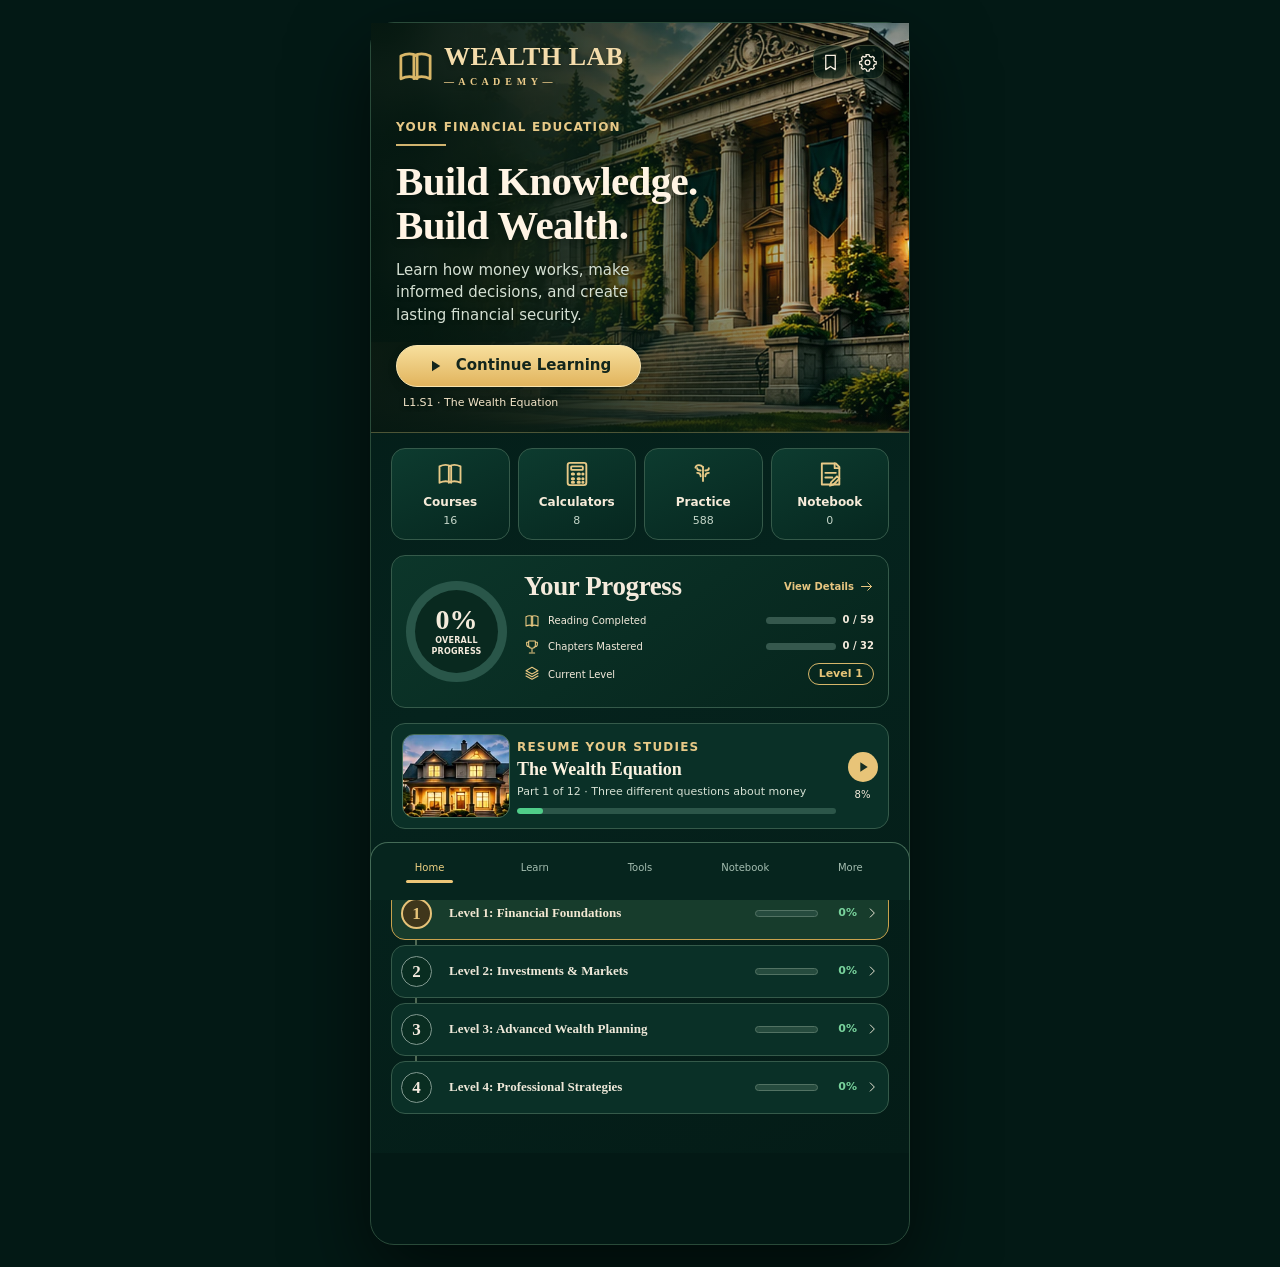
==== commit 662db15a: "Unify app nav icons and add accessible live 13–24px reading size slider with durable backup migratio" ====
--- a/index.html
+++ b/index.html
@@ -222,6 +222,8 @@
 <link rel="stylesheet" href="./academy-academic/module12-academic.css?v=3.0.0">
 <link rel="stylesheet" href="./academy-academic/module13-academic.css?v=3.0.0">
 <link rel="stylesheet" href="./academy-academic/module14-academic.css?v=3.0.0">
+<link rel="stylesheet" href="./academy-academic/module15-academic.css?v=3.0.0">
+<link rel="stylesheet" href="./academy-academic/module16-academic.css?v=3.0.0">
 <link rel="stylesheet" href="./visual-polish-v1.css?v=6.0.0">
   <title>Wealth Lab — Learn. Plan. Build.</title>
   
@@ -448,6 +450,10 @@
 <script src="./academy-academic/module13-core.js?v=3.0.0"></script>
 <script src="./academy-academic/module14-data.js?v=3.0.0"></script>
 <script src="./academy-academic/module14-core.js?v=3.0.0"></script>
+<script src="./academy-academic/module15-data.js?v=3.0.0"></script>
+<script src="./academy-academic/module15-core.js?v=3.0.0"></script>
+<script src="./academy-academic/module16-data.js?v=3.0.0"></script>
+<script src="./academy-academic/module16-core.js?v=3.0.0"></script>
 <script>/* Wealth Lab state program index. Research snapshot: 2026-10-31. Terms and funding must be confirmed with program administrators. */
 window.WL_STATE_PROGRAMS={"AL":[{"name":"Step Up","type":"repayable","amount":"4% of price, up to $10,000","note":"10-year second mortgage; minimum 640 credit score, DTI at most 45%, education required; program income cap applies.","url":"https://www.ahfa.com/programs/homeownership/available-programs/step-up","status":"Review eligibility","evidence":"official"}],"AK":[{"name":"Affordable Housing Enhanced (AHELP)","type":"varies","amount":"Amount depends on partner agency","note":"AHFC partners with governmental and nonprofit providers; assistance may be grant, forgivable loan, deferred loan or other second financing.","url":"https://www.ahfc.us/buy/add-options/affordable-housing-enhanced","status":"Check local provider funds","evidence":"official"}],"AZ":[{"name":"Home+Plus Down Payment Assistance","type":"forgivable","amount":"Amount varies by loan product","note":"0% second mortgage, no monthly payment; forgiveness only after required 60-month period. Confirm current rates and participating lenders.","url":"https://homeplusaz.com/","status":"Confirm program terms","evidence":"directory"}],"AR":[{"name":"ADFA Down Payment Assistance Loan","type":"repayable","amount":"$1,000–$15,000","note":"Second mortgage with 10-year term; only with ADFA StartSmart or Move-Up first mortgages.","url":"https://adfa.arkansas.gov/programs/homeloans/down-payment-assistance-program/","status":"Review eligibility","evidence":"official"}],"CA":[{"name":"MyHome Assistance Program","type":"deferred","amount":"Up to 3.5% FHA or 3% conventional","note":"Deferred junior loan; first-time buyers, homebuyer education, principal-residence and income restrictions apply.","url":"https://www.calhfa.ca.gov/homebuyer/programs/myhome.htm","status":"Review eligibility","evidence":"official"},{"name":"Dream For All Shared Appreciation","type":"shared","amount":"Up to 20%, capped at $150,000","note":"Repay assistance plus a share of appreciation. The 2026 application window closed March 16; do not assume applications are accepted.","url":"https://www.calhfa.ca.gov/dream/index.htm","status":"2026 window closed","evidence":"directory"}],"CO":[{"name":"CHFA Down Payment Assistance Grant","type":"grant","amount":"Up to lesser of $25,000 or 3% of first mortgage","note":"No repayment; may have a higher first-mortgage rate than no-assistance option.","url":"https://www.chfainfo.com/homeownership/down-payment-assistance","status":"Review rate trade-off","evidence":"official"},{"name":"CHFA Down Payment Assistance Second Mortgage","type":"deferred","amount":"Up to lesser of $25,000 or 4% of first mortgage","note":"Deferred balance generally due on refinance, sale, first mortgage payoff or moving out; higher first-mortgage rate can apply.","url":"https://www.chfainfo.com/homeownership/down-payment-assistance","status":"Review eligibility","evidence":"official"}],"CT":[{"name":"Time To Own","type":"forgivable","amount":"Up to $25,000 (per 2026 CHFA notice)","note":"0% loan with annual 10% forgiveness over 10 years; funding and eligibility limited; transfers and refinance can trigger repayment.","url":"https://www.chfa.org/homebuyers-homeowners/homebuyers/time-to-own-down-payment-assistance-program-loan/","status":"Funding changes","evidence":"official"},{"name":"CHFA DAP Loan","type":"repayable","amount":"Up to $15,000 (depending on calculation)","note":"Second mortgage requiring repayment, used with CHFA first mortgage. Review current minimum/maximum and interest terms.","url":"https://www.chfa.org/homebuyers-homeowners/homebuyers/downpayment-assistance-program-dap-loan/","status":"Review eligibility","evidence":"directory"}],"DE":[{"name":"First State Home Loan","type":"deferred","amount":"3% of first mortgage","note":"0% second, no monthly payments; due on sale, refinance, title transfer or end of owner occupancy.","url":"https://www.destatehousing.com/homeownership-loans/","status":"Review eligibility","evidence":"official"},{"name":"Take5 Home Loan","type":"deferred","amount":"5% of first mortgage","note":"0% second with deferred repayment; first mortgage qualification and income/purchase limits apply.","url":"https://www.destatehousing.com/homeownership-loans/","status":"Review eligibility","evidence":"official"}],"DC":[{"name":"Home Purchase Assistance Program (HPAP)","type":"varies","amount":"As much as $202,000 based on eligibility","note":"Income and household-size dependent; District program and funding limits, first-come application process, and repayment terms vary.","url":"https://dhcd.dc.gov/service/home-purchase-assistance-program","status":"Confirm current funding","evidence":"directory"},{"name":"DC Open Doors DPA Loan","type":"deferred","amount":"Up to required minimum down payment","note":"0% deferred loan due on sale, transfer, first loan refinance, end of residence, or maturity; eligible first-time and repeat buyers.","url":"https://dchfa.org/homeownership/dc-open-doors/","status":"Review eligibility","evidence":"official"}],"FL":[{"name":"Florida Assist (FL Assist)","type":"deferred","amount":"Up to $10,000","note":"0% deferred SECOND mortgage—not free money. Due at sale, transfer, refinance, payoff or ceasing occupancy. Florida Housing first loan required.","url":"https://www.floridahousing.org/programs/homebuyer-overview-page","status":"Review eligibility","evidence":"official"},{"name":"Florida Hometown Heroes","type":"deferred","amount":"5% of first loan, $10,000–$35,000","note":"0% deferred second mortgage for eligible employed groups; funding allocations can be exhausted. Not forgiven automatically.","url":"https://www.floridahousing.org/live-local-act/hometown-heroes-program","status":"Check funding before relying","evidence":"directory"}],"GA":[{"name":"Georgia Dream Standard / PEN / Choice","type":"varies","amount":"Standard up to $10,000; PEN/Choice up to $12,500","note":"First-time/3-year rule or targeted area exceptions; income, liquid asset and price limits. PEN and Choice have special eligibility.","url":"https://dca.georgia.gov/affordable-housing/home-ownership/georgia-dream-mortgage-products/georgia-dream","status":"Review eligibility","evidence":"official"},{"name":"Georgia Dream Peach Plus","type":"varies","amount":"Assistance options vary by borrower","note":"First-time buyer requirement waived; higher income and property price ceilings, but mortgage pricing can be higher.","url":"https://dca.georgia.gov/affordable-housing/home-ownership/georgia-dream-mortgage-products","status":"Review loan offers","evidence":"official"}],"HI":[{"name":"Hale Kamaʻāina Down Payment Loan","type":"deferred","amount":"4% of first mortgage amount","note":"1% simple interest, no monthly payment. Requires borrower contribution of 5% of purchase price when DPA used; first-time, counseling and residency rules.","url":"https://dbedt.hawaii.gov/hhfdc/for-homebuyers/","status":"Review eligibility","evidence":"official"}],"ID":[{"name":"Idaho Housing Down Payment & Closing Cost Assistance","type":"repayable","amount":"Up to 8% of sales price","note":"Second mortgage repaid monthly; buyer contribution can be as little as $500 and homebuyer education required.","url":"https://www.idahohousing.com/homebuyers/down-payment-closing-cost-assistance/","status":"Review eligibility","evidence":"directory"}],"IL":[{"name":"IHDA Access Forgivable","type":"forgivable","amount":"Up to $6,000","note":"Forgiveness requires 10 years in home; selling earlier can trigger repayment.","url":"https://www.ihda.org/my-home/faqs/","status":"Verify current offering","evidence":"directory"},{"name":"IHDA Access Deferred","type":"deferred","amount":"Up to $7,500","note":"Deferred second mortgage repayable on sale, refinance, or first loan maturity.","url":"https://www.ihda.org/my-home/faqs/","status":"Verify current offering","evidence":"directory"},{"name":"IHDA Access Repayable","type":"repayable","amount":"Up to $10,000","note":"0% loan repaid over 10 years, rather than a grant.","url":"https://www.ihda.org/my-home/faqs/","status":"Verify current offering","evidence":"directory"}],"IN":[{"name":"First Step","type":"varies","amount":"Advertised 5% of home price","note":"First-time buyer program with assistance; confirm second-lien/forgiveness terms and loan rates with IHCDA approved lenders.","url":"https://www.in.gov/ihcda/homebuyers/","status":"Confirm program terms","evidence":"directory"},{"name":"Next Home","type":"varies","amount":"Advertised up to 3.5% of home price","note":"May be available to repeat buyers; confirm current loan structure and assistance rules.","url":"https://www.in.gov/ihcda/homebuyers/","status":"Confirm program terms","evidence":"directory"}],"IA":[{"name":"FirstHome / Down Payment & Closing Cost Assistance","type":"varies","amount":"Grant or second-loan help; amount varies","note":"First-time buyer mortgage paired with eligibility-based assistance. Confirm 2026 changes and rules with Iowa Finance Authority.","url":"https://opportunityiowa.gov/housing/homeownership","status":"Confirm program terms","evidence":"directory"},{"name":"Military Homeownership Assistance","type":"grant","amount":"$5,000","note":"Special grant for eligible military personnel and veterans, with limited annual funds.","url":"https://www.iowafinance.com/housing/homeownership-programs/military-homeownership-assistance-program","status":"Check remaining funds","evidence":"directory"}],"KS":[{"name":"First Time Homebuyer Program","type":"forgivable","amount":"15%–20% of purchase price","note":"0% loan may be forgiven after ten years; household income at/below 80% AMI and geographical exclusions apply.","url":"https://kshousingcorp.org/housing-partners/community-solutions/","status":"Check city eligibility","evidence":"directory"}],"KY":[{"name":"KHC Down Payment Assistance","type":"repayable","amount":"Up to $12,500","note":"Second loan repaid over 15 years, paired with a KHC first mortgage; income and property price restrictions apply.","url":"https://kyhousing.org/page/down-payment-assistance","status":"Review eligibility","evidence":"official"},{"name":"Shared Appreciation Mortgage","type":"shared","amount":"Up to 25% of price or appraisal","note":"New construction only. Deferred repayment plus share of appreciation on maturity event; household income limits apply.","url":"https://www.kyhousing.org/programs/shared-appreciation-mortgage","status":"Specialized program","evidence":"directory"}],"LA":[{"name":"HomeStart Assist","type":"forgivable","amount":"4% of first mortgage","note":"Forgivable 0% second mortgage after 60 months; first-time buyer and income limits apply.","url":"https://www.lhc.la.gov/homestartassist","status":"Review eligibility","evidence":"directory"},{"name":"HomeStart Advantage","type":"forgivable","amount":"4% of first mortgage","note":"0% second forgiven after 60 months; first-time buyer status not required but restrictions apply.","url":"https://www.lhc.la.gov/homestartadvantage","status":"Review eligibility","evidence":"directory"}],"ME":[{"name":"First Home Loan Advantage","type":"varies","amount":"Advertised $5,000 assistance","note":"MaineHousing first mortgage, eligibility and counseling rules; confirm current benefit amount and use.","url":"https://www.mainehousing.org/programs-services/homebuyer/homebuyerdetail/first-home-loan-program","status":"Confirm program terms","evidence":"directory"}],"MD":[{"name":"1st Time Advantage 6000","type":"deferred","amount":"$6,000","note":"0% deferred second mortgage due on first mortgage payoff, sale, refinance or transfer. Partner match may add assistance.","url":"https://mmp.maryland.gov/home-loans/mmp-1st-time-advantage","status":"Review eligibility","evidence":"official"},{"name":"1st Time Advantage 3%, 4%, or 5%","type":"deferred","amount":"3%–5% of first mortgage","note":"Separate 0% deferred second loan options; compare corresponding first mortgage rates and fees.","url":"https://mmp.maryland.gov/home-loans/mmp-1st-time-advantage","status":"Compare first-loan rates","evidence":"official"}],"MA":[{"name":"MassHousing Down Payment Assistance","type":"varies","amount":"Up to $30,000, depending on income/location","note":"MassHousing first mortgages can pair with repayable or deferred second loans; amount and payment structure vary.","url":"https://www.masshousing.com/en/home-ownership/homebuyers/down-payment-assistance","status":"Verify current tiers","evidence":"directory"},{"name":"ONE Mortgage","type":"mortgage","amount":"Low down payment; no PMI for eligible buyers","note":"Affordable first mortgage often paired with community assistance. Not a cash grant; income and eligible property limits apply.","url":"https://www.masshousing.com/en/home-ownership/homebuyers","status":"Check eligibility","evidence":"directory"}],"MI":[{"name":"MI 10K Down Payment Assistance","type":"deferred","amount":"Up to $10,000","note":"Interest-free loan with no monthly payments; repaid on sale, refinance, first loan payoff, or end of occupancy. MI Home Loan required.","url":"https://www.michigan.gov/mshda/pathway-to-housing/mi-10k-dpa-loan","status":"Review eligibility","evidence":"official"}],"MN":[{"name":"Deferred Payment Loan / Plus","type":"deferred","amount":"Up to $18,000 for DPL+","note":"0% deferred loan tied to Minnesota Housing Start Up; balance due at mortgage maturity or triggering events. Not a grant.","url":"https://www.mnhousing.gov/home/homeownership/buy-home-refinance","status":"Review income tiers","evidence":"official"},{"name":"Monthly Payment Loan","type":"repayable","amount":"Up to $14,000","note":"Second mortgage paid monthly over 15 years; tied to Minnesota Housing first mortgages.","url":"https://www.mnhousing.gov/home/homeownership/buy-home-refinance","status":"Review eligibility","evidence":"official"}],"MS":[{"name":"Smart7 / Mississippi Home Corporation","type":"varies","amount":"Assistance amount depends on loan product","note":"State-supported mortgage with assistance options; check specific Smart7, Easy8 or Trusty10 rules and currently offered products.","url":"https://www.mshomecorp.com/","status":"Confirm availability","evidence":"directory"}],"MO":[{"name":"First Place Cash Assistance","type":"forgivable","amount":"Up to 4% of loan amount (directory description)","note":"For qualifying first-time homebuyers; assistance structure and forgiveness rules depend on specific loan selected.","url":"https://mhdc.com/services/homebuyers/","status":"Verify amount and terms","evidence":"directory"}],"MT":[{"name":"MBOH Plus 0% Deferred","type":"deferred","amount":"Up to 5% of price, max $15,000","note":"0% second, no monthly payments, due on sale/refinance/payoff; income, cash contribution and credit rules apply.","url":"https://commerce.mt.gov/Housing/Homeownership/Down-Payment-Assistance","status":"Review eligibility","evidence":"official"},{"name":"Bond Advantage DPA","type":"repayable","amount":"Up to 5% of price, max $15,000","note":"15-year amortizing loan with monthly payments, paired with Montana Board of Housing first mortgage.","url":"https://commerce.mt.gov/Housing/Homeownership/Down-Payment-Assistance","status":"Compare rates","evidence":"official"}],"NE":[{"name":"Homebuyer Assistance (HBA)","type":"repayable","amount":"Assistance amount varies with NIFA loan","note":"Second mortgage (1% on September 2026 official rate sheet) paired with a NIFA first mortgage; compare both rates.","url":"https://www.nifa.org/homebuyers-renters/homebuyer-assistance","status":"Verify today's rates","evidence":"official"}],"NV":[{"name":"Home Is Possible","type":"varies","amount":"Assistance amount depends on product","note":"Nevada Housing Division mortgage and down-payment help. Confirm whether particular product is a grant or loan and its current funding.","url":"https://housing.nv.gov/Programs/Home_Is_Possible/","status":"Confirm program terms","evidence":"directory"}],"NH":[{"name":"NH Housing Down Payment & Closing Cost Help","type":"deferred","amount":"Up to $15,000","note":"0% second mortgage, no monthly payments, generally repayable on sale, refinance, bankruptcy, move-out or at 30 years.","url":"https://www.nhhousing.org/homeownership/build-your-team/mortgage-programs/","status":"Review eligibility","evidence":"official"}],"NJ":[{"name":"NJHMFA Down Payment Assistance","type":"forgivable","amount":"Advertised $15,000; location may affect amount","note":"0% forgivable assistance for eligible first-time buyers with NJHMFA first mortgage. Confirm current county amounts/forgiveness triggers.","url":"https://www.njhousing.gov/dca/hmfa/roadhome/","status":"Verify current amounts","evidence":"directory"},{"name":"First Generation Down Payment Assistance","type":"forgivable","amount":"Additional assistance for qualifying first-generation buyers","note":"Requires eligibility through NJHMFA first-time mortgage and qualifying family ownership history; check available funding.","url":"https://www.njhousing.gov/dca/hmfa/roadhome/","status":"Check funding","evidence":"directory"}],"NM":[{"name":"HomeNow","type":"forgivable","amount":"$7,000","note":"0% non-amortizing second for first-time buyers at or below 80% AMI; may be forgiven after ten years if conditions are met.","url":"https://housingnm.org/lenders-realtors/mfa-loan-programs","status":"Review eligibility","evidence":"official"},{"name":"FirstDown / FirstDown Plus","type":"repayable","amount":"Assistance size varies by product","note":"Second loan for down payment/closing costs paired with Housing New Mexico mortgage; compare interest and repayment rules.","url":"https://housingnm.org/lenders-realtors/mfa-loan-programs","status":"Review terms","evidence":"official"}],"NY":[{"name":"SONYMA DPAL PLUS 2026","type":"deferred","amount":"Up to $30,000","note":"Limited funds for households at/below 60% AMI; paired first mortgage rate can be 0.40 percentage points higher.","url":"https://hcr.ny.gov/node/78501","status":"Check remaining funds","evidence":"official"},{"name":"SONYMA Down Payment Assistance Loan","type":"forgivable","amount":"Up to $15,000 per general DPAL program","note":"Mortgage program aid whose forgiveness and sale/refinance triggers must be checked against current SONYMA terms.","url":"https://hcr.ny.gov/sonyma-programs","status":"Verify current offering","evidence":"directory"}],"NC":[{"name":"NC 1st Home Advantage Down Payment","type":"forgivable","amount":"$15,000","note":"First-time buyer and eligible military-veteran assistance; 0% deferred second typically forgiven years 11–15, with early-sale repayment.","url":"https://www.nchfa.com/home-buyers/buy-home/nc-1st-home-advantage-down-payment","status":"Review eligibility","evidence":"directory"},{"name":"NC Home Advantage Mortgage DPA","type":"varies","amount":"Up to 3% of first mortgage","note":"Available to eligible first-time and move-up buyers; higher mortgage rates or repayment rules possible.","url":"https://www.nchfa.com/home-buyers/buy-home/nc-home-advantage-mortgage","status":"Compare rate options","evidence":"directory"}],"ND":[{"name":"DCA Down Payment & Closing Cost Assistance","type":"varies","amount":"Percentage support varies by eligible loan","note":"North Dakota Housing assistance linked to qualified first mortgages and income limits; confirm exact terms and loan type.","url":"https://www.ndhousing.nd.gov/","status":"Confirm current assistance","evidence":"directory"}],"OH":[{"name":"OHFA Your Choice! Down Payment Assistance","type":"forgivable","amount":"2.5% or 5% of purchase price","note":"Assistance has occupancy/repayment requirements and can affect first mortgage pricing; verify forgiveness schedule.","url":"https://www.ohiohome.org/downpaymentassistance.aspx","status":"Review eligibility","evidence":"directory"}],"OK":[{"name":"OHFA GOLD","type":"varies","amount":"3.5% of mortgage amount (Oct 30 rate sheet)","note":"For first-time buyers unless targeted-area waiver; specialized rates may apply to school, first response and state employees.","url":"https://www.ohfa.org/dpa-products/","status":"Compare program rate","evidence":"official"},{"name":"OHFA DREAM","type":"varies","amount":"Option for 3.5% DPA or lower-rate loan without it","note":"For both first-time and repeat buyers, with income and price limits.","url":"https://www.ohfa.org/dpa-products/","status":"Compare rate trade-off","evidence":"official"}],"OR":[{"name":"OHCS FirstHome Flex Lending","type":"varies","amount":"4% standard or 5% for qualifying groups","note":"First-time-buyer mortgage with forgivable second at/below 80% AMI or amortizing second above threshold.","url":"https://www.oregon.gov/ohcs/homeownership/homebuyers/Pages/flex-lending.aspx","status":"Review terms","evidence":"official"},{"name":"OHCS Community DPA","type":"varies","amount":"Up to $60,000 or 20% of price, whichever is less","note":"Offered through selected local organizations, not automatically statewide. First-time/first-generation and 100% AMI eligibility rules.","url":"https://www.oregon.gov/ohcs/homeownership/homebuyers/pages/down-payment-assistance.aspx","status":"Check county providers","evidence":"official"}],"PA":[{"name":"K-FIT (Keystone Forgivable in Ten Years)","type":"forgivable","amount":"5% of lesser of purchase price/appraisal","note":"Forgivable over ten years; income limits, closing-cost treatment, and early transfer triggers apply.","url":"https://www.phfa.org/homebuyers/assistance.aspx","status":"Confirm current terms","evidence":"directory"},{"name":"Keystone Advantage Assistance","type":"repayable","amount":"Up to $6,000","note":"0% second mortgage repaid over 10 years; eligible PHFA financing required.","url":"https://www.phfa.org/homebuyers/assistance.aspx","status":"Review eligibility","evidence":"directory"}],"RI":[{"name":"RIHousing 15kDPA","type":"deferred","amount":"$15,000","note":"0% assistance loan toward down payment/closing costs; confirm lien and repayment event terms, first-time rules.","url":"https://www.rihousing.com/homebuyers/","status":"Review terms","evidence":"official"},{"name":"FirstGenHomeRI","type":"varies","amount":"$25,000","note":"Special first-generation assistance; confirm residence/forgiveness, geography and fund availability.","url":"https://www.rihousing.com/homebuyers/","status":"Check eligibility/funding","evidence":"official"}],"SC":[{"name":"SC Housing Homebuyer DPA","type":"varies","amount":"Assistance varies by loan and county","note":"First-time homebuyer mortgages with down-payment help. Confirm whether the particular DPA is forgivable, repayable, or a grant.","url":"https://www.schousing.com/homebuyers","status":"Confirm current terms","evidence":"directory"}],"SD":[{"name":"Fixed Rate Plus","type":"varies","amount":"3% or 5% assistance options (program dependent)","note":"Paired with SD Housing first mortgage; verify whether assistance is a second loan and how it affects the first rate.","url":"https://www.sdhda.org/homeownership/","status":"Review options","evidence":"directory"}],"TN":[{"name":"Great Choice Plus","type":"deferred","amount":"Up to $6,000 under deferred option","note":"No payment until a trigger such as sale/refinance; compare with amortizing Great Choice Plus alternative.","url":"https://thda.org/homebuyers/","status":"Review options","evidence":"directory"}],"TX":[{"name":"Home Sweet Texas","type":"varies","amount":"Up to 5% of mortgage amount","note":"Grant OR three-year forgivable second depending on option; lender rates differ; income and credit requirements apply.","url":"https://www.tsahc.org/program/home-sweet-texas-homes/","status":"Review funding and rate","evidence":"official"},{"name":"My First Texas Home","type":"deferred","amount":"Up to 5% of mortgage amount","note":"First-time/qualifying veterans; financing with repayable deferred second lien; income and county price limits.","url":"https://welcomehome.tdhca.texas.gov/programs","status":"Review current pricing","evidence":"official"}],"UT":[{"name":"Utah Housing FirstHome / HomeAgain Second Loan","type":"repayable","amount":"Up to 6% of first mortgage (directory snapshot)","note":"Second mortgage covers down payment and some closing costs; eligibility, interest and product restrictions apply.","url":"https://utahhousingcorp.org/","status":"Confirm program terms","evidence":"directory"}],"VT":[{"name":"VHFA ASSIST","type":"deferred","amount":"Up to $10,000","note":"0% deferred loan repaid on sale, refinance, payoff; neither borrower nor nonborrowing spouse may have ever owned a home, plus liquid asset rules.","url":"https://vhfa.org/homebuyers?language=en","status":"Review eligibility","evidence":"official"},{"name":"First Generation Homebuyer Grant","type":"grant","amount":"$15,000","note":"Non-repayable grant for eligible first-generation buyers, subject to funds, with a VHFA mortgage.","url":"https://vhfa.org/StatePrograms","status":"Check grant funds","evidence":"official"}],"VA":[{"name":"Virginia Housing Down Payment Assistance Grant","type":"grant","amount":"Amount depends on loan product and buyer","note":"Nonrepayable down-payment help for eligible first-time buyers; regional income and purchase price limits.","url":"https://www.virginiahousing.com/homebuyers","status":"Review eligibility","evidence":"directory"},{"name":"Virginia Housing Closing Cost Assistance Grant","type":"grant","amount":"Amount depends on eligible loan type","note":"Closing cost grants with eligible government-backed first mortgages; verify specific loan and income rules.","url":"https://www.virginiahousing.com/homebuyers","status":"Review terms","evidence":"directory"}],"WA":[{"name":"Home Advantage Down Payment Assistance","type":"deferred","amount":"Up to 4% of first mortgage (depending on product)","note":"Second mortgage; deferred repayment due on sale/refinance or set maturity; education course and first mortgage required.","url":"https://www.wshfc.org/buyers/downpayment.htm","status":"Confirm terms","evidence":"directory"},{"name":"Covenant Homeownership Program","type":"varies","amount":"Enhanced down payment assistance for eligible buyers","note":"Eligibility tied to historical residency/family ties and program requirements; funding and financial terms vary.","url":"https://www.wshfc.org/covenant/","status":"Special eligibility","evidence":"directory"}],"WV":[{"name":"WV Housing Homeownership DPA","type":"repayable","amount":"Assistance amounts vary by financing","note":"Down payment/closing cost second mortgage paired with WV Housing first mortgage; check income and purchase limits.","url":"https://www.wvhdf.com/home-buyers/","status":"Confirm program terms","evidence":"directory"}],"WI":[{"name":"WHEDA Easy Close Advantage","type":"repayable","amount":"Up to 6% of purchase price (product limits apply)","note":"Amortizing second mortgage for down payment/closing costs, paired with WHEDA first mortgage.","url":"https://www.wheda.com/homeownership-and-renters/buy-a-home","status":"Review eligibility","evidence":"directory"},{"name":"WHEDA Capital Access Advantage","type":"deferred","amount":"Assistance amount varies","note":"0% deferred second loan with no monthly payment, due at specified payoff events; income caps apply.","url":"https://www.wheda.com/homeownership-and-renters/buy-a-home","status":"Confirm program terms","evidence":"directory"}],"WY":[{"name":"WCDA Home$tretch","type":"repayable","amount":"Up to $15,000 (directory snapshot)","note":"Second mortgage for down payment, closing costs or prepaids, paired with WCDA first loan; confirm loan rate and term.","url":"https://www.wyomingcda.com/","status":"Confirm current terms","evidence":"directory"}]};
 </script><script>/* Wealth Lab — accessible, local-first mobile learning PWA. No external JS dependencies. */
@@ -458,6 +464,7 @@
 const clone=x=>JSON.parse(JSON.stringify(x));
 const defaults={view:'home',module:'M1',section:'L1.S1',tab:'Learn',learnTab:'overview',learnLevel:'all',learnStatus:'all',learnQuery:'',learnSort:'course',learnTopic:'',learnCourse:'',tool:'mortgage',completed:{},notes:{},bookmarks:[],font:16,quiz:{},chapterPages:{},chapterAnswers:{},search:'',noteFilter:'all',moreExpanded:['reading'],nbView:'home',nbNotes:[],nbBooks:[],nbTasks:[],nbSelectedBook:'home',nbListType:'action',nbEditingId:'',nbDraft:{},nbBookDraft:'',nbQuery:'',stateCode:'',compareStateCode:'',calc:{price:250000,down:5,rate:6.5,years:30,tax:525,insurance:150,pmi:95,maint:210,value:300000,balance:220000,investMonthly:250,investYears:20,investRate:6,investStart:0,homeIncome:4500,homeDebt:300,compareRate:5.5,compareYears:30,compareFees:2500,retireStart:10000,retireMonthly:300,retireYears:25,retireRate:5,coverIncome:55000,coverYears:8,coverDebt:100000,coverSavings:40000,taxStatus:'single',taxWages1:65000,taxWages2:0,taxPretax:0,taxStateRate:4,taxPropertyAnnual:0,taxPurchases:0,taxSalesRate:6.35}};
 let state=clone(defaults);try{const prior=JSON.parse(localStorage.getItem(STORE)||'null');if(prior&&typeof prior==='object')state={...state,...prior,calc:{...state.calc,...(prior.calc||{})}}}catch(e){}
+state.font=Math.max(13,Math.min(24,Math.round(Number(state.font)||16)));
 state.localAreas=state.localAreas&&typeof state.localAreas==='object'?state.localAreas:{};
 state.nbNotes=Array.isArray(state.nbNotes)?state.nbNotes:[];
 state.nbBooks=Array.isArray(state.nbBooks)?state.nbBooks:[];
@@ -472,6 +479,8 @@
 const money=x=>new Intl.NumberFormat('en-US',{style:'currency',currency:'USD',maximumFractionDigits:0}).format(x||0);
 const num=x=>new Intl.NumberFormat('en-US',{maximumFractionDigits:0}).format(x||0);
 function persist(){try{localStorage.setItem(STORE,JSON.stringify(state))}catch(e){}}
+function setReadingSize(value,save=false){const px=Math.max(13,Math.min(24,Math.round(Number(value)||16)));state.font=px;document.documentElement.style.setProperty('--reader-size',px+'px');document.querySelectorAll('[data-reading-size]').forEach(input=>{input.value=px;input.setAttribute('aria-valuetext',px+' pixels')});document.querySelectorAll('[data-reading-size-output]').forEach(el=>{el.textContent=px+'px'});document.querySelectorAll('[data-reading-preview]').forEach(el=>{el.style.fontSize=px+'px'});if(save)persist();}
+function readingSizeControl(compact=false){const id=compact?'wl-font-reader':'wl-font-settings';return `<div class="wl-type-slider ${compact?'wl-type-compact':''}"><div class="wl-type-head"><label for="${id}">Lesson text size</label><output for="${id}" data-reading-size-output>${state.font}px</output></div><input id="${id}" type="range" min="13" max="24" step="1" value="${state.font}" data-reading-size aria-label="Adjust lesson reading size" aria-valuetext="${state.font} pixels"><div class="wl-type-scale"><span>Smaller · 13px</span><span>Larger · 24px</span></div></div>`;}
 function toast(s){let el=$('.toast');if(!el){el=document.createElement('div');el.className='toast';el.setAttribute('role','status');document.body.appendChild(el)}el.textContent=s;clearTimeout(toastTimer);toastTimer=setTimeout(()=>el.remove(),3100)}
 function completed(module){return module.sections.filter(x=>!!state.completed[x.id]).length}
 function prog(module){return Math.round(completed(module)/module.sections.length*100)}
@@ -480,9 +489,9 @@
 function moduleOf(id){return CURRICULUM.find(m=>m.sections.some(s=>s.id===id))||CURRICULUM[0]}
 function bestNext(){return ALL_SECTIONS.find(s=>!state.completed[s.id])||ALL_SECTIONS[0]}
 function sectionIndex(s){return moduleOf(s.id).sections.findIndex(x=>x.id===s.id)}
-function topBar(){return `<header class="topbar"><div class="brand"><div class="logo" aria-hidden="true"></div><div><div class="brandname">Wealth Lab</div><div class="brand-sub">LEARN · PLAN · BUILD · PROTECT</div></div></div><div class="top-actions"><button class="circle-btn" title="Reading size" aria-label="Adjust reading size" data-action="font">Aa</button><button class="circle-btn" title="Settings" aria-label="Open settings" data-go="more">⋯</button></div></header>`}
-const navItems=[['home','⌂','Home'],['learn','▤','Learn'],['tools','⚒','Tools'],['notebook','▣','Notebook'],['more','☷','More']];
-function bottomNav(){return `<nav class="bottom" aria-label="Main navigation">${navItems.map(([v,icon,label])=>`<button type="button" data-go="${v}" class="${state.view===v||((state.view==='reader')&&v==='learn')||(state.view==='states'&&v==='tools')?'active':''}" ${state.view===v?'aria-current="page"':''}><span aria-hidden="true">${(state.view==='notebook'||state.view==='more')?homeGlyph(v==='notebook'?'note-lines':v==='learn'?'book':v==='tools'?'briefcase':v==='more'?'more':'home'):icon}</span><small>${label}</small></button>`).join('')}</nav>`}
+function topBar(){return `<header class="topbar"><div class="brand"><div class="logo" aria-hidden="true"></div><div><div class="brandname">Wealth Lab</div><div class="brand-sub">LEARN · PLAN · BUILD · PROTECT</div></div></div><div class="top-actions"><button class="circle-btn" title="Reading size settings" aria-label="Open reading size settings" data-action="font">Aa</button><button class="circle-btn" title="Settings" aria-label="Open settings" data-go="more">⋯</button></div></header>`}
+const navItems=[['home','home','Home'],['learn','book','Learn'],['tools','calculator','Tools'],['notebook','notes','Notebook'],['more','more','More']];
+function bottomNav(){return `<nav class="bottom" aria-label="Main navigation">${navItems.map(([v,icon,label])=>{const active=state.view===v||(state.view==='reader'&&v==='learn')||(state.view==='states'&&v==='tools');return `<button type="button" data-go="${v}" class="${active?'active':''}" ${active?'aria-current="page"':''} aria-label="${label}"><span class="wl-nav-icon" aria-hidden="true">${homeGlyph(icon)}</span><small>${label}</small></button>`}).join('')}</nav>`}
 function progressBar(pct){return `<div class="meter" aria-label="${pct}% complete"><span style="width:${pct}%"></span></div>`}
 function homeGlyph(name, cls=''){
  const shapes={
@@ -875,7 +884,7 @@
 }
 function deepCompare(s){const d=DEEP_DIVES[s.id];if(!d)return '';return `<details class="deep-more" style="margin-top:17px"><summary>Explore a different outcome <span aria-hidden="true">⌄</span></summary><div class="deep-inner">${d.scenarios.map(r=>`<div class="deep-row"><span>${escapeHtml(r[0])}<small>${escapeHtml(r[2])}</small></span><b>${escapeHtml(r[1])}</b></div>`).join('')}<p class="deep-footnote">${escapeHtml(d.risk)}</p></div></details>`}
 function academyLearnDepth(s){if(!s.academy)return '';return `<section class="academy-deep"><div class="academy-study-label">GO DEEPER · ${s.academy.minutes} MIN STUDY</div><h3>How it works in real life</h3><p>${escapeHtml(s.academy.study)}</p><details class="academy-catch"><summary>Hidden catch · What could go wrong?</summary><p>${escapeHtml(s.academy.pitfall)}</p></details></section>`}
-function academyAssignment(s){if(!s.academy)return '';return `<div class="academy-work"><div class="eyeline">ANALYST WORKBOOK · ${s.id}</div><h3>Apply the research</h3><p>${escapeHtml(s.academy.assignment)}</p><p class="academy-note">Keep calculations and assumptions in your Notes tab. To investigate a real situation, use “Discuss in ChatGPT” with the stable section reference.</p></div>`}
+function academyAssignment(s){if(!s.academy)return '';return `<div class="academy-work"><div class="eyeline">ANALYST WORKBOOK · ${s.id}</div><h3>Apply the research</h3><p>${escapeHtml(s.academy.assignment)}</p><p class="academy-note">Record your assumptions and calculations in Notes before comparing results.</p></div>`}
 function textbookPageIndex(s){
  const d=TEXTBOOK[s.id];if(!d)return 0;
  const n=Number(state.chapterPages[s.id]||0);
@@ -908,7 +917,7 @@
  const cases=d.pages.filter(x=>x.example);
  const questions=d.pages.filter(x=>x.exercise).slice(0,3);
  const casefile=CASE_FILES[s.id];const casePanel=casefile?`<div class="book-case-file"><div class="eyeline">PROFESSIONAL CASE FILE · ${s.id}</div><h3>${escapeHtml(casefile.title)}</h3><p>${escapeHtml(casefile.scenario)}</p><table class="table-lite"><tbody>${casefile.steps.map(([a,b])=>`<tr><td>${escapeHtml(a)}</td><td>${escapeHtml(b)}</td></tr>`).join('')}</tbody></table><div class="book-thinking"><strong>Decision memo</strong><p>${escapeHtml(casefile.decision)}</p></div></div>`:'';
- return `<div class="article textbook-case"><span class="eyeline">CHAPTER LAB · ${s.id}</span><h2>Work the numbers. Explain the result.</h2><p class="intro">Read the calculation, then describe what it means to a family or investor. Financial reasoning is more than getting the arithmetic right.</p>${cases.map((c,i)=>`<section class="book-case-card"><div class="book-part-label">CASE ${i+1}</div><h3>${escapeHtml(c.heading)}</h3><table class="table-lite"><tbody>${c.example.map(([k,v])=>`<tr><td>${escapeHtml(k)}</td><td>${escapeHtml(v)}</td></tr>`).join('')}</tbody></table><p class="book-case-note">${escapeHtml(c.concept)}</p></section>`).join('')}<div class="book-finished"><strong>Practice explaining, not memorizing</strong>${questions.map((q,i)=>`<p><strong>${i+1}.</strong> ${escapeHtml(q.exercise)}</p>`).join('')}<p>Use the Notes tab to write an answer and the ChatGPT handoff to challenge your assumptions.</p></div>${casePanel}${window.WealthLabGoldLabMarkup?window.WealthLabGoldLabMarkup(s):''}${window.WealthLabGoldLabV2Markup?window.WealthLabGoldLabV2Markup(s):''}${window.WealthLabMortgageLabMarkup?window.WealthLabMortgageLabMarkup(s):''}${window.WealthLabEstateLabMarkup?window.WealthLabEstateLabMarkup(s):''}${window.WealthLabInvestingLabMarkup?window.WealthLabInvestingLabMarkup(s):''}${window.WealthLabInsuranceLabMarkup?window.WealthLabInsuranceLabMarkup(s):''}${window.WealthLabTaxStrategyLabMarkup?window.WealthLabTaxStrategyLabMarkup(s):''}</div>`;
+ return `<div class="article textbook-case"><span class="eyeline">CHAPTER LAB · ${s.id}</span><h2>Work the numbers. Explain the result.</h2><p class="intro">Read the calculation, then describe what it means to a family or investor. Financial reasoning is more than getting the arithmetic right.</p>${cases.map((c,i)=>`<section class="book-case-card"><div class="book-part-label">CASE ${i+1}</div><h3>${escapeHtml(c.heading)}</h3><table class="table-lite"><tbody>${c.example.map(([k,v])=>`<tr><td>${escapeHtml(k)}</td><td>${escapeHtml(v)}</td></tr>`).join('')}</tbody></table><p class="book-case-note">${escapeHtml(c.concept)}</p></section>`).join('')}<div class="book-finished"><strong>Practice explaining, not memorizing</strong>${questions.map((q,i)=>`<p><strong>${i+1}.</strong> ${escapeHtml(q.exercise)}</p>`).join('')}<p>Write your answer in Notes, then review the worked solution.</p></div>${casePanel}${window.WealthLabGoldLabMarkup?window.WealthLabGoldLabMarkup(s):''}${window.WealthLabGoldLabV2Markup?window.WealthLabGoldLabV2Markup(s):''}${window.WealthLabMortgageLabMarkup?window.WealthLabMortgageLabMarkup(s):''}${window.WealthLabEstateLabMarkup?window.WealthLabEstateLabMarkup(s):''}${window.WealthLabInvestingLabMarkup?window.WealthLabInvestingLabMarkup(s):''}${window.WealthLabInsuranceLabMarkup?window.WealthLabInsuranceLabMarkup(s):''}${window.WealthLabTaxStrategyLabMarkup?window.WealthLabTaxStrategyLabMarkup(s):''}</div>`;
 }
 function textbookPractice(s){
  const qs=TEXTBOOK_CHECKS[s.id];let initial=state.quiz[s.id];
@@ -950,10 +959,11 @@
    <div class="wlr-progress-top"><strong>Learning progress</strong><span>${completed(m)} of ${m.sections.length} completed · ${p}%</span></div>
    <div class="meter" role="progressbar" aria-label="Chapter progress" aria-valuenow="${p}" aria-valuemin="0" aria-valuemax="100"><span style="width:${p}%"></span></div>
   </div>
-  <nav class="wlr-tabs ${m.id==='M1'?'wl-m1-tabs':m.id==='M2'?'wl-m2-tabs':m.id==='M3'?'wl-m3-tabs':m.id==='M4'?'wl-m4-tabs':m.id==='M5'?'wl-m5-tabs':m.id==='M6'?'wl-m6-tabs':m.id==='M7'?'wl-m7-tabs':m.id==='M8'?'wl-m8-tabs':m.id==='M9'?'wl-m9-tabs':m.id==='M10'?'wl-m10-tabs':m.id==='M11'?'wl-m11-tabs':m.id==='M12'?'wl-m12-tabs':m.id==='M13'?'wl-m13-tabs':m.id==='M14'?'wl-m14-tabs':''}" role="tablist" aria-label="Lesson views">
-   ${((m.id==='M1'||m.id==='M2'||m.id==='M3'||m.id==='M4'||m.id==='M5'||m.id==='M6'||m.id==='M7'||m.id==='M8'||m.id==='M9'||m.id==='M10'||m.id==='M11'||m.id==='M12'||m.id==='M13'||m.id==='M14')?['Learn','Examples','Try It','Academic','Notes']:['Learn','Examples','Try It','Notes']).map(tab=>`<button type="button" role="tab" aria-selected="${state.tab===tab}" data-tab="${tab}">${tab}</button>`).join('')}
+  <details class="wl-reader-type"><summary><span>Aa · Adjust reading size</span><strong data-reading-size-output>${state.font}px</strong></summary>${readingSizeControl(true)}</details>
+  <nav class="wlr-tabs ${m.id==='M1'?'wl-m1-tabs':m.id==='M2'?'wl-m2-tabs':m.id==='M3'?'wl-m3-tabs':m.id==='M4'?'wl-m4-tabs':m.id==='M5'?'wl-m5-tabs':m.id==='M6'?'wl-m6-tabs':m.id==='M7'?'wl-m7-tabs':m.id==='M8'?'wl-m8-tabs':m.id==='M9'?'wl-m9-tabs':m.id==='M10'?'wl-m10-tabs':m.id==='M11'?'wl-m11-tabs':m.id==='M12'?'wl-m12-tabs':m.id==='M13'?'wl-m13-tabs':m.id==='M14'?'wl-m14-tabs':m.id==='M15'?'wl-m15-tabs':m.id==='M16'?'wl-m16-tabs':''}" role="tablist" aria-label="Lesson views">
+   ${((m.id==='M1'||m.id==='M2'||m.id==='M3'||m.id==='M4'||m.id==='M5'||m.id==='M6'||m.id==='M7'||m.id==='M8'||m.id==='M9'||m.id==='M10'||m.id==='M11'||m.id==='M12'||m.id==='M13'||m.id==='M14'||m.id==='M15'||m.id==='M16')?['Learn','Examples','Try It','Academic','Notes']:['Learn','Examples','Try It','Notes']).map(tab=>`<button type="button" role="tab" aria-selected="${state.tab===tab}" data-tab="${tab}">${tab}</button>`).join('')}
   </nav>
-  <div class="wlr-body">${state.tab==='Learn'?articleLearn(s):state.tab==='Examples'?articleExample(s):state.tab==='Try It'?articlePractice(s):state.tab==='Academic'?(m.id==='M14'?(window.WealthLabAcademicM14Markup?.(s.id)||'<div class="article">Rental Investing academic content unavailable.</div>'):m.id==='M13'?(window.WealthLabAcademicM13Markup?.(s.id)||'<div class="article">Insurance and Estate academic content unavailable.</div>'):m.id==='M12'?(window.WealthLabAcademicM12Markup?.(s.id)||'<div class="article">Retirement academic content unavailable.</div>'):m.id==='M11'?(window.WealthLabAcademicM11Markup?.(s.id)||'<div class="article">Investment Taxes academic content unavailable.</div>'):m.id==='M10'?(window.WealthLabAcademicM10Markup?.(s.id)||'<div class="article">Portfolio Design academic content unavailable.</div>'):m.id==='M9'?(window.WealthLabAcademicM9Markup?.(s.id)||'<div class="article">Bonds and alternatives academic content unavailable.</div>'):m.id==='M8'?(window.WealthLabAcademicM8Markup?.(s.id)||'<div class="article">Stock analysis academic content unavailable.</div>'):m.id==='M7'?(window.WealthLabAcademicM7Markup?.(s.id)||'<div class="article">Economics academic content unavailable.</div>'):m.id==='M6'?(window.WealthLabAcademicM6Markup?.(s.id)||'<div class="article">Tax academic content unavailable.</div>'):m.id==='M5'?(window.WealthLabAcademicM5Markup?.(s.id)||'Missing insurance chapter'):m.id==='M4'?(window.WealthLabAcademicM4Markup?.(s.id)||'<div class="article">Investing academic content could not load.</div>'):m.id==='M3'?(window.WealthLabAcademicM3Markup?.(s.id)||'<div class="article">Estate academic content could not load.</div>'):m.id==='M2'?(window.WealthLabAcademicM2Markup?.(s.id)||'<div class="article">Mortgage academic content could not load.</div>'):(window.WealthLabAcademicMarkup?.(s.id)||'<div class="article">Academic content could not load.</div>')):articleNotes(s)}</div>
+  <div class="wlr-body">${state.tab==='Learn'?articleLearn(s):state.tab==='Examples'?articleExample(s):state.tab==='Try It'?articlePractice(s):state.tab==='Academic'?(m.id==='M16'?(window.WealthLabAcademicM16Markup?.(s.id)||'<div class="article">Financial Planning academic content unavailable.</div>'):m.id==='M15'?(window.WealthLabAcademicM15Markup?.(s.id)||'<div class="article">Business Ownership academic content unavailable.</div>'):m.id==='M14'?(window.WealthLabAcademicM14Markup?.(s.id)||'<div class="article">Rental Investing academic content unavailable.</div>'):m.id==='M13'?(window.WealthLabAcademicM13Markup?.(s.id)||'<div class="article">Insurance and Estate academic content unavailable.</div>'):m.id==='M12'?(window.WealthLabAcademicM12Markup?.(s.id)||'<div class="article">Retirement academic content unavailable.</div>'):m.id==='M11'?(window.WealthLabAcademicM11Markup?.(s.id)||'<div class="article">Investment Taxes academic content unavailable.</div>'):m.id==='M10'?(window.WealthLabAcademicM10Markup?.(s.id)||'<div class="article">Portfolio Design academic content unavailable.</div>'):m.id==='M9'?(window.WealthLabAcademicM9Markup?.(s.id)||'<div class="article">Bonds and alternatives academic content unavailable.</div>'):m.id==='M8'?(window.WealthLabAcademicM8Markup?.(s.id)||'<div class="article">Stock analysis academic content unavailable.</div>'):m.id==='M7'?(window.WealthLabAcademicM7Markup?.(s.id)||'<div class="article">Economics academic content unavailable.</div>'):m.id==='M6'?(window.WealthLabAcademicM6Markup?.(s.id)||'<div class="article">Tax academic content unavailable.</div>'):m.id==='M5'?(window.WealthLabAcademicM5Markup?.(s.id)||'Missing insurance chapter'):m.id==='M4'?(window.WealthLabAcademicM4Markup?.(s.id)||'<div class="article">Investing academic content could not load.</div>'):m.id==='M3'?(window.WealthLabAcademicM3Markup?.(s.id)||'<div class="article">Estate academic content could not load.</div>'):m.id==='M2'?(window.WealthLabAcademicM2Markup?.(s.id)||'<div class="article">Mortgage academic content could not load.</div>'):(window.WealthLabAcademicMarkup?.(s.id)||'<div class="article">Academic content could not load.</div>')):articleNotes(s)}</div>
   ${m.id==='M2'?'<button type="button" class="wlr-state-link" data-go="tools">Explore state homebuyer programs and mortgage tools →</button>':''}
   <div class="wlr-footer-actions">
    <div class="wlr-action-row">
@@ -1374,7 +1384,7 @@
  const lessonNotes=Object.values(state.notes||{}).filter(v=>typeof v==='string'&&v.trim()).length;
  const personalNotes=(state.nbNotes||[]).length;
  const saved=state.bookmarks.length+(state.nbNotes||[]).filter(x=>x.saved).length;
- const read=`<div class="wm-setting"><span>Lesson text size</span><button class="wm-font-toggle" type="button" data-action="font">${state.font}px · Change</button></div><p>Tap Change to cycle between comfortable lesson-reading sizes. This setting affects lesson text, not the layout.</p>`;
+ const read=`${readingSizeControl()}<p class="wl-font-help">Drag the slider to adjust lesson and academic chapter text. Changes are shown immediately and saved on this device.</p><div class="wl-reading-preview" data-reading-preview style="font-size:${state.font}px">A clear financial plan starts with understanding your income, expenses, assets and debts.</div><button class="wm-font-reset" type="button" data-action="font-reset">Reset to 16px</button>`;
  const backups=`<p>Notes, bookmarks, progress, and calculator values are stored in this browser. Download a backup before changing devices or clearing site storage.</p><div class="wm-buttons"><button class="wm-btn wm-btn-primary" type="button" data-action="export">${homeGlyph('download')} Export Backup</button><button class="wm-btn" type="button" data-action="import">Import Backup</button></div><input id="importFile" type="file" accept="application/json,.json" hidden><p class="wm-warning">Importing a full backup restores the included saved data. Export your current work first.</p>`;
  const sourceLinks=`<p>Official sources support the curriculum. Check current details with agencies before making financial decisions.</p><div class="wm-sources">${Object.values(SOURCES).map(x=>`<a href="${escapeHtml(x.url)}" target="_blank" rel="noopener noreferrer">${escapeHtml(x.name)} ↗</a>`).join('')}</div>`;
  const install=`<p>To add Wealth Lab to an Android phone, open the hosted site in Chrome, use the browser menu, and choose <strong>Install app</strong> or <strong>Add to Home screen</strong> when offered.</p><div class="wm-setting"><span>Curriculum</span><strong>${CURRICULUM.length} courses · ${ALL_SECTIONS.length} lessons</strong></div><p>Your progress and notes stay in this browser's local storage. Some images and external links require an internet connection. Educational material does not replace professional financial, tax or legal advice.</p>`;
@@ -1465,14 +1475,14 @@
  const success=await copyText('Wealth Lab v2.2 · State Explorer comparison research\n'+request);
  toast(success?(comparison?'Two-state comparison prompt copied. Paste it into ChatGPT.':'State research prompt copied. Paste it into ChatGPT.'):'Copy unavailable; try again in your browser.');
 }
-function render(scroll=true){const view={home,learn,reader,tools,notebook,more,states:stateExplorer}[state.view]||home;$('#app').classList.toggle('v3-home-active',state.view==='home');$('#app').classList.toggle('wl-learn-active',state.view==='learn');$('#app').classList.toggle('wlnb-active',state.view==='notebook');$('#app').classList.toggle('wm-active',state.view==='more');$('#app').innerHTML=(state.view==='home'||state.view==='learn'||state.view==='reader'||state.view==='tools'||state.view==='notebook'||state.view==='more'?'':topBar())+view()+bottomNav();window.WealthLabAcademicInit?.();window.WealthLabAcademicM2Init?.();window.WealthLabAcademicM3Init?.();window.WealthLabAcademicM4Init?.();window.WealthLabAcademicM5Init?.();window.WealthLabAcademicM6Init?.();window.WealthLabAcademicM7Init?.();window.WealthLabAcademicM8Init?.();window.WealthLabAcademicM9Init?.();window.WealthLabAcademicM10Init?.();window.WealthLabAcademicM11Init?.();window.WealthLabAcademicM12Init?.();window.WealthLabAcademicM13Init?.();window.WealthLabAcademicM14Init?.();if(state.view==='learn'&&state.learnTab==='all')wlLearnRefreshSearch();if(state.view==='notebook'&&['search','all'].includes(state.nbView))nbSearchFilter();document.documentElement.style.setProperty('--reader-size',state.font+'px');if(scroll)window.scrollTo({top:0,behavior:'instant'});document.title=state.view==='reader'?`${activeSection().id} · ${activeSection().title} — Wealth Lab`:'Wealth Lab — Learn. Plan. Build.';persist()}
+function render(scroll=true){const view={home,learn,reader,tools,notebook,more,states:stateExplorer}[state.view]||home;$('#app').classList.toggle('v3-home-active',state.view==='home');$('#app').classList.toggle('wl-learn-active',state.view==='learn');$('#app').classList.toggle('wlnb-active',state.view==='notebook');$('#app').classList.toggle('wm-active',state.view==='more');$('#app').innerHTML=(state.view==='home'||state.view==='learn'||state.view==='reader'||state.view==='tools'||state.view==='notebook'||state.view==='more'?'':topBar())+view()+bottomNav();window.WealthLabAcademicInit?.();window.WealthLabAcademicM2Init?.();window.WealthLabAcademicM3Init?.();window.WealthLabAcademicM4Init?.();window.WealthLabAcademicM5Init?.();window.WealthLabAcademicM6Init?.();window.WealthLabAcademicM7Init?.();window.WealthLabAcademicM8Init?.();window.WealthLabAcademicM9Init?.();window.WealthLabAcademicM10Init?.();window.WealthLabAcademicM11Init?.();window.WealthLabAcademicM12Init?.();window.WealthLabAcademicM13Init?.();window.WealthLabAcademicM14Init?.();window.WealthLabAcademicM15Init?.();window.WealthLabAcademicM16Init?.();if(state.view==='learn'&&state.learnTab==='all')wlLearnRefreshSearch();if(state.view==='notebook'&&['search','all'].includes(state.nbView))nbSearchFilter();setReadingSize(state.font);if(scroll)window.scrollTo({top:0,behavior:'instant'});document.title=state.view==='reader'?`${activeSection().id} · ${activeSection().title} — Wealth Lab`:'Wealth Lab — Learn. Plan. Build.';persist()}
 function routeSection(id,tab='Learn'){if(!SECTION_BY_ID[id])return;state.view='reader';state.section=id;state.module=moduleOf(id).id;state.tab=tab;render()}
 function routeModule(id){if(!CURRICULUM.find(x=>x.id===id))return;state.module=id;state.learnTab='all';state.learnCourse=id;state.learnTopic='';state.learnLevel='all';state.learnStatus='all';state.learnQuery='';state.view='learn';render()}
 async function copyText(txt){try{await navigator.clipboard.writeText(txt);return true}catch(e){try{let a=document.createElement('textarea');a.value=txt;a.style.position='fixed';a.style.opacity='0';document.body.appendChild(a);a.select();let ok=document.execCommand('copy');a.remove();return ok}catch(e){return false}}}
 function chatDialog(id){const s=SECTION_BY_ID[id];if(!s)return;pendingChat=id;const dlg=document.createElement('div');dlg.className='dialog-back';dlg.id='chatDialog';dlg.innerHTML=`<div class="dialog" role="dialog" aria-modal="true" aria-label="Discuss Wealth Lab ${id}"><div class="eyeline">WEALTH LAB · ${s.id}</div><h2>Take this deeper.</h2><p>We'll package the section's explanation and your saved note so ChatGPT can understand exactly which idea you're referring to.</p><textarea id="chatQuestion" aria-label="Your question" placeholder="How would this apply to buying a home in the state I selected?"></textarea><div class="note-actions"><button class="secondary" data-action="close-chat">Cancel</button><button class="primary" data-action="copy-chat">Copy question</button></div><a href="https://chatgpt.com/" target="_blank" rel="noopener noreferrer" style="display:block;text-align:center;margin-top:14px">Open ChatGPT ↗</a><p class="help" style="margin-top:10px">Paste into our existing conversation to preserve its context. Opening the site alone doesn't select this exact conversation.</p></div>`;document.body.appendChild(dlg);$('#chatQuestion').focus()}
 async function doChatCopy(){const s=SECTION_BY_ID[pendingChat];if(!s)return;let q=$('#chatQuestion')?.value?.trim()||`Help me explore how this section applies to a home purchase and inheritance plan in the selected state.`;let text=`Wealth Lab curriculum v1.2 · Selected state: ${state.stateCode&&STATE_HFAS.find(x=>x[0]===state.stateCode)?.[1]||'Not selected'} · ${s.id} · ${s.title}\nSection summary: ${s.lead}\nConcepts:\n${s.points.map(([a,b])=>`- ${a}: ${b}`).join('\n')}\nWorked example: ${s.example.title}. ${s.example.lines.map(x=>x.join(' ')).join('; ')}. ${s.example.bottom}\nMy notes: ${state.notes[s.id]||'None saved.'}\nMy question: ${q}\nPlease explain clearly with realistic numerical examples, compare alternatives and risks, and verify any current laws, mortgage rates, program eligibility or tax rules.`;let ok=await copyText(text);if(ok){$('#chatDialog')?.remove();toast('Context copied. Paste it into our ChatGPT conversation.')}else{let box=$('#chatQuestion');box.value=text;box.select();toast('Select and copy this text, then paste into ChatGPT.')}}
 function exportBackup(){const obj={app:'Wealth Lab',schema:1,curriculum:'1.0',exportedAt:new Date().toISOString(),state:{completed:state.completed,notes:state.notes,bookmarks:state.bookmarks,nbNotes:state.nbNotes,nbBooks:state.nbBooks,nbTasks:state.nbTasks,section:state.section,module:state.module,calc:state.calc,font:state.font,quiz:state.quiz,chapterPages:state.chapterPages,chapterAnswers:state.chapterAnswers,partAnswers:state.partAnswers,stateCode:state.stateCode,compareStateCode:state.compareStateCode,localAreas:state.localAreas,learnTab:state.learnTab,learnLevel:state.learnLevel,learnStatus:state.learnStatus,learnQuery:state.learnQuery,learnSort:state.learnSort,learnCourse:state.learnCourse,learnTopic:state.learnTopic}};let blob=new Blob([JSON.stringify(obj,null,2)],{type:'application/json'}),url=URL.createObjectURL(blob),link=document.createElement('a');link.href=url;link.download='wealth-lab-backup.json';document.body.appendChild(link);link.click();link.remove();setTimeout(()=>URL.revokeObjectURL(url),1000);toast('Backup created — save the downloaded file.')}
-async function importBackup(file){if(!file)return;try{let obj=JSON.parse(await file.text());if(obj.app!=='Wealth Lab'||obj.schema!==1||!obj.state)throw Error('This is not a compatible Wealth Lab backup');let b=obj.state;state.completed=b.completed&&typeof b.completed==='object'?b.completed:state.completed;state.notes=b.notes&&typeof b.notes==='object'?b.notes:state.notes;state.bookmarks=Array.isArray(b.bookmarks)?b.bookmarks.filter(id=>SECTION_BY_ID[id]):[];if(Array.isArray(b.nbNotes))state.nbNotes=b.nbNotes.filter(n=>n&&typeof n.id==='string'&&typeof n.title==='string'&&typeof n.content==='string').map(n=>({...n,title:n.title.slice(0,120),content:n.content.slice(0,150000)}));if(Array.isArray(b.nbBooks))state.nbBooks=b.nbBooks.filter(n=>n&&typeof n.id==='string'&&typeof n.title==='string').map(n=>({id:n.id.slice(0,90),title:n.title.slice(0,50)}));if(Array.isArray(b.nbTasks))state.nbTasks=b.nbTasks.filter(n=>n&&typeof n.id==='string'&&typeof n.text==='string').map(n=>({...n,text:n.text.slice(0,220)}));state.nbView='home';state.quiz=b.quiz&&typeof b.quiz==='object'?b.quiz:state.quiz;state.chapterPages=b.chapterPages&&typeof b.chapterPages==='object'?b.chapterPages:state.chapterPages;state.chapterAnswers=b.chapterAnswers&&typeof b.chapterAnswers==='object'?b.chapterAnswers:state.chapterAnswers;state.partAnswers=b.partAnswers&&typeof b.partAnswers==='object'?b.partAnswers:state.partAnswers;state.calc={...state.calc,...(b.calc||{})};state.font=[16,18,20].includes(b.font)?b.font:16;state.stateCode=STATE_HFAS.some(x=>x[0]===b.stateCode)?b.stateCode:state.stateCode;state.compareStateCode=STATE_HFAS.some(x=>x[0]===b.compareStateCode)?b.compareStateCode:'';state.localAreas=b.localAreas&&typeof b.localAreas==='object'?b.localAreas:state.localAreas;for(const k of ['learnTab','learnLevel','learnStatus','learnQuery','learnSort','learnCourse','learnTopic'])if(typeof b[k]==='string')state[k]=b[k];if(SECTION_BY_ID[b.section])state.section=b.section;state.view='home';render();toast('Backup imported successfully.')}catch(e){toast('Could not import this file: '+e.message)}}
+async function importBackup(file){if(!file)return;try{let obj=JSON.parse(await file.text());if(obj.app!=='Wealth Lab'||obj.schema!==1||!obj.state)throw Error('This is not a compatible Wealth Lab backup');let b=obj.state;state.completed=b.completed&&typeof b.completed==='object'?b.completed:state.completed;state.notes=b.notes&&typeof b.notes==='object'?b.notes:state.notes;state.bookmarks=Array.isArray(b.bookmarks)?b.bookmarks.filter(id=>SECTION_BY_ID[id]):[];if(Array.isArray(b.nbNotes))state.nbNotes=b.nbNotes.filter(n=>n&&typeof n.id==='string'&&typeof n.title==='string'&&typeof n.content==='string').map(n=>({...n,title:n.title.slice(0,120),content:n.content.slice(0,150000)}));if(Array.isArray(b.nbBooks))state.nbBooks=b.nbBooks.filter(n=>n&&typeof n.id==='string'&&typeof n.title==='string').map(n=>({id:n.id.slice(0,90),title:n.title.slice(0,50)}));if(Array.isArray(b.nbTasks))state.nbTasks=b.nbTasks.filter(n=>n&&typeof n.id==='string'&&typeof n.text==='string').map(n=>({...n,text:n.text.slice(0,220)}));state.nbView='home';state.quiz=b.quiz&&typeof b.quiz==='object'?b.quiz:state.quiz;state.chapterPages=b.chapterPages&&typeof b.chapterPages==='object'?b.chapterPages:state.chapterPages;state.chapterAnswers=b.chapterAnswers&&typeof b.chapterAnswers==='object'?b.chapterAnswers:state.chapterAnswers;state.partAnswers=b.partAnswers&&typeof b.partAnswers==='object'?b.partAnswers:state.partAnswers;state.calc={...state.calc,...(b.calc||{})};state.font=Number.isFinite(Number(b.font))?Math.max(13,Math.min(24,Math.round(Number(b.font)||16))):16;state.stateCode=STATE_HFAS.some(x=>x[0]===b.stateCode)?b.stateCode:state.stateCode;state.compareStateCode=STATE_HFAS.some(x=>x[0]===b.compareStateCode)?b.compareStateCode:'';state.localAreas=b.localAreas&&typeof b.localAreas==='object'?b.localAreas:state.localAreas;for(const k of ['learnTab','learnLevel','learnStatus','learnQuery','learnSort','learnCourse','learnTopic'])if(typeof b[k]==='string')state[k]=b[k];if(SECTION_BY_ID[b.section])state.section=b.section;state.view='home';render();toast('Backup imported successfully.')}catch(e){toast('Could not import this file: '+e.message)}}
 function setCalcValue(key,raw){
  const c=state.calc,v=Number(raw);
  if(!Number.isFinite(v))return;
@@ -1500,15 +1510,15 @@
  if(output){const views={mortgage:mortgageLive,equity:equityLive,invest:investLive,afford:affordLive,compare:compareLive,retirement:retirementLive,insurance:insuranceLive,taxes:taxLive};output.innerHTML=(views[state.tool]||mortgageLive)();}
 }
 
-function handleClick(e){const t=e.target.closest('button');if(!t)return;const d=t.dataset;if(nbClick(d))return;if(d.toolsBack){toolsMode='home';render();return}if(d.toolsCategory){toolsCategory=d.toolsCategory;toolsMode='category';state.view='tools';render();return}if(d.toolsCollection){toolsCollection=d.toolsCollection;toolsMode='collection';state.view='tools';render();return}if(d.toolsOpen){if(WT_CALCULATORS.some(x=>x.id===d.toolsOpen)){state.tool=d.toolsOpen;toolsMode='calculator';state.view='tools';render()}return}if(d.toolsState){state.view='states';render();return}if(d.toolsStateBack){toolsMode='home';state.view='tools';render();return}if(d.toolsNote){state.view='notebook';render();return}if(d.toolsTopic){state.view='learn';state.learnTab='all';state.learnTopic=d.toolsTopic;state.learnLevel='all';state.learnStatus='all';state.learnCourse='';state.learnQuery='';render();return}if(d.learnTab){state.learnTab=d.learnTab;if(d.learnTab==='all'){state.learnTopic='';state.learnCourse='';state.learnLevel='all'}render(false);return}if(d.learnLevelButton){state.learnTab='all';state.learnLevel=d.learnLevelButton;state.learnStatus='all';state.learnTopic='';state.learnCourse='';state.learnQuery='';render(false);return}if(d.learnStatus){state.learnStatus=d.learnStatus;render(false);return}if(d.learnTopic){state.learnTopic=d.learnTopic;state.learnCourse='';state.learnLevel='all';state.learnStatus='all';state.learnQuery='';state.learnTab='all';render(false);return}if(d.learnClearGroup!==undefined){state.learnCourse='';state.learnTopic='';render(false);return}if(d.learnFilterStatus){state.learnStatus=d.learnFilterStatus;state.learnCourse='';state.learnTopic='';state.learnLevel='all';state.learnTab='all';state.learnQuery='';render(false);return}if(d.learnShortcut){const lesson=SECTION_BY_ID[state.section]||bestNext();if(d.learnShortcut==='tools'){state.view='tools';render();return}if(d.learnShortcut==='practice'){routeSection(lesson.id,'Try It');return}if(d.learnShortcut==='cases'){routeSection(lesson.id,'Examples');return}routeSection(lesson.id,'Learn');return}if(d.go==='practice'){routeSection((SECTION_BY_ID[state.section]||bestNext()).id,'Try It');return}if(d.go){if(d.go==='tools')toolsMode='home';if(d.go==='notebook')state.nbView='home';state.view=d.go;render();return}if(d.module){routeModule(d.module);return}if(d.section){routeSection(d.section,d.tabNext||'Learn');return}if(d.tab){state.tab=d.tab;render(false);return}if(d.tool){state.tool=d.tool;toolsMode='calculator';render(false);return}if(d.filter){state.noteFilter=d.filter;render(false);return}if(d.chat){chatDialog(d.chat);return}if(d.chapterPage!==undefined){let id=activeSection().id,chapter=TEXTBOOK[id];if(chapter){let n=Number(d.chapterPage);if(Number.isInteger(n)&&n>=0&&n<chapter.pages.length){state.chapterPages[id]=n;render(false);document.querySelector('#textbook-reading')?.scrollIntoView({block:'start',behavior:'instant'});}}return}if(d.partCheck!==undefined){const s=activeSection(),page=textbookPageIndex(s),questions=PART_CHECKS[s.id]?.[page]||[],idx=Number(d.partCheck),choice=Number(d.partChoice);if(Number.isInteger(idx)&&Number.isInteger(choice)&&questions[idx]&&choice>=0&&choice<questions[idx].options.length){state.partAnswers[partAnswerKey(s,page,idx)]=choice;persist();const region=document.querySelector('.part-quiz');if(region)region.outerHTML=partExercises(s,page);const counter=document.querySelector('.book-counter span');if(counter)counter.textContent=Math.round((page+1)/TEXTBOOK[s.id].pages.length*100)+'% through chapter · '+partScore(s,page).correct+'/'+partScore(s,page).total+' practice correct';}return}if(d.chapterAnswer!==undefined){let id=activeSection().id,q=TEXTBOOK_CHECKS[id]?.[Number(d.chapterAnswer)];if(q){state.chapterAnswers[id+'#'+Number(d.chapterAnswer)]=Number(d.chapterChoice);persist();const el=document.querySelector('.textbook-practice');if(el)el.outerHTML=textbookPractice(activeSection());}return}if(d.localCopy){localChatCopy(d.localCopy);return}if(d.answer!==undefined){let s=activeSection();state.quiz[s.id]=Number(d.answer);persist();const parent=t.closest('.article');if(parent){parent.outerHTML=articlePractice(s)}return}if(!d.action)return;switch(d.action){case 'complete':{let s=activeSection();state.completed[s.id]=!state.completed[s.id];render(false);toast(state.completed[s.id]?'Section complete.':'Section marked as incomplete.');break}case 'bookmark':{let id=activeSection().id;state.bookmarks=state.bookmarks.includes(id)?state.bookmarks.filter(x=>x!==id):[...state.bookmarks,id];render(false);toast(state.bookmarks.includes(id)?'Bookmarked.':'Bookmark removed.');break}case 'font':{state.font=state.font===16?18:state.font===18?20:16;render(false);toast('Reading text set to '+state.font+'px');break}case 'copy-chat':doChatCopy();break;case 'state-chat':stateChatCopy();break;case 'local-apply':{for(const e of document.querySelectorAll('[data-local-input]')){state.localAreas[e.dataset.localInput]=e.value.trim().slice(0,90)}persist();render(false);toast('Local research areas saved. Expand the local results within each state.');break}case 'state-swap':{if(state.stateCode&&state.compareStateCode&&state.stateCode!==state.compareStateCode){const tmp=state.stateCode;state.stateCode=state.compareStateCode;state.compareStateCode=tmp;render(false);toast('State A and State B swapped.')}break}case 'state-clear-compare':{state.compareStateCode='';render(false);toast('Single-state view restored.');break}case 'state-to-mortgage':state.tool='mortgage';toolsMode='calculator';state.view='tools';render();break;case 'close-chat':$('#chatDialog')?.remove();break;case 'export':exportBackup();break;case 'import':$('#importFile')?.click();break;case 'reset':{if(window.confirm('Remove ALL saved notes, bookmarks, and progress from this browser? Export a backup first.')){localStorage.removeItem(STORE);state=clone(defaults);render();toast('Local learning data cleared.')}break}case 'resources':state.view='more';render();setTimeout(()=>$('.panel a')?.scrollIntoView({behavior:'smooth',block:'center'}),80);break;}}
+function handleClick(e){const t=e.target.closest('button');if(!t)return;const d=t.dataset;if(nbClick(d))return;if(d.toolsBack){toolsMode='home';render();return}if(d.toolsCategory){toolsCategory=d.toolsCategory;toolsMode='category';state.view='tools';render();return}if(d.toolsCollection){toolsCollection=d.toolsCollection;toolsMode='collection';state.view='tools';render();return}if(d.toolsOpen){if(WT_CALCULATORS.some(x=>x.id===d.toolsOpen)){state.tool=d.toolsOpen;toolsMode='calculator';state.view='tools';render()}return}if(d.toolsState){state.view='states';render();return}if(d.toolsStateBack){toolsMode='home';state.view='tools';render();return}if(d.toolsNote){state.view='notebook';render();return}if(d.toolsTopic){state.view='learn';state.learnTab='all';state.learnTopic=d.toolsTopic;state.learnLevel='all';state.learnStatus='all';state.learnCourse='';state.learnQuery='';render();return}if(d.learnTab){state.learnTab=d.learnTab;if(d.learnTab==='all'){state.learnTopic='';state.learnCourse='';state.learnLevel='all'}render(false);return}if(d.learnLevelButton){state.learnTab='all';state.learnLevel=d.learnLevelButton;state.learnStatus='all';state.learnTopic='';state.learnCourse='';state.learnQuery='';render(false);return}if(d.learnStatus){state.learnStatus=d.learnStatus;render(false);return}if(d.learnTopic){state.learnTopic=d.learnTopic;state.learnCourse='';state.learnLevel='all';state.learnStatus='all';state.learnQuery='';state.learnTab='all';render(false);return}if(d.learnClearGroup!==undefined){state.learnCourse='';state.learnTopic='';render(false);return}if(d.learnFilterStatus){state.learnStatus=d.learnFilterStatus;state.learnCourse='';state.learnTopic='';state.learnLevel='all';state.learnTab='all';state.learnQuery='';render(false);return}if(d.learnShortcut){const lesson=SECTION_BY_ID[state.section]||bestNext();if(d.learnShortcut==='tools'){state.view='tools';render();return}if(d.learnShortcut==='practice'){routeSection(lesson.id,'Try It');return}if(d.learnShortcut==='cases'){routeSection(lesson.id,'Examples');return}routeSection(lesson.id,'Learn');return}if(d.go==='practice'){routeSection((SECTION_BY_ID[state.section]||bestNext()).id,'Try It');return}if(d.go){if(d.go==='tools')toolsMode='home';if(d.go==='notebook')state.nbView='home';state.view=d.go;render();return}if(d.module){routeModule(d.module);return}if(d.section){routeSection(d.section,d.tabNext||'Learn');return}if(d.tab){state.tab=d.tab;render(false);return}if(d.tool){state.tool=d.tool;toolsMode='calculator';render(false);return}if(d.filter){state.noteFilter=d.filter;render(false);return}if(d.chat){chatDialog(d.chat);return}if(d.chapterPage!==undefined){let id=activeSection().id,chapter=TEXTBOOK[id];if(chapter){let n=Number(d.chapterPage);if(Number.isInteger(n)&&n>=0&&n<chapter.pages.length){state.chapterPages[id]=n;render(false);document.querySelector('#textbook-reading')?.scrollIntoView({block:'start',behavior:'instant'});}}return}if(d.partCheck!==undefined){const s=activeSection(),page=textbookPageIndex(s),questions=PART_CHECKS[s.id]?.[page]||[],idx=Number(d.partCheck),choice=Number(d.partChoice);if(Number.isInteger(idx)&&Number.isInteger(choice)&&questions[idx]&&choice>=0&&choice<questions[idx].options.length){state.partAnswers[partAnswerKey(s,page,idx)]=choice;persist();const region=document.querySelector('.part-quiz');if(region)region.outerHTML=partExercises(s,page);const counter=document.querySelector('.book-counter span');if(counter)counter.textContent=Math.round((page+1)/TEXTBOOK[s.id].pages.length*100)+'% through chapter · '+partScore(s,page).correct+'/'+partScore(s,page).total+' practice correct';}return}if(d.chapterAnswer!==undefined){let id=activeSection().id,q=TEXTBOOK_CHECKS[id]?.[Number(d.chapterAnswer)];if(q){state.chapterAnswers[id+'#'+Number(d.chapterAnswer)]=Number(d.chapterChoice);persist();const el=document.querySelector('.textbook-practice');if(el)el.outerHTML=textbookPractice(activeSection());}return}if(d.localCopy){localChatCopy(d.localCopy);return}if(d.answer!==undefined){let s=activeSection();state.quiz[s.id]=Number(d.answer);persist();const parent=t.closest('.article');if(parent){parent.outerHTML=articlePractice(s)}return}if(!d.action)return;switch(d.action){case 'complete':{let s=activeSection();state.completed[s.id]=!state.completed[s.id];render(false);toast(state.completed[s.id]?'Section complete.':'Section marked as incomplete.');break}case 'bookmark':{let id=activeSection().id;state.bookmarks=state.bookmarks.includes(id)?state.bookmarks.filter(x=>x!==id):[...state.bookmarks,id];render(false);toast(state.bookmarks.includes(id)?'Bookmarked.':'Bookmark removed.');break}case 'font':{state.view='more';state.moreExpanded=[...new Set([...(Array.isArray(state.moreExpanded)?state.moreExpanded:[]),'reading'])];render();setTimeout(()=>document.querySelector('[data-more-key="reading"]')?.scrollIntoView({behavior:'smooth',block:'center'}),40);break}case 'font-reset':{setReadingSize(16,true);toast('Lesson text reset to 16px');break}case 'copy-chat':doChatCopy();break;case 'state-chat':stateChatCopy();break;case 'local-apply':{for(const e of document.querySelectorAll('[data-local-input]')){state.localAreas[e.dataset.localInput]=e.value.trim().slice(0,90)}persist();render(false);toast('Local research areas saved. Expand the local results within each state.');break}case 'state-swap':{if(state.stateCode&&state.compareStateCode&&state.stateCode!==state.compareStateCode){const tmp=state.stateCode;state.stateCode=state.compareStateCode;state.compareStateCode=tmp;render(false);toast('State A and State B swapped.')}break}case 'state-clear-compare':{state.compareStateCode='';render(false);toast('Single-state view restored.');break}case 'state-to-mortgage':state.tool='mortgage';toolsMode='calculator';state.view='tools';render();break;case 'close-chat':$('#chatDialog')?.remove();break;case 'export':exportBackup();break;case 'import':$('#importFile')?.click();break;case 'reset':{if(window.confirm('Remove ALL saved notes, bookmarks, and progress from this browser? Export a backup first.')){localStorage.removeItem(STORE);state=clone(defaults);render();toast('Local learning data cleared.')}break}case 'resources':state.view='more';render();setTimeout(()=>$('.panel a')?.scrollIntoView({behavior:'smooth',block:'center'}),80);break;}}
 $('#app').addEventListener('click',e=>{
  const summary=e.target.closest('.wm-fold > summary');
  if(summary){const fold=summary.closest('.wm-fold');if(fold){const open=new Set(Array.isArray(state.moreExpanded)?state.moreExpanded:['reading']);if(fold.open)open.delete(fold.dataset.moreKey);else open.add(fold.dataset.moreKey);state.moreExpanded=[...open];persist()}return}
  handleClick(e);
 });
 document.addEventListener('click',e=>{if(e.target.id==='chatDialog')$('#chatDialog')?.remove();if(e.target.closest('#chatDialog'))handleClick(e)});
-document.addEventListener('input',e=>{let t=e.target;if(t.dataset.localInput){state.localAreas[t.dataset.localInput]=t.value.slice(0,90);persist()}else if(t.dataset.range){setCalcValue(t.dataset.range,t.value);persist();refreshTool()}else if(t.dataset.calcInput!==undefined){if(t.value.trim()!==''){setCalcValue(t.dataset.calcInput,t.value);persist();refreshTool()}}else if(t.dataset.note){state.notes[t.dataset.note]=t.value;persist()}else if(t.dataset.nbDraft!==undefined){state.nbDraft[t.dataset.nbDraft]=t.type==='checkbox'?t.checked:t.value;persist()}else if(t.hasAttribute('data-nb-bookname')){state.nbBookDraft=t.value;persist()}else if(t.hasAttribute('data-nb-search')){state.nbQuery=t.value;persist();nbSearchFilter()}else if(t.hasAttribute('data-tools-search')){const q=t.value.trim().toLowerCase();let shown=0;for(const card of document.querySelectorAll('[data-tools-filter]')){const ok=card.dataset.toolsFilter.includes(q);card.hidden=!ok;if(ok)shown++}const empty=document.querySelector('.wt-search-empty');if(empty)empty.hidden=shown>0}else if(t.hasAttribute('data-learn-search')){state.learnQuery=t.value;persist();wlLearnRefreshSearch()}else if(t.hasAttribute('data-search')){state.search=t.value;persist();/* Preserve cursor: filter matching note cards in place. */for(let card of document.querySelectorAll('.note-card')){let text=card.innerText.toLowerCase();card.style.display=text.includes(state.search.toLowerCase())?'':'none'}}});
-document.addEventListener('change',e=>{if(e.target.id==='wlnb-import-file'){nbImportNotes(e.target.files?.[0]);e.target.value=''}else if(e.target.dataset.nbDraft!==undefined){state.nbDraft[e.target.dataset.nbDraft]=e.target.type==='checkbox'?e.target.checked:e.target.value;persist()}else if(e.target.hasAttribute('data-tax-status')){state.calc.taxStatus=e.target.value;persist();render(false)}else if(e.target.dataset.calcInput!==undefined){setCalcValue(e.target.dataset.calcInput,e.target.value||0);persist();refreshTool()}else if(e.target.hasAttribute('data-learn-level')){state.learnLevel=e.target.value;render(false)}else if(e.target.hasAttribute('data-learn-sort')){state.learnSort=e.target.value;render(false)}else if(e.target.id==='importFile'){importBackup(e.target.files[0]);e.target.value=''}else if(e.target.dataset.statePick==='state-primary'){state.stateCode=e.target.value;persist();render(false)}else if(e.target.dataset.statePick==='state-compare'){state.compareStateCode=e.target.value;persist();render(false)}});
+document.addEventListener('input',e=>{let t=e.target;if(t.hasAttribute('data-reading-size')){setReadingSize(t.value)}else if(t.dataset.localInput){state.localAreas[t.dataset.localInput]=t.value.slice(0,90);persist()}else if(t.dataset.range){setCalcValue(t.dataset.range,t.value);persist();refreshTool()}else if(t.dataset.calcInput!==undefined){if(t.value.trim()!==''){setCalcValue(t.dataset.calcInput,t.value);persist();refreshTool()}}else if(t.dataset.note){state.notes[t.dataset.note]=t.value;persist()}else if(t.dataset.nbDraft!==undefined){state.nbDraft[t.dataset.nbDraft]=t.type==='checkbox'?t.checked:t.value;persist()}else if(t.hasAttribute('data-nb-bookname')){state.nbBookDraft=t.value;persist()}else if(t.hasAttribute('data-nb-search')){state.nbQuery=t.value;persist();nbSearchFilter()}else if(t.hasAttribute('data-tools-search')){const q=t.value.trim().toLowerCase();let shown=0;for(const card of document.querySelectorAll('[data-tools-filter]')){const ok=card.dataset.toolsFilter.includes(q);card.hidden=!ok;if(ok)shown++}const empty=document.querySelector('.wt-search-empty');if(empty)empty.hidden=shown>0}else if(t.hasAttribute('data-learn-search')){state.learnQuery=t.value;persist();wlLearnRefreshSearch()}else if(t.hasAttribute('data-search')){state.search=t.value;persist();/* Preserve cursor: filter matching note cards in place. */for(let card of document.querySelectorAll('.note-card')){let text=card.innerText.toLowerCase();card.style.display=text.includes(state.search.toLowerCase())?'':'none'}}});
+document.addEventListener('change',e=>{if(e.target.hasAttribute('data-reading-size')){setReadingSize(e.target.value,true)}else if(e.target.id==='wlnb-import-file'){nbImportNotes(e.target.files?.[0]);e.target.value=''}else if(e.target.dataset.nbDraft!==undefined){state.nbDraft[e.target.dataset.nbDraft]=e.target.type==='checkbox'?e.target.checked:e.target.value;persist()}else if(e.target.hasAttribute('data-tax-status')){state.calc.taxStatus=e.target.value;persist();render(false)}else if(e.target.dataset.calcInput!==undefined){setCalcValue(e.target.dataset.calcInput,e.target.value||0);persist();refreshTool()}else if(e.target.hasAttribute('data-learn-level')){state.learnLevel=e.target.value;render(false)}else if(e.target.hasAttribute('data-learn-sort')){state.learnSort=e.target.value;render(false)}else if(e.target.id==='importFile'){importBackup(e.target.files[0]);e.target.value=''}else if(e.target.dataset.statePick==='state-primary'){state.stateCode=e.target.value;persist();render(false)}else if(e.target.dataset.statePick==='state-compare'){state.compareStateCode=e.target.value;persist();render(false)}});
 window.addEventListener('beforeinstallprompt',e=>{e.preventDefault();installPrompt=e});
 // A new release is offered, not silently reloaded: preserve in-progress lesson work.
 if ('serviceWorker' in navigator && location.protocol.startsWith('http')) {
--- a/academy-academic/module15-academic.css
+++ b/academy-academic/module15-academic.css
@@ -0,0 +1,90 @@
+
+/* Module 15 Academic Expansion: preserved shared reader, fully scoped dark theme. */
+.wl-reader .wlr-tabs.wl-m15-tabs{grid-template-columns:repeat(5,minmax(0,1fr))}
+.wl-reader .wlr-tabs.wl-m15-tabs button{font-size:10px;padding-inline:1px}
+.wl-m15-academic{overflow-wrap:anywhere}
+.wl-m15-academic .wl-m15-section{padding:18px 0 24px;margin:15px 0;border-top:1px solid #52785f}
+.wl-m15-academic .wl-m15-section > p{font-size:14px;line-height:1.83;color:#f1ede2;margin:0 0 15px}
+.wl-m15-academic .wl-m15-section .part-label{color:#e7bd76;letter-spacing:.12em;font-size:10px}
+.wl-m15-academic .wl-m15-worked{margin:16px 0;padding:14px;background:#173c2f;border:1px solid #517a5f;border-radius:12px}
+.wl-m15-academic .wl-m15-worked h3{margin:0 0 9px;font-size:16px;color:#f7d89d}
+.wl-m15-academic .wl-m15-worked ol{padding-left:21px}
+.wl-m15-academic .wl-m15-worked li{margin:0 0 10px;font-size:13px;line-height:1.6}
+.wl-m15-academic .wl-m15-exercises{margin:14px 0}
+.wl-m15-academic .wl-m15-exercises h3{font-size:15px}
+.wl-m15-academic .wl-m15-exercises details,.wl-m15-academic .wl-m15-toc,.wl-m15-academic .wl-m15-selfcheck,.wl-m15-academic .wl-m15-capstone{border:1px solid #51745c;border-radius:10px;padding:12px;margin:11px 0;background:#0e3025}
+.wl-m15-academic summary{cursor:pointer;color:#f3daa3;font-size:13px;font-weight:700;line-height:1.5}
+.wl-m15-academic details>p,.wl-m15-academic details li{font-size:13px;line-height:1.7;margin-top:9px}
+.wl-m15-academic .wl-m15-assessment,.wl-m15-academic .wl-m15-sources{border-top:1px solid #53745e;padding:19px 0;margin:23px 0}
+.wl-m15-academic .wl-m15-assessment li,.wl-m15-academic .wl-m15-sources li{margin-bottom:9px}
+.wl-m15-academic .wl-m15-selfcheck label{display:block;margin:11px 0;font-size:12px;color:#f4e8d2}
+.wl-m15-academic .wl-m15-selfcheck input{width:100%;display:block;margin:5px 0;padding:10px;border:1px solid #64836f;border-radius:8px;background:#0c281e;color:#fff}
+.wl-m15-academic .wl-m15-selfcheck button{padding:11px 14px;font-size:12px;margin-top:9px}
+.wl-m15-academic .wl-m15-selfcheck [data-m15-feedback]{color:#f3d7a1;font-size:12px;margin:12px 0}
+.wl-m15-academic .wl-m15-warning{font-size:11px;color:#cfd4c4;margin:13px 0 0}
+.wl-m15-academic .wl-m15-capstone{border-color:#b6a165}
+.wl-m15-academic .wl-m15-toc a{font-size:12px;color:#bcebc5}
+.wl-m15-academic .wl-m15-sources a{color:#bbebc8;font-size:13px}
+.wl-m15-academic .lab .controls{grid-template-columns:repeat(2,minmax(0,1fr))}
+.wl-m15-academic .lab .results{grid-template-columns:repeat(2,minmax(0,1fr))}
+@media(max-width:390px){.wl-reader .wlr-tabs.wl-m15-tabs button{font-size:9px}.wl-m15-academic .lab .controls{grid-template-columns:1fr}}
+
+.wl-m15-academic .wl-m15-models{margin:28px 0;padding-top:15px;border-top:1px solid #53745e}
+.wl-m15-academic .wl-m15-models>p{font-size:12px;color:#cdd9cf}
+.wl-m15-academic .wl-m15-lab{margin:18px 0;padding:15px}
+.wl-m15-academic .wl-m15-lab .controls{grid-template-columns:repeat(2,minmax(0,1fr))}
+.wl-m15-academic .wl-m15-lab .results{grid-template-columns:repeat(2,minmax(0,1fr))}
+.wl-m15-academic .wl-m15-lab label{font-size:11px}
+.wl-m15-academic .wl-m15-selfcheck p{font-size:12px;color:#d8e6d8}
+.wl-m15-academic .wl-m15-exercises details>p{line-height:1.75}
+.wl-m15-academic .wl-m15-capstone li{margin:8px 0}
+@media(max-width:390px){.wl-m15-academic .wl-m15-lab .controls{grid-template-columns:1fr}}
+
+/* Module 15 numeric proofing: preserve calm compact typography, display long formulas reliably. */
+.wl-m15-academic .wl-m15-models{padding-top:20px;}
+.wl-m15-academic .wl-m15-lab input[type="number"]{font-variant-numeric:tabular-nums;}
+.wl-m15-academic .wl-m15-worked ol{list-style-type:decimal;}
+.wl-m15-academic a{overflow-wrap:anywhere;}
+@media(max-width:400px){.wl-m15-academic .wl-m15-lab .results{grid-template-columns:1fr;}}
+
+/* Company analysis: keep long financial labels and answers clear on narrow screens. */
+.wl-m15-academic .wl-m15-models .metric{min-width:0;overflow-wrap:anywhere;}
+.wl-m15-academic .wl-m15-section li{line-height:1.7;}
+.wl-m15-academic .wl-m15-lab .results{grid-template-columns:repeat(2,minmax(0,1fr));}
+@media(max-width:390px){.wl-m15-academic .wl-m15-lab .results{grid-template-columns:1fr;}}
+
+/* Product-document study and quantitative lab clarity. */
+.wl-m15-academic .wl-m15-lab .results{grid-template-columns:repeat(2,minmax(0,1fr));}
+.wl-m15-academic .wl-m15-section li{line-height:1.75;}
+.wl-m15-academic a{overflow-wrap:anywhere;}
+@media(max-width:390px){.wl-m15-academic .wl-m15-lab .results{grid-template-columns:1fr;}}
+
+/* Long quantitative labels and financial formulas remain legible on Android. */
+.wl-m15-academic .wl-m15-lab .results{grid-template-columns:repeat(2,minmax(0,1fr));}
+.wl-m15-academic .wl-m15-section li{line-height:1.72;}
+.wl-m15-academic a{overflow-wrap:anywhere;}
+@media(max-width:390px){.wl-m15-academic .wl-m15-lab .results{grid-template-columns:1fr;}}
+
+/* Tax tables, financial calculations and narrow screen results. */
+.wl-m15-academic .wl-m15-section{scroll-margin-top:85px}
+.wl-m15-academic .wl-m15-worked{background:#18362d}
+.wl-m15-academic .wl-m15-section p,.wl-m15-academic .wl-m15-section li{overflow-wrap:break-word}
+.wl-m15-academic .wl-m15-lab input{min-width:0;max-width:100%}
+.wl-m15-academic .wl-m15-lab .metric b{font-variant-numeric:tabular-nums;overflow-wrap:anywhere}
+@media(max-width:420px){.wl-m15-academic .wl-m15-lab .controls,.wl-m15-academic .wl-m15-lab .results{grid-template-columns:1fr}.wl-reader .wlr-tabs.wl-m15-tabs button{font-size:9px}}
+
+/* 2026 retirement research, private scenario laboratories and narrow-screen controls */
+.wl-m15-academic .wl-m15-section{scroll-margin-top:90px}
+.wl-m15-academic .wl-m15-lab input{min-width:0;max-width:100%}
+.wl-m15-academic .wl-m15-lab .metric b{font-variant-numeric:tabular-nums;overflow-wrap:anywhere}
+.wl-m15-academic .wl-m15-section li{overflow-wrap:break-word}
+@media(max-width:420px){.wl-m15-academic .wl-m15-lab .controls,.wl-m15-academic .wl-m15-lab .results{grid-template-columns:1fr}}
+
+/* Estate planning educational use: no legal deed or policy data is persisted. */
+@media(max-width:420px){.wl-m15-academic .wl-m15-lab .controls,.wl-m15-academic .wl-m15-lab .results{grid-template-columns:1fr}}
+
+/* Income, owner cash, tax and legal ledgers are independent. No private scenario data persisted. */
+@media(max-width:420px){.wl-m15-academic .wl-m15-lab .controls,.wl-m15-academic .wl-m15-lab .results{grid-template-columns:1fr}}
+
+/* Private model inputs, numerically legible metrics and small-screen layouts. */
+@media(max-width:420px){.wl-m15-academic .wl-m15-lab .controls,.wl-m15-academic .wl-m15-lab .results{grid-template-columns:1fr}}
--- a/academy-academic/module16-academic.css
+++ b/academy-academic/module16-academic.css
@@ -0,0 +1,93 @@
+
+/* Module 16 Academic Expansion: preserved shared reader, fully scoped dark theme. */
+.wl-reader .wlr-tabs.wl-m16-tabs{grid-template-columns:repeat(5,minmax(0,1fr))}
+.wl-reader .wlr-tabs.wl-m16-tabs button{font-size:10px;padding-inline:1px}
+.wl-m16-academic{overflow-wrap:anywhere}
+.wl-m16-academic .wl-m16-section{padding:18px 0 24px;margin:15px 0;border-top:1px solid #52785f}
+.wl-m16-academic .wl-m16-section > p{font-size:14px;line-height:1.83;color:#f1ede2;margin:0 0 15px}
+.wl-m16-academic .wl-m16-section .part-label{color:#e7bd76;letter-spacing:.12em;font-size:10px}
+.wl-m16-academic .wl-m16-worked{margin:16px 0;padding:14px;background:#173c2f;border:1px solid #517a5f;border-radius:12px}
+.wl-m16-academic .wl-m16-worked h3{margin:0 0 9px;font-size:16px;color:#f7d89d}
+.wl-m16-academic .wl-m16-worked ol{padding-left:21px}
+.wl-m16-academic .wl-m16-worked li{margin:0 0 10px;font-size:13px;line-height:1.6}
+.wl-m16-academic .wl-m16-exercises{margin:14px 0}
+.wl-m16-academic .wl-m16-exercises h3{font-size:15px}
+.wl-m16-academic .wl-m16-exercises details,.wl-m16-academic .wl-m16-toc,.wl-m16-academic .wl-m16-selfcheck,.wl-m16-academic .wl-m16-capstone{border:1px solid #51745c;border-radius:10px;padding:12px;margin:11px 0;background:#0e3025}
+.wl-m16-academic summary{cursor:pointer;color:#f3daa3;font-size:13px;font-weight:700;line-height:1.5}
+.wl-m16-academic details>p,.wl-m16-academic details li{font-size:13px;line-height:1.7;margin-top:9px}
+.wl-m16-academic .wl-m16-assessment,.wl-m16-academic .wl-m16-sources{border-top:1px solid #53745e;padding:19px 0;margin:23px 0}
+.wl-m16-academic .wl-m16-assessment li,.wl-m16-academic .wl-m16-sources li{margin-bottom:9px}
+.wl-m16-academic .wl-m16-selfcheck label{display:block;margin:11px 0;font-size:12px;color:#f4e8d2}
+.wl-m16-academic .wl-m16-selfcheck input{width:100%;display:block;margin:5px 0;padding:10px;border:1px solid #64836f;border-radius:8px;background:#0c281e;color:#fff}
+.wl-m16-academic .wl-m16-selfcheck button{padding:11px 14px;font-size:12px;margin-top:9px}
+.wl-m16-academic .wl-m16-selfcheck [data-m16-feedback]{color:#f3d7a1;font-size:12px;margin:12px 0}
+.wl-m16-academic .wl-m16-warning{font-size:11px;color:#cfd4c4;margin:13px 0 0}
+.wl-m16-academic .wl-m16-capstone{border-color:#b6a165}
+.wl-m16-academic .wl-m16-toc a{font-size:12px;color:#bcebc5}
+.wl-m16-academic .wl-m16-sources a{color:#bbebc8;font-size:13px}
+.wl-m16-academic .lab .controls{grid-template-columns:repeat(2,minmax(0,1fr))}
+.wl-m16-academic .lab .results{grid-template-columns:repeat(2,minmax(0,1fr))}
+@media(max-width:390px){.wl-reader .wlr-tabs.wl-m16-tabs button{font-size:9px}.wl-m16-academic .lab .controls{grid-template-columns:1fr}}
+
+.wl-m16-academic .wl-m16-models{margin:28px 0;padding-top:15px;border-top:1px solid #53745e}
+.wl-m16-academic .wl-m16-models>p{font-size:12px;color:#cdd9cf}
+.wl-m16-academic .wl-m16-lab{margin:18px 0;padding:15px}
+.wl-m16-academic .wl-m16-lab .controls{grid-template-columns:repeat(2,minmax(0,1fr))}
+.wl-m16-academic .wl-m16-lab .results{grid-template-columns:repeat(2,minmax(0,1fr))}
+.wl-m16-academic .wl-m16-lab label{font-size:11px}
+.wl-m16-academic .wl-m16-selfcheck p{font-size:12px;color:#d8e6d8}
+.wl-m16-academic .wl-m16-exercises details>p{line-height:1.75}
+.wl-m16-academic .wl-m16-capstone li{margin:8px 0}
+@media(max-width:390px){.wl-m16-academic .wl-m16-lab .controls{grid-template-columns:1fr}}
+
+/* Module 16 numeric proofing: preserve calm compact typography, display long formulas reliably. */
+.wl-m16-academic .wl-m16-models{padding-top:20px;}
+.wl-m16-academic .wl-m16-lab input[type="number"]{font-variant-numeric:tabular-nums;}
+.wl-m16-academic .wl-m16-worked ol{list-style-type:decimal;}
+.wl-m16-academic a{overflow-wrap:anywhere;}
+@media(max-width:400px){.wl-m16-academic .wl-m16-lab .results{grid-template-columns:1fr;}}
+
+/* Company analysis: keep long financial labels and answers clear on narrow screens. */
+.wl-m16-academic .wl-m16-models .metric{min-width:0;overflow-wrap:anywhere;}
+.wl-m16-academic .wl-m16-section li{line-height:1.7;}
+.wl-m16-academic .wl-m16-lab .results{grid-template-columns:repeat(2,minmax(0,1fr));}
+@media(max-width:390px){.wl-m16-academic .wl-m16-lab .results{grid-template-columns:1fr;}}
+
+/* Product-document study and quantitative lab clarity. */
+.wl-m16-academic .wl-m16-lab .results{grid-template-columns:repeat(2,minmax(0,1fr));}
+.wl-m16-academic .wl-m16-section li{line-height:1.75;}
+.wl-m16-academic a{overflow-wrap:anywhere;}
+@media(max-width:390px){.wl-m16-academic .wl-m16-lab .results{grid-template-columns:1fr;}}
+
+/* Long quantitative labels and financial formulas remain legible on Android. */
+.wl-m16-academic .wl-m16-lab .results{grid-template-columns:repeat(2,minmax(0,1fr));}
+.wl-m16-academic .wl-m16-section li{line-height:1.72;}
+.wl-m16-academic a{overflow-wrap:anywhere;}
+@media(max-width:390px){.wl-m16-academic .wl-m16-lab .results{grid-template-columns:1fr;}}
+
+/* Tax tables, financial calculations and narrow screen results. */
+.wl-m16-academic .wl-m16-section{scroll-margin-top:85px}
+.wl-m16-academic .wl-m16-worked{background:#18362d}
+.wl-m16-academic .wl-m16-section p,.wl-m16-academic .wl-m16-section li{overflow-wrap:break-word}
+.wl-m16-academic .wl-m16-lab input{min-width:0;max-width:100%}
+.wl-m16-academic .wl-m16-lab .metric b{font-variant-numeric:tabular-nums;overflow-wrap:anywhere}
+@media(max-width:420px){.wl-m16-academic .wl-m16-lab .controls,.wl-m16-academic .wl-m16-lab .results{grid-template-columns:1fr}.wl-reader .wlr-tabs.wl-m16-tabs button{font-size:9px}}
+
+/* 2026 retirement research, private scenario laboratories and narrow-screen controls */
+.wl-m16-academic .wl-m16-section{scroll-margin-top:90px}
+.wl-m16-academic .wl-m16-lab input{min-width:0;max-width:100%}
+.wl-m16-academic .wl-m16-lab .metric b{font-variant-numeric:tabular-nums;overflow-wrap:anywhere}
+.wl-m16-academic .wl-m16-section li{overflow-wrap:break-word}
+@media(max-width:420px){.wl-m16-academic .wl-m16-lab .controls,.wl-m16-academic .wl-m16-lab .results{grid-template-columns:1fr}}
+
+/* Estate planning educational use: no legal deed or policy data is persisted. */
+@media(max-width:420px){.wl-m16-academic .wl-m16-lab .controls,.wl-m16-academic .wl-m16-lab .results{grid-template-columns:1fr}}
+
+/* Income, owner cash, tax and legal ledgers are independent. No private scenario data persisted. */
+@media(max-width:420px){.wl-m16-academic .wl-m16-lab .controls,.wl-m16-academic .wl-m16-lab .results{grid-template-columns:1fr}}
+
+/* Private model inputs, numerically legible metrics and small-screen layouts. */
+@media(max-width:420px){.wl-m16-academic .wl-m16-lab .controls,.wl-m16-academic .wl-m16-lab .results{grid-template-columns:1fr}}
+
+/* Final integrated-planning reader; private lab inputs stay in memory only. */
+@media(max-width:420px){.wl-m16-academic .wl-m16-lab .controls,.wl-m16-academic .wl-m16-lab .results{grid-template-columns:1fr}}
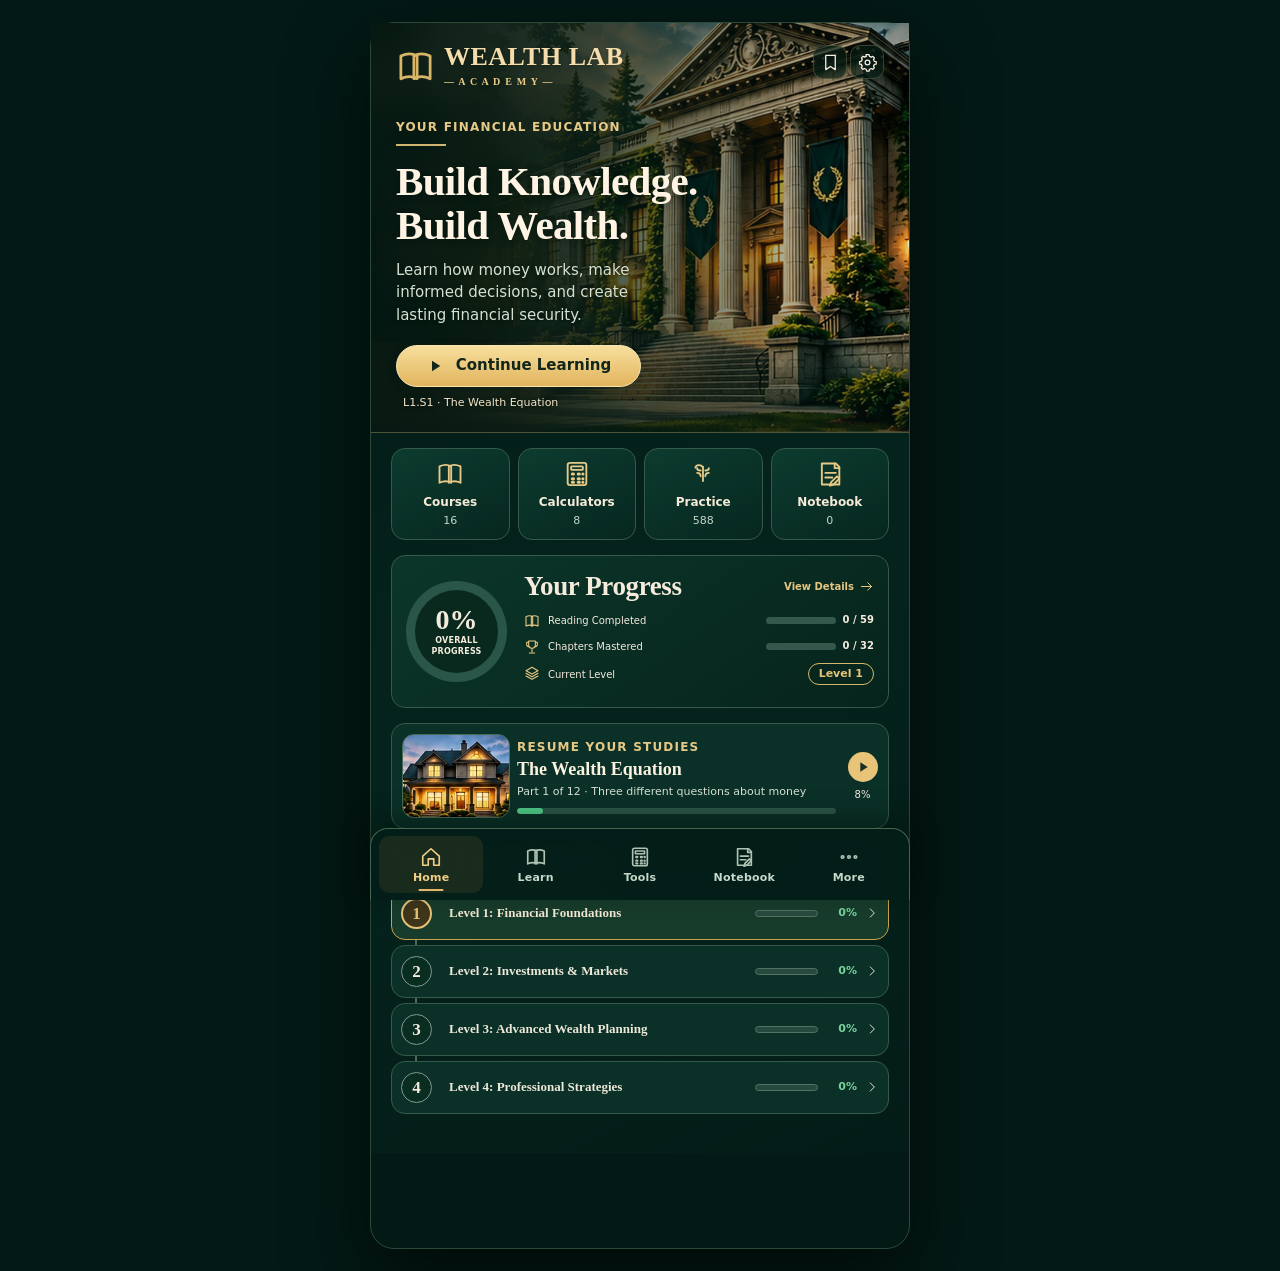
==== commit e5066898: "Load unified mobile footer, responsive thumbnails and reader typography after page-specific styles" ====
--- a/index.html
+++ b/index.html
@@ -225,6 +225,7 @@
 <link rel="stylesheet" href="./academy-academic/module15-academic.css?v=3.0.0">
 <link rel="stylesheet" href="./academy-academic/module16-academic.css?v=3.0.0">
 <link rel="stylesheet" href="./visual-polish-v1.css?v=6.0.0">
+<link rel="stylesheet" href="./ui-unified-v1.css?v=1.0.0">
   <title>Wealth Lab — Learn. Plan. Build.</title>
   
   
--- a/ui-unified-v1.css
+++ b/ui-unified-v1.css
@@ -0,0 +1,183 @@
+/* Wealth Lab UI unification · 2026-11-02
+   Single bottom navigation, reliable lesson thumbnails, responsive type and live reading control.
+   Kept last in the stylesheet chain to override historical page-specific nav variants. */
+#app.app{padding-bottom:calc(95px + env(safe-area-inset-bottom));}
+#app > nav.bottom{
+ position:fixed;inset:auto auto 0 50%;transform:translateX(-50%);
+ display:grid;grid-template-columns:repeat(5,minmax(0,1fr));align-items:stretch;
+ width:min(100%,540px);min-height:72px;z-index:45;
+ padding:7px 8px calc(7px + env(safe-area-inset-bottom));
+ border:1px solid #416751;border-bottom:0;
+ border-radius:18px 18px 0 0;
+ background:rgba(4,30,24,.97);
+ box-shadow:0 -9px 28px rgba(0,13,8,.4);
+ -webkit-backdrop-filter:blur(18px);backdrop-filter:blur(18px);
+}
+#app.wlnb-active > nav.bottom{width:min(100%,1040px);}
+#app > nav.bottom button{
+ display:flex;flex-direction:column;align-items:center;justify-content:center;gap:3px;
+ position:relative;min-width:0;min-height:56px;margin:0;padding:7px 2px 6px;
+ color:#c7d9ca;background:transparent;border:0;border-radius:11px;
+ line-height:1.2;font-family:system-ui,-apple-system,'Segoe UI',sans-serif;
+ transition:background .15s,color .15s;touch-action:manipulation;
+}
+#app > nav.bottom button .wl-nav-icon{
+ display:grid;place-items:center;flex:0 0 23px;width:28px;height:23px;
+ line-height:1;opacity:.88;
+}
+#app > nav.bottom button .wl-nav-icon svg{
+ display:block;flex:none;width:22px;height:22px;stroke:currentColor;stroke-width:1.8;
+}
+#app > nav.bottom button small{
+ display:block;font-family:inherit;font-weight:650;font-size:11px;
+ line-height:1.2;letter-spacing:.02em;color:inherit;
+}
+#app > nav.bottom button.active{
+ color:#f0ce85;background:rgba(190,150,78,.11);
+}
+#app > nav.bottom button.active .wl-nav-icon{opacity:1}
+#app > nav.bottom button.active::after{
+ content:"";position:absolute;bottom:2px;left:50%;transform:translateX(-50%);
+ width:25px;max-width:65%;height:2px;margin:0;border-radius:50px;
+ background:#e1b86e;box-shadow:none;
+}
+#app > nav.bottom button:focus-visible{outline:2px solid #f2d495;outline-offset:-2px;}
+@media(hover:hover){#app > nav.bottom button:not(.active):hover{color:#f1e5c8;background:rgba(185,203,167,.07)}}
+
+/* One coherent scale control on More and in lesson reader. */
+.wl-type-slider{display:grid;gap:9px;width:100%;min-width:0;}
+.wl-type-head{display:flex;justify-content:space-between;align-items:center;gap:12px;}
+.wl-type-head label{font-size:13px;font-weight:700;color:#f2ead9;}
+.wl-type-head output{font-size:14px;font-weight:800;color:#f2d08a;min-width:48px;text-align:right;font-variant-numeric:tabular-nums;}
+.wl-type-slider input[type="range"]{
+ display:block;appearance:none;-webkit-appearance:none;width:100%;height:32px;
+ margin:0;background:transparent;accent-color:#e9c57b;cursor:pointer;touch-action:pan-y;
+}
+.wl-type-slider input[type="range"]::-webkit-slider-runnable-track{height:7px;background:linear-gradient(90deg,#456a54,#d5b470);border-radius:99px;}
+.wl-type-slider input[type="range"]::-moz-range-track{height:7px;background:linear-gradient(90deg,#456a54,#d5b470);border-radius:99px;}
+.wl-type-slider input[type="range"]::-webkit-slider-thumb{
+ -webkit-appearance:none;appearance:none;width:24px;height:24px;border-radius:50%;
+ border:3px solid #153829;background:#f3d292;box-shadow:0 0 0 1px #d7c79c,0 2px 7px #0008;
+ margin-top:-9px;
+}
+.wl-type-slider input[type="range"]::-moz-range-thumb{
+ width:20px;height:20px;border-radius:50%;border:3px solid #153829;
+ background:#f3d292;box-shadow:0 0 0 1px #d7c79c,0 2px 7px #0008;
+}
+.wl-type-slider input[type="range"]:focus-visible{outline:2px solid #e9cd8d;outline-offset:2px;}
+.wl-type-scale{display:flex;justify-content:space-between;gap:12px;color:#bdcfbf;font-size:11px;line-height:1.3;}
+.wl-reading-preview{
+ padding:14px;border:1px solid #4c7159;background:#0a3427;
+ border-radius:12px;line-height:1.65;color:#efeada;overflow-wrap:break-word;
+}
+.wm-panel .wl-font-help{font-size:12px;line-height:1.5;}
+.wm-font-reset{
+ align-self:start;border:1px solid #58775f;border-radius:9px;
+ padding:9px 13px;background:#113e2c;color:#f0dcac;font-weight:700;font-size:12px;
+}
+.wl-reader .wl-reader-type{
+ border:1px solid #496b53;border-radius:12px;background:#0b3528;
+ margin:10px 0 14px;overflow:hidden;
+}
+.wl-reader .wl-reader-type > summary{
+ display:flex;align-items:center;justify-content:space-between;gap:12px;
+ padding:11px 13px;min-height:44px;cursor:pointer;list-style:none;
+ color:#e8e5d6;font-size:12px;font-weight:750;
+}
+.wl-reader .wl-reader-type > summary::-webkit-details-marker{display:none;}
+.wl-reader .wl-reader-type > summary strong{color:#f4cd7e;font-size:12px;white-space:nowrap;}
+.wl-reader .wl-reader-type .wl-type-slider{padding:4px 14px 14px;border-top:1px solid #345b46;}
+.wl-reader .wl-reader-type .wl-type-slider .wl-type-head{padding-top:9px;}
+.wl-reader .wl-reader-type .wl-type-head label{font-size:12px;}
+
+/* Apply selected reading size to ALL academic books, including older modules
+   that had hard-coded 13/14px exposition. Keep toolbar/quiz controls stable. */
+#app .wl-reader .wl-academic section[class*="-section"] > p,
+#app .wl-reader .wl-academic section[class*="-worked"] li,
+#app .wl-reader .wl-academic [class*="-exercises"] details > p,
+#app .wl-reader .wl-academic [class*="-assessment"] > p,
+#app .wl-reader .wl-academic [class*="-capstone"] p,
+#app .wl-reader .wl-academic .intro p,
+#app .wl-reader .wl-academic .book-paragraph,
+#app .wl-reader .wl-academic .wl-acad-explain{
+ font-size:var(--reader-size) !important;line-height:1.73 !important;
+ overflow-wrap:break-word;
+}
+#app .wl-reader .wl-academic > p:not(.wl-acad-foot):not(.wl-acad-kicker),
+#app .wl-reader .wl-academic .chapter-copy p{
+ font-size:var(--reader-size)!important;line-height:1.7!important;
+}
+#app .wl-reader .wl-academic :is(h1,h2,h3,summary,strong){
+ overflow-wrap:break-word;hyphens:auto;
+}
+
+/* Thumbnails: identical crops, stable aspect ratios, no off-screen text
+   or accidental image stretching when titles wrap on small phones. */
+#app .wl-learn .wl-lesson-row{
+ display:grid;grid-template-columns:68px minmax(0,1fr) minmax(24px,31px);
+ gap:10px;min-height:90px;height:auto;align-items:center;
+}
+#app .wl-learn .wl-row-art[class*="wl-thumb-"]{
+ display:block;flex:none;width:68px;height:68px;aspect-ratio:1/1;
+ border-radius:10px;overflow:hidden;background-repeat:no-repeat;
+}
+#app .wl-learn .wl-feature-art[class*="wl-thumb-"]{
+ display:block;flex:none;width:clamp(88px,23vw,120px);height:auto;aspect-ratio:4/3;
+ border-radius:10px;overflow:hidden;background-repeat:no-repeat;
+}
+#app .wl-learn :is(.wl-row-copy,.wl-feature-copy,.wl-topic-copy){
+ min-width:0;max-width:100%;
+}
+#app .wl-learn .wl-row-copy strong{
+ font-size:clamp(14px,3.7vw,17px);line-height:1.28;
+ white-space:normal;overflow-wrap:break-word;word-break:normal;hyphens:auto;
+}
+#app .wl-learn .wl-feature-copy strong{
+ line-height:1.23;white-space:normal;overflow-wrap:break-word;hyphens:auto;
+}
+#app .wl-learn .wl-row-copy small{
+ font-size:11px;line-height:1.36;letter-spacing:0;white-space:normal;
+ overflow-wrap:break-word;
+}
+#app .wl-learn .wl-row-copy > span:not(.wl-row-meter){
+ font-size:12px;line-height:1.42;white-space:normal;overflow-wrap:break-word;
+}
+#app .wl-learn .wl-feature-copy > span{
+ line-height:1.42;white-space:normal;overflow-wrap:break-word;
+}
+#app .wl-learn .wl-topic-copy strong{overflow-wrap:break-word;hyphens:auto;line-height:1.25;}
+#app .wl-learn .wl-topic-card{min-width:0;}
+/* Long chapter titles and the five reader tabs should never be clipped. */
+#app .wl-reader .wlr-hero,
+#app .wl-reader .wlr-hero-inner{height:auto;min-height:282px;}
+#app .wl-reader .wlr-hero h1{
+ font-size:clamp(25px,6.4vw,38px);line-height:1.12;
+ max-width:100%;overflow-wrap:break-word;hyphens:auto;text-wrap:balance;
+}
+#app .wl-reader .wlr-hero-copy,
+#app .wl-reader .wlr-masthead{min-width:0;}
+#app .wl-reader .wlr-tabs{display:grid;grid-template-columns:repeat(5,minmax(0,1fr));gap:3px;}
+#app .wl-reader .wlr-tabs button{
+ min-width:0;padding:11px 2px;line-height:1.2;
+ font-size:clamp(10px,2.75vw,12px);white-space:normal;overflow-wrap:break-word;
+}
+#app .wl-reader :is(.article,.wlr-body,.book-sheet,.wl-academic){min-width:0;max-width:100%;}
+#app .wl-reader :is(.article h1,.article h2,.article h3){max-width:100%;overflow-wrap:break-word;hyphens:auto;}
+@media(max-width:390px){
+ #app > nav.bottom{padding-inline:4px;border-radius:14px 14px 0 0;}
+ #app > nav.bottom button{padding-inline:0;}
+ #app > nav.bottom button small{font-size:10.5px;letter-spacing:0;}
+ #app .wl-learn .wl-lesson-row{grid-template-columns:58px minmax(0,1fr) 24px;gap:8px;padding:8px;}
+ #app .wl-learn .wl-row-art[class*="wl-thumb-"]{width:58px;height:58px;}
+ #app .wl-learn .wl-feature-art[class*="wl-thumb-"]{width:90px;}
+ #app .wl-learn .wl-row-copy strong{font-size:14px;}
+ #app .wl-reader .wlr-tabs button{font-size:10px;}
+}
+@media(min-width:620px){
+ #app .wl-learn .wl-lesson-row{grid-template-columns:78px minmax(0,1fr) 36px;}
+ #app .wl-learn .wl-row-art[class*="wl-thumb-"]{width:78px;height:78px;}
+ #app .wl-learn .wl-feature-art[class*="wl-thumb-"]{width:120px;}
+}
+@media(prefers-reduced-motion:reduce){
+ #app > nav.bottom button{transition:none;}
+}
